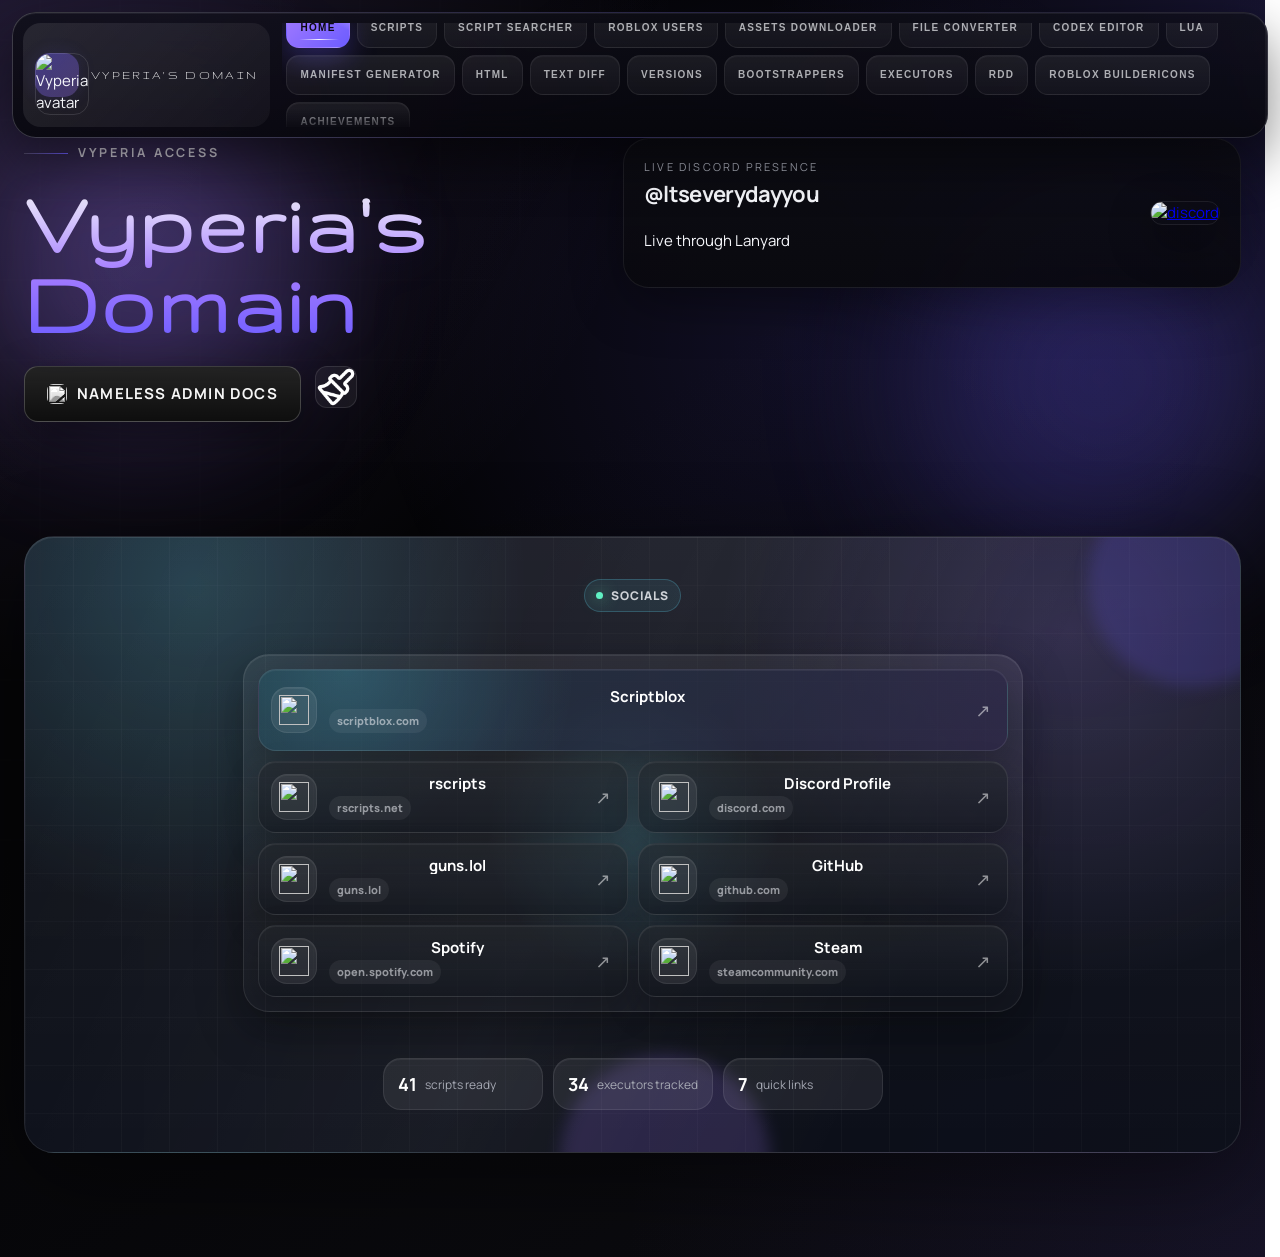
==== Index.html @ a2e88082 "btn" ====
<!doctype html>
<html lang="en">

<head>
    <meta charset="utf-8" />
    <meta name="viewport" content="width=device-width,initial-scale=1" />
    <title>Vyperia's Domain</title>
    <link rel="preconnect" href="https://fonts.googleapis.com" />
    <link rel="preconnect" href="https://fonts.gstatic.com" crossorigin />
    <link href="https://fonts.googleapis.com/css2?family=Gruppo&family=Manrope:wght@300;400;500;600;700;800&family=Space+Grotesk:wght@400;500;600;700&display=swap"
        rel="stylesheet" />
    <link rel="icon" href="https://avatars.githubusercontent.com/u/117316014?v=4" />
    <meta property="og:title" content="Vyperia's Domain" />
    <meta property="og:type" content="website" />
    <meta property="og:url" content="https://ltseverydayyou.github.io/" />
    <meta name="twitter:card" content="summary" />
    <link rel="stylesheet" href="https://cdnjs.cloudflare.com/ajax/libs/prism/1.29.0/themes/prism-tomorrow.min.css" />
    <script defer src="https://cdnjs.cloudflare.com/ajax/libs/prism/1.29.0/prism.min.js"></script>
    <script defer src="https://cdnjs.cloudflare.com/ajax/libs/prism/1.29.0/components/prism-lua.min.js"></script>
    <script defer src="https://cdnjs.cloudflare.com/ajax/libs/jszip/3.10.1/jszip.min.js"></script>
    <!-- BuilderIcons font parser -->
    <script defer src="https://cdn.jsdelivr.net/npm/opentype.js@1.3.4/dist/opentype.min.js"></script>
    <style>
        :root {
            --g1: #0b1220;
            --g2: #111c2e;
            --tx: #e7e9ee;
            --mu: #a6adbb;
            --ac: #66e3ff;
            --ac2: #a78bfa;
            --ok: #72f3b6;
            --bdA: 0.12;
            --glA: 0.06;
            --rad: 16px;
        }

        * {
            box-sizing: border-box;
        }

        html,
        body {
            min-height: 100%;
        }

        html {
            overflow-y: scroll;
            scrollbar-gutter: stable;
        }

        body {
            margin: 0;
            color: var(--tx);
            background:
                radial-gradient(1200px 600px at -10% -10%,
                    rgba(102, 227, 255, 0.12),
                    transparent 60%),
                radial-gradient(1000px 800px at 110% 120%,
                    rgba(167, 139, 250, 0.12),
                    transparent 60%),
                linear-gradient(135deg, var(--g1), var(--g2));
            font: 15px/1.45 ui-sans-serif, system-ui, "Segoe UI", Roboto, Helvetica,
                Arial;
            overflow-x: hidden;
        }

        .l {
            display: grid;
            grid-template-columns: 220px 1fr;
            min-height: 100svh;
            transition:
                transform 0.35s ease,
                opacity 0.25s ease;
        }

        .l.collapsed {
            transform-origin: top;
            transform: scaleY(0.05);
            opacity: 0;
            pointer-events: none;
        }

        .as {
            position: sticky;
            top: 0;
            height: auto;
            padding: 20px 14px;
            border-right: 1px solid rgba(255, 255, 255, var(--bdA));
            backdrop-filter: saturate(140%) blur(10px);
            background: linear-gradient(180deg,
                    rgba(255, 255, 255, 0.07),
                    rgba(255, 255, 255, 0.03));
            display: flex;
            flex-direction: column;
            gap: 14px;
        }

        .br {
            padding: 6px 4px;
            font-weight: 800;
            color: var(--mu);
            letter-spacing: 0.3px;
        }

        .nb {
            display: flex;
            flex-direction: column;
            gap: 8px;
        }

        .tb {
            appearance: none;
            border: none;
            background: transparent;
            color: var(--tx);
            text-align: left;
            padding: 10px 8px;
            font-weight: 800;
            cursor: pointer;
            position: relative;
            overflow: hidden;
            transition:
                color 0.25s cubic-bezier(0.2, 0.6, 0.2, 1),
                transform 0.25s cubic-bezier(0.2, 0.6, 0.2, 1);
        }

        .tb::after {
            content: "";
            position: absolute;
            left: 8px;
            right: 70%;
            bottom: 4px;
            height: 2px;
            background: linear-gradient(90deg, var(--ac), var(--ac2));
            transform: scaleX(0);
            transform-origin: left;
            transition: transform 0.28s cubic-bezier(0.2, 0.6, 0.2, 1);
        }

        .tb:hover {
            transform: translateX(3px);
        }

        .tb:hover::after {
            transform: scaleX(1);
        }

        .tb.act {
            color: #fff;
        }

        .tb.act::after {
            right: 10px;
            transform: scaleX(1);
        }

        .tt {
            margin: 0;
            font-size: 18px;
            font-weight: 900;
            letter-spacing: 0.3px;
            background: linear-gradient(90deg, var(--ac), var(--ac2), var(--ac));
            -webkit-background-clip: text;
            background-clip: text;
            color: transparent;
            animation: sh 6s linear infinite;
        }

        .top__theme-btn {
            appearance: none;
            width: 42px;
            height: 42px;
            padding: 0;
            border: 1px solid rgba(255, 255, 255, 0.1);
            border-radius: 12px;
            background: rgba(255, 255, 255, 0.05);
            cursor: pointer;
            transition: transform 0.18s ease, filter 0.18s ease;
        }

        .top__theme-btn:hover {
            transform: translateY(-1px) scale(1.03);
            filter: brightness(1.08);
        }

        .top__theme-btn img {
            display: block;
            width: 100%;
            height: 100%;
            object-fit: contain;
        }

        @keyframes sh {
            0% {
                filter: brightness(1);
            }

            50% {
                filter: brightness(1.22);
            }

            100% {
                filter: brightness(1);
            }
        }

        .r {
            position: absolute;
            right: 14px;
            display: flex;
            align-items: center;
            gap: 10px;
        }

        .av {
            width: 36px;
            height: 36px;
            border-radius: 50%;
            border: 1px solid rgba(255, 255, 255, var(--bdA));
            cursor: pointer;
            transition:
                transform 0.2s,
                filter 0.2s;
        }

        .av:active {
            transform: scale(0.92);
        }

        .av.ouch {
            filter: drop-shadow(0 0 10px #ff6969);
            transform: scale(1.15);
        }

        .bb {
            position: absolute;
            z-index: 80;
            bottom: calc(100% + 10px);
            right: 0;
            padding: 6px 10px;
            border-radius: 999px;
            background: rgba(7, 10, 24, 0.95);
            box-shadow: 0 12px 40px rgba(0, 0, 0, 0.7);
            font-size: 11px;
            letter-spacing: 0.04em;
            text-transform: uppercase;
            color: rgba(255, 255, 255, 0.82);
            white-space: nowrap;
            opacity: 0;
            transform: translateY(6px) scale(0.98);
            transform-origin: bottom right;
            pointer-events: none;
            transition: opacity 0.18s ease-out, transform 0.18s ease-out;
        }

        .bb.sh {
            opacity: 1;
            transform: translateY(0) scale(1);
        }

        .ct {
            padding: 28px clamp(14px, 4vw, 32px) 60px;
        }

        .pz {
            display: flex;
            justify-content: center;
            margin: 14px 0 26px;
            animation: fade 0.8s;
        }

        @keyframes fade {
            from {
                opacity: 0;
                transform: translateY(6px);
            }

            to {
                opacity: 1;
                transform: none;
            }
        }

        .pp {
            display: none;
            opacity: 0;
            transform: translateY(8px);
            transition:
                opacity 0.35s,
                transform 0.35s;
        }

        .pp.on {
            display: block;
            opacity: 1;
            transform: none;
        }

        @keyframes ain {
            from {
                opacity: 0;
                transform: translateY(8px);
            }

            to {
                opacity: 1;
                transform: none;
            }
        }

        @keyframes aout {
            from {
                opacity: 1;
                transform: none;
            }

            to {
                opacity: 0;
                transform: translateY(8px);
            }
        }

        .g {
            margin: 28px auto;
            width: min(1100px, 92%);
        }

        .g h3 {
            margin: 0 0 12px;
            color: var(--ac);
            font-weight: 900;
        }

        .gr {
            display: grid;
            gap: 16px;
            grid-template-columns: repeat(auto-fill, minmax(110px, 1fr));
        }

        .home-section {
            margin-bottom: 26px;
        }

        .home-section__header {
            display: flex;
            align-items: center;
            justify-content: space-between;
            gap: 12px;
            margin-bottom: 10px;
        }

        .home-section__header h3 {
            margin: 0;
            font-weight: 900;
            background: linear-gradient(90deg, var(--ac), var(--ac2), var(--ac));
            -webkit-background-clip: text;
            background-clip: text;
            color: transparent;
            background-size: 200% 200%;
            animation: homeGradient 6s linear infinite;
        }

        .home-section__header h3::selection {
            background: none;
        }

        .home-section__toggle {
            border: none;
            background: rgba(255, 255, 255, 0.08);
            color: var(--tx);
            width: 36px;
            height: 32px;
            padding: 0;
            border-radius: 999px;
            font-weight: 700;
            cursor: pointer;
            display: inline-flex;
            align-items: center;
            justify-content: center;
            transition:
                transform 0.25s,
                background 0.25s;
        }

        .home-section__toggle:hover {
            transform: translateY(-1px);
            background: rgba(255, 255, 255, 0.15);
        }

        .home-section__toggle::before {
            content: "";
            width: 8px;
            height: 8px;
            border-right: 2px solid currentColor;
            border-bottom: 2px solid currentColor;
            transform: translateY(-1px) rotate(45deg);
            transition: transform 0.25s ease;
        }

        .home-section__toggle[aria-expanded="true"]::before {
            transform: translateY(1px) rotate(-135deg);
        }

        .home-section__toggle:focus-visible {
            outline: 2px solid var(--ac);
            outline-offset: 2px;
        }

        .home-section__content--collapsed {
            display: none;
        }

        .tl {
            position: relative;
            padding: 12px 10px;
            border-radius: 22px;
            border: 1px solid rgba(255, 255, 255, var(--bdA));
            background: rgba(255, 255, 255, var(--glA));
            display: flex;
            flex-direction: column;
            align-items: center;
            gap: 8px;
            text-decoration: none;
            color: var(--tx);
            min-height: 110px;
            transform:
                perspective(600px) rotateX(0) rotateY(0) translateZ(0);
            transition:
                transform 0.45s,
                box-shadow 0.45s,
                filter 0.45s;
        }

        .tl img {
            width: 42px;
            height: 42px;
            object-fit: contain;
            filter: drop-shadow(0 6px 10px rgba(0, 0, 0, 0.3));
        }

        .tl span {
            font-size: 13px;
        }

        .tl:hover {
            transform:
                perspective(600px) rotateX(5deg) rotateY(-5deg) translateY(-2px);
            box-shadow: 0 18px 50px rgba(0, 0, 0, 0.35);
            filter: saturate(1.2);
        }

        .tl::after {
            content: attr(data-h);
            position: absolute;
            bottom: -20px;
            left: 50%;
            transform: translateX(-50%);
            background: rgba(0, 0, 0, 0.7);
            color: #fff;
            font-size: 11px;
            padding: 2px 7px;
            border-radius: 999px;
            border: 1px solid rgba(255, 255, 255, 0.15);
            opacity: 0;
            transition:
                opacity 0.2s,
                transform 0.2s;
            pointer-events: none;
            white-space: nowrap;
        }

        .tl:hover::after {
            opacity: 1;
            transform: translateX(-50%) translateY(-2px);
        }

        .tl:nth-child(3n) {
            animation: f1 6s ease-in-out infinite;
        }

        .tl:nth-child(3n + 1) {
            animation: f2 7s ease-in-out infinite;
        }

        @keyframes f1 {

            0%,
            100% {
                transform: translateY(0);
            }

            50% {
                transform: translateY(-3px);
            }
        }

        @keyframes f2 {

            0%,
            100% {
                transform: translateY(0);
            }

            50% {
                transform: translateY(3px);
            }
        }

        @keyframes homeGradient {
            0% {
                background-position: 0% 50%;
            }

            50% {
                background-position: 100% 50%;
            }

            100% {
                background-position: 0% 50%;
            }
        }

        .scripts-showcase {
            padding: clamp(18px, 3vw, 28px);
        }

        .scripts-showcase__hero {
            display: grid;
            grid-template-columns: minmax(160px, 0.8fr) minmax(260px, 1.2fr) auto;
            align-items: end;
            gap: 18px;
            margin-bottom: 22px;
        }

        .scripts-showcase__intro {
            min-width: 180px;
        }

        .scripts-showcase__intro h3 {
            margin: 0;
            font-size: clamp(28px, 5vw, 54px);
            line-height: 0.9;
            letter-spacing: 0;
            color: #fff;
        }

        .scripts-showcase__intro p {
            margin: 8px 0 0;
            color: var(--mu);
            font-size: 14px;
        }

        .scripts-showcase__summary {
            display: flex;
            flex-wrap: wrap;
            justify-content: flex-end;
            gap: 8px;
        }

        .scripts-showcase__tools {
            display: grid;
            gap: 10px;
        }

        .scripts-showcase__tools input {
            min-height: 44px;
            border-radius: 14px;
            border: 1px solid rgba(255, 255, 255, 0.1);
            background: rgba(255, 255, 255, 0.055);
            color: var(--tx);
            padding: 0 14px;
            outline: none;
            transition: border-color 0.2s ease, background 0.2s ease, box-shadow 0.2s ease;
        }

        .scripts-showcase__tools input:focus {
            border-color: rgba(124, 92, 255, 0.55);
            background: rgba(255, 255, 255, 0.075);
            box-shadow: 0 0 0 3px rgba(124, 92, 255, 0.12);
        }

        .scripts-showcase__filters {
            display: flex;
            flex-wrap: wrap;
            gap: 8px;
        }

        .scripts-showcase__filters button {
            min-height: 34px;
            padding: 0 12px;
            border-radius: 999px;
            border: 1px solid rgba(255, 255, 255, 0.08);
            background: rgba(255, 255, 255, 0.045);
            color: var(--mu);
            font: inherit;
            font-weight: 700;
            cursor: pointer;
            transition: transform 0.2s ease, border-color 0.2s ease, color 0.2s ease, background 0.2s ease;
        }

        .scripts-showcase__filters button:hover,
        .scripts-showcase__filters button.is-active {
            transform: translateY(-1px);
            border-color: rgba(124, 92, 255, 0.42);
            background: rgba(124, 92, 255, 0.16);
            color: #fff;
        }

        .scripts-showcase__stat {
            display: inline-flex;
            align-items: center;
            gap: 8px;
            min-height: 0;
            padding: 8px 11px;
            border-radius: 999px;
            background: rgba(255, 255, 255, 0.055);
            border: 1px solid rgba(255, 255, 255, 0.08);
        }

        .scripts-showcase__stat strong {
            font-size: 14px;
            line-height: 1;
            color: #fff;
        }

        .scripts-showcase__stat span {
            font-size: 12px;
            color: var(--mu);
            text-transform: none;
            letter-spacing: 0;
        }

        .scripts-showcase__grid {
            display: grid;
            grid-template-columns: repeat(auto-fill, minmax(260px, 1fr));
            gap: 16px;
        }

        .scripts-showcase__grid>.sc {
            position: relative;
            display: flex;
            flex-direction: column;
            min-height: 330px;
            overflow: hidden;
            border-radius: 18px;
            border: 1px solid rgba(255, 255, 255, 0.08);
            background:
                linear-gradient(180deg, rgba(255, 255, 255, 0.045), rgba(255, 255, 255, 0.014)),
                rgba(8, 10, 18, 0.92);
            box-shadow: 0 18px 48px rgba(0, 0, 0, 0.28);
            opacity: 0;
            transform: translateY(14px) scale(0.98);
            animation: scriptCardIn 0.45s cubic-bezier(0.18, 0.84, 0.24, 1) forwards;
            animation-delay: calc(var(--i, 0) * 35ms);
            transition:
                transform 0.3s ease,
                box-shadow 0.3s ease,
                border-color 0.3s ease;
        }

        .scripts-showcase__grid>.sc:hover {
            transform: translateY(-6px);
            border-color: rgba(102, 227, 255, 0.26);
            box-shadow: 0 28px 72px rgba(0, 0, 0, 0.4);
        }

        .scripts-showcase__grid>.sc.featured {
            border-color: rgba(124, 92, 255, 0.38);
        }

        @media (min-width: 900px) {
            .scripts-showcase__grid>.sc.featured {
                grid-column: span 2;
            }

            .scripts-showcase__grid>.sc.featured .sc_media {
                aspect-ratio: 21 / 9;
            }
        }

        .scripts-showcase .sc_media {
            position: relative;
            aspect-ratio: 16 / 9;
            overflow: hidden;
            background:
                linear-gradient(135deg, rgba(102, 227, 255, 0.16), rgba(167, 139, 250, 0.12)),
                rgba(255, 255, 255, 0.03);
        }

        .scripts-showcase .sc_media::after {
            content: "";
            position: absolute;
            inset: 0;
            background:
                linear-gradient(180deg, rgba(5, 8, 18, 0.02), rgba(5, 8, 18, 0.66)),
                linear-gradient(90deg, rgba(255, 255, 255, 0.07) 1px, transparent 1px);
            background-size: auto, 44px 100%;
            opacity: 0.9;
            pointer-events: none;
        }

        .scripts-showcase .sc_img,
        .scripts-showcase .sc_fallback {
            width: 100%;
            height: 100%;
        }

        .scripts-showcase .sc_img {
            display: block;
            object-fit: cover;
            filter: saturate(1.05) contrast(1.04);
            transition: transform 0.55s ease, filter 0.55s ease;
        }

        .scripts-showcase .sc:hover .sc_img {
            transform: scale(1.06);
            filter: saturate(1.2) contrast(1.08);
        }

        .scripts-showcase .sc_fallback {
            display: flex;
            align-items: center;
            justify-content: center;
            color: rgba(255, 255, 255, 0.88);
            font-size: clamp(2rem, 5vw, 3.4rem);
            font-weight: 900;
            letter-spacing: 0.08em;
            background:
                linear-gradient(135deg, rgba(18, 26, 42, 0.95), rgba(34, 24, 56, 0.95));
        }

        .scripts-showcase .sc_top {
            position: absolute;
            inset: 12px 12px auto;
            z-index: 1;
            display: flex;
            justify-content: flex-end;
            align-items: flex-start;
            gap: 10px;
        }

        .scripts-showcase .sc_badge {
            display: inline-flex;
            align-items: center;
            border-radius: 999px;
            backdrop-filter: blur(10px);
            font-size: 12px;
            font-weight: 700;
            letter-spacing: 0;
            text-transform: none;
        }

        .scripts-showcase .sc_badge {
            padding: 7px 11px;
            color: #fff;
            background: rgba(7, 10, 24, 0.48);
            border: 1px solid rgba(255, 255, 255, 0.12);
        }

        .scripts-showcase .sc_body {
            display: flex;
            flex: 1;
            flex-direction: column;
            gap: 16px;
            padding: 16px;
        }

        .scripts-showcase .sc_info {
            display: flex;
            flex: 1;
            flex-direction: column;
            justify-content: flex-end;
            gap: 10px;
        }

        .scripts-showcase .sc_text {
            display: flex;
            flex-direction: column;
            gap: 10px;
            min-width: 0;
        }

        .scripts-showcase .sc .nm {
            color: #fff;
            font-size: 19px;
            font-weight: 800;
            line-height: 1.15;
        }

        .scripts-showcase .sc_desc {
            margin: 0;
            color: var(--mu);
            font-size: 13px;
            line-height: 1.6;
        }

        .scripts-showcase .sc_footer {
            margin-top: auto;
            display: flex;
            flex-direction: column;
            gap: 10px;
        }

        .scripts-showcase .brw {
            display: grid;
            grid-template-columns: repeat(auto-fit, minmax(96px, 1fr));
            gap: 8px;
            width: 100%;
        }

        .scripts-showcase .bn {
            display: inline-flex;
            align-items: center;
            justify-content: center;
            width: 100%;
            min-height: 42px;
            border-radius: 12px;
            letter-spacing: 0;
            text-transform: none;
            transition: transform 0.2s ease, filter 0.2s ease, box-shadow 0.2s ease;
        }

        .scripts-showcase .bn:hover {
            transform: translateY(-2px);
            filter: brightness(1.06);
        }

        .scripts-showcase .sc_link {
            color: var(--mu);
            font-size: 12px;
            font-weight: 700;
            text-decoration: none;
            width: fit-content;
        }

        .scripts-showcase .sc_link:hover {
            color: #fff;
        }

        .sc_action-hint {
            position: absolute;
            inset: auto 12px 12px;
            z-index: 1;
            display: flex;
            align-items: center;
            justify-content: space-between;
            gap: 10px;
            padding: 9px 11px;
            border-radius: 14px;
            color: rgba(255, 255, 255, 0.88);
            background: rgba(7, 10, 24, 0.54);
            border: 1px solid rgba(255, 255, 255, 0.1);
            backdrop-filter: blur(12px);
            opacity: 0;
            transform: translateY(8px);
            transition: opacity 0.24s ease, transform 0.24s ease;
        }

        .sc:hover .sc_action-hint {
            opacity: 1;
            transform: translateY(0);
        }

        .sc_action-hint span {
            font-size: 12px;
            color: var(--mu);
        }

        .sc_action-hint strong {
            font-size: 13px;
            color: #fff;
        }

        @keyframes scriptCardIn {
            to {
                opacity: 1;
                transform: translateY(0) scale(1);
            }
        }

        .home-dashboard {
            display: grid;
            grid-template-columns: minmax(0, 1fr) auto;
            gap: 18px;
            align-items: end;
            padding: clamp(18px, 3vw, 28px);
            border-radius: 24px;
            border: 1px solid rgba(255, 255, 255, 0.08);
            background:
                linear-gradient(135deg, rgba(124, 92, 255, 0.18), transparent 42%),
                linear-gradient(180deg, rgba(255, 255, 255, 0.055), rgba(255, 255, 255, 0.02)),
                rgba(8, 10, 18, 0.86);
            box-shadow: 0 22px 70px rgba(0, 0, 0, 0.36);
            overflow: hidden;
        }

        .home-dashboard__copy {
            min-width: 0;
        }

        .home-dashboard__label {
            display: inline-flex;
            margin-bottom: 10px;
            color: var(--mu);
            font-size: 12px;
            font-weight: 800;
        }

        .home-dashboard h3 {
            margin: 0;
            color: #fff;
            font-size: clamp(30px, 5vw, 58px);
            line-height: 0.95;
        }

        .home-dashboard p {
            max-width: 54ch;
            margin: 10px 0 0;
            color: rgba(246, 247, 255, 0.72);
            line-height: 1.55;
        }

        .home-dashboard__stats,
        .home-dashboard__actions {
            display: flex;
            flex-wrap: wrap;
            justify-content: flex-end;
            gap: 8px;
        }

        .home-dashboard__stats {
            grid-column: 1 / -1;
            justify-content: flex-start;
        }

        .home-dashboard__stats div {
            display: inline-flex;
            align-items: center;
            gap: 8px;
            padding: 9px 12px;
            border-radius: 999px;
            background: rgba(255, 255, 255, 0.06);
            border: 1px solid rgba(255, 255, 255, 0.08);
        }

        .home-dashboard__stats strong {
            color: #fff;
            font-size: 15px;
        }

        .home-dashboard__stats span {
            color: var(--mu);
            font-size: 12px;
        }

        .home-dashboard__actions {
            align-self: end;
        }

        #home_sections {
            display: grid;
            gap: 18px;
            margin-top: 18px;
        }

        #home_sections .home-section {
            margin: 0 auto;
            position: relative;
            overflow: hidden;
            border-radius: 22px;
            background:
                linear-gradient(180deg, rgba(255, 255, 255, 0.04), rgba(255, 255, 255, 0.015)),
                rgba(8, 10, 18, 0.82);
        }

        #home_sections .home-section__header {
            margin-bottom: 16px;
        }

        #home_sections .home-section__header h3 {
            color: #fff;
            background: none;
            -webkit-text-fill-color: currentColor;
            animation: none;
            font-size: clamp(20px, 3vw, 28px);
        }

        #home_sections .home-section__content {
            grid-template-columns: repeat(auto-fill, minmax(160px, 1fr));
            gap: 12px;
        }

        #home_sections .tl {
            min-height: 118px;
            align-items: flex-start;
            justify-content: space-between;
            padding: 14px;
            border-radius: 16px;
            background:
                linear-gradient(180deg, rgba(255, 255, 255, 0.055), rgba(255, 255, 255, 0.02)),
                rgba(255, 255, 255, 0.025);
            transform: translateY(10px);
            opacity: 0;
            animation: homeTileIn 0.38s ease-out forwards;
            animation-delay: calc(var(--i, 0) * 45ms);
        }

        #home_sections .tl img {
            width: 34px;
            height: 34px;
        }

        #home_sections .tl span {
            font-size: 14px;
            font-weight: 800;
            color: #fff;
        }

        #home_sections .tl:hover {
            transform: translateY(-4px);
            border-color: rgba(124, 92, 255, 0.34);
            background:
                linear-gradient(180deg, rgba(124, 92, 255, 0.12), rgba(255, 255, 255, 0.025)),
                rgba(255, 255, 255, 0.035);
        }

        #home_sections .tl::after {
            bottom: 10px;
            left: 14px;
            transform: none;
            max-width: calc(100% - 28px);
            overflow: hidden;
            text-overflow: ellipsis;
        }

        #home_sections .tl:hover::after {
            transform: translateY(-2px);
        }

        @keyframes homeTileIn {
            to {
                opacity: 1;
                transform: translateY(0);
            }
        }

        .scripts-showcase__empty {
            padding: 28px;
            border-radius: 22px;
            border: 1px dashed rgba(255, 255, 255, 0.12);
            background: rgba(255, 255, 255, 0.03);
            color: var(--mu);
            text-align: center;
        }

        select {
            background: rgba(255, 255, 255, 0.05);
            color: var(--tx);
            border: 1px solid rgba(255, 255, 255, var(--bdA));
            border-radius: 12px;
            padding: 10px 12px;
        }

        select:focus-visible {
            outline: 2px solid var(--ac);
            outline-offset: 2px;
        }

        select option {
            background: #0b1220;
            color: var(--tx);
        }

        .script-searcher {
            display: flex;
            flex-direction: column;
            gap: 18px;
        }

        .script-searcher__controls {
            display: flex;
            gap: 10px;
            flex-wrap: wrap;
        }

        .script-searcher__controls input {
            flex: 1;
            min-width: 240px;
            padding: 12px 14px;
            border-radius: 14px;
            border: 1px solid rgba(255, 255, 255, var(--bdA));
            background: rgba(255, 255, 255, 0.04);
            color: var(--tx);
            font: 14px ui-sans-serif, system-ui, "Segoe UI", Roboto, Helvetica, Arial;
        }

        .script-searcher__hint {
            margin: 0;
            font-size: 12px;
            color: var(--mu);
        }

        .script-searcher__tabs {
            display: none;
            gap: 10px;
            flex-wrap: wrap;
        }

        .script-searcher__tab {
            border: 1px solid rgba(255, 255, 255, var(--bdA));
            background: rgba(255, 255, 255, 0.05);
            color: var(--mu);
            border-radius: 999px;
            padding: 8px 14px;
            font-size: 12px;
            font-weight: 700;
            letter-spacing: 0.08em;
            text-transform: uppercase;
            cursor: pointer;
            transition:
                color 0.2s ease,
                background 0.2s ease,
                border-color 0.2s ease,
                transform 0.2s ease;
        }

        .script-searcher__tab:hover {
            color: #fff;
            transform: translateY(-1px);
        }

        .script-searcher__tab.is-active {
            color: #0a080c;
            border-color: transparent;
            background: linear-gradient(135deg, var(--ac), var(--ac2));
        }

        .script-searcher__panels {
            display: grid;
            grid-template-columns: repeat(auto-fit, minmax(280px, 1fr));
            gap: 18px;
        }

        .script-searcher__panel {
            border: 1px solid rgba(255, 255, 255, var(--bdA));
            border-radius: 16px;
            background: rgba(255, 255, 255, var(--glA));
            padding: 16px;
        }

        .script-searcher__panel-head {
            display: flex;
            align-items: center;
            justify-content: space-between;
            margin-bottom: 12px;
            flex-wrap: wrap;
            gap: 8px;
        }

        .script-searcher__panel-head-group {
            display: flex;
            flex-direction: column;
            gap: 4px;
        }

        .script-searcher__panel-head-group h3 {
            margin: 0;
            font-size: 16px;
            font-weight: 700;
        }

        .script-searcher__panel-head-group span {
            font-size: 12px;
            color: var(--mu);
        }

        .script-searcher__panel-controls {
            display: flex;
            align-items: center;
            gap: 6px;
        }

        .script-searcher__panel-controls button {
            border: 1px solid rgba(255, 255, 255, var(--bdA));
            background: rgba(255, 255, 255, 0.06);
            color: var(--tx);
            border-radius: 999px;
            padding: 4px 10px;
            font-size: 12px;
            font-weight: 600;
            cursor: pointer;
            transition: opacity 0.2s ease;
        }

        .script-searcher__panel-controls button:disabled {
            opacity: 0.3;
            cursor: not-allowed;
        }

        .script-searcher__panel-page {
            font-size: 12px;
            color: var(--mu);
            min-width: 70px;
            text-align: center;
        }

        .script-searcher__grid {
            display: grid;
            gap: 14px;
        }

        .script-card {
            border-radius: 12px;
            border: 1px solid rgba(255, 255, 255, var(--bdA));
            padding: 12px 14px;
            background: rgba(8, 12, 20, 0.5);
            display: flex;
            flex-direction: column;
            gap: 6px;
        }

        .script-card__thumb {
            width: 100%;
            border-radius: 10px;
            object-fit: cover;
            min-height: 140px;
            background: rgba(255, 255, 255, 0.04);
        }

        .script-card__title {
            font-weight: 700;
            color: #fff;
            text-decoration: none;
        }

        .script-card__title:focus-visible {
            outline: 2px solid var(--ac);
            outline-offset: 2px;
        }

        .script-card__meta {
            font-size: 12px;
            color: var(--mu);
        }

        .script-card__description {
            font-size: 13px;
            color: var(--tx);
            min-height: 48px;
        }

        .script-card__pills {
            display: flex;
            flex-wrap: wrap;
            gap: 6px;
            font-size: 11px;
        }

        .script-card__pill {
            border-radius: 999px;
            border: 1px solid rgba(255, 255, 255, var(--bdA));
            padding: 2px 10px;
            background: rgba(255, 255, 255, 0.06);
            color: var(--tx);
            text-transform: uppercase;
            letter-spacing: 0.04em;
        }

        .script-card__buttons {
            display: flex;
            flex-wrap: wrap;
            gap: 8px;
        }

        .script-card__button {
            border: 1px solid rgba(255, 255, 255, var(--bdA));
            background: rgba(255, 255, 255, 0.05);
            color: var(--tx);
            border-radius: 999px;
            padding: 6px 12px;
            font-size: 12px;
            font-weight: 600;
            cursor: pointer;
            text-decoration: none;
            transition:
                color 0.25s ease,
                background 0.25s ease,
                opacity 0.2s ease;
        }

        .script-card__button:disabled {
            opacity: 0.4;
            cursor: not-allowed;
        }

        .script-card__stats {
            font-size: 12px;
            color: var(--mu);
        }

        .script-card__details {
            display: grid;
            grid-template-columns: repeat(auto-fit, minmax(140px, 1fr));
            gap: 6px 12px;
            margin: 4px 0;
        }

        .script-card__details dt {
            margin: 0;
            font-size: 10px;
            text-transform: uppercase;
            letter-spacing: 0.05em;
            color: var(--mu);
            font-weight: 700;
        }

        .script-card__details dd {
            margin: 0;
            font-size: 12px;
            color: var(--tx);
            font-weight: 600;
        }

        .script-card__details a {
            color: var(--ac);
            text-decoration: none;
        }

        .script-card__footer {
            display: flex;
            align-items: center;
            justify-content: space-between;
            gap: 6px;
            font-size: 11px;
            color: var(--mu);
        }

        .script-card__link {
            font-size: 12px;
            font-weight: 700;
            color: var(--ac);
            text-decoration: none;
        }

        .script-searcher__error {
            font-size: 12px;
            color: #f08;
            min-height: 18px;
        }

        .script-searcher__empty {
            font-size: 12px;
            color: var(--mu);
            padding: 10px;
            border-radius: 10px;
            border: 1px dashed rgba(255, 255, 255, var(--bdA));
            background: rgba(255, 255, 255, 0.02);
        }

        @media (max-width: 820px) {
            .script-searcher__tabs {
                display: flex;
            }

            .script-searcher__tab {
                flex: 1 1 0;
                justify-content: center;
                text-align: center;
            }

            .script-searcher__panels {
                grid-template-columns: 1fr;
            }

            .script-searcher__panel {
                display: none;
            }

            .script-searcher__panel.is-active {
                display: block;
            }
        }

        #py .g.ed {
            width: min(1180px, 94%);
            border-color: rgba(102, 227, 255, 0.14);
            background:
                radial-gradient(900px 360px at 12% 0%, rgba(102, 227, 255, 0.12), transparent 60%),
                radial-gradient(760px 380px at 100% 14%, rgba(167, 139, 250, 0.14), transparent 58%),
                rgba(255, 255, 255, var(--glA));
            box-shadow: 0 28px 90px rgba(0, 0, 0, 0.34);
            overflow: hidden;
        }

        .roblox-user-search {
            position: relative;
            isolation: isolate;
            display: grid;
            gap: 20px;
            padding: clamp(16px, 2.6vw, 26px);
            overflow: hidden;
        }

        .roblox-user-search::before,
        .roblox-user-search::after {
            content: "";
            position: absolute;
            pointer-events: none;
            z-index: -1;
        }

        .roblox-user-search::before {
            inset: -1px;
            background:
                linear-gradient(90deg, rgba(255, 255, 255, 0.045) 1px, transparent 1px),
                linear-gradient(180deg, rgba(255, 255, 255, 0.035) 1px, transparent 1px);
            background-size: 54px 54px;
            mask-image: linear-gradient(180deg, rgba(0, 0, 0, 0.8), transparent 82%);
            animation: robloxGridDrift 18s linear infinite;
        }

        .roblox-user-search::after {
            width: 260px;
            height: 260px;
            right: -90px;
            top: 90px;
            border-radius: 50%;
            background: radial-gradient(circle, rgba(102, 227, 255, 0.2), transparent 68%);
            filter: blur(4px);
            animation: robloxGlowFloat 7s ease-in-out infinite;
        }

        .roblox-user-search > * {
            position: relative;
            z-index: 1;
        }

        .roblox-user-search__head {
            position: relative;
            display: grid;
            grid-template-columns: minmax(0, 1fr) auto;
            align-items: end;
            gap: 16px;
            padding: clamp(18px, 3vw, 28px);
            border: 1px solid rgba(255, 255, 255, 0.1);
            border-radius: 24px;
            background:
                linear-gradient(135deg, rgba(102, 227, 255, 0.14), transparent 44%),
                linear-gradient(180deg, rgba(255, 255, 255, 0.08), rgba(255, 255, 255, 0.025)),
                rgba(8, 12, 20, 0.72);
            box-shadow: 0 20px 58px rgba(0, 0, 0, 0.28);
            overflow: hidden;
            animation: robloxPanelIn 0.42s cubic-bezier(0.18, 0.84, 0.24, 1) both;
        }

        .roblox-user-search__head::before {
            content: "";
            position: absolute;
            inset: 0;
            background: linear-gradient(110deg, transparent 10%, rgba(255, 255, 255, 0.12) 45%, transparent 78%);
            transform: translateX(-120%);
            animation: robloxSweep 7s ease-in-out infinite;
            pointer-events: none;
        }

        .roblox-user-search__head h3,
        .roblox-user-search__section h4 {
            margin: 0;
        }

        .roblox-user-search__head h3 {
            color: #fff;
            font-size: clamp(28px, 4.4vw, 52px);
            line-height: 0.95;
            letter-spacing: -0.04em;
        }

        .roblox-user-search__intro {
            max-width: 62ch;
            margin: 10px 0 0;
            color: rgba(231, 233, 238, 0.72);
            font-size: 14px;
            line-height: 1.6;
        }

        .roblox-user-search__status {
            display: inline-flex;
            align-items: center;
            justify-content: center;
            min-height: 36px;
            max-width: 100%;
            padding: 8px 12px;
            border-radius: 999px;
            border: 1px solid rgba(255, 255, 255, 0.12);
            background: rgba(7, 10, 24, 0.48);
            color: var(--mu);
            font-size: 12px;
            font-weight: 800;
            backdrop-filter: blur(12px);
            box-shadow: inset 0 1px 0 rgba(255, 255, 255, 0.06);
        }

        .roblox-user-search__status:not(:empty)::before {
            content: "";
            width: 7px;
            height: 7px;
            margin-right: 8px;
            border-radius: 50%;
            background: var(--ok);
            box-shadow: 0 0 18px rgba(114, 243, 182, 0.75);
            animation: robloxStatusPulse 1.8s ease-in-out infinite;
        }

        .roblox-user-search__status.is-error,
        .roblox-user-search__error {
            color: #ff9faf;
        }

        .roblox-user-search__controls {
            display: grid;
            grid-template-columns: minmax(240px, 1fr) auto;
            gap: 10px;
            padding: 10px;
            border: 1px solid rgba(255, 255, 255, 0.1);
            border-radius: 20px;
            background: rgba(255, 255, 255, 0.045);
            box-shadow: 0 16px 42px rgba(0, 0, 0, 0.22);
            animation: robloxPanelIn 0.44s cubic-bezier(0.18, 0.84, 0.24, 1) 0.05s both;
        }

        .roblox-user-search__controls input {
            width: 100%;
            min-width: 0;
            min-height: 46px;
            padding: 0 16px;
            border-radius: 15px;
            border: 1px solid rgba(255, 255, 255, 0.1);
            background: rgba(7, 10, 24, 0.56);
            color: var(--tx);
            outline: none;
            font: 14px ui-sans-serif, system-ui, "Segoe UI", Roboto, Helvetica, Arial;
            transition: border-color 0.22s ease, background 0.22s ease, box-shadow 0.22s ease;
        }

        .roblox-user-search__controls input:focus {
            border-color: rgba(102, 227, 255, 0.45);
            background: rgba(7, 10, 24, 0.72);
            box-shadow: 0 0 0 4px rgba(102, 227, 255, 0.11);
        }

        .roblox-user-search__controls button {
            min-width: 116px;
            min-height: 46px;
            border-radius: 15px;
            box-shadow: 0 14px 34px rgba(102, 227, 255, 0.12);
        }

        .roblox-user-search__hint {
            margin: -8px 0 0;
            color: rgba(166, 173, 187, 0.82);
            font-size: 12px;
            animation: robloxFadeUp 0.42s ease-out 0.1s both;
        }

        .roblox-user-search__layout {
            display: grid;
            grid-template-columns: minmax(300px, 360px) minmax(0, 1fr);
            gap: 18px;
            align-items: start;
        }

        .roblox-user-search__results-panel,
        .roblox-user-search__detail-panel,
        .roblox-user-search__section,
        .roblox-user-search__hero-card {
            position: relative;
            border: 1px solid rgba(255, 255, 255, 0.1);
            border-radius: 22px;
            background:
                linear-gradient(180deg, rgba(255, 255, 255, 0.065), rgba(255, 255, 255, 0.02)),
                rgba(8, 12, 20, 0.72);
            backdrop-filter: blur(16px);
            box-shadow: 0 18px 52px rgba(0, 0, 0, 0.25);
        }

        .roblox-user-search__results-panel,
        .roblox-user-search__detail-panel {
            padding: 16px;
            animation: robloxPanelIn 0.46s cubic-bezier(0.18, 0.84, 0.24, 1) both;
        }

        .roblox-user-search__results-panel {
            isolation: isolate;
            overflow: visible;
            background: transparent;
            display: grid;
            grid-template-rows: auto auto minmax(0, 1fr);
            align-content: start;
            gap: 12px;
        }

        .roblox-user-search__results-panel::before {
            content: "";
            position: absolute;
            inset: 0;
            z-index: 0;
            border-radius: inherit;
            background:
                linear-gradient(180deg, rgba(255, 255, 255, 0.065), rgba(255, 255, 255, 0.02)),
                rgba(8, 12, 20, 0.72);
            backdrop-filter: blur(16px);
            pointer-events: none;
        }

        .roblox-user-search__results-panel > * {
            position: relative;
            z-index: 2;
        }

        .roblox-user-search__detail-panel {
            animation-delay: 0.08s;
        }

        .roblox-user-search__results-panel {
            position: sticky;
            top: 18px;
        }

        .roblox-user-search__results-head {
            position: relative;
            z-index: 2;
            display: flex;
            align-items: center;
            justify-content: space-between;
            gap: 10px;
            margin-bottom: 0;
            padding-bottom: 12px;
            border-bottom: 1px solid rgba(255, 255, 255, 0.08);
        }

        .roblox-user-search__results-head strong {
            display: block;
            color: #fff;
            font-size: 15px;
        }

        .roblox-user-search__results-meta {
            display: block;
            margin-top: 4px;
            color: var(--mu);
            font-size: 12px;
        }

        .roblox-user-search__results,
        .roblox-user-search__detail {
            position: relative;
            display: grid;
            gap: 12px;
        }

        .roblox-user-search__detail {
            min-height: 250px;
        }

        .roblox-user-search__result-card {
            position: relative;
            z-index: 3;
            width: 100%;
            border: 1px solid rgba(255, 255, 255, 0.1);
            border-radius: 18px;
            background:
                linear-gradient(135deg, rgba(255, 255, 255, 0.055), rgba(255, 255, 255, 0.015)),
                rgba(8, 12, 20, 0.62);
            color: inherit;
            text-align: left;
            padding: 12px;
            display: grid;
            grid-template-columns: 60px minmax(0, 1fr);
            gap: 12px;
            cursor: pointer;
            overflow: hidden;
            opacity: 1;
            transform: none;
            animation: robloxCardIn 0.34s cubic-bezier(0.18, 0.84, 0.24, 1) forwards;
            transition:
                transform 0.24s ease,
                border-color 0.24s ease,
                background 0.24s ease,
                box-shadow 0.24s ease;
        }

        .roblox-user-search__result-card:nth-child(2) {
            animation-delay: 35ms;
        }

        .roblox-user-search__result-card:nth-child(3) {
            animation-delay: 70ms;
        }

        .roblox-user-search__result-card:nth-child(4) {
            animation-delay: 105ms;
        }

        .roblox-user-search__result-card:nth-child(5) {
            animation-delay: 140ms;
        }

        .roblox-user-search__result-card::before {
            content: "";
            position: absolute;
            inset: 0 auto 0 0;
            width: 3px;
            background: linear-gradient(180deg, var(--ac), var(--ac2));
            opacity: 0;
            transition: opacity 0.24s ease;
        }

        .roblox-user-search__result-card:hover,
        .roblox-user-search__result-card.is-active {
            transform: translateY(-3px) scale(1.01);
            border-color: rgba(102, 227, 255, 0.38);
            background:
                linear-gradient(135deg, rgba(102, 227, 255, 0.12), rgba(167, 139, 250, 0.08)),
                rgba(13, 18, 31, 0.84);
            box-shadow: 0 20px 44px rgba(0, 0, 0, 0.32);
        }

        .roblox-user-search__result-card:hover::before,
        .roblox-user-search__result-card.is-active::before {
            opacity: 1;
        }

        .roblox-user-search__result-card--banned,
        .roblox-user-search__hero-card--banned {
            border-color: rgba(255, 98, 128, 0.36);
            background:
                linear-gradient(180deg, rgba(255, 98, 128, 0.13), rgba(8, 12, 20, 0.66)),
                rgba(8, 12, 20, 0.66);
        }

        .roblox-user-search__result-card--verified,
        .roblox-user-search__hero-card--verified {
            border-color: rgba(102, 227, 255, 0.36);
            background:
                linear-gradient(180deg, rgba(102, 227, 255, 0.13), rgba(8, 12, 20, 0.66)),
                rgba(8, 12, 20, 0.66);
        }

        .roblox-user-search__thumb {
            width: 60px;
            height: 60px;
            border-radius: 16px;
            object-fit: cover;
            background: rgba(255, 255, 255, 0.05);
            box-shadow: 0 10px 26px rgba(0, 0, 0, 0.28);
            transition: transform 0.24s ease;
        }

        .roblox-user-search__result-card:hover .roblox-user-search__thumb,
        .roblox-user-search__result-card.is-active .roblox-user-search__thumb {
            transform: scale(1.04) rotate(-1deg);
        }

        .roblox-user-search__result-title {
            display: flex;
            align-items: center;
            gap: 8px;
            flex-wrap: wrap;
            margin: 0 0 5px;
            color: #fff;
            font-size: 15px;
            font-weight: 800;
        }

        .roblox-user-search__result-subtitle,
        .roblox-user-search__history-date,
        .roblox-user-search__asset-type,
        .roblox-user-search__asset-id,
        .roblox-user-search__key {
            color: var(--mu);
        }

        .roblox-user-search__result-subtitle,
        .roblox-user-search__asset-type,
        .roblox-user-search__asset-id {
            font-size: 12px;
        }

        .roblox-user-search__mini-stats {
            display: flex;
            flex-wrap: wrap;
            gap: 6px;
            margin-top: 9px;
        }

        .roblox-user-search__mini-stat {
            display: inline-flex;
            align-items: baseline;
            gap: 5px;
            min-width: 0;
            padding: 5px 8px;
            border-radius: 999px;
            border: 1px solid rgba(255, 255, 255, 0.1);
            background: rgba(255, 255, 255, 0.045);
            color: var(--mu);
            font-size: 10px;
            font-weight: 800;
            text-transform: uppercase;
            letter-spacing: 0.04em;
        }

        .roblox-user-search__mini-stat strong {
            color: #fff;
            font-size: 11px;
            letter-spacing: 0;
            text-transform: none;
        }

        .roblox-user-search__social-user {
            color: inherit;
            text-decoration: none;
            display: grid;
            grid-template-columns: 46px minmax(0, 1fr);
            align-items: center;
            gap: 11px;
        }

        .roblox-user-search__social-thumb {
            width: 46px;
            height: 46px;
            border-radius: 13px;
            object-fit: cover;
            background: rgba(255, 255, 255, 0.05);
            box-shadow: 0 10px 24px rgba(0, 0, 0, 0.28);
        }

        .roblox-user-search__social-copy {
            min-width: 0;
        }

        .roblox-user-search__social-user .roblox-user-search__key,
        .roblox-user-search__social-user .roblox-user-search__value {
            overflow: hidden;
            text-overflow: ellipsis;
            white-space: nowrap;
        }

        .roblox-user-search__social-user .roblox-user-search__value {
            color: #fff;
        }

        .roblox-user-search__pills,
        .roblox-user-search__actions,
        .roblox-user-search__links {
            display: flex;
            gap: 8px;
            flex-wrap: wrap;
        }

        .roblox-user-search__pills {
            margin-top: 8px;
        }

        .roblox-user-search__pill {
            border-radius: 999px;
            padding: 4px 10px;
            border: 1px solid rgba(255, 255, 255, 0.12);
            background: rgba(255, 255, 255, 0.07);
            color: rgba(255, 255, 255, 0.88);
            font-size: 10px;
            font-weight: 800;
            letter-spacing: 0.04em;
            text-transform: uppercase;
        }

        .roblox-user-search__pill--banned {
            border-color: rgba(255, 98, 128, 0.42);
            color: #ffb6c3;
        }

        .roblox-user-search__pill--verified {
            border-color: rgba(102, 227, 255, 0.42);
            color: #9ff0ff;
        }

        .roblox-user-search__pill--exact {
            border-color: rgba(114, 243, 182, 0.42);
            color: #96f5ca;
        }

        .roblox-user-search__pill--rotector-clear {
            border-color: rgba(114, 243, 182, 0.42);
            color: #96f5ca;
        }

        .roblox-user-search__pill--rotector-watch {
            border-color: rgba(255, 207, 102, 0.48);
            color: #ffe29a;
        }

        .roblox-user-search__pill--rotector-danger {
            border-color: rgba(255, 98, 128, 0.48);
            color: #ffb6c3;
        }

        .roblox-user-search__pill--rotector-muted {
            border-color: rgba(166, 173, 187, 0.36);
            color: var(--mu);
        }

        .roblox-user-search__section--rotector {
            border-color: rgba(102, 227, 255, 0.18);
        }

        .roblox-user-search__section-head {
            display: flex;
            align-items: center;
            justify-content: space-between;
            gap: 10px;
            flex-wrap: wrap;
        }

        .roblox-user-search__note {
            margin: 0;
            color: rgba(231, 233, 238, 0.74);
            font-size: 12px;
            line-height: 1.55;
            white-space: pre-wrap;
            word-break: break-word;
        }

        .roblox-user-search__empty {
            padding: 20px;
            border-radius: 18px;
            border: 1px dashed rgba(255, 255, 255, 0.14);
            background:
                linear-gradient(135deg, rgba(255, 255, 255, 0.045), rgba(255, 255, 255, 0.012)),
                rgba(255, 255, 255, 0.02);
            color: var(--mu);
            text-align: center;
            animation: robloxFadeUp 0.36s ease-out both;
        }

        .roblox-user-search__hero-card {
            padding: clamp(16px, 2.4vw, 22px);
            display: grid;
            gap: 16px;
            overflow: hidden;
            animation: robloxHeroIn 0.42s cubic-bezier(0.18, 0.84, 0.24, 1) both;
        }

        .roblox-user-search__hero-card::before {
            content: "";
            position: absolute;
            inset: 0;
            background: radial-gradient(420px 220px at 16% 8%, rgba(102, 227, 255, 0.13), transparent 62%);
            pointer-events: none;
        }

        .roblox-user-search__hero,
        .roblox-user-search__stats,
        .roblox-user-search__section,
        .roblox-user-search__actions,
        .roblox-user-search__links {
            position: relative;
            z-index: 1;
        }

        .roblox-user-search__hero {
            display: grid;
            grid-template-columns: 136px minmax(0, 1fr);
            gap: 18px;
            align-items: start;
        }

        .roblox-user-search__hero-image {
            width: 136px;
            height: 136px;
            border-radius: 24px;
            object-fit: cover;
            background: rgba(255, 255, 255, 0.05);
            box-shadow:
                0 18px 42px rgba(0, 0, 0, 0.34),
                0 0 0 1px rgba(255, 255, 255, 0.1);
            animation: robloxAvatarPop 0.44s cubic-bezier(0.18, 0.84, 0.24, 1) both;
        }

        .roblox-user-search__hero-name {
            margin: 0;
            color: #fff;
            font-size: clamp(26px, 3.8vw, 42px);
            line-height: 1;
            letter-spacing: -0.04em;
        }

        .roblox-user-search__hero-subtitle {
            margin: 8px 0 0;
            color: var(--mu);
            font-size: 14px;
        }

        .roblox-user-search__hero-description {
            margin: 14px 0 0;
            color: rgba(231, 233, 238, 0.88);
            font-size: 14px;
            line-height: 1.6;
            white-space: pre-wrap;
        }

        .roblox-user-search__stats {
            display: grid;
            grid-template-columns: repeat(auto-fit, minmax(130px, 1fr));
            gap: 10px;
        }

        .roblox-user-search__stat {
            padding: 13px;
            border-radius: 16px;
            border: 1px solid rgba(255, 255, 255, 0.1);
            background: rgba(255, 255, 255, 0.045);
            box-shadow: inset 0 1px 0 rgba(255, 255, 255, 0.035);
            animation: robloxFadeUp 0.36s ease-out both;
        }

        .roblox-user-search__stat strong {
            display: block;
            margin-bottom: 6px;
            color: var(--mu);
            font-size: 11px;
            font-weight: 800;
            text-transform: uppercase;
            letter-spacing: 0.05em;
        }

        .roblox-user-search__stat span {
            color: #fff;
            font-size: 16px;
            font-weight: 800;
        }

        .roblox-user-search__section {
            padding: 16px;
            display: grid;
            gap: 12px;
        }

        .roblox-user-search__section h4 {
            color: #fff;
        }

        .roblox-user-search__section-grid {
            display: grid;
            gap: 10px;
            grid-template-columns: repeat(auto-fit, minmax(190px, 1fr));
        }

        .roblox-user-search__kv {
            padding: 13px;
            border-radius: 16px;
            border: 1px solid rgba(255, 255, 255, 0.1);
            background: rgba(255, 255, 255, 0.035);
            transition: transform 0.2s ease, border-color 0.2s ease, background 0.2s ease;
        }

        .roblox-user-search__kv:hover {
            transform: translateY(-2px);
            border-color: rgba(102, 227, 255, 0.24);
            background: rgba(255, 255, 255, 0.055);
        }

        .roblox-user-search__key {
            display: block;
            margin-bottom: 6px;
            font-size: 11px;
            font-weight: 800;
            text-transform: uppercase;
            letter-spacing: 0.05em;
        }

        .roblox-user-search__value {
            color: rgba(255, 255, 255, 0.92);
            font-size: 14px;
            font-weight: 700;
            white-space: pre-wrap;
            word-break: break-word;
        }

        .roblox-user-search__history {
            display: grid;
            gap: 8px;
        }

        .roblox-user-search__history-item {
            display: flex;
            align-items: center;
            justify-content: space-between;
            gap: 12px;
            padding: 12px;
            border-radius: 16px;
            border: 1px solid rgba(255, 255, 255, 0.1);
            background: rgba(255, 255, 255, 0.035);
            animation: robloxFadeUp 0.3s ease-out both;
        }

        .roblox-user-search__history-name {
            color: #fff;
            font-weight: 800;
        }

        .roblox-user-search__history-date {
            font-size: 12px;
            text-align: right;
        }

        .roblox-user-search__asset-grid {
            display: grid;
            grid-template-columns: repeat(auto-fit, minmax(190px, 1fr));
            gap: 12px;
        }

        .roblox-user-search__asset {
            padding: 12px;
            border-radius: 18px;
            border: 1px solid rgba(255, 255, 255, 0.1);
            background: rgba(255, 255, 255, 0.035);
            display: grid;
            gap: 8px;
            overflow: hidden;
            transition: transform 0.24s ease, border-color 0.24s ease, background 0.24s ease;
        }

        .roblox-user-search__asset:hover {
            transform: translateY(-3px);
            border-color: rgba(167, 139, 250, 0.28);
            background: rgba(255, 255, 255, 0.055);
        }

        .roblox-user-search__asset img {
            width: 100%;
            aspect-ratio: 1;
            border-radius: 14px;
            object-fit: cover;
            background: rgba(255, 255, 255, 0.04);
        }

        .roblox-user-search__asset-name {
            color: #fff;
            font-size: 14px;
            font-weight: 800;
        }

        .roblox-user-search__link,
        .roblox-user-search__copy {
            border: 1px solid rgba(255, 255, 255, 0.12);
            background: rgba(255, 255, 255, 0.07);
            color: var(--tx);
            border-radius: 999px;
            padding: 7px 12px;
            font-size: 12px;
            font-weight: 800;
            text-decoration: none;
            cursor: pointer;
            transition: transform 0.2s ease, border-color 0.2s ease, background 0.2s ease;
        }

        .roblox-user-search__link:hover,
        .roblox-user-search__copy:hover {
            transform: translateY(-2px);
            border-color: rgba(102, 227, 255, 0.32);
            background: rgba(102, 227, 255, 0.12);
        }

        @keyframes robloxPanelIn {
            from {
                opacity: 0;
                transform: translateY(14px) scale(0.985);
                filter: blur(6px);
            }

            to {
                opacity: 1;
                transform: none;
                filter: blur(0);
            }
        }

        @keyframes robloxHeroIn {
            from {
                opacity: 0;
                transform: translateY(12px) scale(0.98);
            }

            to {
                opacity: 1;
                transform: none;
            }
        }

        @keyframes robloxCardIn {
            from {
                opacity: 0;
                transform: translateY(10px) scale(0.985);
            }

            to {
                opacity: 1;
                transform: translateY(0) scale(1);
            }
        }

        @keyframes robloxFadeUp {
            from {
                opacity: 0;
                transform: translateY(8px);
            }

            to {
                opacity: 1;
                transform: none;
            }
        }

        @keyframes robloxAvatarPop {
            from {
                opacity: 0;
                transform: scale(0.88) rotate(-3deg);
            }

            to {
                opacity: 1;
                transform: none;
            }
        }

        @keyframes robloxSweep {
            0%,
            68% {
                transform: translateX(-120%);
            }

            100% {
                transform: translateX(120%);
            }
        }

        @keyframes robloxGridDrift {
            from {
                background-position: 0 0, 0 0;
            }

            to {
                background-position: 54px 54px, 54px 54px;
            }
        }

        @keyframes robloxGlowFloat {
            0%,
            100% {
                transform: translate3d(0, 0, 0) scale(1);
                opacity: 0.7;
            }

            50% {
                transform: translate3d(-18px, 18px, 0) scale(1.08);
                opacity: 1;
            }
        }

        @keyframes robloxStatusPulse {
            0%,
            100% {
                transform: scale(1);
                opacity: 0.9;
            }

            50% {
                transform: scale(1.35);
                opacity: 0.55;
            }
        }

        @media (max-width: 980px) {
            .roblox-user-search__head,
            .roblox-user-search__layout {
                grid-template-columns: 1fr;
            }

            .roblox-user-search__results-panel {
                position: relative;
                top: auto;
            }
        }

        @media (max-width: 640px) {
            .roblox-user-search {
                padding: 14px;
            }

            .roblox-user-search__controls {
                grid-template-columns: 1fr;
            }

            .roblox-user-search__controls button {
                width: 100%;
            }

            .roblox-user-search__hero {
                grid-template-columns: 1fr;
            }

            .roblox-user-search__hero-image {
                width: 108px;
                height: 108px;
                border-radius: 20px;
            }

            .roblox-user-search__history-item {
                flex-direction: column;
                align-items: flex-start;
            }

            .roblox-user-search__history-date {
                text-align: left;
            }
        }

        @media (prefers-reduced-motion: reduce) {
            .roblox-user-search,
            .roblox-user-search *,
            .roblox-user-search::before,
            .roblox-user-search::after {
                animation: none !important;
                transition-duration: 0.01ms !important;
            }

            .roblox-user-search__result-card,
            .roblox-user-search__hero-card,
            .roblox-user-search__results-panel,
            .roblox-user-search__detail-panel {
                opacity: 1 !important;
                transform: none !important;
                filter: none !important;
            }
        }

        .codex-convert {
            display: grid;
            gap: 18px;
        }

        .codex-convert__intro p {
            margin: 4px 0 0;
            color: var(--mu);
        }

        .codex-convert__grid {
            display: grid;
            gap: 14px;
            grid-template-columns: repeat(auto-fit, minmax(280px, 1fr));
        }

        .codex-convert__card {
            border: 1px solid rgba(255, 255, 255, var(--bdA));
            border-radius: 18px;
            background: rgba(255, 255, 255, var(--glA));
            padding: 14px;
            display: flex;
            flex-direction: column;
            gap: 10px;
        }

        .codex-convert__card h4 {
            margin: 0;
            font-weight: 800;
        }

        .codex-convert__card small {
            color: var(--mu);
        }

        .codex-convert__field {
            display: flex;
            flex-direction: column;
            gap: 6px;
            font-weight: 700;
        }

        .codex-convert__field input,
        .codex-convert__field select {
            padding: 11px 12px;
            border-radius: 12px;
            border: 1px solid rgba(255, 255, 255, var(--bdA));
            background: rgba(255, 255, 255, 0.05);
            color: var(--tx);
            font: 14px ui-sans-serif, system-ui, "Segoe UI", Roboto, Helvetica, Arial;
            appearance: none;
        }

        .codex-convert__checkbox {
            display: flex;
            align-items: center;
            gap: 8px;
            font-weight: 700;
        }

        .codex-convert__hint {
            margin: 0;
            font-size: 12px;
            color: var(--mu);
        }

        .codex-convert__hint--error {
            color: #ff9c9c;
        }

        .codex-convert__status {
            margin: 6px 0 0;
            font-size: 13px;
            color: var(--tx);
        }

        .codex-tabs {
            border: 1px solid rgba(255, 255, 255, var(--bdA));
            border-radius: 18px;
            background: rgba(255, 255, 255, var(--glA));
            padding: 14px;
            display: grid;
            gap: 12px;
        }

        .codex-tabs__head {
            display: flex;
            align-items: flex-start;
            justify-content: space-between;
            gap: 12px;
            flex-wrap: wrap;
        }

        .codex-tabs__head p {
            margin: 6px 0 0;
            color: var(--mu);
            max-width: 520px;
        }

        .codex-tabs__actions {
            display: flex;
            align-items: center;
            gap: 8px;
            flex-wrap: wrap;
        }

        .codex-tabs__layout {
            display: grid;
            gap: 12px;
            grid-template-columns: minmax(220px, 260px) 1fr;
        }

        .codex-tabs__list {
            display: flex;
            flex-direction: column;
            gap: 8px;
            border: 1px solid rgba(255, 255, 255, var(--bdA));
            border-radius: 14px;
            padding: 10px;
            background: rgba(255, 255, 255, 0.04);
            max-height: 360px;
            overflow: auto;
        }

        .codex-tabs__item {
            display: flex;
            justify-content: space-between;
            gap: 10px;
            align-items: center;
            border: 1px solid rgba(255, 255, 255, var(--bdA));
            border-radius: 12px;
            background: rgba(255, 255, 255, 0.03);
            padding: 10px;
            color: var(--tx);
            cursor: pointer;
            text-align: left;
            font-weight: 800;
            transition:
                transform 0.2s,
                border-color 0.2s,
                background 0.2s;
        }

        .codex-tabs__item span {
            display: block;
            font-size: 12px;
            color: var(--mu);
            font-weight: 600;
        }

        .codex-tabs__item:hover {
            transform: translateX(2px);
        }

        .codex-tabs__item--active {
            border-color: var(--ac);
            background: rgba(102, 227, 255, 0.08);
            box-shadow: 0 10px 26px rgba(0, 0, 0, 0.25);
        }

        .codex-tabs__editor {
            display: grid;
            gap: 10px;
        }

        .codex-tabs__fields {
            display: grid;
            grid-template-columns: repeat(auto-fit, minmax(180px, 1fr));
            gap: 10px;
        }

        .codex-tabs__field {
            display: flex;
            flex-direction: column;
            gap: 4px;
            font-weight: 700;
        }

        .codex-tabs__field input {
            padding: 10px 12px;
            border-radius: 12px;
            border: 1px solid rgba(255, 255, 255, var(--bdA));
            background: rgba(255, 255, 255, 0.05);
            color: var(--tx);
        }

        .codex-tabs__field small {
            color: var(--mu);
        }

        .codex-tabs__editor-actions {
            display: flex;
            align-items: center;
            justify-content: space-between;
            gap: 10px;
            flex-wrap: wrap;
        }

        .codex-tabs__status {
            font-size: 12px;
            color: var(--mu);
            min-height: 18px;
        }

        .codex-tabs__buttons {
            display: flex;
            gap: 8px;
            flex-wrap: wrap;
        }

        .codex-tabs__preview {
            margin: 0;
            border: 1px solid rgba(255, 255, 255, var(--bdA));
            border-radius: 12px;
            background: rgba(8, 12, 20, 0.6);
            padding: 10px;
            min-height: 120px;
            max-height: 320px;
            overflow: auto;
        }

        .codex-tabs__empty {
            font-size: 12px;
            color: var(--mu);
        }

        .bn {
            position: relative;
            overflow: hidden;
            border: none;
            border-radius: 12px;
            padding: 10px 14px;
            font-weight: 900;
            cursor: pointer;
            transition:
                transform 0.2s,
                filter 0.2s,
                background 0.2s;
        }

        .bn:active {
            transform: translateY(1px);
        }

        .bn.cp {
            background: var(--ok);
            color: #0b1220;
        }

        .bn.gm {
            background: linear-gradient(90deg, var(--ac), var(--ac2));
            color: #0b1220;
        }

        .bn.vw {
            background: linear-gradient(90deg, var(--ac), var(--ac2));
            color: #0b1220;
        }

        .brw {
            display: flex;
            gap: 8px;
            flex-wrap: wrap;
        }

        .rp {
            position: absolute;
            border-radius: 50%;
            transform: translate(-50%, -50%);
            pointer-events: none;
            background: radial-gradient(circle at center,
                    rgba(255, 255, 255, 0.6) 0%,
                    rgba(255, 255, 255, 0.2) 40%,
                    rgba(255, 255, 255, 0) 70%);
            animation: rip 0.6s ease-out forwards;
        }

        @keyframes rip {
            from {
                width: 0;
                height: 0;
                opacity: 0.9;
            }

            to {
                width: 260px;
                height: 260px;
                opacity: 0;
            }
        }

        .md {
            position: fixed;
            inset: 0;
            display: none;
            align-items: flex-start;
            justify-content: center;
            padding: 32px 16px;
            background: rgba(0, 0, 0, 0.5);
            backdrop-filter: blur(18px);
            overflow: hidden;
            -webkit-overflow-scrolling: touch;
            opacity: 0;
            visibility: hidden;
            pointer-events: none;
            transition: opacity 0.18s ease-out;
            z-index: 80;
        }

        .md.sh {
            display: flex;
            opacity: 1;
            visibility: visible;
            pointer-events: auto;
            overflow-y: auto;
        }

        .mc {
            width: min(900px, 92vw);
            max-height: min(86vh, calc(100dvh - 64px));
            overflow: auto;
            margin: 0;
            background: linear-gradient(180deg,
                    rgba(22, 28, 42, 0.95),
                    rgba(12, 16, 26, 0.95));
            border: 1px solid rgba(255, 255, 255, var(--bdA));
            border-radius: 18px;
            transform: translateY(10px) scale(0.98);
            transition: transform 0.35s;
        }

        .md.sh .mc {
            transform: none;
        }

        .mh {
            display: flex;
            align-items: center;
            justify-content: space-between;
            padding: 10px 14px;
            position: sticky;
            top: 0;
            background: linear-gradient(180deg,
                    rgba(12, 16, 26, 0.9),
                    rgba(12, 16, 26, 0.7));
            backdrop-filter: blur(8px);
            border-bottom: 1px solid rgba(255, 255, 255, var(--bdA));
        }

        .x {
            background: transparent;
            border: none;
            color: var(--mu);
            font-size: 20px;
            width: 40px;
            height: 40px;
            border-radius: 12px;
            cursor: pointer;
            transition: background 0.2s;
            position: relative;
            overflow: hidden;
        }

        .x:hover {
            background: rgba(255, 255, 255, 0.06);
        }

        .is-hidden {
            display: none !important;
        }

        pre {
            margin: 0;
            padding: 16px;
            max-height: 70vh;
            overflow: auto;
        }

        .sk {
            height: 220px;
            border-radius: 12px;
            background: rgba(255, 255, 255, 0.06);
            position: relative;
            overflow: hidden;
        }

        .sk::before {
            content: "";
            position: absolute;
            inset: -20%;
            background: linear-gradient(90deg,
                    transparent,
                    rgba(255, 255, 255, 0.14),
                    transparent);
            animation: shm 1.2s ease-in-out infinite;
        }

        @keyframes shm {
            from {
                transform: translateX(-60%);
            }

            to {
                transform: translateX(60%);
            }
        }

        .script-preview-wrap {
            position: relative;
            background: rgba(5, 8, 14, 0.94);
        }

        .script-preview-wrap::before {
            content: "";
            position: sticky;
            top: 0;
            z-index: 2;
            display: block;
            height: 4px;
            background: linear-gradient(90deg, var(--ac), var(--ac2), var(--ok), var(--ac));
            background-size: 220% 100%;
            animation: scriptPreviewBar 2.4s linear infinite;
        }

        .script-preview-head {
            position: sticky;
            top: 4px;
            z-index: 2;
            display: flex;
            align-items: center;
            justify-content: space-between;
            gap: 12px;
            padding: 12px 18px;
            border-bottom: 1px solid rgba(255, 255, 255, 0.08);
            background: rgba(7, 10, 18, 0.84);
            backdrop-filter: blur(14px);
        }

        .script-preview-head strong {
            color: #fff;
            font-size: 13px;
        }

        .script-preview-head span {
            color: var(--mu);
            font-size: 12px;
        }

        .script-preview {
            position: relative;
            max-height: 72vh;
            padding: 22px;
            background:
                linear-gradient(90deg, rgba(255, 255, 255, 0.035) 1px, transparent 1px),
                linear-gradient(180deg, rgba(255, 255, 255, 0.025), transparent 42px),
                rgba(5, 8, 14, 0.96);
            background-size: 56px 100%, 100% 42px, auto;
            animation: scriptPreviewIn 0.28s ease-out both;
        }

        .script-preview code {
            display: block;
            animation: scriptCodeIn 0.42s ease-out both;
        }

        @keyframes scriptPreviewIn {
            from {
                opacity: 0;
                transform: translateY(12px);
                filter: blur(6px);
            }

            to {
                opacity: 1;
                transform: none;
                filter: blur(0);
            }
        }

        @keyframes scriptCodeIn {
            from {
                opacity: 0;
                transform: translateY(8px);
            }

            to {
                opacity: 1;
                transform: none;
            }
        }

        @keyframes scriptPreviewBar {
            from {
                background-position: 0% 50%;
            }

            to {
                background-position: 220% 50%;
            }
        }

        .ed {
            background: rgba(255, 255, 255, var(--glA));
            border: 1px solid rgba(255, 255, 255, var(--bdA));
            border-radius: 16px;
            padding: 12px;
        }

        textarea {
            width: 100%;
            min-height: 150px;
            resize: vertical;
            border-radius: 12px;
            border: 1px dashed rgba(255, 255, 255, var(--bdA));
            padding: 12px;
            background: rgba(255, 255, 255, 0.04);
            color: var(--tx);
            font: 13px ui-monospace, SFMono-Regular, Menlo, Consolas, monospace;
        }

        .if {
            width: 100%;
            height: 360px;
            background: #fff;
            border: none;
            border-radius: 12px;
            resize: vertical;
            overflow: auto;
            min-height: 160px;
        }

        .cs {
            display: flex;
            gap: 8px;
            flex-wrap: wrap;
            margin-top: 10px;
        }

        .lua-manifest {
            display: grid;
            gap: 10px;
        }

        .lua-manifest p {
            margin: 0;
            color: var(--mu);
            font-size: 13px;
        }

        .lua-manifest__controls {
            display: flex;
            gap: 8px;
            flex-wrap: wrap;
            align-items: center;
            z-index: 3;
        }

        .lua-manifest__search {
            position: relative;
            flex: 1;
            min-width: 260px;
            display: grid;
            gap: 8px;
        }

        .lua-manifest__search input,
        .lua-manifest__controls input {
            flex: 1;
            min-width: 180px;
            border-radius: 12px;
            border: 1px solid rgba(255, 255, 255, var(--bdA));
            padding: 10px 12px;
            background: rgba(255, 255, 255, 0.05);
            color: var(--tx);
            font: 14px ui-sans-serif, system-ui, "Segoe UI", Roboto, Helvetica, Arial;
        }

        .lua-manifest__results {
            position: absolute;
            top: calc(100% + 8px);
            left: 0;
            right: 0;
            z-index: 20;
            display: grid;
            gap: 10px;
            padding: 10px;
            border-radius: 20px;
            border: 1px solid rgba(122, 110, 255, 0.28);
            background:
                linear-gradient(180deg, rgba(18, 23, 40, 0.98), rgba(12, 16, 29, 0.96));
            box-shadow: 0 24px 50px rgba(0, 0, 0, 0.38);
            max-height: 320px;
            overflow: auto;
        }

        .lua-manifest__results[hidden] {
            display: none !important;
        }

        .lua-manifest__result {
            width: 100%;
            display: grid;
            grid-template-columns: 108px minmax(0, 1fr);
            gap: 14px;
            align-items: center;
            min-height: 92px;
            padding: 14px 16px;
            text-align: left;
            border-radius: 16px;
            border: 1px solid rgba(114, 94, 255, 0.22);
            background: linear-gradient(180deg, rgba(19, 27, 46, 0.92), rgba(15, 22, 39, 0.92));
            color: var(--tx);
            cursor: pointer;
            transition: border-color 140ms ease, background 140ms ease, transform 140ms ease;
        }

        .lua-manifest__result:hover,
        .lua-manifest__result.is-active {
            border-color: rgba(132, 101, 255, 0.45);
            background: linear-gradient(180deg, rgba(26, 37, 63, 0.95), rgba(18, 26, 46, 0.95));
            transform: translateY(-1px);
        }

        .lua-manifest__result-thumb {
            width: 108px;
            height: 44px;
            object-fit: contain;
            object-position: center;
            border-radius: 10px;
            border: 1px solid rgba(255, 255, 255, 0.08);
            background: rgba(255, 255, 255, 0.05);
        }

        .lua-manifest__result-copy {
            min-width: 0;
            display: grid;
            gap: 6px;
        }

        .lua-manifest__result-title {
            font-size: 16px;
            font-weight: 700;
            line-height: 1.3;
        }

        .lua-manifest__result-meta {
            font-size: 13px;
            color: var(--mu);
        }

        .lua-manifest__result-pills,
        .lua-manifest__detail-pills {
            display: flex;
            flex-wrap: wrap;
            gap: 6px;
        }

        .lua-manifest__pill {
            border-radius: 999px;
            border: 1px solid rgba(255, 255, 255, var(--bdA));
            padding: 2px 10px;
            background: rgba(255, 255, 255, 0.06);
            color: var(--tx);
            font-size: 11px;
            text-transform: uppercase;
            letter-spacing: 0.04em;
        }

        .lua-manifest__pill--warn {
            border-color: rgba(255, 183, 77, 0.35);
            background: rgba(255, 183, 77, 0.12);
            color: #ffd28f;
        }

        .lua-manifest__pill--ok {
            border-color: rgba(114, 243, 182, 0.28);
            background: rgba(114, 243, 182, 0.1);
            color: #9af8ce;
        }

        .lua-manifest__actions {
            display: flex;
            gap: 8px;
            flex-wrap: wrap;
            z-index: 2;
        }

        .lua-manifest__link {
            color: var(--ac);
            text-decoration: none;
            font-size: 12px;
            word-break: break-all;
        }

        .lua-manifest__status {
            margin: 0;
            font-size: 12px;
            color: var(--mu);
        }

        .lua-manifest__status--error {
            color: #ff9c9c;
        }

        .html-lab {
            display: flex;
            flex-direction: column;
            gap: 20px;
        }

        .html-lab__header {
            display: flex;
            align-items: flex-start;
            justify-content: space-between;
            gap: 12px;
            flex-wrap: wrap;
        }

        .html-lab__header p {
            margin: 6px 0 0;
            color: var(--mu);
            max-width: 520px;
        }

        .html-lab__status {
            font-size: 13px;
            color: var(--mu);
            white-space: nowrap;
        }

        .html-lab__actions {
            display: grid;
            grid-template-columns: repeat(auto-fit, minmax(160px, 1fr));
            gap: 10px;
            width: 100%;
        }

        .html-lab__actions .pl {
            font-size: 13px;
            letter-spacing: 0.02em;
            text-transform: none;
            justify-content: center;
        }

        .html-lab__meta {
            display: flex;
            flex-wrap: wrap;
            gap: 8px;
            align-items: center;
        }

        .html-lab__meta span {
            display: inline-flex;
            align-items: center;
            min-height: 30px;
            padding: 6px 10px;
            border-radius: 999px;
            border: 1px solid rgba(255, 255, 255, 0.09);
            background: rgba(255, 255, 255, 0.045);
            color: var(--mu);
            font-size: 12px;
            font-weight: 800;
        }

        .html-lab__meta span.is-warn {
            border-color: rgba(255, 214, 102, 0.28);
            color: #ffd666;
            background: rgba(255, 214, 102, 0.08);
        }

        .html-lab__panels {
            display: grid;
            grid-template-columns: repeat(auto-fit, minmax(260px, 1fr));
            gap: 16px;
        }

        .html-lab__panel {
            display: flex;
            flex-direction: column;
            gap: 10px;
            background: rgba(255, 255, 255, 0.02);
            border: 1px solid rgba(255, 255, 255, 0.08);
            border-radius: var(--rad);
            padding: 14px;
        }

        .html-lab__panel textarea {
            min-height: 260px;
        }

        .html-lab__panel iframe {
            min-height: 260px;
        }

        .html-lab__panel-title {
            font-size: 13px;
            letter-spacing: 0.2em;
            text-transform: uppercase;
            color: var(--mu);
        }

        .html-lab__structure {
            background: rgba(255, 255, 255, 0.02);
            border: 1px solid rgba(255, 255, 255, 0.08);
            border-radius: var(--rad);
            padding: 16px;
            display: flex;
            flex-direction: column;
            gap: 12px;
        }

        .html-lab__structure-head {
            display: flex;
            align-items: center;
            justify-content: space-between;
            flex-wrap: wrap;
            gap: 12px;
            font-size: 13px;
            color: var(--mu);
        }

        .html-lab__structure-tree {
            max-height: 360px;
            overflow: auto;
            padding-right: 6px;
        }

        .html-tree__node {
            border-left: 2px solid rgba(255, 255, 255, 0.08);
            margin-left: 10px;
            padding-left: 10px;
        }

        .html-tree__node summary {
            cursor: pointer;
            color: var(--tx);
            font-family: ui-monospace, SFMono-Regular, Menlo, Consolas, monospace;
            font-size: 13px;
        }

        .html-tree__text,
        .html-tree__comment {
            margin-left: 22px;
            font-family: ui-monospace, SFMono-Regular, Menlo, Consolas, monospace;
            font-size: 12px;
            color: var(--mu);
        }

        .html-tree__comment {
            color: #7dd3fc;
        }

        .html-tree__closing {
            margin-left: 22px;
            font-family: ui-monospace, SFMono-Regular, Menlo, Consolas, monospace;
            color: rgba(255, 255, 255, 0.65);
            font-size: 12px;
        }

        .html-lab__structure-empty {
            margin: 0;
            font-size: 13px;
            color: var(--mu);
        }

        .text-diff {
            display: flex;
            flex-direction: column;
            gap: 18px;
        }

        .text-diff__header {
            display: flex;
            align-items: flex-start;
            justify-content: space-between;
            gap: 12px;
            flex-wrap: wrap;
        }

        .text-diff__header p {
            margin: 6px 0 0;
            color: var(--mu);
            max-width: 560px;
        }

        .text-diff__status {
            font-size: 13px;
            color: var(--mu);
            white-space: nowrap;
        }

        .text-diff__actions {
            display: flex;
            gap: 8px;
            flex-wrap: wrap;
        }

        .text-diff__actions #text-diff-edited-only[aria-pressed="true"] {
            background: linear-gradient(90deg, var(--ac), var(--ac2));
            color: #0b1220;
        }

        .text-diff__grid {
            display: grid;
            grid-template-columns: repeat(auto-fit, minmax(260px, 1fr));
            gap: 16px;
        }

        .text-diff__panel {
            display: flex;
            flex-direction: column;
            gap: 10px;
            border: 1px solid rgba(255, 255, 255, 0.08);
            border-radius: var(--rad);
            background: rgba(255, 255, 255, 0.02);
            padding: 14px;
        }

        .text-diff__panel-title {
            font-size: 13px;
            letter-spacing: 0.2em;
            text-transform: uppercase;
            color: var(--mu);
        }

        .text-diff__panel textarea {
            min-height: 260px;
        }

        .text-diff__filebar {
            display: grid;
            gap: 8px;
            margin-top: 10px;
        }

        .text-diff__file-actions {
            display: flex;
            gap: 8px;
            flex-wrap: wrap;
            align-items: center;
        }

        .text-diff__file-name {
            min-height: 18px;
            color: var(--mu);
            font-size: 12px;
            word-break: break-all;
        }

        .text-diff__drop {
            border: 1px dashed rgba(255, 255, 255, var(--bdA));
            border-radius: 12px;
            padding: 10px 12px;
            color: var(--mu);
            background: rgba(255, 255, 255, 0.035);
            font-size: 12px;
            text-align: center;
            transition: border-color 0.18s ease, background 0.18s ease, color 0.18s ease;
        }

        .text-diff__drop.is-over {
            border-color: rgba(102, 227, 255, 0.55);
            background: rgba(102, 227, 255, 0.1);
            color: #fff;
        }

        .text-diff__stats {
            display: grid;
            grid-template-columns: repeat(auto-fit, minmax(110px, 1fr));
            gap: 10px;
        }

        .text-diff__stat {
            padding: 12px;
            border-radius: 14px;
            border: 1px solid rgba(255, 255, 255, var(--bdA));
            background: rgba(255, 255, 255, 0.035);
        }

        .text-diff__stat strong {
            display: block;
            margin-bottom: 4px;
            color: var(--mu);
            font-size: 10px;
            letter-spacing: 0.08em;
            text-transform: uppercase;
        }

        .text-diff__stat span {
            color: #fff;
            font-size: 16px;
            font-weight: 800;
        }

        .text-diff__viewer {
            border: 1px solid rgba(255, 255, 255, 0.08);
            border-radius: var(--rad);
            background: rgba(7, 10, 24, 0.82);
            overflow: hidden;
        }

        .text-diff__viewer-head {
            display: flex;
            align-items: center;
            justify-content: space-between;
            gap: 10px;
            padding: 10px 14px;
            border-bottom: 1px solid rgba(255, 255, 255, 0.08);
            background: rgba(255, 255, 255, 0.035);
            color: var(--mu);
            font-size: 12px;
            font-weight: 800;
            letter-spacing: 0.08em;
            text-transform: uppercase;
        }

        .text-diff__counts {
            display: inline-flex;
            gap: 8px;
            flex-wrap: wrap;
        }

        .text-diff__counts span {
            border-radius: 999px;
            padding: 2px 8px;
            background: rgba(255, 255, 255, 0.06);
        }

        .text-diff__counts .add {
            color: #9af8ce;
            background: rgba(46, 160, 67, 0.18);
        }

        .text-diff__counts .del {
            color: #ffb4be;
            background: rgba(248, 81, 73, 0.18);
        }

        .text-diff__code {
            margin: 0;
            padding: 0;
            max-height: 520px;
            overflow: auto;
            background: transparent;
            color: #c9d1d9;
            font: 12px/1.55 ui-monospace, SFMono-Regular, Menlo, Consolas, monospace;
        }

        .text-diff__row {
            display: grid;
            grid-template-columns: 54px 1fr;
            min-height: 24px;
            border-left: 3px solid transparent;
        }

        .text-diff__row-num {
            padding: 2px 10px;
            user-select: none;
            text-align: right;
            color: rgba(201, 209, 217, 0.55);
            background: rgba(255, 255, 255, 0.025);
        }

        .text-diff__row-text {
            min-width: 0;
            padding: 2px 10px;
            white-space: pre-wrap;
            overflow-wrap: anywhere;
        }

        .text-diff__row--add {
            border-left-color: #2ea043;
            background: rgba(46, 160, 67, 0.16);
        }

        .text-diff__row--del {
            border-left-color: #f85149;
            background: rgba(248, 81, 73, 0.16);
        }

        .text-diff__row--same {
            background: rgba(255, 255, 255, 0.012);
        }

        .text-diff__empty {
            margin: 0;
            padding: 18px;
            color: var(--mu);
        }

        .rdd {
            display: flex;
            flex-direction: column;
            gap: 20px;
        }

        .rdd-header {
            display: flex;
            flex-wrap: wrap;
            align-items: center;
            justify-content: space-between;
            gap: 12px;
        }

        .rdd-header p {
            margin: 4px 0 0;
            color: var(--mu);
        }

        .rdd-link-out {
            border: 1px solid rgba(255, 255, 255, 0.18);
            border-radius: 999px;
            padding: 8px 16px;
            font-weight: 700;
            text-decoration: none;
            color: var(--ac);
            transition: border-color 0.2s ease, color 0.2s ease;
        }

        .rdd-link-out:hover {
            border-color: rgba(255, 255, 255, 0.4);
            color: #fff;
        }

        .rdd-grid {
            display: grid;
            gap: 16px;
            grid-template-columns: repeat(auto-fit, minmax(280px, 1fr));
        }

        .rdd-card {
            border: 1px solid rgba(255, 255, 255, 0.08);
            border-radius: 20px;
            padding: 18px;
            background: rgba(255, 255, 255, 0.02);
            display: flex;
            flex-direction: column;
            gap: 14px;
        }

        .rdd-field {
            display: flex;
            flex-direction: column;
            gap: 6px;
        }

        .rdd-field label,
        .rdd-field span {
            font-size: 12px;
            letter-spacing: 0.08em;
            text-transform: uppercase;
            color: var(--mu);
        }

        .rdd-field input,
        .rdd-field select {
            border-radius: 12px;
            border: 1px solid rgba(255, 255, 255, 0.1);
            padding: 10px 12px;
            background: rgba(255, 255, 255, 0.02);
            color: var(--tx);
            font: 14px ui-sans-serif, system-ui, "Segoe UI", Roboto, Helvetica, Arial;
        }

        .rdd-toggles {
            display: grid;
            gap: 8px;
            grid-template-columns: repeat(auto-fit, minmax(180px, 1fr));
        }

        .rdd-toggle {
            display: flex;
            align-items: center;
            gap: 8px;
            font-size: 13px;
            background: rgba(255, 255, 255, 0.03);
            border: 1px solid rgba(255, 255, 255, 0.08);
            border-radius: 12px;
            padding: 10px 12px;
        }

        .rdd-actions {
            display: grid;
            gap: 10px;
            grid-template-columns: repeat(auto-fit, minmax(160px, 1fr));
        }

        .rdd-actions button {
            width: 100%;
        }

        .rdd-link-preview {
            font-size: 13px;
            word-break: break-all;
            border: 1px dashed rgba(255, 255, 255, 0.2);
            border-radius: 12px;
            padding: 12px;
            background: rgba(255, 255, 255, 0.02);
        }


        .image-converter {
            display: grid;
            gap: 18px;
        }

        .image-converter__head {
            display: flex;
            align-items: flex-start;
            justify-content: space-between;
            gap: 16px;
            flex-wrap: wrap;
        }

        .image-converter__head h3 {
            margin: 0;
        }

        .image-converter__intro {
            margin: 8px 0 0;
            max-width: 760px;
            color: var(--mu);
            font-size: 14px;
        }

        .image-converter__drop {
            display: grid;
            place-items: center;
            gap: 12px;
            min-height: 170px;
            padding: 22px;
            border: 1px dashed rgba(255, 255, 255, 0.2);
            border-radius: 20px;
            background:
                radial-gradient(circle at top right, rgba(102, 227, 255, 0.1), transparent 42%),
                rgba(255, 255, 255, 0.025);
            text-align: center;
            transition:
                border-color 0.2s ease,
                background 0.2s ease,
                transform 0.2s ease;
        }

        .image-converter__drop.is-over {
            transform: translateY(-1px);
            border-color: rgba(102, 227, 255, 0.52);
            background: rgba(102, 227, 255, 0.08);
        }

        .image-converter__drop strong {
            display: block;
            font-size: 18px;
        }

        .image-converter__drop span {
            color: var(--mu);
            font-size: 13px;
        }

        .image-converter__grid {
            display: grid;
            gap: 16px;
            grid-template-columns: minmax(280px, 380px) minmax(0, 1fr);
        }

        .image-converter__card {
            display: grid;
            gap: 14px;
            align-content: start;
            padding: 18px;
            border-radius: 20px;
            border: 1px solid rgba(255, 255, 255, 0.08);
            background: rgba(255, 255, 255, 0.025);
        }

        .image-converter__card h4 {
            margin: 0;
            font-weight: 800;
        }

        .image-converter__field {
            display: flex;
            flex-direction: column;
            gap: 6px;
        }

        .image-converter__field span,
        .image-converter__label {
            color: var(--mu);
            font-size: 12px;
            font-weight: 800;
            letter-spacing: 0.08em;
            text-transform: uppercase;
        }

        .image-converter__field input,
        .image-converter__field select {
            width: 100%;
            border-radius: 12px;
            border: 1px solid rgba(255, 255, 255, 0.1);
            padding: 10px 12px;
            background: rgba(255, 255, 255, 0.03);
            color: var(--tx);
            font: 14px ui-sans-serif, system-ui, "Segoe UI", Roboto, Helvetica, Arial;
        }

        .image-converter__image-only.is-hidden {
            display: none;
        }

        .image-converter__target {
            display: grid;
            gap: 10px;
            grid-template-columns: minmax(0, 1fr) 110px;
        }

        .image-converter__size-grid {
            display: grid;
            gap: 10px;
            grid-template-columns: repeat(2, minmax(0, 1fr));
        }

        .image-converter__toggle {
            display: flex;
            align-items: center;
            gap: 8px;
            padding: 10px 12px;
            border-radius: 12px;
            border: 1px solid rgba(255, 255, 255, 0.08);
            background: rgba(255, 255, 255, 0.035);
            font-size: 13px;
            font-weight: 700;
        }

        .image-converter__actions {
            display: grid;
            gap: 10px;
            grid-template-columns: repeat(auto-fit, minmax(120px, 1fr));
        }

        .image-converter__status {
            min-height: 20px;
            color: var(--mu);
            font-size: 13px;
        }

        .image-converter__status.is-loading {
            color: var(--ac);
        }

        .image-converter__status.is-success {
            color: var(--ok);
        }

        .image-converter__status.is-error {
            color: #ff9fb1;
        }

        .image-converter__preview {
            position: relative;
            overflow: hidden;
            min-height: 300px;
            border-radius: 16px;
            border: 1px solid rgba(255, 255, 255, 0.08);
            background:
                linear-gradient(45deg, rgba(255, 255, 255, 0.035) 25%, transparent 25%),
                linear-gradient(-45deg, rgba(255, 255, 255, 0.035) 25%, transparent 25%),
                linear-gradient(45deg, transparent 75%, rgba(255, 255, 255, 0.035) 75%),
                linear-gradient(-45deg, transparent 75%, rgba(255, 255, 255, 0.035) 75%),
                rgba(255, 255, 255, 0.02);
            background-position: 0 0, 0 10px, 10px -10px, -10px 0;
            background-size: 20px 20px;
            display: grid;
            place-items: center;
        }

        .image-converter__preview img {
            display: block;
            width: 100%;
            max-height: 460px;
            object-fit: contain;
        }

        .image-converter__preview video,
        .image-converter__preview audio {
            display: block;
            width: min(100%, 720px);
            max-height: 460px;
        }

        .image-converter__preview [hidden] {
            display: none !important;
        }

        .image-converter__empty {
            padding: 22px;
            text-align: center;
            color: var(--mu);
            font-size: 12px;
            font-weight: 800;
            letter-spacing: 0.12em;
            text-transform: uppercase;
        }

        .image-converter__meta {
            display: grid;
            gap: 10px;
            grid-template-columns: repeat(auto-fit, minmax(150px, 1fr));
        }

        .image-converter__meta-card {
            display: grid;
            gap: 6px;
            padding: 12px 14px;
            border-radius: 14px;
            border: 1px solid rgba(255, 255, 255, 0.08);
            background: rgba(255, 255, 255, 0.03);
        }

        .image-converter__meta-card span {
            color: var(--mu);
            font-size: 11px;
            font-weight: 800;
            letter-spacing: 0.12em;
            text-transform: uppercase;
        }

        .image-converter__meta-card strong {
            font-size: 14px;
            word-break: break-word;
        }

        .image-converter__hint {
            margin: 0;
            color: var(--mu);
            font-size: 12px;
        }

        @media (max-width: 960px) {
            .image-converter__grid {
                grid-template-columns: 1fr;
            }
        }

        @media (max-width: 640px) {
            .image-converter__target,
            .image-converter__size-grid {
                grid-template-columns: 1fr;
            }
        }

        .assets-downloader {
            display: grid;
            gap: 18px;
        }

        .assets-downloader__head {
            display: flex;
            align-items: flex-start;
            justify-content: space-between;
            gap: 16px;
        }

        .assets-downloader__head h3 {
            margin: 0;
        }

        .assets-downloader__intro {
            margin: 8px 0 0;
            max-width: 760px;
            color: var(--mu);
            font-size: 14px;
        }

        .assets-downloader__out {
            flex-shrink: 0;
            align-self: center;
            padding: 10px 14px;
            border-radius: 999px;
            border: 1px solid rgba(255, 255, 255, 0.14);
            color: var(--tx);
            text-decoration: none;
            font-weight: 800;
            background: rgba(255, 255, 255, 0.04);
            transition:
                transform 0.2s ease,
                border-color 0.2s ease,
                background 0.2s ease;
        }

        .assets-downloader__out:hover {
            transform: translateY(-1px);
            border-color: rgba(255, 255, 255, 0.26);
            background: rgba(255, 255, 255, 0.08);
        }

        .assets-downloader__controls {
            display: grid;
            gap: 10px;
            grid-template-columns: minmax(0, 1fr) auto auto;
        }

        .assets-downloader__controls input {
            width: 100%;
            border-radius: 12px;
            border: 1px solid rgba(255, 255, 255, 0.1);
            padding: 12px 14px;
            background: rgba(255, 255, 255, 0.02);
            color: var(--tx);
            font: 14px ui-sans-serif, system-ui, "Segoe UI", Roboto, Helvetica, Arial;
        }

        .assets-downloader__hint {
            margin: -4px 0 0;
            color: var(--mu);
            font-size: 13px;
        }

        .assets-downloader__status {
            min-height: 20px;
            font-size: 13px;
            color: var(--mu);
        }

        .assets-downloader__status.is-loading {
            color: var(--ac);
        }

        .assets-downloader__status.is-success {
            color: var(--ok);
        }

        .assets-downloader__status.is-error {
            color: #ff9fb1;
        }

        .assets-downloader__result {
            display: grid;
            gap: 18px;
            grid-template-columns: minmax(220px, 280px) minmax(0, 1fr);
            padding: 18px;
            border-radius: 18px;
            border: 1px solid rgba(255, 255, 255, 0.08);
            background:
                radial-gradient(circle at top right,
                    rgba(102, 227, 255, 0.08),
                    transparent 42%),
                rgba(255, 255, 255, 0.03);
        }

        .assets-downloader__thumb {
            position: relative;
            overflow: hidden;
            border-radius: 16px;
            border: 1px solid rgba(255, 255, 255, 0.08);
            background:
                linear-gradient(145deg,
                    rgba(255, 255, 255, 0.08),
                    rgba(255, 255, 255, 0.03)),
                rgba(255, 255, 255, 0.03);
            min-height: 240px;
            display: grid;
            place-items: center;
        }

        .assets-downloader__thumb img {
            width: 100%;
            height: 100%;
            object-fit: cover;
        }

        .assets-downloader__thumb-empty {
            padding: 20px;
            text-align: center;
            color: var(--mu);
            font-size: 12px;
            font-weight: 700;
            letter-spacing: 0.12em;
            text-transform: uppercase;
        }

        .assets-downloader__summary {
            display: grid;
            gap: 14px;
            min-width: 0;
        }

        .assets-downloader__summary h4 {
            margin: 0;
            font-size: 24px;
        }

        .assets-downloader__subtitle {
            margin: 6px 0 0;
            color: var(--mu);
            font-size: 14px;
        }

        .assets-downloader__description {
            margin: 0;
            padding: 12px 14px;
            border-radius: 14px;
            border: 1px solid rgba(255, 255, 255, 0.08);
            background: rgba(255, 255, 255, 0.03);
            color: var(--tx);
            font-size: 14px;
            line-height: 1.55;
        }

        .assets-downloader__chips {
            display: flex;
            flex-wrap: wrap;
            gap: 8px;
        }

        .assets-downloader__chip {
            display: inline-flex;
            align-items: center;
            gap: 6px;
            padding: 7px 10px;
            border-radius: 999px;
            border: 1px solid rgba(255, 255, 255, 0.12);
            background: rgba(255, 255, 255, 0.04);
            font-size: 12px;
            font-weight: 700;
            color: var(--tx);
        }

        .assets-downloader__chip--accent {
            border-color: rgba(102, 227, 255, 0.26);
            color: var(--ac);
        }

        .assets-downloader__chip--good {
            border-color: rgba(114, 243, 182, 0.22);
            color: var(--ok);
        }

        .assets-downloader__meta {
            display: grid;
            gap: 10px;
            grid-template-columns: repeat(auto-fit, minmax(170px, 1fr));
        }

        .assets-downloader__meta-card {
            display: grid;
            gap: 6px;
            padding: 12px 14px;
            border-radius: 14px;
            border: 1px solid rgba(255, 255, 255, 0.08);
            background: rgba(255, 255, 255, 0.03);
        }

        .assets-downloader__meta-card span {
            font-size: 11px;
            letter-spacing: 0.12em;
            text-transform: uppercase;
            color: var(--mu);
        }

        .assets-downloader__meta-card strong {
            font-size: 14px;
            line-height: 1.4;
            word-break: break-word;
        }

        .assets-downloader__actions {
            display: flex;
            flex-wrap: wrap;
            gap: 10px;
        }

        @media (max-width: 960px) {
            .assets-downloader__result {
                grid-template-columns: 1fr;
            }

            .assets-downloader__thumb {
                min-height: 200px;
            }
        }

        @media (max-width: 720px) {
            .assets-downloader__head {
                flex-direction: column;
            }

            .assets-downloader__out {
                align-self: flex-start;
            }

            .assets-downloader__controls {
                grid-template-columns: 1fr;
            }
        }

        .pl {
            position: relative;
            overflow: hidden;
            border: none;
            border-radius: 999px;
            padding: 10px 14px;
            font-weight: 900;
            cursor: pointer;
            color: #0b1220;
            background: #fff;
            transition:
                transform 0.2s,
                background 0.2s;
        }

        .pl.sc {
            background: var(--ok);
        }

        .ts {
            position: fixed;
            left: 50%;
            bottom: 18px;
            transform: translateX(-50%) translateY(10px);
            background: rgba(15, 15, 22, 0.96);
            color: #fff;
            border: 1px solid rgba(255, 255, 255, 0.12);
            padding: 10px 14px;
            border-radius: 12px;
            opacity: 0;
            pointer-events: none;
            transition:
                opacity 0.35s,
                transform 0.35s;
            z-index: 60;
        }

        .ts.sh {
            opacity: 1;
            transform: translateX(-50%);
        }

        .th {
            display: grid;
            gap: 14px;
            grid-template-columns: repeat(auto-fit, minmax(220px, 1fr));
        }

        .fi {
            display: flex;
            align-items: center;
            justify-content: space-between;
            gap: 10px;
            background: rgba(255, 255, 255, var(--glA));
            border: 1px solid rgba(255, 255, 255, var(--bdA));
            border-radius: var(--rad);
            padding: 10px 12px;
        }

        .fi input[type="color"] {
            width: 42px;
            height: 32px;
            border: none;
            background: transparent;
        }

        .fi input[type="range"] {
            width: 50%;
        }

        .fi input[type="number"] {
            width: 70px;
        }

        .versions-panel__header {
            display: flex;
            align-items: center;
            justify-content: space-between;
            gap: 12px;
            margin-bottom: 8px;
        }

        .versions-panel__header-controls {
            display: flex;
            gap: 8px;
            align-items: center;
        }

        .versions-panel__intro {
            font-size: 13px;
            color: var(--mu);
            margin: 2px 0 0;
            max-width: 640px;
        }

        .version-card__docs {
            display: inline-flex;
            align-items: center;
            justify-content: center;
            min-width: 72px;
            min-height: 34px;
            padding: 0 14px;
            font-size: 12px;
            font-weight: 700;
            color: var(--ac2);
            text-decoration: none;
            line-height: 1;
            letter-spacing: 0.08em;
            text-transform: uppercase;
        }

        .version-card__docs:hover {
            text-decoration: underline;
        }

        .version-card__status {
            font-size: 11px;
            color: var(--mu);
            margin-top: 6px;
        }

        .versions-grid {
            display: grid;
            grid-template-columns: repeat(auto-fit, minmax(240px, 1fr));
            gap: 16px;
            margin-top: 16px;
        }

        .versions-stack {
            display: grid;
            gap: 22px;
        }

        .versions-subsection {
            display: grid;
            gap: 12px;
        }

        .versions-subsection__title {
            margin: 0;
            font-size: 12px;
            letter-spacing: 0.12em;
            text-transform: uppercase;
            color: var(--mu);
        }

        .bootstrappers-grid {
            display: grid;
            grid-template-columns: repeat(auto-fit, minmax(240px, 1fr));
            gap: 16px;
            margin-top: 16px;
        }

        .bootstrapper-card {
            --bootstrapper-surface:
                radial-gradient(circle at top right,
                    rgba(255, 255, 255, 0.08),
                    transparent 48%),
                rgba(255, 255, 255, 0.04);
            --bootstrapper-frame:
                conic-gradient(from 0deg,
                    rgba(255, 255, 255, 0.14),
                    rgba(255, 255, 255, 0.4),
                    rgba(255, 255, 255, 0.12),
                    rgba(255, 255, 255, 0.36),
                    rgba(255, 255, 255, 0.14));
            position: relative;
            overflow: hidden;
            isolation: isolate;
            display: flex;
            flex-direction: column;
            gap: 12px;
            min-height: 230px;
            padding: 18px;
            border-radius: var(--rad);
            border: 1px solid rgba(255, 255, 255, 0.04);
            background: transparent;
            transition:
                transform 0.22s ease,
                box-shadow 0.22s ease,
                filter 0.22s ease;
        }

        .bootstrapper-card::before {
            content: "";
            position: absolute;
            inset: -40%;
            background: var(--bootstrapper-frame);
            pointer-events: none;
            opacity: 0.72;
            filter: blur(18px);
            animation:
                bootstrapperFrameSpin 6s linear infinite,
                bootstrapperFrameGlow 3.2s ease-in-out infinite;
        }

        .bootstrapper-card::after {
            content: "";
            position: absolute;
            inset: 1px;
            border-radius: calc(var(--rad) - 1px);
            background: var(--bootstrapper-surface);
            z-index: 0;
        }

        .bootstrapper-card>* {
            position: relative;
            z-index: 1;
        }

        .bootstrapper-card:hover {
            transform: translateY(-6px) scale(1.01);
            filter: saturate(1.08) brightness(1.04);
        }

        .bootstrapper-card:hover::before {
            opacity: 1;
            filter: blur(14px);
        }

        .bootstrapper-card--featured {
            --bootstrapper-surface:
                radial-gradient(circle at 50% 50%,
                    rgba(2, 2, 5, 0.98) 0 14%,
                    rgba(9, 9, 16, 0.98) 16% 26%,
                    rgba(32, 23, 56, 0.88) 33%,
                    rgba(14, 13, 24, 0.94) 50%,
                    rgba(74, 58, 120, 0.18) 68%,
                    transparent 74%),
                radial-gradient(circle at 52% 46%,
                    rgba(255, 255, 255, 0.06),
                    transparent 18%),
                linear-gradient(180deg,
                    rgba(6, 6, 10, 0.98),
                    rgba(12, 10, 19, 0.96));
            --bootstrapper-frame:
                repeating-conic-gradient(from 0deg,
                    rgba(255, 255, 255, 0.18) 0deg 12deg,
                    rgba(118, 89, 255, 0.72) 12deg 28deg,
                    rgba(5, 5, 8, 0.2) 28deg 38deg,
                    rgba(255, 255, 255, 0.12) 38deg 46deg,
                    rgba(72, 50, 166, 0.66) 46deg 62deg,
                    rgba(5, 5, 8, 0.22) 62deg 72deg);
            box-shadow: 0 18px 44px rgba(0, 0, 0, 0.34);
        }

        .bootstrapper-card--featured::before {
            animation:
                bootstrapperFrameVortex 7.2s linear infinite,
                bootstrapperFrameGlow 3.4s ease-in-out infinite;
        }

        .bootstrapper-card--secondary {
            --bootstrapper-surface:
                radial-gradient(circle at 18% 18%,
                    rgba(118, 245, 255, 0.24),
                    transparent 24%),
                radial-gradient(circle at 82% 16%,
                    rgba(84, 191, 255, 0.18),
                    transparent 28%),
                linear-gradient(160deg,
                    rgba(5, 24, 42, 0.96),
                    rgba(8, 43, 74, 0.94) 42%,
                    rgba(7, 31, 58, 0.96)),
                repeating-linear-gradient(168deg,
                    rgba(126, 244, 255, 0.08) 0 12px,
                    rgba(8, 43, 74, 0) 12px 28px),
                repeating-linear-gradient(12deg,
                    rgba(73, 169, 255, 0.05) 0 14px,
                    rgba(5, 24, 42, 0) 14px 30px),
                linear-gradient(180deg,
                    rgba(7, 20, 33, 0.95),
                    rgba(10, 28, 47, 0.94));
            --bootstrapper-frame:
                conic-gradient(from 0deg,
                    rgba(88, 218, 255, 0.34),
                    rgba(109, 243, 255, 0.94),
                    rgba(40, 109, 255, 0.28),
                    rgba(66, 170, 255, 0.88),
                    rgba(88, 218, 255, 0.34));
        }

        .bootstrapper-card--secondary::before {
            animation:
                bootstrapperFrameDrift 10.4s ease-in-out infinite,
                bootstrapperFrameGlow 4.6s ease-in-out infinite -0.9s;
        }

        .bootstrapper-card--legacy {
            --bootstrapper-surface:
                radial-gradient(circle at 20% 20%,
                    rgba(255, 120, 214, 0.24),
                    transparent 24%),
                radial-gradient(circle at 82% 28%,
                    rgba(132, 86, 255, 0.22),
                    transparent 30%),
                linear-gradient(135deg,
                    rgba(43, 16, 56, 0.96) 0%,
                    rgba(22, 18, 63, 0.94) 34%,
                    rgba(54, 18, 74, 0.96) 65%,
                    rgba(26, 14, 47, 0.96) 100%),
                linear-gradient(22deg,
                    rgba(255, 255, 255, 0.04) 0%,
                    transparent 36%,
                    rgba(255, 255, 255, 0.03) 55%,
                    transparent 72%),
                linear-gradient(180deg,
                    rgba(24, 11, 33, 0.95),
                    rgba(38, 15, 43, 0.94));
            --bootstrapper-frame:
                conic-gradient(from 0deg,
                    rgba(255, 170, 236, 0.24),
                    rgba(255, 125, 214, 0.88),
                    rgba(121, 86, 255, 0.28),
                    rgba(255, 205, 87, 0.34),
                    rgba(210, 82, 255, 0.9),
                    rgba(235, 104, 255, 0.32));
        }

        .bootstrapper-card--legacy::before {
            animation:
                bootstrapperFrameChaos 8.1s ease-in-out infinite,
                bootstrapperFrameGlow 2.9s ease-in-out infinite -1.3s;
        }

        .bootstrapper-card__rank {
            align-self: flex-start;
            padding: 5px 10px;
            border-radius: 999px;
            font-size: 11px;
            font-weight: 800;
            letter-spacing: 0.1em;
            text-transform: uppercase;
            background: rgba(255, 255, 255, 0.08);
            color: var(--tx);
        }

        .bootstrapper-card--featured .bootstrapper-card__rank {
            background: rgba(255, 255, 255, 0.12);
            color: #ffffff;
        }

        .bootstrapper-card--secondary .bootstrapper-card__rank {
            background: rgba(88, 218, 255, 0.2);
            color: #dcfbff;
        }

        .bootstrapper-card--legacy .bootstrapper-card__rank {
            background: rgba(235, 104, 255, 0.18);
            color: #ffe4ff;
        }

        .bootstrapper-card__name {
            margin: 0;
            font-size: 22px;
            font-weight: 800;
        }

        .bootstrapper-card__brand {
            display: flex;
            align-items: center;
            gap: 12px;
            min-width: 0;
        }

        .bootstrapper-card__logo-cycle {
            position: relative;
            width: 44px;
            height: 44px;
            flex: 0 0 auto;
        }

        .bootstrapper-card__logo {
            width: 44px;
            height: 44px;
            object-fit: contain;
            flex: 0 0 auto;
        }

        .bootstrapper-card__logo-cycle .bootstrapper-card__logo {
            position: absolute;
            inset: 0;
            animation: bootstrapperLogoCycleA 4.8s ease-in-out infinite;
        }

        .bootstrapper-card__logo-cycle .bootstrapper-card__logo:nth-child(2) {
            animation-name: bootstrapperLogoCycleB;
        }

        @keyframes bootstrapperLogoCycleA {
            0%,
            45% {
                opacity: 1;
            }

            50%,
            95% {
                opacity: 0;
            }

            100% {
                opacity: 1;
            }
        }

        @keyframes bootstrapperLogoCycleB {
            0%,
            45% {
                opacity: 0;
            }

            50%,
            95% {
                opacity: 1;
            }

            100% {
                opacity: 0;
            }
        }

        .bootstrapper-card__links {
            display: flex;
            flex-wrap: wrap;
            gap: 10px;
            margin-top: auto;
        }

        .bootstrapper-card__links a {
            display: inline-flex;
            align-items: center;
            justify-content: center;
            min-width: 110px;
            padding: 10px 14px;
            border-radius: 12px;
            border: 1px solid rgba(255, 255, 255, 0.14);
            background: rgba(255, 255, 255, 0.06);
            font-size: 12px;
            font-weight: 700;
            letter-spacing: 0.08em;
            text-transform: uppercase;
            color: var(--tx);
            text-decoration: none;
            transition:
                transform 0.18s ease,
                border-color 0.18s ease,
                background 0.18s ease,
                box-shadow 0.18s ease;
        }

        .bootstrapper-card__links a:hover {
            transform: translateY(-2px);
            box-shadow: 0 10px 26px rgba(102, 227, 255, 0.14);
        }

        .bootstrapper-card--featured .bootstrapper-card__links a:hover {
            border-color: rgba(198, 177, 255, 0.4);
            background: rgba(145, 106, 255, 0.14);
            box-shadow: 0 10px 26px rgba(145, 106, 255, 0.16);
        }

        .bootstrapper-card--secondary .bootstrapper-card__links a:hover {
            border-color: rgba(88, 218, 255, 0.45);
            background: rgba(88, 218, 255, 0.14);
            box-shadow: 0 10px 26px rgba(88, 218, 255, 0.16);
        }

        .bootstrapper-card--legacy .bootstrapper-card__links a:hover {
            border-color: rgba(235, 104, 255, 0.4);
            background: rgba(235, 104, 255, 0.14);
            box-shadow: 0 10px 26px rgba(235, 104, 255, 0.16);
        }

        @keyframes bootstrapperFrameSpin {
            from {
                transform: rotate(0deg) scale(1.02);
            }

            to {
                transform: rotate(360deg) scale(1.1);
            }
        }

        @keyframes bootstrapperFrameVortex {
            0%,
            100% {
                transform: translate(0%, 0%) rotate(0deg) scale(1.02);
            }

            50% {
                transform: translate(1.5%, -1%) rotate(180deg) scale(1.18);
            }
        }

        @keyframes bootstrapperFrameDrift {
            0%,
            100% {
                transform: translate(-2%, 1%) rotate(0deg) scale(1.07);
            }

            35% {
                transform: translate(3%, -2%) rotate(110deg) scale(1.12);
            }

            70% {
                transform: translate(-1%, 3%) rotate(245deg) scale(1.15);
            }
        }

        @keyframes bootstrapperFrameChaos {
            0%,
            100% {
                transform: translate(-2%, -1%) rotate(0deg) scale(1.04);
            }

            25% {
                transform: translate(3%, -3%) rotate(95deg) scale(1.14);
            }

            55% {
                transform: translate(-3%, 2%) rotate(210deg) scale(1.09);
            }

            78% {
                transform: translate(2%, 3%) rotate(312deg) scale(1.17);
            }
        }

        @keyframes bootstrapperFrameGlow {
            0%,
            100% {
                opacity: 0.62;
            }

            50% {
                opacity: 1;
            }
        }

        .version-card {
            background: rgba(255, 255, 255, 0.04);
            border: 1px solid rgba(255, 255, 255, var(--bdA));
            border-radius: var(--rad);
            padding: 18px;
            display: flex;
            flex-direction: column;
            gap: 10px;
            min-height: 220px;
        }

        .version-card__head {
            display: flex;
            justify-content: space-between;
            gap: 12px;
            align-items: flex-start;
        }

        .version-card__title {
            margin: 0;
            font-weight: 900;
            letter-spacing: 0.08em;
            font-size: 15px;
            text-transform: uppercase;
            color: var(--ac);
        }

        .version-card__desc {
            margin: 2px 0 0;
            font-size: 12px;
            color: var(--mu);
        }

        .version-card__refresh {
            border: none;
            background: rgba(255, 255, 255, 0.08);
            border-radius: 999px;
            padding: 6px 12px;
            font-size: 11px;
            font-weight: 700;
            letter-spacing: 0.12em;
            text-transform: uppercase;
            color: var(--tx);
            cursor: pointer;
            transition: transform 0.2s ease, background 0.2s ease;
        }

        .version-card__refresh:hover {
            transform: translateY(-1px);
            background: rgba(255, 255, 255, 0.16);
        }

        .version-card__body dl,
        .executor-card__body dl {
            margin: 0;
            display: grid;
            gap: 6px 10px;
            grid-template-columns: auto 1fr;
        }

        .version-card__body dt,
        .executor-card__body dt {
            font-size: 11px;
            letter-spacing: 0.08em;
            color: var(--mu);
            text-transform: uppercase;
        }

        .version-card__body dd,
        .executor-card__body dd {
            margin: 0;
            font-size: 14px;
            font-weight: 700;
            color: var(--tx);
            word-break: break-word;
        }

        .version-card__placeholder,
        .executor-card__placeholder {
            font-size: 13px;
            color: var(--mu);
        }

        .executor-grid {
            display: grid;
            gap: 12px;
            margin-top: 16px;
        }

        .executor-hash-picker {
            display: grid;
            gap: 6px;
            margin: 12px 0 6px;
        }

        .executor-hash-picker__label {
            font-size: 11px;
            letter-spacing: 0.12em;
            text-transform: uppercase;
            color: var(--mu);
            white-space: nowrap;
        }

        .executor-hash-picker select {
            width: 100%;
            min-width: 0;
        }

        .executor-hash-picker__value {
            font-size: 12px;
            color: var(--mu);
            word-break: break-word;
        }

        .executor-card {
            position: relative;
            overflow: hidden;
            background: rgba(10, 12, 22, 0.82);
            border: 1px solid rgba(114, 243, 182, 0.5);
            border-radius: var(--rad);
            box-shadow: 0 10px 24px rgba(0, 0, 0, 0.18);
        }

        .executor-card[data-updated="true"] {
            border-color: rgba(114, 243, 182, 0.5);
        }

        .executor-card[data-updated="false"] {
            border-color: rgba(255, 132, 132, 0.58);
        }

        .executor-card[open] {
            box-shadow: 0 18px 42px rgba(0, 0, 0, 0.28);
        }

        .executor-card summary {
            list-style: none;
        }

        .executor-card summary::-webkit-details-marker {
            display: none;
        }

        .executor-card__summary {
            cursor: pointer;
            padding: 16px 18px 14px 18px;
        }

        .executor-card__summary:hover {
            background: rgba(255, 255, 255, 0.02);
        }

        .executor-card__brand {
            display: flex;
            align-items: center;
            gap: 12px;
            min-width: 0;
            flex: 1;
        }

        .executor-card__logo {
            width: 40px;
            height: 40px;
            object-fit: contain;
            flex: 0 0 auto;
        }

        .executor-card__title {
            margin: 0;
            font-weight: 800;
            font-size: 16px;
            flex: 1;
            min-width: 0;
        }

        .executor-card__summary-line {
            display: flex;
            align-items: center;
            justify-content: space-between;
            gap: 14px;
        }

        .executor-card__meta {
            display: flex;
            align-items: center;
            gap: 12px;
            flex-wrap: wrap;
        }

        .executor-card__meta-info {
            display: flex;
            align-items: center;
            gap: 8px;
        }

        .executor-card__type {
            font-size: 12px;
            color: var(--mu);
            text-transform: uppercase;
        }

        .executor-card__subtitle {
            margin: 8px 0 0;
            color: rgba(231, 233, 238, 0.76);
            font-size: 13px;
        }

        .executor-card__pills {
            display: flex;
            flex-wrap: wrap;
            gap: 6px;
        }

        .executor-card__pill {
            padding: 4px 10px;
            border-radius: 999px;
            font-size: 11px;
            font-weight: 700;
            letter-spacing: 0.08em;
            text-transform: uppercase;
            background: rgba(255, 255, 255, 0.06);
            color: var(--tx);
        }

        .executor-card__pill--good {
            background: rgba(114, 243, 182, 0.2);
            color: #0d2114;
        }

        .executor-card__pill--warn {
            background: rgba(255, 132, 132, 0.3);
            color: #2d0808;
        }

        .executor-card__pill--info {
            background: rgba(166, 173, 187, 0.2);
            color: var(--mu);
        }

        .executor-card__pill--price {
            background: rgba(70, 119, 255, 0.92);
            color: #ffffff;
        }

        .executor-card__status-pill {
            padding: 6px 12px;
            border-radius: 999px;
            font-size: 12px;
            font-weight: 800;
            color: #ffffff;
            background: rgba(33, 211, 102, 0.95);
            white-space: nowrap;
        }

        .executor-card__status-pill--down {
            background: rgba(255, 132, 132, 0.92);
            color: #ffffff;
        }

        .executor-tabs {
            display: flex;
            flex-wrap: wrap;
            gap: 8px;
            margin-bottom: 12px;
        }

        .executor-tab {
            border: 1px solid rgba(255, 255, 255, 0.2);
            background: rgba(255, 255, 255, 0.04);
            color: var(--tx);
            text-transform: uppercase;
            font-size: 11px;
            letter-spacing: 0.12em;
            padding: 6px 14px;
            border-radius: 999px;
            cursor: pointer;
            transition: background 0.2s ease, border-color 0.2s ease;
        }

        .executor-tab--active {
            border-color: rgba(102, 227, 255, 0.8);
            background: rgba(102, 227, 255, 0.15);
        }

        .executor-divider {
            margin: 18px 0 8px;
            font-size: 12px;
            letter-spacing: 0.1em;
            text-transform: uppercase;
            color: var(--mu);
            border-top: 1px solid rgba(255, 255, 255, 0.1);
            padding-top: 10px;
        }

        .executor-card__details {
            padding: 0 18px 16px 18px;
            display: grid;
            gap: 12px;
        }

        .executor-card__description {
            margin: 0;
            padding: 12px 14px;
            border-radius: 12px;
            background: rgba(123, 86, 255, 0.16);
            border: 1px solid rgba(167, 139, 250, 0.24);
            color: #c4a9ff;
            white-space: pre-wrap;
        }

        .executor-card__links {
            display: flex;
            gap: 10px;
            flex-wrap: wrap;
            margin-top: auto;
        }

        .executor-card__links a,
        .executor-card__links button {
            display: inline-flex;
            align-items: center;
            justify-content: center;
            min-width: 108px;
            padding: 10px 14px;
            border-radius: 12px;
            border: 1px solid rgba(255, 255, 255, 0.14);
            background: rgba(255, 255, 255, 0.06);
            font: inherit;
            font-size: 12px;
            font-weight: 700;
            letter-spacing: 0.08em;
            text-transform: uppercase;
            color: var(--tx);
            text-decoration: none;
            cursor: pointer;
            transition:
                transform 0.18s ease,
                border-color 0.18s ease,
                background 0.18s ease,
                box-shadow 0.18s ease;
        }

        .executor-card__links a:hover,
        .executor-card__links button:hover {
            transform: translateY(-2px);
            border-color: rgba(102, 227, 255, 0.45);
            background: rgba(102, 227, 255, 0.12);
            box-shadow: 0 10px 26px rgba(102, 227, 255, 0.14);
        }

        .executor-card__stats {
            display: flex;
            flex-wrap: wrap;
            gap: 14px;
            align-items: center;
            font-size: 13px;
            color: rgba(231, 233, 238, 0.84);
        }

        .executor-card__stat {
            display: inline-flex;
            align-items: center;
            gap: 6px;
        }

        .executor-card__stat strong {
            color: #ffffff;
        }

        .executor-card__check {
            color: #46ea89;
            font-weight: 800;
        }

        .executor-card__cross {
            color: #ff8d8d;
            font-weight: 800;
        }

        .executor-preview {
            display: grid;
            gap: 14px;
        }

        .executor-preview__hero {
            position: relative;
            margin: 0;
            overflow: hidden;
            border-radius: 18px;
            border: 1px solid rgba(255, 255, 255, 0.12);
            background: rgba(255, 255, 255, 0.03);
        }

        .executor-preview__hero img {
            display: block;
            width: 100%;
            max-height: 62vh;
            object-fit: contain;
            background:
                radial-gradient(circle at top,
                    rgba(102, 227, 255, 0.16),
                    transparent 55%),
                rgba(8, 11, 20, 0.92);
        }

        .executor-preview__hero figcaption {
            padding: 10px 14px;
            font-size: 12px;
            color: var(--mu);
            border-top: 1px solid rgba(255, 255, 255, 0.08);
        }

        .executor-preview__thumbs {
            display: flex;
            flex-wrap: wrap;
            gap: 10px;
            justify-content: center;
        }

        .executor-preview__thumb {
            appearance: none;
            min-width: 44px;
            height: 44px;
            padding: 0 14px;
            border-radius: 12px;
            border: 1px solid rgba(255, 255, 255, 0.12);
            background: rgba(255, 255, 255, 0.03);
            cursor: pointer;
            color: var(--tx);
            font: inherit;
            font-size: 13px;
            font-weight: 800;
            letter-spacing: 0.08em;
            text-transform: uppercase;
            transition: transform 0.18s ease, border-color 0.18s ease, box-shadow 0.18s ease;
        }

        .executor-preview__thumb:hover {
            transform: translateY(-2px);
            border-color: rgba(102, 227, 255, 0.5);
        }

        .executor-preview__thumb.is-active {
            border-color: rgba(102, 227, 255, 0.8);
            background: rgba(102, 227, 255, 0.14);
            box-shadow: 0 0 0 1px rgba(102, 227, 255, 0.3);
        }

        .version-card__error,
        .executor-card__error {
            color: #ff8484;
            font-size: 13px;
            margin: 0;
        }

        /* BuilderIcons tab styling */

        #bi-root {
            margin-top: 10px;
        }

        #bi-loading-screen {
            display: flex;
            justify-content: center;
            align-items: center;
            flex-direction: column;
            padding: 18px 0;
        }

        #bi-loading-spinner {
            border: 6px solid rgba(255, 255, 255, 0.08);
            border-top: 6px solid var(--ac);
            border-radius: 50%;
            width: 64px;
            aspect-ratio: 1 / 1;
            animation: bi-loading-spin 1s linear infinite;
        }

        #bi-loading-text {
            margin-top: 16px;
            font-size: 14px;
            color: var(--mu);
        }

        @keyframes bi-loading-spin {
            0% {
                transform: rotate(0deg);
            }

            100% {
                transform: rotate(360deg);
            }
        }

        #bi-root {
            margin-top: 10px;
            display: flex;
            flex-direction: column;
            gap: 10px;
        }

        .bi-toolbar {
            margin-top: 10px;
            display: flex;
            align-items: center;
            gap: 10px;
            flex-wrap: wrap;
        }

        .bi-toolbar__search {
            flex: 1;
            min-width: 220px;
        }

        .bi-toolbar__input {
            width: 100%;
            padding: 10px 14px;
            border-radius: 999px;
            border: 1px solid rgba(255, 255, 255, var(--bdA));
            background: rgba(255, 255, 255, 0.02);
            color: var(--tx);
            font: 14px ui-sans-serif, system-ui, "Segoe UI", Roboto, Helvetica, Arial;
            transition:
                border-color 0.2s ease,
                background 0.2s ease,
                box-shadow 0.2s ease;
        }

        .bi-toolbar__input:focus-visible {
            outline: none;
            border-color: rgba(102, 227, 255, 0.8);
            background: rgba(255, 255, 255, 0.04);
            box-shadow: 0 0 0 2px rgba(102, 227, 255, 0.2);
        }

        .bi-toolbar__input::placeholder {
            color: rgba(255, 255, 255, 0.5);
        }

        .bi-toolbar__input:disabled {
            opacity: 0.6;
            cursor: not-allowed;
        }

        .bi-toolbar__hint {
            font-size: 13px;
            color: var(--mu);
        }

        .bi-grid-wrap {
            border-radius: 14px;
            border: 1px solid rgba(255, 255, 255, var(--bdA));
            background: rgba(255, 255, 255, 0.02);
            padding: 6px;
            max-height: min(70vh, 75svh);
            overflow: auto;
        }

        .bi-grid {
            display: grid;
            grid-template-columns: repeat(auto-fit, minmax(220px, 1fr));
            gap: 12px;
        }

        .bi-grid__empty {
            grid-column: 1 / -1;
            text-align: center;
            padding: 28px 16px;
            border-radius: 12px;
            border: 1px dashed rgba(255, 255, 255, var(--bdA));
            color: var(--mu);
            font-size: 14px;
        }

        .bi-entry {
            border-radius: 12px;
            border: 1px solid rgba(255, 255, 255, 0.12);
            padding: 14px;
            display: flex;
            flex-direction: column;
            gap: 10px;
            background: linear-gradient(220deg,
                    rgba(255, 255, 255, 0.02),
                    rgba(255, 255, 255, 0.005));
        }

        .bi-entry:hover {
            border-color: rgba(255, 255, 255, 0.4);
        }

        .bi-entry__glyphs {
            display: flex;
            justify-content: center;
            gap: 8px;
        }

        .bi-entry__glyph {
            width: 56px;
            height: 56px;
            border-radius: 12px;
            display: grid;
            place-items: center;
            font-family: BuilderIcons, ui-sans-serif;
            font-size: 32px;
            background: rgba(255, 255, 255, 0.04);
        }

        .bi-entry__glyph--bold {
            font-weight: 700;
        }

        .bi-entry__meta {
            display: flex;
            justify-content: space-between;
            font-size: 12px;
            color: var(--mu);
        }

        .bi-entry__name {
            font-weight: 600;
            font-size: 15px;
            line-height: 1.2;
            word-break: break-word;
        }

        .bi-entry__components {
            color: var(--mu);
            font-size: 13px;
            min-height: 44px;
            line-height: 1.4;
            word-break: break-word;
        }

        .bi-entry__glyph-labels {
            display: flex;
            justify-content: center;
            gap: 18px;
            font-size: 12px;
            color: var(--mu);
            text-transform: uppercase;
            letter-spacing: 0.08em;
        }

        .bi-entry__glyph-labels span {
            display: inline-flex;
            align-items: center;
            gap: 4px;
        }

        .bi-entry__actions {
            display: flex;
            justify-content: flex-end;
        }

        .bi-entry__copy {
            font-size: 14px;
            padding: 8px 12px;
        }

        .bi-entry__copy--success {
            background: var(--ok);
            color: #051014;
        }

        #pb.bi-fullscreen {
            position: fixed;
            inset: 0;
            padding: 36px;
            z-index: 1300;
            background: rgba(4, 6, 12, 0.96);
            overflow: auto;
        }

        #pb.bi-fullscreen .g.ed {
            width: min(1200px, 100%);
            margin: 0 auto;
            padding: 0;
        }

        #pb.bi-fullscreen h3 {
            margin-top: 0;
        }

        #pb.bi-fullscreen .bi-grid-wrap {
            height: min(70vh, calc(100vh - 220px));
            max-height: none;
        }

        #pb.bi-fullscreen .bi-toolbar {
            justify-content: flex-end;
        }

        body.bi-buildericons-fullscreen {
            overflow: hidden;
        }

        @media (prefers-reduced-motion: reduce) {
            body,
            .tt,
            .tl:nth-child(3n),
            .tl:nth-child(3n + 1),
            .hero-strip__track {
                animation-duration: 0.01ms !important;
                animation-iteration-count: 1 !important;
            }
        }

        @media (max-width: 1080px) {
            .l {
                grid-template-columns: 1fr;
            }

            .as {
                position: relative;
                gap: 18px;
            }

            .nb {
                flex-direction: row;
                flex-wrap: wrap;
            }

            .as-actions {
                width: 100%;
                justify-content: flex-start;
            }

            .tb {
                width: auto;
            }
        }

        :root {
            --g1: #050507;
            --g2: #0d0d12;
            --tx: #f6f7fb;
            --mu: #a6a9b4;
            --ac: #6c5cff;
            --ac2: #a37bff;
            --ok: #60f0c3;
            --bdA: 0.12;
            --glA: 0.08;
            --panelA: 0.92;
            --panel: rgba(9, 9, 14, var(--panelA));
            --blurAmt: 22;
            --ambientA: 0.55;
            --motion: 1;
            --titleMax: 101px;
            --cursorGlow: 180;
        }

        body {
            font-family: "Manrope", system-ui, -apple-system, BlinkMacSystemFont, "SF Pro Text",
                "SF Pro Display", sans-serif;
            background:
                radial-gradient(circle at top left, rgba(163, 123, 255, 0.16) 0, transparent 38%),
                radial-gradient(circle at top right, rgba(108, 92, 255, 0.16) 0, transparent 28%),
                radial-gradient(circle at bottom right, rgba(79, 58, 168, 0.14) 0, transparent 36%),
                linear-gradient(145deg, var(--g1) 0, var(--g1) 40%, var(--g2) 100%);
            color: #f6f7fb;
            min-height: 100vh;
            height: auto;
        }

        body::before,
        body::after {
            content: "";
            position: fixed;
            inset: 0;
            pointer-events: none;
            background:
                linear-gradient(120deg, rgba(255, 255, 255, 0.035), transparent 60%),
                url("data:image/svg+xml,%3Csvg width='80' height='80' xmlns='http://www.w3.org/2000/svg'%3E%3Cg fill='none' stroke='rgba(255,255,255,0.05)' stroke-width='0.5'%3E%3Cpath d='M0 40h80M40 0v80'/%3E%3C/g%3E%3C/svg%3E");
            opacity: 0.3;
            z-index: -1;
        }

        body::after {
            background: radial-gradient(circle at 62% 38%, rgba(108, 92, 255, 0.22), transparent 44%);
            opacity: var(--ambientA);
        }

        .l {
            display: grid;
            grid-template-columns: 300px minmax(0, 1fr);
            align-items: flex-start;
            gap: clamp(20px, 3vw, 36px);
            width: min(1400px, calc(100% - 40px));
            margin: 0 auto;
            padding: clamp(18px, 4vw, 48px) 0 80px;
        }

        .as {
            position: sticky;
            top: clamp(12px, 3vw, 24px);
            height: fit-content;
            max-height: none;
            overflow: visible;
            z-index: 20;
            display: flex;
            flex-direction: column;
            align-items: flex-start;
            justify-content: flex-start;
            gap: clamp(14px, 3vw, 32px);
            padding: clamp(12px, 2vw, 22px) clamp(16px, 3vw, 28px);
            border-radius: 28px;
            backdrop-filter: blur(calc(var(--blurAmt) * 1px)) saturate(160%);
            background:
                linear-gradient(180deg, rgba(12, 12, 18, 0.92), rgba(8, 8, 12, 0.88)),
                radial-gradient(circle at top right, rgba(108, 92, 255, 0.09), transparent 34%);
            border: 1px solid rgba(255, 255, 255, 0.07);
            box-shadow: 0 25px 60px rgba(0, 0, 0, 0.45), 0 0 28px rgba(108, 92, 255, 0.08);
        }

        main {
            min-width: 0;
            padding: clamp(12px, 2vw, 18px);
            border-radius: 32px;
            border: 1px solid rgba(255, 255, 255, 0.06);
            background:
                linear-gradient(180deg, rgba(10, 10, 16, 0.92), rgba(6, 6, 10, 0.95)),
                radial-gradient(circle at top right, rgba(108, 92, 255, 0.06), transparent 30%);
            box-shadow: 0 30px 100px rgba(0, 0, 0, 0.55);
        }

        .brand-block {
            display: flex;
            align-items: center;
            gap: 12px;
            min-width: 0;
            width: 100%;
            padding: 14px 16px;
            border-radius: 22px;
            border: 1px solid rgba(255, 255, 255, 0.06);
            background: rgba(255, 255, 255, 0.025);
        }

        .brand-icon {
            width: 46px;
            height: 46px;
            border-radius: 14px;
            background: linear-gradient(135deg, rgba(108, 92, 255, 0.42), rgba(163, 123, 255, 0.3));
            display: grid;
            place-items: center;
            overflow: visible;
            position: relative;
            box-shadow: 0 0 24px rgba(108, 92, 255, 0.12);
        }

        .brand-icon__link {
            display: inline-flex;
            width: 100%;
            height: 100%;
            border-radius: 14px;
            overflow: hidden;
            cursor: pointer;
        }

        .brand-icon img {
            width: 100%;
            height: 100%;
            object-fit: cover;
        }

        .brand-copy {
            position: relative;
            display: flex;
            align-items: center;
            justify-content: center;
            height: 40px;
            min-width: 0;
            text-align: center;
        }

        .brand-label {
            display: flex;
            align-items: center;
            height: 100%;
            line-height: 1;
            font-family: "Gruppo", "Manrope", sans-serif;
            font-weight: 400;
            letter-spacing: 0.16em;
            text-transform: uppercase;
            color: #fff;
            font-size: 15px;
        }

        .brand-copy p {
            margin: 0;
            color: var(--mu);
            font-size: 13px;
        }

        .brand-copy a {
            color: rgba(255, 255, 255, 0.74);
            text-decoration: none;
        }

        .brand-copy a:hover {
            color: #fff;
        }

        .nb {
            display: flex;
            flex-direction: column;
            align-items: stretch;
            gap: 8px;
            width: 100%;
        }

        .tb {
            border: 1px solid rgba(255, 255, 255, 0.05);
            border-radius: 999px;
            padding: 10px 18px;
            font-weight: 700;
            text-transform: uppercase;
            font-size: 12px;
            letter-spacing: 0.12em;
            background: rgba(255, 255, 255, 0.035);
            color: var(--mu);
            width: 100%;
            text-align: center;
        }

        .tb:hover {
            color: #fff;
            border-color: rgba(255, 255, 255, 0.1);
            transform: translateY(-1px);
            background: rgba(255, 255, 255, 0.05);
        }

        .tb.act {
            background: linear-gradient(135deg, var(--ac), var(--ac2));
            color: #09070c;
            border-color: transparent;
            box-shadow: 0 12px 30px rgba(108, 92, 255, 0.24);
        }

        .tt {
            margin: 0 0 18px;
            text-align: left;
            font-family: "Gruppo", "Manrope", sans-serif;
            font-size: clamp(38px, 6vw, 72px);
            line-height: 0.94;
            letter-spacing: 0.02em;
            background: linear-gradient(180deg, #e7e1ff, #8d73ff 55%, #4f3aa8);
            -webkit-background-clip: text;
            background-clip: text;
            color: transparent;
            filter: drop-shadow(0 0 24px rgba(108, 92, 255, 0.12));
        }

        .hero {
            display: grid;
            grid-template-columns: minmax(0, 0.9fr) minmax(0, 1.1fr);
            gap: clamp(24px, 4vw, 40px);
            align-items: flex-start;
        }

        .hero__eyebrow {
            text-transform: uppercase;
            letter-spacing: 0.3em;
            font-size: 12px;
            color: var(--mu);
            margin: 0 0 10px;
        }

        .hero__body {
            margin: 14px 0 18px;
            font-size: 16px;
            color: rgba(246, 247, 255, 0.85);
        }

        .hero__actions {
            display: flex;
            gap: 12px;
            flex-wrap: wrap;
        }

        .btn {
            border-radius: 14px;
            padding: 12px 22px;
            font-weight: 700;
            text-decoration: none;
            background:
                linear-gradient(200deg, var(--ac), transparent 34%),
                radial-gradient(circle at 0 -100%, var(--ac2) 20%, transparent 50%),
                linear-gradient(180deg, var(--ac2), var(--ac));
            color: #0c080d;
            box-shadow: 0 14px 34px rgba(108, 92, 255, 0.28);
        }

        .btn--ghost {
            background: rgba(255, 255, 255, 0.025);
            color: #fff;
            border: 1px solid rgba(255, 255, 255, 0.14);
            box-shadow: none;
        }

        .hero__stats {
            display: flex;
            gap: 18px;
            margin-top: 24px;
        }

        .hero__stats div {
            flex: 1;
            background: rgba(255, 255, 255, 0.02);
            border: 1px solid rgba(255, 255, 255, 0.08);
            border-radius: 18px;
            padding: 14px;
        }

        .hero__stats dt {
            margin: 0;
            font-size: 12px;
            text-transform: uppercase;
            letter-spacing: 0.12em;
            color: var(--mu);
        }

        .hero__stats dd {
            margin: 6px 0 0;
            font-size: 26px;
            font-weight: 700;
        }

        .hero__cards {
            display: grid;
            grid-template-columns: repeat(auto-fit, minmax(210px, 1fr));
            gap: 16px;
        }

        .hero-card {
            border-radius: 26px;
            padding: 20px;
            border: 1px solid rgba(255, 255, 255, 0.07);
            background:
                linear-gradient(180deg, rgba(14, 14, 22, 0.92), rgba(10, 10, 16, 0.92)),
                radial-gradient(circle at top right, rgba(108, 92, 255, 0.06), transparent 30%);
            display: flex;
            flex-direction: column;
            gap: 12px;
            box-shadow: inset 0 1px 0 rgba(255, 255, 255, 0.02);
        }

        .hero-card__kicker {
            text-transform: uppercase;
            letter-spacing: 0.2em;
            font-size: 11px;
            color: var(--mu);
        }

        .hero-card h3 {
            margin: 0;
            font-size: 18px;
        }

        .hero-card p {
            margin: 0;
            color: rgba(246, 247, 255, 0.75);
        }

        .hero-card a {
            color: var(--ac);
            text-decoration: none;
            font-weight: 700;
        }

        .hero-card--alert {
            background: linear-gradient(140deg, rgba(163, 123, 255, 0.18), rgba(12, 12, 18, 0.94));
        }

        .hero-card--sponsor {
            background: linear-gradient(140deg, rgba(108, 92, 255, 0.18), rgba(12, 12, 18, 0.94));
        }

        .hero-card--discord {
            background: linear-gradient(140deg, rgba(79, 58, 168, 0.2), rgba(12, 12, 18, 0.94));
        }

        .broadcast {
            margin-top: 18px;
            padding: 16px 20px;
            border-radius: 18px;
            border: 1px solid rgba(255, 255, 255, 0.07);
            background: rgba(12, 12, 18, 0.82);
            display: flex;
            align-items: center;
            gap: 12px;
            flex-wrap: wrap;
        }

        .broadcast__label {
            text-transform: uppercase;
            letter-spacing: 0.2em;
            font-size: 11px;
            color: var(--mu);
        }

        .broadcast__link {
            margin-left: auto;
            color: var(--ac);
            text-decoration: none;
            font-weight: 600;
        }

        .ct {
            padding: clamp(18px, 4vw, 32px) 0 60px;
            display: flex;
            flex-direction: column;
            gap: 24px;
        }

        .pz {
            display: flex;
            align-items: center;
            justify-content: space-between;
            gap: 16px;
            background:
                linear-gradient(180deg, rgba(13, 13, 20, 0.88), rgba(9, 9, 14, 0.92)),
                radial-gradient(circle at top right, rgba(108, 92, 255, 0.06), transparent 30%);
            border: 1px solid rgba(255, 255, 255, 0.07);
            border-radius: 26px;
            padding: clamp(12px, 2vw, 20px);
            box-shadow: 0 16px 50px rgba(0, 0, 0, 0.35);
        }

        .presence-card__meta {
            display: flex;
            flex-direction: column;
            gap: 4px;
        }

        .presence-card__eyebrow {
            text-transform: uppercase;
            letter-spacing: 0.2em;
            font-size: 11px;
            color: var(--mu);
        }

        .presence-card__meta strong {
            font-size: 22px;
            letter-spacing: -0.03em;
        }

        .pz img {
            border-radius: 18px;
            border: 1px solid rgba(255, 255, 255, 0.08);
            box-shadow: 0 16px 44px rgba(0, 0, 0, 0.45);
            max-width: 100%;
            height: auto;
            display: block;
        }

        .g {
            width: 100%;
            margin: 0 0 32px;
        }

        .home-section {
            background: var(--panel);
            border-radius: 26px;
            border: 1px solid rgba(255, 255, 255, 0.07);
            padding: clamp(18px, 3vw, 28px);
            box-shadow: 0 18px 60px rgba(0, 0, 0, 0.4);
        }

        .home-section__header {
            margin-bottom: 16px;
        }

        .home-section__toggle {
            background: rgba(255, 255, 255, 0.04);
            border: 1px solid rgba(255, 255, 255, 0.08);
        }

        .gr {
            gap: 18px;
        }

        .tl {
            border-radius: 18px;
            border: 1px solid rgba(255, 255, 255, 0.08);
            background: rgba(12, 12, 18, 0.88);
        }

        .ed {
            background: var(--panel);
            border-radius: 28px;
            border: 1px solid rgba(255, 255, 255, 0.07);
            box-shadow: 0 30px 90px rgba(0, 0, 0, 0.46);
            padding: clamp(18px, 3vw, 28px);
        }

        .g h3,
        .home-section__header h3,
        .versions-panel__header h3,
        .codex-tabs__head h3,
        .rdd-header h3 {
            color: #fff;
            background: linear-gradient(180deg, #f6f7fb, var(--ac2) 60%, var(--ac));
            -webkit-background-clip: text;
            background-clip: text;
            color: transparent;
        }

        .script-searcher__panel,
        .script-card,
        .version-card,
        .executor-card,
        .codex-tabs__list,
        .codex-tabs__editor,
        .codex-tabs__item,
        .html-lab__panel,
        .html-lab__structure,
        .rdd-card,
        .builder-icons__panel,
        .versions-panel__header,
        .executor-broadcast,
        .executor-empty,
        .script-searcher__results {
            background: rgba(12, 12, 18, 0.9);
            border-color: rgba(255, 255, 255, 0.07);
        }

        .codex-tabs__item--active,
        .executor-tab.act,
        .executor-tab.active,
        .executor-tab.executor-tab--active {
            background: linear-gradient(135deg, var(--ac), var(--ac2));
            color: #0a080c;
            border-color: transparent;
        }

        .pl,
        .script-searcher__panel-controls button,
        .rdd-actions button,
        .version-card__refresh,
        .home-section__toggle,
        .executor-tab {
            border-radius: 14px;
            border: 1px solid rgba(255, 255, 255, 0.1);
            background: rgba(255, 255, 255, 0.03);
            color: var(--tx);
        }

        .pl.sc,
        .rdd-actions button:first-child {
            background:
                linear-gradient(200deg, rgba(108, 92, 255, 0.95), rgba(142, 97, 255, 0) 34%),
                radial-gradient(circle at 0 -100%, rgba(163, 123, 255, 0.9) 20%, rgba(205, 219, 248, 0) 50%),
                linear-gradient(180deg, #4f3aa8, #6c5cff);
            color: #0c080d;
            border-color: transparent;
        }

        input,
        select,
        textarea,
        .script-searcher__controls input,
        .lua-manifest__controls input,
        .rdd-field input,
        .rdd-field select,
        .codex-tabs__field input {
            background: rgba(255, 255, 255, 0.025);
            border-color: rgba(255, 255, 255, 0.08);
            color: var(--tx);
        }

        @media (max-width: 1250px) {
            .hero {
                grid-template-columns: 1fr;
            }
        }

        @media (max-width: 1100px) {
            .hero {
                grid-template-columns: 1fr;
            }
        }

        @media (max-width: 780px) {
            .hero__stats {
                flex-direction: column;
            }

            .nb {
                width: 100%;
            }

            .broadcast {
                flex-direction: column;
                align-items: flex-start;
            }
        }

        @media (max-width: 520px) {
            .as-actions {
                flex-direction: column;
                align-items: flex-start;
            }

            .hero__actions {
                flex-direction: column;
                align-items: stretch;
            }

            .pz {
                flex-direction: column;
                align-items: flex-start;
            }

            .scripts-showcase__summary {
                justify-content: flex-start;
            }

            .scripts-showcase__grid {
                grid-template-columns: 1fr;
            }
        }

        @media (max-width: 960px) {
            .l {
                grid-template-columns: 1fr;
                width: min(100%, calc(100% - 24px));
                padding: clamp(16px, 6vw, 32px) clamp(12px, 5vw, 20px) 60px;
                gap: clamp(16px, 4vw, 28px);
            }

            .as {
                position: static;
                width: 100%;
            }

            .nb {
                flex-direction: row;
                flex-wrap: wrap;
                gap: 12px;
            }

            .codex-tabs__layout {
                grid-template-columns: 1fr;
            }

            .codex-tabs__list {
                max-height: none;
            }

            .tb {
                width: auto;
                flex: 1 1 calc(50% - 12px);
            }

            main {
                width: 100%;
            }
        }

        @media (max-width: 640px) {
            .tb {
                flex: 1 1 100%;
                width: 100%;
            }

            .tt {
                font-size: clamp(28px, 9vw, 40px);
            }

            .scripts-showcase__hero {
                grid-template-columns: 1fr;
                align-items: flex-start;
            }

            .scripts-showcase__summary,
            .home-dashboard__actions,
            .home-dashboard__stats {
                justify-content: flex-start;
            }

            .home-dashboard {
                grid-template-columns: 1fr;
            }

            .brand-block {
                flex-direction: column;
                align-items: flex-start;
                width: 100%;
            }

            .md {
                padding: 12px;
            }

            .mc {
                width: 100%;
                max-height: calc(100dvh - 24px);
                margin: 0 auto;
            }
        }

        @keyframes codexTicker {
            from {
                transform: translateX(0);
            }

            to {
                transform: translateX(-50%);
            }
        }

        @keyframes shellRise {
            from {
                opacity: 0;
                transform: translateY(18px);
            }

            to {
                opacity: 1;
                transform: translateY(0);
            }
        }

        @keyframes heroSlideLeft {
            from {
                opacity: 0;
                transform: translateX(-26px);
            }

            to {
                opacity: 1;
                transform: translateX(0);
            }
        }

        @keyframes heroSlideRight {
            from {
                opacity: 0;
                transform: translateX(26px);
            }

            to {
                opacity: 1;
                transform: translateX(0);
            }
        }

        .l {
            display: block;
            width: min(1280px, calc(100% - 24px));
            margin: 0 auto;
            padding: 0 0 72px;
            position: relative;
            z-index: 1;
        }

        .as {
            position: fixed;
            top: 12px;
            left: 12px;
            right: 12px;
            transform: none;
            width: auto;
            max-width: none;
            min-height: 72px;
            height: auto;
            display: grid;
            grid-template-columns: auto minmax(0, 1fr);
            align-items: center;
            gap: 18px;
            padding: 10px 14px;
            border-radius: 18px;
            border: 1px solid rgba(255, 255, 255, 0.07);
            background:
                linear-gradient(180deg, rgba(10, 10, 16, 0.84), rgba(7, 7, 11, 0.9)),
                radial-gradient(circle at top right, rgba(108, 92, 255, 0.08), transparent 34%);
            backdrop-filter: blur(calc(var(--blurAmt) * 1px)) saturate(160%);
            box-shadow: 0 18px 40px rgba(0, 0, 0, 0.36);
            z-index: 100;
            animation: shellRise 0.6s ease-out both;
        }

        .brand-block {
            width: auto;
            flex: 0 0 auto;
            min-width: 0;
            padding: 0;
            border: 0;
            background: transparent;
            animation: shellRise 0.65s ease-out both;
        }

        .brand-icon {
            width: 40px;
            height: 40px;
            border-radius: 12px;
            box-shadow: 0 0 18px rgba(108, 92, 255, 0.12);
        }

        .brand-label {
            font-size: 14px;
        }

        .bb {
            top: calc(100% + 10px);
            bottom: auto;
            left: 0;
            right: auto;
            transform-origin: top left;
        }

        .nb {
            flex: 1 1 auto;
            flex-direction: row;
            flex-wrap: nowrap;
            justify-content: flex-start;
            gap: 8px;
            overflow-x: auto;
            scrollbar-width: none;
            padding-bottom: 0;
            overscroll-behavior-x: auto;
            -webkit-overflow-scrolling: touch;
            min-width: 0;
            white-space: nowrap;
        }

        .nb::-webkit-scrollbar {
            display: none;
        }

        .tb {
            width: auto;
            flex: 0 0 auto;
            min-height: 42px;
            padding: 10px 12px;
            border-radius: 12px;
            font-size: 10px;
            letter-spacing: 0.14em;
            animation: shellRise 0.5s ease-out both;
            white-space: nowrap;
        }

        .tb:nth-child(2) {
            animation-delay: 0.04s;
        }

        .tb:nth-child(3) {
            animation-delay: 0.08s;
        }

        .tb:nth-child(4) {
            animation-delay: 0.12s;
        }

        .tb:nth-child(5) {
            animation-delay: 0.16s;
        }

        .tb:nth-child(6) {
            animation-delay: 0.2s;
        }

        .tb:nth-child(7) {
            animation-delay: 0.24s;
        }

        .tb:nth-child(8) {
            animation-delay: 0.28s;
        }

        .tb:nth-child(9) {
            animation-delay: 0.32s;
        }

        .tb:nth-child(10) {
            animation-delay: 0.36s;
        }

        .tb:nth-child(11) {
            animation-delay: 0.4s;
        }

        .tb:nth-child(12) {
            animation-delay: 0.44s;
        }

        main {
            width: min(1280px, calc(100% - 24px));
            margin: 0 auto;
            padding: 92px 0 0;
            border: 0;
            border-radius: 0;
            background: transparent;
            box-shadow: none;
        }

        .hero-shell {
            position: relative;
            min-height: clamp(260px, 46vh, 400px);
            display: flex;
            align-items: flex-start;
            padding: 10px 0 8px;
        }

        .hero-shell::before,
        .hero-shell::after {
            content: "";
            position: absolute;
            pointer-events: none;
            border-radius: 50%;
            filter: blur(80px);
            z-index: -1;
        }

        .hero-shell::before {
            width: 320px;
            height: 320px;
            top: -30px;
            left: -40px;
            background: rgb(163, 123, 255);
            opacity: calc(var(--ambientA) * 0.55);
        }

        .hero-shell::after {
            width: 380px;
            height: 380px;
            right: -50px;
            top: 60px;
            background: rgb(108, 92, 255);
            opacity: calc(var(--ambientA) * 0.5);
        }

        .hero {
            width: 100%;
            align-items: start;
            grid-template-columns: minmax(0, 0.95fr) minmax(320px, 1.05fr);
            gap: clamp(18px, 3.6vw, 40px);
        }

        .hero__copy {
            min-width: 0;
            animation: heroSlideLeft 0.7s ease-out both;
        }

        .hero__eyebrow {
            display: inline-flex;
            align-items: center;
            gap: 10px;
            font-size: 0.78rem;
            font-weight: 700;
            letter-spacing: 0.22em;
            color: rgba(255, 255, 255, 0.72);
        }

        .hero__eyebrow::before {
            content: "";
            width: 44px;
            height: 1px;
            background: linear-gradient(90deg, rgba(255, 255, 255, 0.16), var(--ac));
        }

        .tt {
            max-width: 9ch;
            margin: 12px 0 0;
            font-size: clamp(3rem, 7vw, var(--titleMax));
            line-height: 0.9;
            letter-spacing: 0.03em;
            background: linear-gradient(180deg, #f6f7fb, var(--ac2) 55%, var(--ac));
            -webkit-background-clip: text;
            background-clip: text;
            color: transparent;
            -webkit-text-fill-color: transparent;
        }

        .hero__eyebrow-btn {
            display: inline-flex;
            align-items: center;
            justify-content: center;
            padding: 0;
            border: none;
            background: transparent;
            text-decoration: none;
            opacity: 0.95;
            transition: opacity 0.2s ease;
        }

        .hero__eyebrow-btn-icon {
            width: 16px;
            height: 16px;
            border-radius: 50%;
            object-fit: cover;
            flex: 0 0 auto;
        }

        .hero__eyebrow-btn:hover {
            opacity: 0.95;
        }

        .hero__body {
            max-width: 58ch;
            margin: 22px 0 0;
            font-size: clamp(1rem, 1.5vw, 1.1rem);
            line-height: 1.8;
            color: rgba(246, 247, 251, 0.76);
        }

        .hero__actions {
            margin-top: 20px;
            gap: 14px;
        }

        .hero__stats,
        .broadcast {
            display: none;
        }

        .btn {
            display: inline-flex;
            align-items: center;
            justify-content: center;
            gap: 10px;
            min-height: 56px;
            border: 1px solid rgba(255, 255, 255, 0.08);
            border-radius: 14px;
            padding: 0 22px;
            letter-spacing: 0.08em;
            text-transform: uppercase;
            text-align: center;
            white-space: nowrap;
            cursor: pointer;
            transition:
                transform calc(0.25s * var(--motion)) ease,
                box-shadow calc(0.3s * var(--motion)) ease,
                filter calc(0.3s * var(--motion)) ease;
        }

        .btn__icon {
            width: 20px;
            height: 20px;
            object-fit: contain;
            border-radius: 6px;
            flex: 0 0 auto;
        }

        .hero__actions .btn--na-docs {
            background: linear-gradient(180deg, rgba(255, 255, 255, 0.12), rgba(255, 255, 255, 0.035)), #050505;
            color: #f7f7f7;
            border-color: rgba(255, 255, 255, 0.2);
            box-shadow: 0 18px 46px rgba(0, 0, 0, 0.42);
        }

        .hero__actions .btn--na-docs .btn__icon {
            filter: grayscale(1) contrast(1.18);
        }

        .hero__actions .btn--na-docs:hover {
            background: #f7f7f7;
            color: #050505;
            border-color: #f7f7f7;
            box-shadow: 0 20px 52px rgba(0, 0, 0, 0.48);
        }

        .hero__actions .btn--na-docs:hover .btn__icon {
            filter: grayscale(1) contrast(1.18) brightness(0.2);
        }

        .btn:hover {
            transform: translateY(-2px) scale(1.01);
            filter: brightness(1.06);
        }

        #cursor-aura {
            display: none;
            position: fixed;
            top: 0;
            left: 0;
            width: calc(var(--cursorGlow) * 1px);
            height: calc(var(--cursorGlow) * 1px);
            border-radius: 50%;
            pointer-events: none;
            transform: translate(-50%, -50%);
            background: radial-gradient(circle,
                    rgba(108, 92, 255, 0.18) 0%,
                    rgba(163, 123, 255, 0.12) 34%,
                    rgba(108, 92, 255, 0.05) 52%,
                    transparent 72%);
            opacity: calc(var(--ambientA) * 0.45);
            filter: blur(16px);
            z-index: 0;
            transition:
                width calc(0.25s * var(--motion)) ease,
                height calc(0.25s * var(--motion)) ease,
                opacity calc(0.25s * var(--motion)) ease;
        }

        .hero-card,
        .script-card,
        .version-card,
        .executor-card,
        .codex-convert__card,
        .script-searcher__panel,
        .rdd-card {
            transition:
                transform calc(0.28s * var(--motion)) ease,
                box-shadow calc(0.32s * var(--motion)) ease,
                border-color calc(0.28s * var(--motion)) ease;
        }

        .hero-card:hover,
        .script-card:hover,
        .version-card:hover,
        .executor-card:hover,
        .codex-convert__card:hover,
        .script-searcher__panel:hover,
        .rdd-card:hover {
            transform: translateY(-5px);
            border-color: rgba(255, 255, 255, 0.12);
            box-shadow: 0 20px 48px rgba(0, 0, 0, 0.3);
        }

        .btn--ghost {
            background: rgba(255, 255, 255, 0.03);
        }

        .hero__stats {
            display: grid;
            grid-template-columns: repeat(3, minmax(0, 1fr));
            gap: 14px;
            margin-top: 26px;
        }

        .hero__stats div {
            background: rgba(255, 255, 255, 0.03);
            border: 1px solid rgba(255, 255, 255, 0.07);
            border-radius: 18px;
            padding: 16px;
        }

        .hero__stats dd {
            margin-top: 8px;
            font-size: clamp(22px, 3vw, 30px);
        }

        .broadcast {
            margin-top: 18px;
            padding: 16px 18px;
            border-radius: 18px;
            border: 1px solid rgba(255, 255, 255, 0.07);
            background:
                linear-gradient(180deg, rgba(12, 12, 18, 0.88), rgba(8, 8, 12, 0.92)),
                radial-gradient(circle at top right, rgba(108, 92, 255, 0.06), transparent 30%);
        }

        .broadcast__link {
            margin-left: 0;
        }

        .hero-side {
            display: grid;
            gap: 18px;
            align-items: start;
            animation: heroSlideRight 0.75s ease-out both;
        }

        .pz {
            margin: 0;
            min-height: 100%;
            animation: shellRise 0.75s ease-out both;
        }

        .hero__cards {
            grid-template-columns: repeat(2, minmax(0, 1fr));
        }

        .hero-card {
            min-height: 190px;
            justify-content: space-between;
            animation: shellRise 0.75s ease-out both;
        }

        .hero-card:nth-child(2) {
            animation-delay: 0.08s;
        }

        .hero-card:nth-child(3) {
            animation-delay: 0.16s;
        }

        .hero-card:nth-child(4) {
            animation-delay: 0.24s;
        }

        .hero-card p {
            line-height: 1.7;
        }

        .hero-card .btn {
            width: fit-content;
            min-height: 46px;
            padding: 0 16px;
            font-size: 0.74rem;
        }

        .hero-strip {
            display: none;
        }

        .hero-strip__track {
            display: flex;
            gap: 30px;
            width: max-content;
            white-space: nowrap;
            animation: codexTicker 28s linear infinite;
            font-family: "Gruppo", "Manrope", sans-serif;
            font-size: clamp(1.5rem, 4vw, 3rem);
            line-height: 1;
            text-transform: uppercase;
            color: rgba(255, 255, 255, 0.18);
        }

        .hero-strip__track span::after {
            content: " \2022";
            color: rgba(226, 37, 81, 0.42);
        }

        main>.pp {
            margin-top: 8px;
        }

        @media (max-width: 1180px) {
            .hero {
                grid-template-columns: 1fr;
            }

            .hero-shell {
                min-height: auto;
            }
        }

        @media (max-width: 960px) {
            .l {
                width: min(100%, 780px);
                margin: 0 auto;
                padding: 10px 10px 60px;
            }

            .as {
                display: flex;
                position: sticky;
                top: 10px;
                left: auto;
                right: auto;
                transform: none;
                width: 100%;
                max-width: 100%;
                grid-template-columns: 1fr;
                flex-direction: column;
                align-items: stretch;
                gap: 14px;
                padding: 14px;
                margin: 0 auto;
            }

            .brand-block {
                width: 100%;
                justify-content: center;
                padding: 12px 14px;
                border: 1px solid rgba(255, 255, 255, 0.06);
                background: rgba(255, 255, 255, 0.02);
            }

            .nb {
                display: grid;
                grid-template-columns: repeat(2, minmax(0, 1fr));
                gap: 10px;
                overflow-x: visible;
                white-space: normal;
            }

            .tb {
                flex: initial;
                width: 100%;
                min-width: 0;
            }

            main {
                width: 100%;
                max-width: 100%;
                margin: 0 auto;
                padding-top: 24px;
            }

            .hero__stats,
            .hero__cards {
                grid-template-columns: 1fr;
            }
        }

        @media (max-width: 640px) {
            .brand-block {
                flex-direction: column;
                align-items: center;
                text-align: center;
            }

            .brand-icon {
                margin-bottom: 34px;
            }

            .bb {
                top: calc(100% + 8px);
                bottom: auto;
                left: 50%;
                right: auto;
                max-width: min(220px, calc(100vw - 48px));
                white-space: normal;
                text-align: center;
                transform: translate(-50%, 6px) scale(0.98);
                transform-origin: top center;
            }

            .bb.sh {
                transform: translate(-50%, 0) scale(1);
            }

            .tb {
                width: 100%;
            }

            .nb {
                grid-template-columns: 1fr;
            }

            .pz {
                flex-direction: column;
                align-items: flex-start;
            }

            .hero__actions {
                flex-direction: column;
                align-items: stretch;
            }

            .btn,
            .hero-card .btn {
                width: 100%;
                justify-content: center;
            }
        }

        .hero-strip__track span::after {
            content: " |";
        }

        .pp {
            transform-origin: top center;
            will-change: opacity, transform, filter;
        }

        @keyframes ain {
            from {
                opacity: 0;
                transform: translateY(18px) scale(0.985);
                filter: blur(6px);
            }

            to {
                opacity: 1;
                transform: translateY(0) scale(1);
                filter: blur(0);
            }
        }

        @keyframes aout {
            from {
                opacity: 1;
                transform: translateY(0) scale(1);
                filter: blur(0);
            }

            to {
                opacity: 0;
                transform: translateY(12px) scale(0.99);
                filter: blur(5px);
            }
        }


        /* Home + Scripts redesign refresh */
        .home-dashboard,
        .scripts-showcase {
            position: relative;
            isolation: isolate;
            border-color: rgba(255, 255, 255, 0.1);
            background:
                radial-gradient(circle at 14% 8%, rgba(102, 227, 255, 0.2), transparent 28%),
                radial-gradient(circle at 86% 16%, rgba(167, 139, 250, 0.2), transparent 30%),
                linear-gradient(180deg, rgba(255, 255, 255, 0.074), rgba(255, 255, 255, 0.022)),
                rgba(6, 10, 20, 0.88);
            box-shadow: 0 26px 90px rgba(0, 0, 0, 0.44), inset 0 1px 0 rgba(255, 255, 255, 0.08);
        }

        .home-dashboard::before,
        .scripts-showcase::before {
            content: "";
            position: absolute;
            inset: 0;
            z-index: -1;
            border-radius: inherit;
            background:
                linear-gradient(115deg, transparent 0%, rgba(255, 255, 255, 0.08) 28%, transparent 45%),
                linear-gradient(90deg, rgba(255, 255, 255, 0.035) 1px, transparent 1px),
                linear-gradient(180deg, rgba(255, 255, 255, 0.026) 1px, transparent 1px);
            background-size: 180% 100%, 48px 48px, 48px 48px;
            opacity: 0.72;
            animation: panelSheen 8s linear infinite;
            pointer-events: none;
        }

        .home-dashboard {
            grid-template-columns: minmax(0, 1.2fr) minmax(220px, 0.72fr);
            align-items: center;
            gap: clamp(18px, 4vw, 42px);
            padding: clamp(22px, 4vw, 42px);
            border-radius: 30px;
            overflow: hidden;
            animation: homeHeroIn 0.58s cubic-bezier(0.16, 0.82, 0.24, 1) both;
        }

        .home-dashboard__orb {
            position: absolute;
            width: 210px;
            height: 210px;
            border-radius: 999px;
            z-index: -1;
            filter: blur(8px);
            opacity: 0.18;
            pointer-events: none;
            animation: homeOrbFloat 9s ease-in-out infinite;
        }

        .home-dashboard__orb--one {
            right: -58px;
            top: -60px;
            background: var(--ac);
        }

        .home-dashboard__orb--two {
            left: 44%;
            bottom: -112px;
            background: var(--ac2);
            animation-delay: -3.6s;
        }

        .home-dashboard__copy {
            position: relative;
            z-index: 1;
        }

        .home-dashboard__label,
        .scripts-showcase__eyebrow {
            align-items: center;
            gap: 8px;
            width: fit-content;
            padding: 7px 11px;
            border-radius: 999px;
            border: 1px solid rgba(102, 227, 255, 0.22);
            background: rgba(102, 227, 255, 0.08);
            color: rgba(231, 233, 238, 0.88);
            letter-spacing: 0.08em;
            text-transform: uppercase;
        }

        .home-dashboard__label::before,
        .scripts-showcase__eyebrow::before {
            content: "";
            width: 7px;
            height: 7px;
            border-radius: 999px;
            background: var(--ok);
            box-shadow: 0 0 16px rgba(114, 243, 182, 0.8);
        }

        .home-dashboard h3,
        .scripts-showcase__intro h3 {
            max-width: 720px;
            background: linear-gradient(95deg, #fff 0%, var(--ac) 42%, var(--ac2) 78%, #fff 100%);
            background-size: 220% 100%;
            -webkit-background-clip: text;
            background-clip: text;
            color: transparent;
            animation: titleFlow 6.5s ease-in-out infinite;
        }

        .home-dashboard h3 {
            font-size: clamp(42px, 7vw, 86px);
            letter-spacing: -0.06em;
            text-wrap: balance;
        }

        .home-dashboard p {
            max-width: 62ch;
            color: rgba(231, 233, 238, 0.72);
            font-size: clamp(14px, 1.8vw, 17px);
        }

        .home-dashboard__visual {
            position: relative;
            display: grid;
            place-items: center;
            min-height: 220px;
            border-radius: 26px;
            border: 1px solid rgba(255, 255, 255, 0.09);
            background:
                radial-gradient(circle at 50% 50%, rgba(102, 227, 255, 0.18), transparent 34%),
                linear-gradient(180deg, rgba(255, 255, 255, 0.064), rgba(255, 255, 255, 0.02));
            box-shadow: inset 0 1px 0 rgba(255, 255, 255, 0.08), 0 18px 48px rgba(0, 0, 0, 0.28);
            overflow: hidden;
        }

        .home-dashboard__visual::before,
        .home-dashboard__visual::after {
            content: "";
            position: absolute;
            border-radius: 999px;
            border: 1px solid rgba(255, 255, 255, 0.12);
        }

        .home-dashboard__visual::before {
            width: 184px;
            height: 184px;
            animation: orbitSpin 15s linear infinite;
        }

        .home-dashboard__visual::after {
            width: 112px;
            height: 112px;
            border-color: rgba(102, 227, 255, 0.26);
            animation: orbitSpin 11s linear infinite reverse;
        }

        .home-dashboard__core {
            position: relative;
            z-index: 1;
            display: grid;
            place-items: center;
            width: 78px;
            height: 78px;
            border-radius: 24px;
            color: #07111c;
            background: linear-gradient(135deg, var(--ac), var(--ac2));
            box-shadow: 0 0 34px rgba(102, 227, 255, 0.35), 0 18px 34px rgba(0, 0, 0, 0.32);
            font-size: 30px;
            font-weight: 900;
            animation: corePulse 2.8s ease-in-out infinite;
        }

        .home-dashboard__node {
            position: absolute;
            width: 12px;
            height: 12px;
            border-radius: 999px;
            background: #fff;
            box-shadow: 0 0 18px rgba(255, 255, 255, 0.72);
        }

        .home-dashboard__node:nth-child(2) {
            top: 34px;
            right: 54px;
            background: var(--ac);
        }

        .home-dashboard__node:nth-child(3) {
            left: 48px;
            bottom: 54px;
            background: var(--ac2);
        }

        .home-dashboard__node:nth-child(4) {
            right: 72px;
            bottom: 40px;
            background: var(--ok);
        }

        .home-dashboard__stats,
        .home-dashboard__actions {
            grid-column: 1 / -1;
            position: relative;
            z-index: 1;
        }

        .home-dashboard__stats {
            display: grid;
            grid-template-columns: repeat(3, minmax(120px, 1fr));
            gap: 10px;
            margin-top: 4px;
        }

        .home-dashboard__stats div,
        .scripts-showcase__stat {
            position: relative;
            overflow: hidden;
            padding: 12px 14px;
            border-radius: 18px;
            background: rgba(255, 255, 255, 0.07);
            border: 1px solid rgba(255, 255, 255, 0.09);
            box-shadow: inset 0 1px 0 rgba(255, 255, 255, 0.06);
            transform: translateY(8px);
            opacity: 0;
            animation: statPop 0.46s cubic-bezier(0.16, 0.82, 0.24, 1) forwards;
        }

        .home-dashboard__stats div:nth-child(2),
        .scripts-showcase__stat:nth-child(2) {
            animation-delay: 0.08s;
        }

        .home-dashboard__stats div:nth-child(3),
        .scripts-showcase__stat:nth-child(3) {
            animation-delay: 0.16s;
        }

        .home-dashboard__stats div::before,
        .scripts-showcase__stat::before {
            content: "";
            position: absolute;
            inset: 0;
            background: linear-gradient(90deg, transparent, rgba(255, 255, 255, 0.1), transparent);
            transform: translateX(-120%);
            animation: chipSheen 4.6s ease-in-out infinite;
        }

        .home-dashboard__stats strong,
        .scripts-showcase__stat strong {
            font-size: 18px;
        }

        .home-dashboard__actions {
            justify-content: flex-start;
            margin-top: 2px;
        }

        .home-dashboard__actions .pl,
        .scripts-showcase .bn {
            border-radius: 16px;
            box-shadow: 0 14px 28px rgba(0, 0, 0, 0.22);
        }

        #home_sections {
            gap: 22px;
            margin-top: 22px;
        }

        #home_sections .home-section {
            width: min(1100px, 92%);
            padding: clamp(16px, 2.8vw, 24px);
            border: 1px solid rgba(255, 255, 255, 0.09);
            box-shadow: 0 18px 55px rgba(0, 0, 0, 0.26), inset 0 1px 0 rgba(255, 255, 255, 0.055);
            opacity: 0;
            transform: translateY(16px) scale(0.985);
            animation: sectionIn 0.5s cubic-bezier(0.16, 0.82, 0.24, 1) forwards;
            animation-delay: calc(var(--s, 0) * 80ms);
        }

        #home_sections .home-section::before {
            content: "";
            position: absolute;
            inset: 0;
            z-index: 0;
            background: radial-gradient(circle at 12% 0%, rgba(102, 227, 255, 0.12), transparent 34%);
            opacity: 0.8;
            pointer-events: none;
        }

        #home_sections .home-section>* {
            position: relative;
            z-index: 1;
        }

        #home_sections .home-section__header {
            padding-bottom: 14px;
            border-bottom: 1px solid rgba(255, 255, 255, 0.075);
        }

        #home_sections .home-section__header h3 {
            display: inline-flex;
            align-items: center;
            gap: 10px;
            letter-spacing: -0.03em;
        }

        #home_sections .home-section__header h3::before {
            content: "";
            width: 10px;
            height: 10px;
            border-radius: 999px;
            background: linear-gradient(135deg, var(--ac), var(--ac2));
            box-shadow: 0 0 18px rgba(102, 227, 255, 0.5);
        }

        #home_sections .home-section__toggle {
            width: 42px;
            height: 36px;
            background: rgba(255, 255, 255, 0.065);
            border: 1px solid rgba(255, 255, 255, 0.08);
        }

        #home_sections .home-section__content {
            display: grid;
            grid-template-columns: repeat(auto-fill, minmax(190px, 1fr));
            gap: 14px;
            max-height: 1600px;
            opacity: 1;
            overflow: hidden;
            transition: max-height 0.38s ease, opacity 0.28s ease, transform 0.28s ease, margin 0.28s ease;
        }

        #home_sections .home-section__content.home-section__content--collapsed {
            display: grid !important;
            max-height: 0;
            opacity: 0;
            transform: translateY(-8px);
            margin-top: -10px;
            pointer-events: none;
        }

        #home_sections .tl {
            min-height: 136px;
            display: grid;
            grid-template-columns: 48px minmax(0, 1fr);
            grid-template-rows: auto 1fr;
            align-content: space-between;
            column-gap: 12px;
            padding: 16px;
            border-radius: 20px;
            background:
                linear-gradient(180deg, rgba(255, 255, 255, 0.075), rgba(255, 255, 255, 0.025)),
                rgba(255, 255, 255, 0.026);
            box-shadow: 0 12px 34px rgba(0, 0, 0, 0.22), inset 0 1px 0 rgba(255, 255, 255, 0.055);
            transition: transform 0.25s ease, border-color 0.25s ease, background 0.25s ease, box-shadow 0.25s ease;
        }

        #home_sections .tl::before,
        .scripts-showcase__grid>.sc::before {
            content: "";
            position: absolute;
            inset: 0;
            background: radial-gradient(circle at var(--mx, 50%) var(--my, 0%), rgba(102, 227, 255, 0.16), transparent 32%);
            opacity: 0;
            transition: opacity 0.25s ease;
            pointer-events: none;
        }

        #home_sections .tl:hover::before,
        .scripts-showcase__grid>.sc:hover::before {
            opacity: 1;
        }

        #home_sections .tl:hover {
            transform: translateY(-6px) scale(1.015);
            border-color: rgba(102, 227, 255, 0.28);
            box-shadow: 0 24px 58px rgba(0, 0, 0, 0.36), 0 0 0 1px rgba(102, 227, 255, 0.06) inset;
        }

        .tl_icon {
            grid-row: 1 / span 2;
            display: grid;
            place-items: center;
            width: 48px;
            height: 48px;
            border-radius: 16px;
            background: rgba(255, 255, 255, 0.08);
            border: 1px solid rgba(255, 255, 255, 0.08);
            box-shadow: inset 0 1px 0 rgba(255, 255, 255, 0.06);
        }

        #home_sections .tl .tl_icon img {
            width: 30px;
            height: 30px;
        }

        .tl_text {
            min-width: 0;
            display: grid;
            gap: 6px;
        }

        #home_sections .tl .tl_title {
            font-size: 15px;
            line-height: 1.18;
            color: #fff;
        }

        #home_sections .tl .tl_host {
            width: fit-content;
            max-width: 100%;
            padding: 4px 8px;
            border-radius: 999px;
            background: rgba(255, 255, 255, 0.06);
            color: rgba(231, 233, 238, 0.58);
            font-size: 11px;
            font-weight: 700;
            overflow: hidden;
            text-overflow: ellipsis;
            white-space: nowrap;
        }

        .tl_arrow {
            align-self: end;
            justify-self: end;
            color: rgba(255, 255, 255, 0.52);
            font-size: 18px;
            transform: translateX(-4px);
            transition: transform 0.22s ease, color 0.22s ease;
        }

        #home_sections .tl:hover .tl_arrow {
            transform: translateX(0);
            color: var(--ac);
        }

        #home_sections .tl::after {
            display: none;
        }

        .scripts-showcase {
            padding: clamp(18px, 3vw, 34px);
            border-radius: 30px;
            overflow: hidden;
            animation: scriptsPanelIn 0.55s cubic-bezier(0.16, 0.82, 0.24, 1) both;
        }

        .scripts-showcase__hero {
            grid-template-columns: minmax(240px, 0.9fr) minmax(280px, 1.1fr) minmax(210px, auto);
            align-items: stretch;
            gap: 14px;
            margin-bottom: 24px;
        }

        .scripts-showcase__intro,
        .scripts-showcase__tools,
        .scripts-showcase__summary {
            position: relative;
            z-index: 1;
        }

        .scripts-showcase__intro {
            display: flex;
            flex-direction: column;
            justify-content: center;
            min-height: 150px;
            padding: 18px;
            border-radius: 24px;
            background: rgba(255, 255, 255, 0.044);
            border: 1px solid rgba(255, 255, 255, 0.08);
            overflow: hidden;
        }

        .scripts-showcase__intro::after {
            content: "";
            position: absolute;
            width: 160px;
            height: 160px;
            right: -64px;
            top: -74px;
            border-radius: 999px;
            background: rgba(102, 227, 255, 0.16);
            filter: blur(4px);
        }

        .scripts-showcase__intro h3 {
            font-size: clamp(42px, 6vw, 72px);
            letter-spacing: -0.06em;
        }

        .scripts-showcase__intro p {
            max-width: 34ch;
            color: rgba(231, 233, 238, 0.68);
        }

        .scripts-showcase__tools {
            align-content: center;
            padding: 18px;
            border-radius: 24px;
            background: rgba(255, 255, 255, 0.044);
            border: 1px solid rgba(255, 255, 255, 0.08);
        }

        .scripts-showcase__search {
            position: relative;
        }

        .scripts-showcase__search span {
            position: absolute;
            left: 14px;
            top: 50%;
            transform: translateY(-50%);
            color: rgba(255, 255, 255, 0.46);
            pointer-events: none;
        }

        .scripts-showcase__tools input {
            width: 100%;
            min-height: 50px;
            padding-left: 40px;
            border-radius: 18px;
            background: rgba(5, 8, 16, 0.52);
            border-color: rgba(255, 255, 255, 0.09);
        }

        .scripts-showcase__tools input:focus {
            border-color: rgba(102, 227, 255, 0.46);
            box-shadow: 0 0 0 3px rgba(102, 227, 255, 0.11), 0 16px 32px rgba(0, 0, 0, 0.2);
        }

        .scripts-showcase__filters button {
            min-height: 38px;
            padding: 0 14px;
            background: rgba(255, 255, 255, 0.056);
        }

        .scripts-showcase__filters button:hover,
        .scripts-showcase__filters button.is-active {
            border-color: rgba(102, 227, 255, 0.38);
            background: linear-gradient(135deg, rgba(102, 227, 255, 0.2), rgba(167, 139, 250, 0.18));
            box-shadow: 0 12px 24px rgba(0, 0, 0, 0.22);
        }

        .scripts-showcase__summary {
            display: grid;
            grid-template-columns: 1fr;
            align-content: stretch;
        }

        .scripts-showcase__stat {
            justify-content: space-between;
            border-radius: 18px;
            min-width: 140px;
        }

        .scripts-showcase__grid {
            grid-template-columns: repeat(auto-fill, minmax(280px, 1fr));
            gap: 18px;
            perspective: 1200px;
        }

        .scripts-showcase__grid>.sc {
            min-height: 360px;
            border-radius: 24px;
            border-color: rgba(255, 255, 255, 0.09);
            background:
                linear-gradient(180deg, rgba(255, 255, 255, 0.066), rgba(255, 255, 255, 0.018)),
                rgba(6, 10, 18, 0.92);
            box-shadow: 0 20px 58px rgba(0, 0, 0, 0.34), inset 0 1px 0 rgba(255, 255, 255, 0.06);
            transform: translateY(20px) rotateX(5deg) scale(0.975);
            animation: scriptCardInV2 0.52s cubic-bezier(0.16, 0.82, 0.24, 1) forwards;
            animation-delay: calc(var(--i, 0) * 42ms);
        }

        .scripts-showcase__grid>.sc::after {
            content: "";
            position: absolute;
            inset: 0 0 auto 0;
            height: 3px;
            background: linear-gradient(90deg, var(--ac), var(--ac2), var(--ok));
            opacity: 0.72;
        }

        .scripts-showcase__grid>.sc:hover {
            transform: translateY(-9px) rotateX(0) scale(1.012);
            border-color: rgba(102, 227, 255, 0.3);
            box-shadow: 0 34px 82px rgba(0, 0, 0, 0.46), 0 0 0 1px rgba(102, 227, 255, 0.055) inset;
        }

        .scripts-showcase__grid>.sc.featured {
            border-color: rgba(167, 139, 250, 0.38);
            background:
                radial-gradient(circle at 16% 0%, rgba(167, 139, 250, 0.15), transparent 32%),
                linear-gradient(180deg, rgba(255, 255, 255, 0.072), rgba(255, 255, 255, 0.02)),
                rgba(6, 10, 18, 0.94);
        }

        .scripts-showcase .sc_media {
            border-radius: 22px 22px 0 0;
            background:
                radial-gradient(circle at 30% 20%, rgba(102, 227, 255, 0.2), transparent 34%),
                linear-gradient(135deg, rgba(102, 227, 255, 0.11), rgba(167, 139, 250, 0.16)),
                rgba(255, 255, 255, 0.03);
        }

        .scripts-showcase .sc_media::after {
            background:
                linear-gradient(180deg, rgba(5, 8, 18, 0.02), rgba(5, 8, 18, 0.72)),
                linear-gradient(90deg, rgba(255, 255, 255, 0.064) 1px, transparent 1px),
                radial-gradient(circle at var(--mx, 50%) var(--my, 50%), rgba(255, 255, 255, 0.13), transparent 28%);
            background-size: auto, 44px 100%, auto;
        }

        .scripts-showcase .sc_img {
            transform-origin: center;
        }

        .scripts-showcase .sc_top {
            justify-content: space-between;
        }

        .scripts-showcase .sc_badge,
        .sc_meta span,
        .sc_chip {
            padding: 7px 10px;
            border-radius: 999px;
            background: rgba(7, 10, 24, 0.58);
            border: 1px solid rgba(255, 255, 255, 0.11);
            color: rgba(255, 255, 255, 0.86);
            backdrop-filter: blur(12px);
            font-size: 11px;
            font-weight: 800;
        }

        .scripts-showcase .sc_badge--pin {
            background: rgba(167, 139, 250, 0.24);
            border-color: rgba(167, 139, 250, 0.28);
        }

        .scripts-showcase .sc_badge--host {
            margin-left: auto;
            color: rgba(231, 233, 238, 0.72);
        }

        .scripts-showcase .sc_body {
            padding: 18px;
            gap: 18px;
        }

        .scripts-showcase .sc_info {
            justify-content: flex-start;
        }

        .sc_title-row {
            display: flex;
            align-items: flex-start;
            justify-content: space-between;
            gap: 10px;
        }

        .scripts-showcase .sc .nm {
            font-size: 20px;
            letter-spacing: -0.02em;
        }

        .sc_chip {
            flex: 0 0 auto;
            background: rgba(102, 227, 255, 0.12);
            color: rgba(190, 247, 255, 0.95);
        }

        .sc_chip--pin {
            background: rgba(167, 139, 250, 0.18);
            color: rgba(225, 216, 255, 0.95);
        }

        .sc_chip--game {
            background: rgba(114, 243, 182, 0.14);
            color: rgba(190, 255, 224, 0.95);
        }

        .sc_meta {
            display: flex;
            flex-wrap: wrap;
            gap: 7px;
        }

        .sc_meta span {
            background: rgba(255, 255, 255, 0.055);
            color: rgba(231, 233, 238, 0.62);
        }

        .scripts-showcase .sc_desc {
            color: rgba(231, 233, 238, 0.68);
        }

        .scripts-showcase .brw {
            grid-template-columns: repeat(auto-fit, minmax(86px, 1fr));
        }

        .scripts-showcase .bn {
            min-height: 44px;
        }

        .scripts-showcase .sc_link {
            display: inline-flex;
            align-items: center;
            gap: 6px;
            padding: 8px 10px;
            border-radius: 999px;
            background: rgba(255, 255, 255, 0.045);
            transition: color 0.2s ease, background 0.2s ease, transform 0.2s ease;
        }

        .scripts-showcase .sc_link:hover {
            transform: translateX(2px);
            background: rgba(255, 255, 255, 0.075);
        }

        .sc_action-hint {
            inset: auto 14px 14px;
            border-radius: 16px;
            background: rgba(7, 10, 24, 0.62);
        }

        .scripts-showcase__empty {
            display: grid;
            gap: 6px;
            justify-items: center;
        }

        .scripts-showcase__empty strong {
            color: #fff;
            font-size: 18px;
        }

        .scripts-showcase__empty span {
            color: var(--mu);
            font-size: 13px;
        }

        @keyframes panelSheen {
            0% {
                background-position: 180% 0, 0 0, 0 0;
            }

            100% {
                background-position: -180% 0, 48px 0, 0 48px;
            }
        }

        @keyframes homeHeroIn {
            from {
                opacity: 0;
                transform: translateY(18px) scale(0.985);
                filter: blur(8px);
            }

            to {
                opacity: 1;
                transform: none;
                filter: blur(0);
            }
        }

        @keyframes scriptsPanelIn {
            from {
                opacity: 0;
                transform: translateY(16px) scale(0.99);
            }

            to {
                opacity: 1;
                transform: none;
            }
        }

        @keyframes titleFlow {
            0%,
            100% {
                background-position: 0% 50%;
            }

            50% {
                background-position: 100% 50%;
            }
        }

        @keyframes homeOrbFloat {
            0%,
            100% {
                transform: translate3d(0, 0, 0) scale(1);
            }

            50% {
                transform: translate3d(16px, 22px, 0) scale(1.08);
            }
        }

        @keyframes orbitSpin {
            from {
                transform: rotate(0deg) scaleX(1.14);
            }

            to {
                transform: rotate(360deg) scaleX(1.14);
            }
        }

        @keyframes corePulse {
            0%,
            100% {
                transform: scale(1);
            }

            50% {
                transform: scale(1.055);
            }
        }

        @keyframes statPop {
            to {
                opacity: 1;
                transform: translateY(0);
            }
        }

        @keyframes chipSheen {
            0%,
            45% {
                transform: translateX(-120%);
            }

            75%,
            100% {
                transform: translateX(120%);
            }
        }

        @keyframes sectionIn {
            to {
                opacity: 1;
                transform: translateY(0) scale(1);
            }
        }

        @keyframes scriptCardInV2 {
            to {
                opacity: 1;
                transform: translateY(0) rotateX(0) scale(1);
            }
        }

        @media (max-width: 980px) {
            .home-dashboard,
            .scripts-showcase__hero {
                grid-template-columns: 1fr;
            }

            .home-dashboard__visual {
                min-height: 170px;
            }

            .home-dashboard__stats {
                grid-template-columns: repeat(auto-fit, minmax(140px, 1fr));
            }

            .scripts-showcase__summary {
                grid-template-columns: repeat(3, minmax(0, 1fr));
            }
        }

        @media (max-width: 640px) {
            .home-dashboard,
            .scripts-showcase {
                border-radius: 24px;
            }

            .home-dashboard h3,
            .scripts-showcase__intro h3 {
                font-size: clamp(38px, 14vw, 58px);
            }

            .home-dashboard__visual {
                display: none;
            }

            .home-dashboard__stats,
            .scripts-showcase__summary {
                grid-template-columns: 1fr;
            }

            #home_sections .home-section {
                width: min(100%, calc(100% - 20px));
            }

            #home_sections .home-section__content {
                grid-template-columns: 1fr;
            }

            .scripts-showcase__grid {
                grid-template-columns: 1fr;
            }
        }

        @media (prefers-reduced-motion: reduce) {
            .home-dashboard,
            .scripts-showcase,
            #home_sections .home-section,
            #home_sections .tl,
            .scripts-showcase__grid>.sc,
            .home-dashboard::before,
            .scripts-showcase::before,
            .home-dashboard__orb,
            .home-dashboard__core,
            .home-dashboard__visual::before,
            .home-dashboard__visual::after,
            .home-dashboard__stats div,
            .scripts-showcase__stat {
                animation: none !important;
                transition: none !important;
                transform: none !important;
                opacity: 1 !important;
            }
        }


        .home-dashboard--socials {
            grid-template-columns: 1fr;
            justify-items: center;
            align-items: center;
            text-align: center;
        }

        .home-dashboard--socials .home-dashboard__copy {
            align-self: start;
            justify-self: center;
        }

        .home-dashboard--socials .home-dashboard__label {
            justify-content: center;
            margin: 0 auto;
        }

        .home-dashboard__visual--socials {
            display: grid;
            grid-template-columns: repeat(2, minmax(0, 1fr));
            gap: 10px;
            width: min(780px, 100%);
            min-height: 280px;
            padding: 14px;
            place-items: stretch;
            justify-self: center;
            overflow: visible;
        }

        .home-dashboard--socials .home-dashboard__stats,
        .home-dashboard--socials .home-dashboard__actions {
            justify-content: center;
        }

        .home-dashboard--socials .home-dashboard__stats {
            grid-column: auto;
        }

        .home-dashboard__visual--socials::before,
        .home-dashboard__visual--socials::after {
            display: none;
        }

        .home-social-card {
            position: relative;
            display: grid;
            grid-template-columns: 46px minmax(0, 1fr) auto;
            align-items: center;
            gap: 12px;
            min-height: 70px;
            padding: 12px;
            border-radius: 18px;
            border: 1px solid rgba(255, 255, 255, 0.09);
            color: var(--tx);
            text-decoration: none;
            background:
                linear-gradient(180deg, rgba(255, 255, 255, 0.072), rgba(255, 255, 255, 0.024)),
                rgba(5, 8, 16, 0.52);
            box-shadow: 0 14px 34px rgba(0, 0, 0, 0.24), inset 0 1px 0 rgba(255, 255, 255, 0.055);
            overflow: hidden;
            opacity: 0;
            transform: translateY(14px) scale(0.98);
            animation: socialCardIn 0.44s cubic-bezier(0.16, 0.82, 0.24, 1) forwards;
            animation-delay: calc(var(--i, 0) * 48ms);
            transition: transform 0.25s ease, border-color 0.25s ease, background 0.25s ease, box-shadow 0.25s ease;
        }

        .home-social-card:first-child {
            grid-column: 1 / -1;
            min-height: 82px;
            background:
                radial-gradient(circle at var(--mx, 12%) var(--my, 0%), rgba(102, 227, 255, 0.2), transparent 34%),
                linear-gradient(135deg, rgba(102, 227, 255, 0.13), rgba(167, 139, 250, 0.16)),
                rgba(5, 8, 16, 0.62);
        }

        .home-social-card::before {
            content: "";
            position: absolute;
            inset: 0;
            background: radial-gradient(circle at var(--mx, 50%) var(--my, 0%), rgba(102, 227, 255, 0.16), transparent 34%);
            opacity: 0;
            transition: opacity 0.25s ease;
            pointer-events: none;
        }

        .home-social-card:hover {
            transform: translateY(-5px) scale(1.015);
            border-color: rgba(102, 227, 255, 0.3);
            background:
                linear-gradient(180deg, rgba(102, 227, 255, 0.11), rgba(255, 255, 255, 0.026)),
                rgba(5, 8, 16, 0.64);
            box-shadow: 0 26px 58px rgba(0, 0, 0, 0.38), 0 0 0 1px rgba(102, 227, 255, 0.06) inset;
        }

        .home-social-card:hover::before {
            opacity: 1;
        }

        .home-social-card__icon {
            position: relative;
            z-index: 1;
            display: grid;
            place-items: center;
            width: 46px;
            height: 46px;
            border-radius: 16px;
            background: rgba(255, 255, 255, 0.08);
            border: 1px solid rgba(255, 255, 255, 0.08);
            box-shadow: inset 0 1px 0 rgba(255, 255, 255, 0.06);
            color: #fff;
            font-weight: 900;
        }

        .home-social-card__icon img {
            width: 30px;
            height: 30px;
            object-fit: contain;
        }

        .home-social-card__copy {
            position: relative;
            z-index: 1;
            display: grid;
            min-width: 0;
            gap: 4px;
        }

        .home-social-card__copy strong {
            color: #fff;
            font-size: 15px;
            line-height: 1.15;
            overflow: hidden;
            text-overflow: ellipsis;
            white-space: nowrap;
        }

        .home-social-card__copy span {
            width: fit-content;
            max-width: 100%;
            padding: 4px 8px;
            border-radius: 999px;
            background: rgba(255, 255, 255, 0.06);
            color: rgba(231, 233, 238, 0.58);
            font-size: 11px;
            font-weight: 800;
            overflow: hidden;
            text-overflow: ellipsis;
            white-space: nowrap;
        }

        .home-social-card__arrow {
            position: relative;
            z-index: 1;
            color: rgba(255, 255, 255, 0.52);
            font-size: 18px;
            transform: translateX(-4px);
            transition: transform 0.22s ease, color 0.22s ease;
        }

        .home-social-card:hover .home-social-card__arrow {
            transform: translateX(0);
            color: var(--ac);
        }

        .home-social-empty {
            grid-column: 1 / -1;
            display: grid;
            place-items: center;
            min-height: 140px;
            border-radius: 18px;
            border: 1px dashed rgba(255, 255, 255, 0.12);
            color: var(--mu);
            background: rgba(255, 255, 255, 0.03);
        }

        .script-preview-wrap--v2 {
            background:
                radial-gradient(circle at 18% 0%, rgba(102, 227, 255, 0.12), transparent 32%),
                radial-gradient(circle at 92% 8%, rgba(167, 139, 250, 0.14), transparent 36%),
                rgba(5, 8, 14, 0.97);
        }

        .script-preview-wrap--v2::before {
            display: none;
        }

        .script-preview-shell {
            display: grid;
            gap: 14px;
            padding: clamp(14px, 2.4vw, 22px);
        }

        .script-preview-hero,
        .script-preview-command,
        .script-preview-code-panel,
        .script-preview-warning {
            border: 1px solid rgba(255, 255, 255, 0.09);
            background:
                linear-gradient(180deg, rgba(255, 255, 255, 0.062), rgba(255, 255, 255, 0.018)),
                rgba(7, 10, 18, 0.7);
            box-shadow: inset 0 1px 0 rgba(255, 255, 255, 0.055);
        }

        .script-preview-hero {
            display: grid;
            grid-template-columns: minmax(0, 1fr) auto;
            gap: 16px;
            align-items: end;
            padding: 18px;
            border-radius: 22px;
            overflow: hidden;
        }

        .script-preview-hero__copy {
            display: grid;
            gap: 8px;
            min-width: 0;
        }

        .script-preview-hero__eyebrow {
            width: fit-content;
            padding: 6px 10px;
            border-radius: 999px;
            border: 1px solid rgba(102, 227, 255, 0.22);
            background: rgba(102, 227, 255, 0.08);
            color: rgba(231, 233, 238, 0.82);
            font-size: 11px;
            font-weight: 900;
            letter-spacing: 0.08em;
            text-transform: uppercase;
        }

        .script-preview-hero h3 {
            margin: 0;
            color: #fff;
            font-size: clamp(26px, 4vw, 44px);
            line-height: 0.96;
            letter-spacing: -0.05em;
            overflow-wrap: anywhere;
        }

        .script-preview-hero p {
            margin: 0;
            color: rgba(231, 233, 238, 0.66);
            max-width: 58ch;
        }

        .script-preview-stats {
            display: grid;
            grid-template-columns: repeat(2, minmax(110px, 1fr));
            gap: 8px;
            min-width: min(310px, 100%);
        }

        .script-preview-stat {
            display: grid;
            gap: 3px;
            padding: 10px 12px;
            border-radius: 16px;
            border: 1px solid rgba(255, 255, 255, 0.08);
            background: rgba(255, 255, 255, 0.055);
        }

        .script-preview-stat span {
            color: var(--mu);
            font-size: 11px;
            font-weight: 800;
            text-transform: uppercase;
            letter-spacing: 0.06em;
        }

        .script-preview-stat strong {
            color: #fff;
            font-size: 15px;
            overflow: hidden;
            text-overflow: ellipsis;
            white-space: nowrap;
        }

        .script-preview-command {
            display: grid;
            grid-template-columns: minmax(0, 1fr) auto auto;
            gap: 8px;
            align-items: center;
            padding: 10px;
            border-radius: 18px;
        }

        .script-preview-command__text {
            min-width: 0;
            padding: 11px 12px;
            border-radius: 14px;
            color: rgba(231, 233, 238, 0.82);
            background: rgba(5, 8, 14, 0.72);
            border: 1px solid rgba(255, 255, 255, 0.07);
            overflow: auto;
            white-space: nowrap;
            font: 12px ui-monospace, SFMono-Regular, Menlo, Consolas, monospace;
        }

        .script-preview-command button {
            min-height: 40px;
            border-radius: 14px;
        }

        .script-preview-warning {
            padding: 12px 14px;
            border-radius: 16px;
            color: #ffe6a8;
            border-color: rgba(255, 214, 102, 0.24);
            background: rgba(255, 214, 102, 0.08);
            font-weight: 800;
        }

        .script-preview-code-panel {
            overflow: hidden;
            border-radius: 20px;
        }

        .script-preview-code-head {
            display: flex;
            align-items: center;
            justify-content: space-between;
            gap: 10px;
            padding: 12px 14px;
            border-bottom: 1px solid rgba(255, 255, 255, 0.08);
            background: rgba(7, 10, 18, 0.82);
        }

        .script-preview-code-head strong {
            color: #fff;
            font-size: 13px;
        }

        .script-preview-code-head span {
            color: var(--mu);
            font-size: 12px;
            text-align: right;
        }

        .script-preview-wrap--v2 .script-preview {
            margin: 0;
            max-height: 56vh;
            padding: 18px;
            border-radius: 0;
            background:
                linear-gradient(90deg, rgba(255, 255, 255, 0.032) 1px, transparent 1px),
                linear-gradient(180deg, rgba(255, 255, 255, 0.022), transparent 42px),
                rgba(5, 8, 14, 0.96);
            background-size: 56px 100%, 100% 42px, auto;
        }

        .script-preview-wrap--v2 .script-preview code {
            display: block;
            min-width: max-content;
            font-size: 12.5px;
            line-height: 1.65;
        }

        @keyframes socialCardIn {
            to {
                opacity: 1;
                transform: translateY(0) scale(1);
            }
        }

        @media (max-width: 980px) {
            .home-dashboard--socials,
            .script-preview-hero {
                grid-template-columns: 1fr;
            }

            .script-preview-stats {
                grid-template-columns: repeat(auto-fit, minmax(120px, 1fr));
            }
        }

        @media (max-width: 640px) {
            .home-dashboard__visual--socials,
            .script-preview-command {
                grid-template-columns: 1fr;
            }

            .home-dashboard__visual--socials {
                display: grid;
            }

            .home-social-card:first-child {
                grid-column: auto;
            }
        }


        .rdd-redesign,
        .bi-shell {
            position: relative;
            overflow: hidden;
        }

        .rdd-redesign::before,
        .bi-shell::before {
            content: "";
            position: absolute;
            inset: -120px auto auto -90px;
            width: 260px;
            height: 260px;
            border-radius: 999px;
            background: radial-gradient(circle, rgba(102, 227, 255, 0.18), transparent 66%);
            pointer-events: none;
        }

        .rdd-hero,
        .bi-hero {
            position: relative;
            z-index: 1;
            display: grid;
            grid-template-columns: minmax(0, 1fr) auto;
            gap: 18px;
            align-items: end;
            padding: clamp(18px, 3vw, 28px);
            border-radius: 24px;
            border: 1px solid rgba(255, 255, 255, 0.09);
            background:
                radial-gradient(circle at 0% 0%, rgba(102, 227, 255, 0.18), transparent 40%),
                radial-gradient(circle at 100% 0%, rgba(167, 139, 250, 0.16), transparent 42%),
                linear-gradient(180deg, rgba(255, 255, 255, 0.065), rgba(255, 255, 255, 0.02));
            box-shadow: 0 24px 70px rgba(0, 0, 0, 0.34);
        }

        .rdd-hero__eyebrow,
        .bi-hero__eyebrow,
        .rdd-card__kicker {
            display: inline-flex;
            margin-bottom: 8px;
            color: var(--mu);
            font-size: 12px;
            font-weight: 900;
            letter-spacing: 0.12em;
            text-transform: uppercase;
        }

        .rdd-hero h3,
        .bi-hero h3 {
            margin: 0;
            color: #fff;
            font-size: clamp(32px, 5vw, 58px);
            line-height: 0.95;
            letter-spacing: -0.055em;
        }

        .rdd-hero p,
        .bi-hero p {
            max-width: 62ch;
            margin: 12px 0 0;
            color: rgba(231, 233, 238, 0.72);
            line-height: 1.65;
        }

        .rdd-hero__chips,
        .bi-stats {
            display: flex;
            flex-wrap: wrap;
            gap: 8px;
            margin-top: 16px;
        }

        .rdd-hero__chips span,
        .bi-stats div,
        .rdd-card__badge {
            display: inline-flex;
            align-items: center;
            gap: 8px;
            border-radius: 999px;
            border: 1px solid rgba(255, 255, 255, 0.1);
            background: rgba(255, 255, 255, 0.06);
            color: rgba(255, 255, 255, 0.88);
            padding: 8px 12px;
            font-size: 12px;
            font-weight: 800;
        }

        .rdd-hero__out {
            justify-self: end;
            background: rgba(255, 255, 255, 0.06);
        }

        .rdd-layout {
            position: relative;
            z-index: 1;
            display: grid;
            grid-template-columns: minmax(0, 1.15fr) minmax(300px, 0.85fr);
            gap: 16px;
        }

        .rdd-side {
            display: grid;
            gap: 16px;
            align-self: start;
        }

        .rdd-card {
            border-radius: 24px;
            border: 1px solid rgba(255, 255, 255, 0.09);
            background:
                linear-gradient(180deg, rgba(255, 255, 255, 0.07), rgba(255, 255, 255, 0.018)),
                rgba(8, 10, 18, 0.72);
            box-shadow: inset 0 1px 0 rgba(255, 255, 255, 0.055), 0 18px 48px rgba(0, 0, 0, 0.24);
        }

        .rdd-card__head {
            display: flex;
            align-items: flex-start;
            justify-content: space-between;
            gap: 14px;
            margin-bottom: 4px;
        }

        .rdd-card__head h4 {
            margin: 0;
            color: #fff;
            font-size: 20px;
            letter-spacing: -0.025em;
        }

        .rdd-fields {
            display: grid;
            grid-template-columns: repeat(2, minmax(0, 1fr));
            gap: 12px;
        }

        .rdd-field--wide {
            grid-column: 1 / -1;
        }

        .rdd-field input,
        .rdd-field select {
            min-height: 46px;
            border-radius: 15px;
            background: rgba(255, 255, 255, 0.045);
            box-shadow: inset 0 1px 0 rgba(255, 255, 255, 0.04);
        }

        .rdd-field input:focus,
        .rdd-field select:focus,
        .bi-toolbar__input:focus {
            outline: none;
            border-color: rgba(102, 227, 255, 0.55);
            box-shadow: 0 0 0 3px rgba(102, 227, 255, 0.12);
        }

        .executor-hash-picker__value {
            color: var(--mu);
            font-size: 12px;
            line-height: 1.45;
        }

        .rdd-toggles {
            margin-top: 2px;
            grid-template-columns: repeat(2, minmax(0, 1fr));
        }

        .rdd-toggle {
            min-height: 48px;
            border-radius: 16px;
            background: rgba(255, 255, 255, 0.048);
            transition: transform 0.2s ease, border-color 0.2s ease, background 0.2s ease;
        }

        .rdd-toggle:hover {
            transform: translateY(-1px);
            border-color: rgba(102, 227, 255, 0.22);
            background: rgba(102, 227, 255, 0.08);
        }

        .rdd-actions--stack {
            grid-template-columns: 1fr;
        }

        .rdd-actions button {
            min-height: 44px;
            border-radius: 15px;
            justify-content: center;
        }

        .rdd-link-preview {
            min-height: 86px;
            display: grid;
            align-content: center;
            border-style: solid;
            border-color: rgba(102, 227, 255, 0.18);
            border-radius: 18px;
            background:
                linear-gradient(90deg, rgba(102, 227, 255, 0.075) 1px, transparent 1px),
                rgba(2, 6, 14, 0.38);
            background-size: 34px 100%, auto;
            color: rgba(231, 233, 238, 0.86);
            font-family: ui-monospace, SFMono-Regular, Menlo, Consolas, monospace;
        }

        .rdd-link-preview a {
            color: var(--ac);
            text-decoration: none;
        }

        .rdd-link-preview a:hover {
            color: #fff;
        }

        .rdd-status {
            margin: 12px 0 0;
            padding: 10px 12px;
            border-radius: 14px;
            background: rgba(255, 255, 255, 0.045);
            color: var(--mu);
            font-size: 13px;
        }

        .bi-shell {
            display: grid;
            gap: 18px;
        }

        .bi-stats {
            justify-content: flex-end;
            margin: 0;
        }

        .bi-stats div {
            min-width: 106px;
            flex-direction: column;
            align-items: flex-start;
            gap: 4px;
            border-radius: 18px;
        }

        .bi-stats strong {
            color: #fff;
            font-size: 20px;
            line-height: 1;
        }

        .bi-stats span {
            color: var(--mu);
            font-size: 11px;
            font-weight: 800;
            text-transform: uppercase;
            letter-spacing: 0.08em;
        }

        .bi-root {
            position: relative;
            z-index: 1;
        }

        .bi-panel {
            border-radius: 24px;
            border: 1px solid rgba(255, 255, 255, 0.09);
            background:
                linear-gradient(180deg, rgba(255, 255, 255, 0.055), rgba(255, 255, 255, 0.018)),
                rgba(8, 10, 18, 0.78);
            padding: clamp(12px, 2vw, 18px);
            box-shadow: 0 18px 54px rgba(0, 0, 0, 0.3);
        }

        .bi-toolbar {
            display: grid;
            grid-template-columns: minmax(240px, 1fr) auto auto;
            align-items: center;
            gap: 10px;
            margin: 0 0 14px;
        }

        .bi-toolbar__search {
            position: relative;
            display: flex;
            align-items: center;
            min-width: 0;
        }

        .bi-toolbar__search span {
            position: absolute;
            left: 14px;
            color: var(--mu);
            pointer-events: none;
            z-index: 1;
        }

        .bi-toolbar__input {
            min-height: 46px;
            padding-left: 38px;
            border-radius: 16px;
            background: rgba(255, 255, 255, 0.045);
        }

        .bi-toolbar__hint {
            display: inline-flex;
            align-items: center;
            min-height: 34px;
            padding: 0 12px;
            border-radius: 999px;
            border: 1px solid rgba(255, 255, 255, 0.08);
            background: rgba(255, 255, 255, 0.045);
            color: rgba(231, 233, 238, 0.72);
            white-space: nowrap;
        }

        .bi-grid-wrap {
            border-radius: 20px;
            padding: 12px;
            max-height: min(72vh, 760px);
            background:
                radial-gradient(circle at 15% 0%, rgba(102, 227, 255, 0.07), transparent 34%),
                rgba(3, 7, 16, 0.42);
        }

        .bi-grid {
            grid-template-columns: repeat(auto-fill, minmax(210px, 1fr));
            gap: 12px;
        }

        .bi-entry {
            position: relative;
            overflow: hidden;
            border-radius: 18px;
            padding: 14px;
            background:
                linear-gradient(180deg, rgba(255, 255, 255, 0.07), rgba(255, 255, 255, 0.018)),
                rgba(10, 13, 24, 0.84);
            box-shadow: inset 0 1px 0 rgba(255, 255, 255, 0.06);
            transition: transform 0.22s ease, border-color 0.22s ease, box-shadow 0.22s ease;
        }

        .bi-entry::before {
            content: "";
            position: absolute;
            inset: 0;
            background: radial-gradient(circle at 50% 0%, rgba(102, 227, 255, 0.12), transparent 48%);
            opacity: 0;
            transition: opacity 0.22s ease;
            pointer-events: none;
        }

        .bi-entry:hover {
            transform: translateY(-4px);
            border-color: rgba(102, 227, 255, 0.34);
            box-shadow: 0 18px 46px rgba(0, 0, 0, 0.32);
        }

        .bi-entry:hover::before {
            opacity: 1;
        }

        .bi-entry > * {
            position: relative;
            z-index: 1;
        }

        .bi-entry__glyphs {
            display: grid;
            grid-template-columns: repeat(2, minmax(0, 1fr));
            gap: 10px;
        }

        .bi-entry__glyph {
            width: 100%;
            height: 70px;
            border-radius: 16px;
            font-size: 36px;
            background:
                radial-gradient(circle at 50% 0%, rgba(255, 255, 255, 0.1), transparent 54%),
                rgba(255, 255, 255, 0.045);
            border: 1px solid rgba(255, 255, 255, 0.065);
        }

        .bi-entry__glyph-labels {
            justify-content: space-around;
            gap: 10px;
            font-size: 10px;
        }

        .bi-entry__meta {
            padding-top: 2px;
        }

        .bi-entry__name {
            color: #fff;
            font-size: 16px;
            font-weight: 850;
        }

        .bi-entry__components {
            min-height: 0;
            padding: 8px 10px;
            border-radius: 12px;
            background: rgba(255, 255, 255, 0.035);
            font-size: 12px;
        }

        .bi-entry__actions {
            justify-content: stretch;
        }

        .bi-entry__copy {
            width: 100%;
            min-height: 38px;
            border-radius: 12px;
        }

        #bi-loading-screen {
            min-height: 220px;
            border-radius: 22px;
            border: 1px solid rgba(255, 255, 255, 0.08);
            background: rgba(255, 255, 255, 0.035);
        }

        #bi-loading-spinner {
            border-width: 5px;
            width: 56px;
        }

        #pb.bi-fullscreen .bi-shell {
            width: min(1280px, 100%);
            margin: 0 auto;
        }

        #pb.bi-fullscreen .bi-grid-wrap {
            height: min(76vh, calc(100vh - 260px));
        }

        @media (max-width: 900px) {
            .rdd-hero,
            .bi-hero,
            .rdd-layout,
            .bi-toolbar {
                grid-template-columns: 1fr;
            }

            .rdd-hero__out,
            .bi-stats {
                justify-self: stretch;
                justify-content: flex-start;
            }

            .rdd-fields,
            .rdd-toggles {
                grid-template-columns: 1fr;
            }
        }

        @media (max-width: 560px) {
            .bi-stats div {
                flex: 1 1 100%;
            }

            .bi-grid {
                grid-template-columns: 1fr;
            }
        }

        /* Tool tab redesign refresh: Lua, Manifest, HTML, Diff, Versions, Bootstrappers, Executors, Assets, Converter, Searcher */
        #pl .g.ed,
        #pm .g.ed,
        #pw .g.ed,
        #pd .g.ed,
        #pv .g.ed,
        #pu .g.ed,
        #pe .g.ed,
        #px .g.ed,
        #pa .g.ed,
        #pi .g.ed {
            position: relative;
            isolation: isolate;
            overflow: hidden;
            width: min(1180px, 94%);
            display: grid;
            gap: 18px;
            border-radius: 30px;
            border: 1px solid rgba(255, 255, 255, 0.09);
            background:
                radial-gradient(620px 280px at 7% 0%, rgba(102, 227, 255, 0.13), transparent 62%),
                radial-gradient(720px 320px at 100% 8%, rgba(167, 139, 250, 0.15), transparent 60%),
                linear-gradient(180deg, rgba(255, 255, 255, 0.058), rgba(255, 255, 255, 0.018)),
                rgba(8, 10, 18, 0.88);
            box-shadow: 0 28px 86px rgba(0, 0, 0, 0.42);
            animation: toolShellIn 0.42s cubic-bezier(0.18, 0.84, 0.24, 1) both;
        }

        #pl .g.ed::before,
        #pm .g.ed::before,
        #pw .g.ed::before,
        #pd .g.ed::before,
        #pv .g.ed::before,
        #pu .g.ed::before,
        #pe .g.ed::before,
        #px .g.ed::before,
        #pa .g.ed::before,
        #pi .g.ed::before {
            content: "";
            position: absolute;
            inset: 0;
            z-index: -2;
            background:
                linear-gradient(90deg, rgba(255, 255, 255, 0.04) 1px, transparent 1px),
                linear-gradient(180deg, rgba(255, 255, 255, 0.028) 1px, transparent 1px);
            background-size: 58px 58px;
            mask-image: linear-gradient(180deg, rgba(0, 0, 0, 0.8), transparent 84%);
            opacity: 0.55;
            animation: toolGridDrift 20s linear infinite;
            pointer-events: none;
        }

        #pl .g.ed::after,
        #pm .g.ed::after,
        #pw .g.ed::after,
        #pd .g.ed::after,
        #pv .g.ed::after,
        #pu .g.ed::after,
        #pe .g.ed::after,
        #px .g.ed::after,
        #pa .g.ed::after,
        #pi .g.ed::after {
            content: "";
            position: absolute;
            width: 280px;
            height: 280px;
            right: -120px;
            top: 90px;
            z-index: -1;
            border-radius: 999px;
            background: radial-gradient(circle, rgba(102, 227, 255, 0.18), transparent 68%);
            filter: blur(4px);
            animation: toolGlowFloat 7s ease-in-out infinite;
            pointer-events: none;
        }

        #pl .g.ed > *,
        #pm .g.ed > *,
        #pw .g.ed > *,
        #pd .g.ed > *,
        #pv .g.ed > *,
        #pu .g.ed > *,
        #pe .g.ed > *,
        #px .g.ed > *,
        #pa .g.ed > *,
        #pi .g.ed > * {
            position: relative;
            z-index: 1;
        }

        #pl .g.ed > h3,
        #pm .lua-manifest > h3,
        #px .g.ed > h3,
        #pw .html-lab__header,
        #pd .text-diff__header,
        #pv .versions-panel__header,
        #pu .versions-panel__header,
        #pe .versions-panel__header,
        #pa .assets-downloader__head,
        #pi .image-converter__head {
            position: relative;
            overflow: hidden;
            display: grid;
            grid-template-columns: minmax(0, 1fr) auto;
            gap: 16px;
            align-items: end;
            padding: clamp(18px, 3vw, 28px);
            border-radius: 24px;
            border: 1px solid rgba(255, 255, 255, 0.09);
            background:
                radial-gradient(circle at 0% 0%, rgba(102, 227, 255, 0.17), transparent 42%),
                radial-gradient(circle at 100% 0%, rgba(167, 139, 250, 0.15), transparent 44%),
                linear-gradient(180deg, rgba(255, 255, 255, 0.068), rgba(255, 255, 255, 0.022)),
                rgba(8, 12, 20, 0.72);
            box-shadow: 0 22px 64px rgba(0, 0, 0, 0.32);
            animation: toolPanelIn 0.44s cubic-bezier(0.18, 0.84, 0.24, 1) both;
        }

        #pl .g.ed > h3::before,
        #pm .lua-manifest > h3::before,
        #px .g.ed > h3::before,
        #pw .html-lab__header::before,
        #pd .text-diff__header::before,
        #pv .versions-panel__header::before,
        #pu .versions-panel__header::before,
        #pe .versions-panel__header::before,
        #pa .assets-downloader__head::before,
        #pi .image-converter__head::before {
            content: "";
            position: absolute;
            inset: 0;
            background: linear-gradient(110deg, transparent 10%, rgba(255, 255, 255, 0.12) 45%, transparent 78%);
            transform: translateX(-120%);
            animation: toolSweep 7s ease-in-out infinite;
            pointer-events: none;
        }

        #pl .g.ed > h3,
        #pm .lua-manifest > h3,
        #px .g.ed > h3,
        #pw .html-lab__header h3,
        #pd .text-diff__header h3,
        #pv .versions-panel__header h3,
        #pu .versions-panel__header h3,
        #pe .versions-panel__header h3,
        #pa .assets-downloader__head h3,
        #pi .image-converter__head h3 {
            margin: 0;
            color: #fff;
            font-size: clamp(28px, 4.5vw, 54px);
            line-height: 0.95;
            letter-spacing: -0.045em;
            background: none;
            -webkit-text-fill-color: currentColor;
        }

        #pm .lua-manifest > p,
        #pw .html-lab__header p,
        #pd .text-diff__header p,
        #pv .versions-panel__intro,
        #pe .versions-panel__intro,
        #pa .assets-downloader__intro,
        #pa .assets-downloader__hint,
        #pi .image-converter__intro,
        #pi .image-converter__hint,
        #px .script-searcher__hint {
            color: rgba(231, 233, 238, 0.72);
            line-height: 1.58;
        }

        #pm .lua-manifest > p,
        #pv .versions-panel__intro,
        #px .script-searcher__hint,
        #pa .assets-downloader__hint {
            margin: -4px 0 0;
            padding: 12px 14px;
            border-radius: 16px;
            border: 1px solid rgba(255, 255, 255, 0.08);
            background: rgba(255, 255, 255, 0.035);
            animation: toolFadeUp 0.4s ease-out 0.06s both;
        }

        #pl textarea,
        #pl pre,
        #pm .lua-manifest__controls,
        #pm .lua-manifest__actions,
        #pm .lua-manifest__results,
        #pw .html-lab__actions,
        #pw .html-lab__panel,
        #pw .html-lab__structure,
        #pd .text-diff__actions,
        #pd .text-diff__panel,
        #pd .text-diff__stat,
        #pd .text-diff__viewer,
        #pv .versions-subsection,
        #pu .bootstrapper-card,
        #pe .executor-tabs,
        #px .script-searcher__controls,
        #px .script-searcher__panel,
        #pa .assets-downloader__controls,
        #pa .assets-downloader__status,
        #pa .assets-downloader__result,
        #pi .image-converter__drop,
        #pi .image-converter__card,
        #pi .image-converter__preview,
        #pi .image-converter__meta-card {
            position: relative;
            border: 1px solid rgba(255, 255, 255, 0.09);
            border-radius: 22px;
            background:
                linear-gradient(180deg, rgba(255, 255, 255, 0.058), rgba(255, 255, 255, 0.018)),
                rgba(8, 12, 20, 0.68);
            box-shadow: 0 18px 52px rgba(0, 0, 0, 0.25);
            backdrop-filter: blur(16px);
            animation: toolFadeUp 0.4s ease-out both;
            transition:
                transform 0.24s ease,
                border-color 0.24s ease,
                background 0.24s ease,
                box-shadow 0.24s ease;
        }

        #pl textarea:hover,
        #pl pre:hover,
        #pm .lua-manifest__controls:hover,
        #pm .lua-manifest__actions:hover,
        #pw .html-lab__panel:hover,
        #pw .html-lab__structure:hover,
        #pd .text-diff__panel:hover,
        #pd .text-diff__stat:hover,
        #pd .text-diff__viewer:hover,
        #pv .versions-subsection:hover,
        #pu .bootstrapper-card:hover,
        #pe .executor-tabs:hover,
        #px .script-searcher__controls:hover,
        #px .script-searcher__panel:hover,
        #pa .assets-downloader__controls:hover,
        #pa .assets-downloader__result:hover,
        #pi .image-converter__drop:hover,
        #pi .image-converter__card:hover,
        #pi .image-converter__preview:hover,
        #pi .image-converter__meta-card:hover {
            transform: translateY(-3px);
            border-color: rgba(102, 227, 255, 0.26);
            background:
                linear-gradient(180deg, rgba(102, 227, 255, 0.09), rgba(255, 255, 255, 0.02)),
                rgba(10, 15, 27, 0.76);
            box-shadow: 0 24px 62px rgba(0, 0, 0, 0.34);
        }

        #pl textarea,
        #pl pre,
        #pw .html-lab__panel textarea,
        #pw .html-lab__panel iframe,
        #pd .text-diff__panel textarea,
        #pd .text-diff__code {
            border-radius: 18px;
            background:
                linear-gradient(90deg, rgba(255, 255, 255, 0.028) 1px, transparent 1px),
                rgba(4, 7, 14, 0.72);
            background-size: 46px 100%, auto;
            border-color: rgba(255, 255, 255, 0.08);
        }

        #pl textarea,
        #pw .html-lab__panel textarea,
        #pd .text-diff__panel textarea {
            outline: none;
            transition: border-color 0.22s ease, box-shadow 0.22s ease, background 0.22s ease;
        }

        #pl textarea:focus,
        #pw .html-lab__panel textarea:focus,
        #pd .text-diff__panel textarea:focus,
        #pm .lua-manifest__controls input:focus,
        #px .script-searcher__controls input:focus,
        #pa .assets-downloader__controls input:focus,
        #pi .image-converter__field input:focus,
        #pi .image-converter__field select:focus {
            border-color: rgba(102, 227, 255, 0.42);
            box-shadow: 0 0 0 4px rgba(102, 227, 255, 0.11);
        }

        #pl .cs,
        #pm .lua-manifest__actions,
        #pw .html-lab__actions,
        #pd .text-diff__actions,
        #pa .assets-downloader__controls,
        #pi .image-converter__actions,
        #px .script-searcher__controls {
            display: grid;
            grid-template-columns: repeat(auto-fit, minmax(140px, 1fr));
            gap: 10px;
            align-items: center;
        }

        #pm .lua-manifest__controls,
        #pa .assets-downloader__controls,
        #px .script-searcher__controls {
            grid-template-columns: minmax(240px, 1fr) auto auto;
            padding: 10px;
        }

        #pm .lua-manifest__controls {
            --lua-manifest-dropdown-space: max(120px, min(320px, calc(100vh - 260px)));
        }

        #pm .lua-manifest__controls:has(.lua-manifest__results:not([hidden])),
        #pm .lua-manifest__controls.lua-manifest__controls--expanded {
            align-items: start;
            padding-bottom: calc(18px + var(--lua-manifest-dropdown-space));
        }

        #pm .lua-manifest__search input,
        #px .script-searcher__controls input,
        #pa .assets-downloader__controls input,
        #pi .image-converter__field input,
        #pi .image-converter__field select,
        #pi .image-converter__target input,
        #pi .image-converter__target select {
            min-height: 46px;
            border-radius: 15px;
            background: rgba(7, 10, 24, 0.58);
        }

        #pl .pl,
        #pm .pl,
        #pw .pl,
        #pd .pl,
        #pv .version-card__docs,
        #pv .version-card__refresh,
        #pu .bootstrapper-card__links a,
        #pe .version-card__docs,
        #pe .version-card__refresh,
        #pe .executor-tab,
        #pe .executor-card__links a,
        #pe .executor-card__links button,
        #px .pl,
        #px .script-searcher__tab,
        #px .script-card__button,
        #px .script-searcher__panel-controls button,
        #pa .pl,
        #pa .assets-downloader__out,
        #pi .pl {
            min-height: 40px;
            border-radius: 15px;
            border: 1px solid rgba(255, 255, 255, 0.11);
            background: rgba(255, 255, 255, 0.045);
            color: var(--tx);
            transition:
                transform 0.2s ease,
                border-color 0.2s ease,
                background 0.2s ease,
                box-shadow 0.2s ease,
                filter 0.2s ease;
        }

        #pl .pl:hover,
        #pm .pl:hover,
        #pw .pl:hover,
        #pd .pl:hover,
        #pv .version-card__docs:hover,
        #pv .version-card__refresh:hover,
        #pu .bootstrapper-card__links a:hover,
        #pe .version-card__docs:hover,
        #pe .version-card__refresh:hover,
        #pe .executor-tab:hover,
        #pe .executor-card__links a:hover,
        #pe .executor-card__links button:hover,
        #px .pl:hover,
        #px .script-searcher__tab:hover,
        #px .script-card__button:hover,
        #px .script-searcher__panel-controls button:hover,
        #pa .pl:hover,
        #pa .assets-downloader__out:hover,
        #pi .pl:hover {
            transform: translateY(-2px);
            border-color: rgba(102, 227, 255, 0.34);
            background: rgba(102, 227, 255, 0.11);
            box-shadow: 0 12px 32px rgba(102, 227, 255, 0.12);
        }

        #pl .pl.sc,
        #pm .pl.sc,
        #pw .pl.sc,
        #pd .pl.sc,
        #px .pl.sc,
        #pa .pl.sc,
        #pi .pl.sc,
        #pe .executor-tab--active,
        #px .script-searcher__tab.is-active {
            background:
                linear-gradient(200deg, rgba(102, 227, 255, 0.92), rgba(102, 227, 255, 0) 34%),
                radial-gradient(circle at 0 -100%, rgba(167, 139, 250, 0.9) 20%, rgba(205, 219, 248, 0) 52%),
                linear-gradient(180deg, var(--ac2), var(--ac));
            color: #070a12;
            border-color: transparent;
            box-shadow: 0 16px 38px rgba(102, 227, 255, 0.16);
        }

        #pw .html-lab__panels,
        #pd .text-diff__grid,
        #pd .text-diff__stats,
        #pv .versions-grid,
        #pu .bootstrappers-grid,
        #pi .image-converter__grid,
        #pi .image-converter__meta,
        #pa .assets-downloader__meta,
        #px .script-searcher__panels {
            gap: 16px;
        }

        #pd .text-diff__stats,
        #pi .image-converter__meta,
        #pa .assets-downloader__meta {
            display: grid;
            grid-template-columns: repeat(auto-fit, minmax(150px, 1fr));
        }

        #pw .html-lab__panel,
        #pd .text-diff__panel,
        #pi .image-converter__card,
        #px .script-searcher__panel {
            padding: 16px;
        }

        #pd .text-diff__panel-title,
        #pw .html-lab__panel-title,
        #pi .image-converter__field span,
        #pi .image-converter__label,
        #pv .versions-subsection__title {
            color: var(--mu);
            font-size: 11px;
            font-weight: 900;
            letter-spacing: 0.1em;
            text-transform: uppercase;
        }

        #pd .text-diff__drop,
        #pd .text-diff__file-name,
        #pa .assets-downloader__chip,
        #pe .executor-card__pill,
        #pe .executor-card__status-pill,
        #px .script-card__pill,
        #pa .assets-downloader__out,
        #pw .html-lab__status,
        #pd .text-diff__status,
        #pa .assets-downloader__status,
        #pi .image-converter__status {
            border-radius: 999px;
            border: 1px solid rgba(255, 255, 255, 0.1);
            background: rgba(255, 255, 255, 0.055);
            color: rgba(231, 233, 238, 0.82);
        }

        #pw .html-lab__status,
        #pd .text-diff__status,
        #pa .assets-downloader__status,
        #pi .image-converter__status {
            display: inline-flex;
            align-items: center;
            justify-content: center;
            min-height: 36px;
            padding: 8px 12px;
            font-size: 12px;
            font-weight: 800;
            white-space: normal;
        }

        #pd .text-diff__counts span {
            min-width: 48px;
            justify-content: center;
            box-shadow: inset 0 1px 0 rgba(255, 255, 255, 0.06);
        }

        #pd .text-diff__row {
            border-radius: 10px;
            margin: 2px 0;
            border: 1px solid transparent;
        }

        #pd .text-diff__row--add {
            border-color: rgba(114, 243, 182, 0.16);
        }

        #pd .text-diff__row--del {
            border-color: rgba(255, 132, 132, 0.16);
        }

        #pv .version-card,
        #pe .executor-card,
        #px .script-card {
            position: relative;
            overflow: hidden;
            border-radius: 20px;
            border-color: rgba(255, 255, 255, 0.09);
            background:
                linear-gradient(180deg, rgba(255, 255, 255, 0.058), rgba(255, 255, 255, 0.018)),
                rgba(8, 12, 20, 0.72);
            box-shadow: 0 18px 52px rgba(0, 0, 0, 0.26);
            animation: toolCardIn 0.4s cubic-bezier(0.18, 0.84, 0.24, 1) both;
        }

        #pv .version-card::before,
        #pe .executor-card::before,
        #px .script-card::before,
        #pu .bootstrapper-card::before {
            content: "";
            position: absolute;
            inset: 0;
            background: radial-gradient(circle at 18% 0%, rgba(102, 227, 255, 0.12), transparent 46%);
            opacity: 0;
            transition: opacity 0.24s ease;
            pointer-events: none;
        }

        #pv .version-card:hover,
        #pe .executor-card:hover,
        #px .script-card:hover {
            transform: translateY(-5px);
            border-color: rgba(102, 227, 255, 0.28);
            box-shadow: 0 26px 66px rgba(0, 0, 0, 0.36);
        }

        #pv .version-card:hover::before,
        #pe .executor-card:hover::before,
        #px .script-card:hover::before,
        #pu .bootstrapper-card:hover::before {
            opacity: 1;
        }

        #pu .bootstrapper-card__logo,
        #pe .executor-card__logo,
        #pa .assets-downloader__thumb img,
        #pi .image-converter__preview img,
        #pi .image-converter__preview video,
        #pi .image-converter__preview audio,
        #px .script-card__thumb {
            border-radius: 16px;
            box-shadow: 0 14px 34px rgba(0, 0, 0, 0.28);
            transition: transform 0.24s ease, filter 0.24s ease;
        }

        #pu .bootstrapper-card:hover .bootstrapper-card__logo,
        #pe .executor-card:hover .executor-card__logo,
        #pa .assets-downloader__result:hover .assets-downloader__thumb img,
        #pi .image-converter__preview:hover img,
        #px .script-card:hover .script-card__thumb {
            transform: scale(1.04) rotate(-1deg);
            filter: saturate(1.12);
        }

        #pa .assets-downloader__result:not([hidden]) {
            display: grid;
        }

        #pa .assets-downloader__thumb,
        #pi .image-converter__preview {
            overflow: hidden;
            background:
                radial-gradient(circle at 50% 0%, rgba(102, 227, 255, 0.1), transparent 54%),
                rgba(3, 7, 16, 0.5);
        }

        #pi .image-converter__drop {
            grid-template-columns: minmax(0, 1fr) auto;
            min-height: 96px;
            padding: 18px;
        }

        #pe .executor-tabs {
            padding: 10px;
            margin-bottom: 0;
        }

        #pe .executor-tab {
            min-height: 36px;
            padding: 8px 14px;
        }

        #pm .lua-manifest__search {
            position: relative;
            z-index: 4;
        }

        #pm .lua-manifest__results {
            position: absolute;
            top: calc(100% + 8px);
            left: 0;
            right: 0;
            z-index: 30;
            max-height: max(120px, min(320px, calc(100vh - 260px)));
            overflow: hidden auto;
            padding: 10px;
        }

        #pm .lua-manifest__result {
            border-radius: 16px;
            background: rgba(255, 255, 255, 0.04);
        }

        #pm .lua-manifest__result:hover,
        #pm .lua-manifest__result.is-active {
            transform: translateY(-2px);
            border-color: rgba(102, 227, 255, 0.32);
            background: rgba(102, 227, 255, 0.09);
        }

        #px .script-searcher__grid {
            gap: 14px;
        }

        #px .script-card {
            gap: 10px;
        }

        #px .script-card__description {
            color: rgba(231, 233, 238, 0.78);
        }

        #px .script-card__title,
        #pv .version-card__title,
        #pe .executor-card__title,
        #pa .assets-downloader__summary h4,
        #pi .image-converter__card h4,
        #pu .bootstrapper-card__name {
            color: #fff;
        }

        #px .script-searcher__error,
        #pv .version-card__error,
        #pe .executor-card__error,
        #pa .assets-downloader__status.is-error,
        #pi .image-converter__status.is-error {
            border-color: rgba(255, 132, 132, 0.24);
            background: rgba(255, 132, 132, 0.08);
            color: #ffb6c3;
        }

        @keyframes toolShellIn {
            from {
                opacity: 0;
                transform: translateY(16px) scale(0.985);
                filter: blur(8px);
            }

            to {
                opacity: 1;
                transform: none;
                filter: blur(0);
            }
        }

        @keyframes toolPanelIn {
            from {
                opacity: 0;
                transform: translateY(14px) scale(0.985);
                filter: blur(6px);
            }

            to {
                opacity: 1;
                transform: none;
                filter: blur(0);
            }
        }

        @keyframes toolFadeUp {
            from {
                opacity: 0;
                transform: translateY(10px);
            }

            to {
                opacity: 1;
                transform: none;
            }
        }

        @keyframes toolCardIn {
            from {
                opacity: 0;
                transform: translateY(12px) scale(0.985);
            }

            to {
                opacity: 1;
                transform: none;
            }
        }

        @keyframes toolSweep {
            0%,
            68% {
                transform: translateX(-120%);
            }

            100% {
                transform: translateX(120%);
            }
        }

        @keyframes toolGridDrift {
            from {
                background-position: 0 0, 0 0;
            }

            to {
                background-position: 58px 58px, 58px 58px;
            }
        }

        @keyframes toolGlowFloat {
            0%,
            100% {
                transform: translate3d(0, 0, 0) scale(1);
                opacity: 0.72;
            }

            50% {
                transform: translate3d(-18px, 18px, 0) scale(1.08);
                opacity: 1;
            }
        }

        @media (max-width: 900px) {
            #pl .g.ed,
            #pm .g.ed,
            #pw .g.ed,
            #pd .g.ed,
            #pv .g.ed,
            #pu .g.ed,
            #pe .g.ed,
            #px .g.ed,
            #pa .g.ed,
            #pi .g.ed {
                width: 100%;
            }

            #pl .g.ed > h3,
            #pm .lua-manifest > h3,
            #px .g.ed > h3,
            #pw .html-lab__header,
            #pd .text-diff__header,
            #pv .versions-panel__header,
            #pu .versions-panel__header,
            #pe .versions-panel__header,
            #pa .assets-downloader__head,
            #pi .image-converter__head,
            #pm .lua-manifest__controls,
            #pa .assets-downloader__controls,
            #px .script-searcher__controls,
            #pi .image-converter__drop {
                grid-template-columns: 1fr;
            }

            #pw .html-lab__status,
            #pd .text-diff__status,
            #pa .assets-downloader__out,
            #pv .version-card__docs,
            #pe .versions-panel__header-controls {
                justify-self: start;
            }
        }

        @media (prefers-reduced-motion: reduce) {
            #pl .g.ed,
            #pm .g.ed,
            #pw .g.ed,
            #pd .g.ed,
            #pv .g.ed,
            #pu .g.ed,
            #pe .g.ed,
            #px .g.ed,
            #pa .g.ed,
            #pi .g.ed,
            #pl .g.ed *,
            #pm .g.ed *,
            #pw .g.ed *,
            #pd .g.ed *,
            #pv .g.ed *,
            #pu .g.ed *,
            #pe .g.ed *,
            #px .g.ed *,
            #pa .g.ed *,
            #pi .g.ed *,
            #pl .g.ed::before,
            #pm .g.ed::before,
            #pw .g.ed::before,
            #pd .g.ed::before,
            #pv .g.ed::before,
            #pu .g.ed::before,
            #pe .g.ed::before,
            #px .g.ed::before,
            #pa .g.ed::before,
            #pi .g.ed::before,
            #pl .g.ed::after,
            #pm .g.ed::after,
            #pw .g.ed::after,
            #pd .g.ed::after,
            #pv .g.ed::after,
            #pu .g.ed::after,
            #pe .g.ed::after,
            #px .g.ed::after,
            #pa .g.ed::after,
            #pi .g.ed::after {
                animation: none !important;
                transition-duration: 0.01ms !important;
            }
        }

    
        /* Codex Editor refresh + topbar layout rework */
        .as {
            grid-template-columns: minmax(220px, auto) minmax(0, 1fr);
            align-items: stretch;
            gap: 12px;
            min-height: auto;
            padding: 10px;
            border-radius: 24px;
            overflow: visible;
            isolation: isolate;
            background:
                linear-gradient(180deg, rgba(14, 14, 22, 0.88), rgba(7, 7, 12, 0.92)),
                radial-gradient(circle at 12% 0%, rgba(163, 123, 255, 0.18), transparent 34%),
                radial-gradient(circle at 100% 0%, rgba(108, 92, 255, 0.16), transparent 32%);
            box-shadow:
                0 22px 52px rgba(0, 0, 0, 0.48),
                inset 0 1px 0 rgba(255, 255, 255, 0.06);
        }

        .as::before {
            content: "";
            position: absolute;
            inset: -1px;
            border-radius: inherit;
            padding: 1px;
            background: linear-gradient(120deg, rgba(255, 255, 255, 0.16), rgba(108, 92, 255, 0.22), rgba(255, 255, 255, 0.06));
            -webkit-mask: linear-gradient(#000 0 0) content-box, linear-gradient(#000 0 0);
            -webkit-mask-composite: xor;
            mask-composite: exclude;
            pointer-events: none;
            opacity: 0.85;
        }

        .brand-block {
            position: relative;
            z-index: 4;
            min-width: 220px;
            width: auto;
            height: 100%;
            align-self: stretch;
            justify-content: flex-start;
            overflow: visible;
            padding: 10px 12px;
            border-radius: 18px;
            background:
                linear-gradient(135deg, rgba(255, 255, 255, 0.08), rgba(255, 255, 255, 0.018)),
                rgba(255, 255, 255, 0.02);
            border-color: rgba(255, 255, 255, 0.08);
        }

        .brand-icon {
            z-index: 5;
            width: 44px;
            height: 44px;
            border-radius: 15px;
            flex: 0 0 auto;
        }

        .brand-icon img {
            border-radius: 15px;
        }

        .brand-copy {
            justify-content: flex-start;
            text-align: left;
        }

        .brand-label {
            font-size: 13px;
            letter-spacing: 0.18em;
            white-space: nowrap;
        }

        .nb {
            position: relative;
            z-index: 1;
            display: flex;
            align-items: center;
            justify-content: flex-start;
            align-content: center;
            flex-direction: row;
            flex-wrap: wrap;
            gap: 7px;
            width: 100%;
            max-height: 104px;
            min-height: 52px;
            padding: 4px;
            overflow-x: hidden;
            overflow-y: auto;
            scrollbar-width: thin;
            scrollbar-color: rgba(163, 123, 255, 0.38) transparent;
            white-space: normal;
            mask-image: linear-gradient(180deg, #000 calc(100% - 18px), rgba(0, 0, 0, 0.28));
        }

        .nb::-webkit-scrollbar {
            width: 4px;
            height: 4px;
        }

        .nb::-webkit-scrollbar-thumb {
            background: rgba(163, 123, 255, 0.38);
            border-radius: 999px;
        }

        .tb {
            flex: 0 1 auto;
            width: auto;
            min-width: max-content;
            min-height: 40px;
            padding: 0 13px;
            border-radius: 13px;
            border-color: rgba(255, 255, 255, 0.07);
            background:
                linear-gradient(180deg, rgba(255, 255, 255, 0.055), rgba(255, 255, 255, 0.022)),
                rgba(255, 255, 255, 0.015);
            box-shadow: inset 0 1px 0 rgba(255, 255, 255, 0.035);
            font-size: 10px;
            line-height: 1;
            letter-spacing: 0.13em;
            color: rgba(246, 247, 251, 0.68);
            transform: translateY(0);
            transition:
                transform calc(0.22s * var(--motion)) ease,
                color calc(0.22s * var(--motion)) ease,
                background calc(0.22s * var(--motion)) ease,
                border-color calc(0.22s * var(--motion)) ease,
                box-shadow calc(0.22s * var(--motion)) ease;
        }

        .tb::after {
            left: 12px;
            right: 12px;
            bottom: 7px;
            height: 1px;
            border-radius: 999px;
            opacity: 0;
            background: linear-gradient(90deg, transparent, rgba(255, 255, 255, 0.92), transparent);
        }

        .tb:hover {
            color: #fff;
            transform: translateY(-2px);
            border-color: rgba(163, 123, 255, 0.3);
            background:
                linear-gradient(180deg, rgba(163, 123, 255, 0.14), rgba(255, 255, 255, 0.028)),
                rgba(255, 255, 255, 0.018);
            box-shadow: 0 12px 26px rgba(0, 0, 0, 0.26);
        }

        .tb:hover::after,
        .tb.act::after {
            opacity: 1;
            transform: scaleX(1);
        }

        .tb.act {
            color: #0a080d;
            border-color: transparent;
            background:
                linear-gradient(210deg, rgba(255, 255, 255, 0.42), rgba(255, 255, 255, 0) 30%),
                linear-gradient(135deg, var(--ac2), var(--ac));
            box-shadow:
                0 12px 28px rgba(108, 92, 255, 0.28),
                inset 0 1px 0 rgba(255, 255, 255, 0.24);
        }

        main {
            padding-top: clamp(126px, 10vw, 148px);
        }

        #pc .codex-convert {
            position: relative;
            isolation: isolate;
            width: min(1180px, 100%);
            display: grid;
            gap: 18px;
            padding: clamp(18px, 3vw, 28px);
            overflow: hidden;
            border-radius: 30px;
            border-color: rgba(163, 123, 255, 0.18);
            background:
                radial-gradient(900px 380px at 8% -6%, rgba(108, 92, 255, 0.24), transparent 58%),
                radial-gradient(720px 340px at 104% 12%, rgba(163, 123, 255, 0.18), transparent 56%),
                linear-gradient(180deg, rgba(13, 13, 20, 0.94), rgba(7, 7, 12, 0.96));
            box-shadow:
                0 34px 110px rgba(0, 0, 0, 0.52),
                inset 0 1px 0 rgba(255, 255, 255, 0.05);
        }

        #pc .codex-convert::before {
            content: "";
            position: absolute;
            inset: 0;
            z-index: -1;
            pointer-events: none;
            background:
                linear-gradient(90deg, rgba(255, 255, 255, 0.035) 1px, transparent 1px),
                linear-gradient(180deg, rgba(255, 255, 255, 0.028) 1px, transparent 1px);
            background-size: 54px 54px;
            mask-image: linear-gradient(180deg, rgba(0, 0, 0, 0.82), transparent 80%);
            animation: codexGridMove 18s linear infinite;
        }

        #pc .codex-convert::after {
            content: "";
            position: absolute;
            width: 280px;
            height: 280px;
            right: -90px;
            top: 110px;
            z-index: -1;
            border-radius: 50%;
            pointer-events: none;
            background: radial-gradient(circle, rgba(163, 123, 255, 0.24), transparent 70%);
            filter: blur(8px);
            animation: codexGlowFloat 7s ease-in-out infinite;
        }

        #pc .codex-convert__intro {
            position: relative;
            overflow: hidden;
            display: grid;
            grid-template-columns: minmax(0, 1fr) auto;
            align-items: end;
            gap: 18px;
            padding: clamp(18px, 3vw, 30px);
            border-radius: 26px;
            border: 1px solid rgba(255, 255, 255, 0.1);
            background:
                linear-gradient(135deg, rgba(163, 123, 255, 0.18), transparent 45%),
                linear-gradient(180deg, rgba(255, 255, 255, 0.075), rgba(255, 255, 255, 0.025)),
                rgba(8, 8, 13, 0.72);
            box-shadow: 0 22px 62px rgba(0, 0, 0, 0.34);
        }

        #pc .codex-convert__intro::before {
            content: "";
            position: absolute;
            inset: 0;
            pointer-events: none;
            background: linear-gradient(110deg, transparent 10%, rgba(255, 255, 255, 0.11) 45%, transparent 78%);
            transform: translateX(-120%);
            animation: codexSweep 7s ease-in-out infinite;
        }

        #pc .codex-convert__copy,
        #pc .codex-convert__stats {
            position: relative;
            z-index: 1;
        }

        #pc .codex-convert__eyebrow {
            display: inline-flex;
            margin-bottom: 10px;
            color: var(--mu);
            font-size: 11px;
            font-weight: 900;
            letter-spacing: 0.24em;
            text-transform: uppercase;
        }

        #pc .codex-convert__intro h3 {
            margin: 0;
            color: #fff;
            font-size: clamp(34px, 5vw, 60px);
            line-height: 0.92;
            letter-spacing: -0.045em;
            background: linear-gradient(180deg, #f9f6ff, var(--ac2) 62%, var(--ac));
            -webkit-background-clip: text;
            background-clip: text;
            color: transparent;
        }

        #pc .codex-convert__intro p {
            max-width: 62ch;
            margin: 12px 0 0;
            color: rgba(246, 247, 251, 0.74);
            font-size: 14px;
            line-height: 1.65;
        }

        #pc .codex-convert__stats {
            display: flex;
            justify-content: flex-end;
            flex-wrap: wrap;
            gap: 9px;
            min-width: min(100%, 310px);
        }

        #pc .codex-convert__stat {
            min-width: 92px;
            padding: 10px 12px;
            border-radius: 16px;
            border: 1px solid rgba(255, 255, 255, 0.1);
            background: rgba(255, 255, 255, 0.055);
            box-shadow: inset 0 1px 0 rgba(255, 255, 255, 0.045);
        }

        #pc .codex-convert__stat strong,
        #pc .codex-convert__stat span {
            display: block;
        }

        #pc .codex-convert__stat strong {
            color: #fff;
            font-size: 16px;
            line-height: 1;
        }

        #pc .codex-convert__stat span {
            margin-top: 5px;
            color: var(--mu);
            font-size: 11px;
            font-weight: 800;
            letter-spacing: 0.05em;
            text-transform: uppercase;
        }

        #pc .codex-convert__grid {
            gap: 16px;
            grid-template-columns: repeat(2, minmax(260px, 1fr));
        }

        #pc .codex-convert__card,
        #pc .codex-tabs {
            position: relative;
            overflow: hidden;
            border-radius: 24px;
            border: 1px solid rgba(255, 255, 255, 0.09);
            background:
                linear-gradient(180deg, rgba(255, 255, 255, 0.065), rgba(255, 255, 255, 0.018)),
                rgba(8, 8, 13, 0.78);
            backdrop-filter: blur(16px);
            box-shadow: 0 20px 58px rgba(0, 0, 0, 0.32);
        }

        #pc .codex-convert__card {
            min-height: 292px;
            padding: 20px;
            gap: 13px;
            animation: codexCardIn 0.42s cubic-bezier(0.18, 0.84, 0.24, 1) both;
        }

        #pc .codex-convert__card:nth-child(2) {
            animation-delay: 70ms;
        }

        #pc .codex-convert__card::before,
        #pc .codex-tabs::before {
            content: "";
            position: absolute;
            inset: 0 auto 0 0;
            width: 3px;
            opacity: 0.86;
            background: linear-gradient(180deg, var(--ac2), var(--ac), transparent);
            pointer-events: none;
        }

        #pc .codex-convert__card::after {
            content: "";
            position: absolute;
            inset: 0;
            pointer-events: none;
            background: radial-gradient(260px 140px at 20% 0%, rgba(163, 123, 255, 0.13), transparent 70%);
            opacity: 0.75;
        }

        #pc .codex-convert__card > * {
            position: relative;
            z-index: 1;
        }

        #pc .codex-convert__card h4,
        #pc .codex-tabs__head h4 {
            margin: 0;
            color: #fff;
            font-size: 17px;
            letter-spacing: -0.02em;
        }

        #pc .codex-convert__field {
            gap: 8px;
            color: rgba(246, 247, 251, 0.92);
        }

        #pc .codex-convert__field input,
        #pc .codex-convert__field select,
        #pc .codex-tabs__field input,
        #pc .codex-tabs__field textarea {
            width: 100%;
            min-height: 46px;
            border-radius: 15px;
            border-color: rgba(255, 255, 255, 0.1);
            background: rgba(7, 7, 12, 0.55);
            color: var(--tx);
            outline: none;
            transition:
                border-color 0.22s ease,
                background 0.22s ease,
                box-shadow 0.22s ease;
        }

        #pc .codex-convert__field input:focus,
        #pc .codex-convert__field select:focus,
        #pc .codex-tabs__field input:focus,
        #pc .codex-tabs__field textarea:focus {
            border-color: rgba(163, 123, 255, 0.52);
            background: rgba(7, 7, 12, 0.72);
            box-shadow: 0 0 0 4px rgba(163, 123, 255, 0.11);
        }

        #pc .codex-convert__checkbox {
            width: fit-content;
            padding: 9px 11px;
            border-radius: 14px;
            background: rgba(255, 255, 255, 0.04);
            border: 1px solid rgba(255, 255, 255, 0.08);
        }

        #pc .codex-convert__hint {
            color: rgba(166, 169, 180, 0.86);
            line-height: 1.5;
        }

        #pc .codex-tabs {
            display: grid;
            gap: 16px;
            padding: clamp(16px, 2.4vw, 22px);
            animation: codexPanelIn 0.48s cubic-bezier(0.18, 0.84, 0.24, 1) 0.08s both;
        }

        #pc .codex-tabs__head {
            position: relative;
            z-index: 1;
            align-items: center;
            padding-bottom: 14px;
            border-bottom: 1px solid rgba(255, 255, 255, 0.075);
        }

        #pc .codex-tabs__head p {
            max-width: 66ch;
            color: rgba(166, 169, 180, 0.88);
            line-height: 1.55;
        }

        #pc .codex-tabs__actions,
        #pc .codex-tabs__buttons {
            gap: 9px;
        }

        #pc .codex-tabs__layout {
            position: relative;
            z-index: 1;
            grid-template-columns: minmax(240px, 320px) minmax(0, 1fr);
            gap: 16px;
        }

        #pc .codex-tabs__list {
            max-height: 520px;
            padding: 10px;
            border-radius: 20px;
            border-color: rgba(255, 255, 255, 0.08);
            background: rgba(7, 7, 12, 0.44);
            gap: 9px;
        }

        #pc .codex-tabs__item {
            position: relative;
            overflow: hidden;
            border-radius: 16px;
            padding: 12px;
            border-color: rgba(255, 255, 255, 0.08);
            background:
                linear-gradient(135deg, rgba(255, 255, 255, 0.052), rgba(255, 255, 255, 0.012)),
                rgba(255, 255, 255, 0.022);
            transition:
                transform 0.24s ease,
                border-color 0.24s ease,
                background 0.24s ease,
                box-shadow 0.24s ease;
            animation: codexCardIn 0.32s cubic-bezier(0.18, 0.84, 0.24, 1) both;
        }

        #pc .codex-tabs__item::before {
            content: "";
            position: absolute;
            inset: 0 auto 0 0;
            width: 3px;
            background: linear-gradient(180deg, var(--ac2), var(--ac));
            opacity: 0;
            transition: opacity 0.22s ease;
        }

        #pc .codex-tabs__item:hover,
        #pc .codex-tabs__item--active {
            transform: translateY(-2px);
            border-color: rgba(163, 123, 255, 0.34);
            background:
                linear-gradient(135deg, rgba(163, 123, 255, 0.16), rgba(108, 92, 255, 0.08)),
                rgba(13, 13, 21, 0.82);
            box-shadow: 0 16px 36px rgba(0, 0, 0, 0.28);
        }

        #pc .codex-tabs__item:hover::before,
        #pc .codex-tabs__item--active::before {
            opacity: 1;
        }

        #pc .codex-tabs__item--active {
            color: #fff;
        }

        #pc .codex-tabs__item span {
            color: rgba(166, 169, 180, 0.88);
        }

        #pc .codex-tabs__editor {
            padding: 16px;
            border-radius: 22px;
            border: 1px solid rgba(255, 255, 255, 0.08);
            background: rgba(7, 7, 12, 0.36);
            box-shadow: inset 0 1px 0 rgba(255, 255, 255, 0.035);
        }

        #pc .codex-tabs__fields {
            gap: 12px;
        }

        #pc .codex-tabs__field {
            gap: 7px;
        }

        #pc .codex-tabs__field small,
        #pc .codex-tabs__status {
            color: rgba(166, 169, 180, 0.86);
        }

        #pc #codex-tab-src {
            min-height: 230px;
            resize: vertical;
            padding: 13px 14px;
            line-height: 1.55;
            font: 13px/1.55 ui-monospace, "SFMono-Regular", Consolas, "Liberation Mono", monospace;
        }

        #pc .codex-tabs__preview {
            min-height: 160px;
            max-height: 420px;
            padding: 14px;
            border-radius: 18px;
            border-color: rgba(255, 255, 255, 0.08);
            background:
                linear-gradient(180deg, rgba(5, 5, 9, 0.86), rgba(7, 7, 12, 0.92)),
                radial-gradient(circle at top right, rgba(108, 92, 255, 0.08), transparent 30%);
            box-shadow: inset 0 1px 0 rgba(255, 255, 255, 0.035);
        }

        #pc .pl {
            min-height: 42px;
            border-radius: 14px;
            transition:
                transform 0.2s ease,
                filter 0.2s ease,
                box-shadow 0.2s ease,
                border-color 0.2s ease;
        }

        #pc .pl:hover {
            transform: translateY(-2px);
            filter: brightness(1.06);
            border-color: rgba(163, 123, 255, 0.3);
            box-shadow: 0 14px 30px rgba(0, 0, 0, 0.22);
        }

        @keyframes codexGridMove {
            from {
                background-position: 0 0, 0 0;
            }

            to {
                background-position: 54px 54px, 54px 54px;
            }
        }

        @keyframes codexGlowFloat {
            0%,
            100% {
                transform: translate3d(0, 0, 0) scale(1);
                opacity: 0.75;
            }

            50% {
                transform: translate3d(-18px, 16px, 0) scale(1.08);
                opacity: 1;
            }
        }

        @keyframes codexSweep {
            0%,
            68% {
                transform: translateX(-120%);
            }

            100% {
                transform: translateX(120%);
            }
        }

        @keyframes codexCardIn {
            from {
                opacity: 0;
                transform: translateY(14px) scale(0.985);
                filter: blur(6px);
            }

            to {
                opacity: 1;
                transform: none;
                filter: blur(0);
            }
        }

        @keyframes codexPanelIn {
            from {
                opacity: 0;
                transform: translateY(18px) scale(0.985);
                filter: blur(8px);
            }

            to {
                opacity: 1;
                transform: none;
                filter: blur(0);
            }
        }

        @media (max-width: 980px) {
            .as {
                position: sticky;
                top: 10px;
                grid-template-columns: 1fr;
            }

            .brand-block {
                width: 100%;
                min-width: 0;
            }

            .nb {
                max-height: 168px;
                justify-content: flex-start;
                mask-image: none;
            }

            .tb {
                flex: 1 1 calc(50% - 8px);
                min-width: 0;
            }

            main {
                padding-top: 22px;
            }

            #pc .codex-convert__intro,
            #pc .codex-tabs__layout,
            #pc .codex-convert__grid {
                grid-template-columns: 1fr;
            }

            #pc .codex-convert__stats {
                justify-content: flex-start;
            }

            #pc .codex-tabs__list {
                max-height: 320px;
            }
        }

        @media (max-width: 560px) {
            .as {
                border-radius: 20px;
                padding: 8px;
            }

            .tb {
                flex-basis: 100%;
                min-height: 38px;
            }

            .brand-label {
                white-space: normal;
            }

            #pc .codex-convert {
                padding: 14px;
                border-radius: 24px;
            }

            #pc .codex-convert__intro,
            #pc .codex-convert__card,
            #pc .codex-tabs,
            #pc .codex-tabs__editor {
                border-radius: 20px;
            }
        }


        /* Bootstrapper card animation restore */
        #pu .bootstrappers-grid {
            perspective: 900px;
        }

        #pu .g.ed .bootstrapper-card {
            overflow: hidden;
            isolation: isolate;
            background: transparent;
            border-radius: var(--rad);
            transform-origin: center;
            animation: bootstrapperCardRise 0.46s cubic-bezier(0.18, 0.84, 0.24, 1) both !important;
            animation-delay: calc(var(--boot-i, 0) * 80ms) !important;
            will-change: transform, filter;
        }

        #pu .bootstrapper-card:nth-child(1) {
            --boot-i: 0;
        }

        #pu .bootstrapper-card:nth-child(2) {
            --boot-i: 1;
        }

        #pu .bootstrapper-card:nth-child(3) {
            --boot-i: 2;
        }

        #pu .bootstrapper-card:hover {
            transform: translateY(-6px) scale(1.01);
            filter: saturate(1.08) brightness(1.04);
        }

        #pu .bootstrapper-card::before {
            content: "";
            position: absolute;
            inset: -40%;
            background: var(--bootstrapper-frame);
            pointer-events: none;
            opacity: 0.72;
            filter: blur(18px);
            transition: opacity 0.24s ease, filter 0.24s ease;
            animation:
                bootstrapperFrameSpin 6s linear infinite,
                bootstrapperFrameGlow 3.2s ease-in-out infinite !important;
        }

        #pu .bootstrapper-card:hover::before {
            opacity: 1;
            filter: blur(14px);
        }

        #pu .bootstrapper-card--featured::before {
            animation:
                bootstrapperFrameVortex 7.2s linear infinite,
                bootstrapperFrameGlow 3.4s ease-in-out infinite !important;
        }

        #pu .bootstrapper-card--secondary::before {
            animation:
                bootstrapperFrameDrift 10.4s ease-in-out infinite,
                bootstrapperFrameGlow 4.6s ease-in-out infinite -0.9s !important;
        }

        #pu .bootstrapper-card--legacy::before {
            animation:
                bootstrapperFrameChaos 8.1s ease-in-out infinite,
                bootstrapperFrameGlow 2.9s ease-in-out infinite -1.3s !important;
        }

        #pu .bootstrapper-card__logo-cycle {
            position: relative;
            width: 44px;
            height: 44px;
            flex: 0 0 auto;
            overflow: hidden;
        }

        #pu .g.ed .bootstrapper-card__logo-cycle .bootstrapper-card__logo {
            position: absolute;
            inset: 0;
            display: block;
            width: 44px;
            height: 44px;
            object-fit: contain;
            opacity: 0;
            transform-origin: center;
            will-change: opacity, transform, filter;
        }

        #pu .g.ed .bootstrapper-card__logo-cycle .bootstrapper-card__logo:first-child {
            opacity: 1;
            animation: bootstrapperLogoCycleA 4.8s ease-in-out infinite !important;
        }

        #pu .g.ed .bootstrapper-card__logo-cycle .bootstrapper-card__logo:nth-child(2) {
            opacity: 0;
            animation: bootstrapperLogoCycleB 4.8s ease-in-out infinite !important;
        }

        #pu .bootstrapper-card:hover .bootstrapper-card__logo-cycle .bootstrapper-card__logo {
            transform: scale(1.04) rotate(-1deg);
            filter: saturate(1.12);
        }

        @keyframes bootstrapperCardRise {
            from {
                opacity: 0;
                transform: translateY(16px) scale(0.985) rotateX(3deg);
                filter: blur(6px);
            }

            to {
                opacity: 1;
                transform: none;
                filter: blur(0);
            }
        }

        @media (prefers-reduced-motion: reduce) {
            #pc .codex-convert,
            #pc .codex-convert *,
            #pc .codex-convert::before,
            #pc .codex-convert::after,
            .as,
            .as *,
            .as::before {
                animation: none !important;
                transition-duration: 0.01ms !important;
            }
        }

        .egg-toast-stack {
            position: fixed;
            right: 18px;
            bottom: 18px;
            z-index: 95;
            display: grid;
            gap: 10px;
            width: min(320px, calc(100vw - 28px));
            pointer-events: none;
        }

        .egg-toast {
            border: 1px solid rgba(255, 255, 255, 0.14);
            border-radius: 16px;
            padding: 12px 14px;
            background:
                linear-gradient(135deg, rgba(102, 227, 255, 0.13), rgba(167, 139, 250, 0.14)),
                rgba(10, 13, 23, 0.96);
            box-shadow: 0 18px 46px rgba(0, 0, 0, 0.42);
            transform: translateX(18px);
            opacity: 0;
            animation: eggToastIn 0.24s ease-out forwards;
        }

        .egg-toast strong {
            display: block;
            color: #fff;
            font-size: 13px;
        }

        .egg-toast span {
            display: block;
            margin-top: 2px;
            color: rgba(231, 233, 238, 0.74);
            font-size: 12px;
        }

        .egg-panel,
        .egg-game {
            display: grid;
            gap: 14px;
        }

        .egg-panel__lead {
            margin: 0;
            color: var(--mu);
        }

        .egg-panel__grid,
        .egg-achievements {
            display: grid;
            grid-template-columns: repeat(auto-fit, minmax(180px, 1fr));
            gap: 10px;
        }

        .egg-panel__button,
        .egg-theme-button,
        .egg-game__button {
            border: 1px solid rgba(255, 255, 255, 0.12);
            border-radius: 14px;
            padding: 10px 12px;
            background: rgba(255, 255, 255, 0.055);
            color: var(--tx);
            font-weight: 800;
            cursor: pointer;
            text-align: left;
        }

        .egg-theme-button[disabled] {
            cursor: not-allowed;
            color: rgba(231, 233, 238, 0.42);
            background: rgba(255, 255, 255, 0.025);
        }

        .egg-achievement {
            border: 1px solid rgba(255, 255, 255, 0.1);
            border-radius: 14px;
            padding: 10px;
            background: rgba(255, 255, 255, 0.035);
        }

        .egg-achievement strong,
        .egg-game__hud strong {
            display: block;
            color: #fff;
        }

        .egg-achievement span,
        .egg-game__hud span {
            display: block;
            color: var(--mu);
            font-size: 12px;
        }

        .egg-game__hud {
            display: grid;
            grid-template-columns: repeat(3, minmax(0, 1fr));
            gap: 10px;
        }

        .egg-game__hud div {
            border: 1px solid rgba(255, 255, 255, 0.1);
            border-radius: 14px;
            padding: 10px;
            background: rgba(255, 255, 255, 0.04);
        }

        .egg-game__arena {
            position: relative;
            height: min(360px, 48vh);
            min-height: 240px;
            overflow: hidden;
            border: 1px solid rgba(102, 227, 255, 0.22);
            border-radius: 18px;
            background:
                linear-gradient(90deg, rgba(255, 255, 255, 0.04) 1px, transparent 1px),
                linear-gradient(180deg, rgba(255, 255, 255, 0.035) 1px, transparent 1px),
                rgba(4, 8, 18, 0.78);
            background-size: 34px 34px;
        }

        .egg-game__target {
            position: absolute;
            width: 70px;
            height: 70px;
            border: 1px solid rgba(255, 255, 255, 0.32);
            border-radius: 18px;
            background:
                radial-gradient(circle at 30% 20%, rgba(255, 255, 255, 0.28), transparent 34%),
                linear-gradient(135deg, var(--ac), var(--ac2));
            color: #050507;
            font-weight: 1000;
            cursor: pointer;
            box-shadow: 0 14px 34px rgba(102, 227, 255, 0.22);
            transition: transform 0.12s ease;
        }

        .egg-game__target:hover {
            transform: scale(1.06) rotate(-2deg);
        }

        .egg-game__target.is-hit {
            animation: eggHit 0.18s ease-out both;
        }

        @keyframes eggToastIn {
            to {
                transform: translateX(0);
                opacity: 1;
            }
        }

        @keyframes eggHit {
            50% {
                transform: scale(0.78) rotate(5deg);
            }
        }


        @media (max-width: 960px) {
            .as {
                position: sticky;
                top: max(8px, env(safe-area-inset-top));
                display: grid;
                grid-template-columns: minmax(0, 1fr);
                gap: 10px;
                padding: 10px;
                max-height: none;
                overflow: visible;
            }

            .brand-block {
                display: flex;
                flex-direction: row;
                align-items: center;
                justify-content: flex-start;
                gap: 12px;
                width: 100%;
                min-height: 0;
                padding: 10px 12px;
                text-align: left;
            }

            .brand-icon {
                flex: 0 0 40px;
                width: 40px;
                height: 40px;
                margin-bottom: 0 !important;
            }

            .brand-copy {
                justify-content: flex-start;
                width: 100%;
                min-width: 0;
                height: auto;
                text-align: left;
            }

            .brand-label {
                max-width: 100%;
                overflow: hidden;
                text-overflow: ellipsis;
                white-space: nowrap;
            }

            .nb {
                display: flex !important;
                flex-direction: row !important;
                flex-wrap: nowrap !important;
                align-items: stretch;
                gap: 8px;
                width: 100%;
                min-width: 0;
                overflow-x: auto !important;
                overflow-y: hidden;
                padding: 0 2px 4px;
                white-space: nowrap;
                scroll-padding-inline: 2px;
                scroll-snap-type: x proximity;
                overscroll-behavior-x: contain;
                -webkit-overflow-scrolling: touch;
                scrollbar-width: thin;
            }

            .nb::-webkit-scrollbar {
                display: block;
                height: 3px;
            }

            .tb {
                flex: 0 0 auto !important;
                width: auto !important;
                min-width: max-content;
                min-height: 40px;
                padding: 9px 12px;
                scroll-snap-align: start;
            }

            main {
                padding-top: 16px;
            }
        }

        @media (max-width: 640px) {
            .brand-block {
                flex-direction: row !important;
                align-items: center !important;
                justify-content: flex-start !important;
                text-align: left !important;
            }

            .brand-icon {
                margin-bottom: 0 !important;
            }

            .nb {
                grid-template-columns: none !important;
            }
        }

        html {
            scroll-behavior: auto !important;
        }

        *,
        *::before,
        *::after {
            animation: none !important;
            transition-duration: 0s !important;
            transition-delay: 0s !important;
            content-visibility: visible !important;
        }

        :where(.pp.on,
            .hero,
            .hero-side,
            .g.ed,
            .home-dashboard,
            .home-dashboard__copy,
            .home-dashboard__visual,
            .home-dashboard__stats > div,
            .home-section,
            .home-section > *,
            .home-section__content:not(.home-section__content--collapsed),
            #home_sections .tl,
            .home-social-card,
            .scripts-showcase,
            .scripts-showcase__hero,
            .scripts-showcase__intro,
            .scripts-showcase__tools,
            .scripts-showcase__summary,
            .scripts-showcase__stat,
            .scripts-showcase__grid > .sc,
            .scripts-showcase .brw,
            .script-searcher__panel,
            .script-card,
            .version-card,
            .executor-card,
            .bootstrapper-card,
            .roblox-user-search__hero,
            .roblox-user-search__panel,
            .roblox-user-search__result-card,
            .roblox-user-search__detail-card,
            .roblox-user-search__section,
            .codex-convert__intro,
            .codex-convert__card,
            .codex-tabs,
            .codex-tabs__head,
            .codex-tabs__list,
            .codex-tabs__editor,
            .codex-tabs__item,
            .rdd-card,
            .image-converter__card,
            .image-converter__drop,
            .bi-shell,
            .bi-entry,
            .script-preview,
            .script-preview code) {
            opacity: 1 !important;
            transform: none !important;
            filter: none !important;
        }

</style>
</head>

<body>
    <div class="l" id="l">
        <aside class="as">
            <div class="brand-block">
                <div class="brand-icon">
                    <img id="av" class="av" src="https://avatars.githubusercontent.com/u/117316014?v=4"
                        alt="Vyperia avatar" />
                    <div id="bb" class="bb"></div>
                </div>
                <div class="brand-copy">
                    <span class="brand-label">Vyperia's Domain</span>
                </div>
            </div>
            <nav class="nb" id="nb">
                <button class="tb act" data-t="h">Home</button>
                <button class="tb" data-t="s">Scripts</button>
                <button class="tb" data-t="x">Script Searcher</button>
                <button class="tb" data-t="y">Roblox Users</button>
                <button class="tb" data-t="a">Assets Downloader</button>
                <button class="tb" data-t="i">File Converter</button>
                <button class="tb" data-t="c">Codex Editor</button>
                <button class="tb" data-t="l">Lua</button>
                <button class="tb" data-t="m">Manifest Generator</button>
                <button class="tb" data-t="w">HTML</button>
                <button class="tb" data-t="d">Text Diff</button>
                <button class="tb" data-t="v">Versions</button>
                <button class="tb" data-t="u">Bootstrappers</button>
                <button class="tb" data-t="e">Executors</button>
                <button class="tb" data-t="r">RDD</button>
                <button class="tb" data-t="b">Roblox BuilderIcons</button>
                <button class="tb" type="button" id="egg-achievements-open">Achievements</button>
            </nav>
        </aside>

        <main>
            <section class="hero-shell">
                <div class="hero">
                    <div class="hero__copy">
                        <p class="hero__eyebrow">
                            <span>Vyperia Access</span>
                            <a class="hero__eyebrow-btn" href="https://getsolara.dev/download/static/files/BootstrapperNew.exe"
                                aria-label="Download BootstrapperNew.exe">
                                <img class="hero__eyebrow-btn-icon"
                                    src="https://cdn.discordapp.com/icons/1418732860952809565/3b1855ef741e5c9dc53b4249e64528af.png?size=1024"
                                    alt="" />
                            </a>
                        </p>
            <h1 class="tt">Vyperia's Domain</h1>



                        <div class="hero__actions">
                            <a class="btn btn--na-docs" href="https://ltseverydayyou.github.io/NA-docs/" target="_blank"
                                rel="noopener noreferrer">
                                <img class="btn__icon"
                                    src="https://raw.githubusercontent.com/ltseverydayyou/Nameless-Admin/refs/heads/main/NAimages/NAnew.png"
                                    alt="" />
                                <span>Nameless Admin Docs</span>
                            </a>
                            <button class="top__theme-btn" id="top-theme-btn" type="button"
                                aria-label="Open Theme page">
                                <img src="/images/paint_brush_icon.png" alt="" />
                            </button>
                        </div>
                    </div>
                    <div class="hero-side">
                        <div class="pz">
                <div class="presence-card__meta">
                    <span class="presence-card__eyebrow">Live Discord presence</span>
                    <strong>@ltseverydayyou</strong>
                    <p>Live through Lanyard</p>
                </div>
                <a href="https://discord.com/users/641335879381680129" target="_blank" rel="noopener">
                    <img src="https://lanyard.cnrad.dev/api/641335879381680129?theme=dark&animated=true" height="150"
                        alt="discord" />
                </a>
            </div>

                    </div>
                </div>
            </section>

            <div class="hero-strip" aria-hidden="true">
                <div class="hero-strip__track">
                    <span>Vyperia</span>
                    <span>Scripts</span>
                    <span>Executors</span>
                    <span>Utilities</span>
                    <span>Vyperia</span>
                    <span>Scripts</span>
                    <span>Executors</span>
                    <span>Utilities</span>
                    <span>Vyperia</span>
                    <span>Scripts</span>
                    <span>Executors</span>
                    <span>Utilities</span>
                </div>
            </div>

            <section id="ph" class="pp on">
                <div class="g home-dashboard home-dashboard--socials">
                    <span class="home-dashboard__orb home-dashboard__orb--one" aria-hidden="true"></span>
                    <span class="home-dashboard__orb home-dashboard__orb--two" aria-hidden="true"></span>
                    <div class="home-dashboard__copy home-dashboard__copy--socials">
                        <span class="home-dashboard__label">Socials</span>
                    </div>
                    <div class="home-dashboard__visual home-dashboard__visual--socials" id="home_socials" aria-label="Social links"></div>
                    <div class="home-dashboard__stats" aria-label="Home summary">
                        <div>
                            <strong id="hero-script-count">0</strong>
                            <span>scripts ready</span>
                        </div>
                        <div>
                            <strong id="hero-executor-count">0</strong>
                            <span>executors tracked</span>
                        </div>
                        <div>
                            <strong id="hero-link-count">0</strong>
                            <span>quick links</span>
                        </div>
                    </div>
                </div>
                <div id="home_sections"></div>
            </section>

            <section id="ps" class="pp">
                <div class="g ed scripts-showcase">
                    <div class="scripts-showcase__hero">
                        <div class="scripts-showcase__intro">
                            <span class="scripts-showcase__eyebrow">Loader library</span>
                            <h3>Scripts</h3>
                            <p>Search, preview, copy, or jump straight into a linked Roblox place.</p>
                        </div>
                        <div class="scripts-showcase__tools">
                            <label class="scripts-showcase__search" for="scripts-filter-input">
                                <span aria-hidden="true">⌕</span>
                                <input id="scripts-filter-input" type="search" autocomplete="off" spellcheck="false"
                                    placeholder="Search by script, game, or source" />
                            </label>
                            <div class="scripts-showcase__filters" aria-label="Script filters">
                                <button class="is-active" type="button" data-script-filter="all">All</button>
                                <button type="button" data-script-filter="pinned">Pinned</button>
                                <button type="button" data-script-filter="games">Games</button>
                            </div>
                        </div>
                        <div class="scripts-showcase__summary" aria-label="Scripts summary">
                            <div class="scripts-showcase__stat">
                                <strong id="scripts-total">0</strong>
                                <span>total</span>
                            </div>
                            <div class="scripts-showcase__stat">
                                <strong id="scripts-featured">0</strong>
                                <span>pinned</span>
                            </div>
                            <div class="scripts-showcase__stat">
                                <strong id="scripts-games">0</strong>
                                <span>games</span>
                            </div>
                        </div>
                    </div>
                    <div class="scripts-showcase__grid" id="sc_list"></div>
                </div>
            </section>

            <section id="pl" class="pp">
                <div class="g ed">
                    <h3>Lua</h3>
                    <textarea id="li" placeholder="Paste Lua code here..." spellcheck="false" autocapitalize="off"
                        autocomplete="off" autocorrect="off"></textarea>
                    <div class="cs">
                        <button class="pl" id="lhl">Highlight</button>
                        <button class="pl" id="lcp">Copy</button>
                        <button class="pl" id="lcl">Clear</button>
                        <button class="pl sc" id="lbf">Format</button>
                    </div>
                    <pre>
<code id="lo" class="language-lua">-- Highlighted code will appear here</code>
              </pre>
                </div>
            </section>

            <section id="pm" class="pp">
                <div class="g ed lua-manifest">
                    <h3>LUA by ID Manifest</h3>
                    <p>Paste a Steam AppID or store URL. It uses
                        <a href="https://steamml.netlify.app" target="_blank" rel="noopener noreferrer">SteamML v2</a>
                        to build the zip that SteamTools expects:
                        <a href="https://steamtools.net" target="_blank" rel="noopener noreferrer">steamtools.net</a>.
                    </p>
                    <div class="lua-manifest__controls">
                        <div class="lua-manifest__search">
                            <input id="lua-manifest-appid" type="search" autocomplete="off" spellcheck="false"
                                placeholder="Search Steam, paste a Steam URL, or enter an AppID" role="combobox"
                                aria-autocomplete="list" aria-expanded="false"
                                aria-controls="lua-manifest-search-results" />
                            <div id="lua-manifest-search-results" class="lua-manifest__results" role="listbox"
                                aria-label="Steam manifest search results" hidden></div>
                        </div>
                        <button class="pl sc" type="button" id="lua-manifest-go">Generate</button>
                    </div>
                    <div class="lua-manifest__actions">
                        <button class="pl" type="button" id="lua-manifest-open" disabled>Download file</button>
                        <button class="pl" type="button" id="lua-manifest-open-lua" disabled>Download .lua</button>
                        <button class="pl" type="button" id="lua-manifest-copy" disabled>Copy output</button>
                    </div>
                    <a id="lua-manifest-link" class="lua-manifest__link" target="_blank" rel="noopener noreferrer"
                        hidden></a>
                    <p id="lua-manifest-status" class="lua-manifest__status" aria-live="polite"></p>
                </div>
            </section>

            <section id="pw" class="pp">
                <div class="g ed html-lab">
                    <div class="html-lab__header">
                        <div>
                            <h3>HTML playground</h3>
                            <p>Type HTML, preview it, format it, highlight it, import it, or export it.</p>
                        </div>
                        <p id="html-lab-status" class="html-lab__status">Waiting for input</p>
                    </div>
                    <div class="html-lab__actions" role="group" aria-label="HTML utilities">
                        <button class="pl sc" id="hr" type="button">Update preview</button>
                        <button class="pl" id="html-auto-preview" type="button" aria-pressed="true">Auto preview: on</button>
                        <button class="pl" id="html-preview-window" type="button">Preview (Full page)</button>
                        <button class="pl" id="html-highlight-window" type="button">Highlight (Full page)</button>
                        <button class="pl" id="html-format" type="button">Format</button>
                        <button class="pl" id="html-expand" type="button">Expand all</button>
                        <button class="pl" id="html-collapse" type="button">Collapse all</button>
                        <button class="pl" id="html-sample" type="button">Sample</button>
                        <button class="pl" id="html-clear" type="button">Clear</button>
                        <button class="pl" id="html-import-trigger" type="button">Import</button>
                        <button class="pl" id="html-export" type="button">Export</button>
                        <input type="file" id="html-import" hidden accept=".html,.htm,text/*" />
                    </div>
                    <div id="html-meta" class="html-lab__meta" aria-live="polite">
                        <span>0 lines</span>
                        <span>0 chars</span>
                        <span>Auto-safe</span>
                    </div>
                    <div class="html-lab__panels">
                        <label class="html-lab__panel">
                            <span class="html-lab__panel-title">Editor</span>
                            <textarea id="hi" placeholder="Paste or type HTML here..." spellcheck="false"></textarea>
                        </label>
                        <div class="html-lab__panel">
                            <div class="html-lab__panel-title">Live preview</div>
                            <iframe id="ho" class="if" title="HTML preview"></iframe>
                        </div>
                    </div>
                    <div class="html-lab__structure">
                        <div class="html-lab__structure-head">
                            <div>
                                <strong>Structure view</strong>
                                <span id="html-structure-summary"></span>
                            </div>
                            <button class="pl" type="button" id="html-refresh-structure">Sync view</button>
                        </div>
                        <div id="html-structure" class="html-lab__structure-tree" aria-live="polite"></div>
                    </div>
                </div>
            </section>

            <section id="pt" class="pp">
                <div class="g ed">
                    <h3>Theme</h3>
                    <div class="th">
                        <div class="fi">
                            <span>Accent</span>
                            <input id="c_ac" type="color" value="#6c5cff" />
                        </div>
                        <div class="fi">
                            <span>Accent 2</span>
                            <input id="c_ac2" type="color" value="#a37bff" />
                        </div>
                        <div class="fi">
                            <span>BG 1</span>
                            <input id="c_g1" type="color" value="#050507" />
                        </div>
                        <div class="fi">
                            <span>BG 2</span>
                            <input id="c_g2" type="color" value="#0d0d12" />
                        </div>
                        <div class="fi">
                            <span>Glass</span>
                            <input id="r_gl" type="range" min="0" max="0.3" step="0.01" value="0.08" />
                        </div>
                        <div class="fi">
                            <span>Border</span>
                            <input id="r_bd" type="range" min="0" max="0.3" step="0.01" value="0.12" />
                        </div>
                        <div class="fi">
                            <span>Radius</span>
                            <input id="n_rad" type="number" min="8" max="30" step="1" value="16" />
                        </div>
                        <div class="fi">
                            <span>Font px</span>
                            <input id="n_fs" type="number" min="12" max="20" step="1" value="15" />
                        </div>
                        <div class="fi">
                            <span>Panel</span>
                            <input id="r_panel" type="range" min="0.72" max="0.98" step="0.01" value="0.92" />
                        </div>
                        <div class="fi">
                            <span>Blur</span>
                            <input id="r_blur" type="range" min="0" max="36" step="1" value="22" />
                        </div>
                        <div class="fi">
                            <span>Glow</span>
                            <input id="r_glow" type="range" min="0.15" max="1" step="0.01" value="0.55" />
                        </div>
                        <div class="fi">
                            <span>Motion</span>
                            <input id="r_motion" type="range" min="0.6" max="1.8" step="0.05" value="1" />
                        </div>
                        <div class="fi">
                            <span>Title px</span>
                            <input id="n_title" type="number" min="56" max="140" step="1" value="101" />
                        </div>
                        <div class="fi">
                            <span>Cursor glow</span>
                            <input id="n_cursor" type="number" min="80" max="320" step="10" value="180" />
                        </div>
                    </div>
                    <div class="cs">
                        <button class="pl" id="t_apply">Apply</button>
                        <button class="pl sc" id="t_save">Save</button>
                        <button class="pl" id="t_random">Randomize</button>
                        <button class="pl" id="t_copy">Copy JSON</button>
                        <button class="pl" id="t_reset">Reset</button>
                    </div>
                </div>
            </section>

            <section id="pd" class="pp">
                <div class="g ed text-diff">
                    <div class="text-diff__header">
                        <div>
                            <h3>Text diff checker</h3>
                        </div>
                        <p id="text-diff-status" class="text-diff__status">Waiting for text</p>
                    </div>
                    <div class="text-diff__actions" role="group" aria-label="Text diff utilities">
                        <button class="pl sc" id="text-diff-compare" type="button">Compare</button>
                        <button class="pl" id="text-diff-edited-only" type="button" aria-pressed="false">Edited only: off</button>
                        <button class="pl" id="text-diff-upload-pair" type="button">Upload 2 files</button>
                        <button class="pl" id="text-diff-swap" type="button">Swap</button>
                        <button class="pl" id="text-diff-clear" type="button">Clear</button>
                        <input id="text-diff-pair-file" type="file" hidden multiple accept=".txt,.lua,.luau,.js,.ts,.json,.html,.htm,.css,.md,.xml,.csv,.log,text/*,application/json" />
                    </div>
                    <div class="text-diff__grid">
                        <label class="text-diff__panel">
                            <span class="text-diff__panel-title">Original text</span>
                            <textarea id="text-diff-old" placeholder="Paste the old text here..." spellcheck="false"></textarea>
                            <span class="text-diff__filebar">
                                <span class="text-diff__file-actions">
                                    <button class="pl" id="text-diff-old-upload" type="button">Upload original</button>
                                    <input id="text-diff-old-file" type="file" hidden accept=".txt,.lua,.luau,.js,.ts,.json,.html,.htm,.css,.md,.xml,.csv,.log,text/*,application/json" />
                                    <span class="text-diff__file-name" id="text-diff-old-file-name">No file loaded</span>
                                </span>
                                <span class="text-diff__drop" id="text-diff-old-drop">Drop original file here</span>
                            </span>
                        </label>
                        <label class="text-diff__panel">
                            <span class="text-diff__panel-title">Changed text</span>
                            <textarea id="text-diff-new" placeholder="Paste the new text here..." spellcheck="false"></textarea>
                            <span class="text-diff__filebar">
                                <span class="text-diff__file-actions">
                                    <button class="pl" id="text-diff-new-upload" type="button">Upload changed</button>
                                    <input id="text-diff-new-file" type="file" hidden accept=".txt,.lua,.luau,.js,.ts,.json,.html,.htm,.css,.md,.xml,.csv,.log,text/*,application/json" />
                                    <span class="text-diff__file-name" id="text-diff-new-file-name">No file loaded</span>
                                </span>
                                <span class="text-diff__drop" id="text-diff-new-drop">Drop changed file here</span>
                            </span>
                        </label>
                    </div>
                    <div class="text-diff__stats" id="text-diff-stats">
                        <div class="text-diff__stat"><strong>Original</strong><span id="text-diff-old-stat">0 lines</span></div>
                        <div class="text-diff__stat"><strong>Changed</strong><span id="text-diff-new-stat">0 lines</span></div>
                        <div class="text-diff__stat"><strong>Added</strong><span id="text-diff-added-stat">0</span></div>
                        <div class="text-diff__stat"><strong>Removed</strong><span id="text-diff-removed-stat">0</span></div>
                    </div>
                    <div class="text-diff__viewer">
                        <div class="text-diff__viewer-head">
                            <span>Difference</span>
                            <span class="text-diff__counts">
                                <span class="add" id="text-diff-add-pill">+0</span>
                                <span class="del" id="text-diff-del-pill">-0</span>
                            </span>
                        </div>
                        <pre class="text-diff__code" id="text-diff-output"><p class="text-diff__empty">No comparison yet.</p></pre>
                    </div>
                </div>
            </section>

            <section id="pv" class="pp">
                <div class="g ed">
                    <div class="versions-panel__header">
                        <h3>Roblox versions</h3>
                        <a class="version-card__docs" href="https://docs.weao.xyz/weao-api-reference/roblox-versions"
                            target="_blank" rel="noopener noreferrer">
                            Docs
                        </a>
                    </div>
                    <p class="versions-panel__intro">
                        Pulls current Roblox client builds, then Studio builds below.
                    </p>
                    <div class="versions-stack">
                        <div class="versions-subsection">
                            <p class="versions-subsection__title">Roblox Client</p>
                            <div id="versions-grid" class="versions-grid"></div>
                        </div>
                        <div class="versions-subsection">
                            <p class="versions-subsection__title">Roblox Studio</p>
                            <div id="studio-versions-grid" class="versions-grid"></div>
                        </div>
                    </div>
                </div>
            </section>

            <section id="pu" class="pp">
                <div class="g ed">
                    <div class="versions-panel__header">
                        <h3>Roblox Bootstrappers</h3>
                    </div>
                    <div class="bootstrappers-grid">
                        <article class="bootstrapper-card bootstrapper-card--featured">
                            <span class="bootstrapper-card__rank">Recommended</span>
                            <div class="bootstrapper-card__brand">
                                <div class="bootstrapper-card__logo-cycle" aria-hidden="true">
                                    <img class="bootstrapper-card__logo"
                                        src="https://raw.githubusercontent.com/voidstrap/Voidstrap/refs/heads/main/Images/Voidstrap.png"
                                        alt="" />
                                    <img class="bootstrapper-card__logo"
                                        src="https://voidstrapp.netlify.app/Image/Voidstrap.png"
                                        alt="" />
                                </div>
                                <h4 class="bootstrapper-card__name">Voidstrap</h4>
                            </div>
                            <div class="bootstrapper-card__links">
                                <a href="https://voidstrapp.netlify.app" target="_blank"
                                    rel="noopener noreferrer">Website</a>
                                <a href="https://github.com/voidstrap/Voidstrap" target="_blank"
                                    rel="noopener noreferrer">GitHub</a>
                            </div>
                        </article>

                        <article class="bootstrapper-card bootstrapper-card--secondary">
                            <span class="bootstrapper-card__rank">Popular</span>
                            <div class="bootstrapper-card__brand">
                                <img class="bootstrapper-card__logo"
                                    src="https://raw.githubusercontent.com/fishstrap/fishstrap/refs/heads/main/Images/Fishstrap.png"
                                    alt="Fishstrap logo" />
                                <h4 class="bootstrapper-card__name">Fishstrap</h4>
                            </div>
                            <div class="bootstrapper-card__links">
                                <a href="https://www.fishstrap.app" target="_blank"
                                    rel="noopener noreferrer">Website</a>
                                <a href="https://github.com/fishstrap/fishstrap" target="_blank"
                                    rel="noopener noreferrer">GitHub</a>
                            </div>
                        </article>

                        <article class="bootstrapper-card bootstrapper-card--legacy">
                            <div class="bootstrapper-card__brand">
                                <img class="bootstrapper-card__logo"
                                    src="https://raw.githubusercontent.com/bloxstraplabs/bloxstrap/refs/heads/main/Images/Bloxstrap.png"
                                    alt="Bloxstrap logo" />
                                <h4 class="bootstrapper-card__name">Bloxstrap</h4>
                            </div>
                            <div class="bootstrapper-card__links">
                                <a href="https://bloxstraplabs.com" target="_blank"
                                    rel="noopener noreferrer">Website</a>
                                <a href="https://github.com/bloxstraplabs/bloxstrap" target="_blank"
                                    rel="noopener noreferrer">GitHub</a>
                            </div>
                        </article>
                    </div>
                </div>
            </section>

            <section id="pe" class="pp">
                <div class="g ed">
                    <div class="versions-panel__header">
                        <div>
                            <h3>Executor statuses</h3>
                            <p class="versions-panel__intro">
                                Pulls tracked executor status, support scores, and platform tags.
                            </p>
                        </div>
                        <div class="versions-panel__header-controls">
                            <a class="version-card__docs" href="https://docs.weao.xyz/weao-api-reference/exploits"
                                target="_blank" rel="noopener noreferrer">
                                Docs
                            </a>
                            <button class="version-card__refresh" type="button" id="executor-refresh">
                                Refresh
                            </button>
                        </div>
                    </div>
                    <div class="executor-tabs" role="tablist">
                        <button type="button" class="executor-tab executor-tab--active" data-filter="all">
                            All
                        </button>
                        <button type="button" class="executor-tab" data-filter="windows">
                            Windows
                        </button>
                        <button type="button" class="executor-tab" data-filter="mac">
                            MAC
                        </button>
                        <button type="button" class="executor-tab" data-filter="android">
                            Android
                        </button>
                        <button type="button" class="executor-tab" data-filter="ios">
                            iOS
                        </button>
                        <button type="button" class="executor-tab" data-filter="hidden">
                            Hidden
                        </button>
                    </div>
                    <div id="executor-status" class="version-card__status">
                        Waiting for data...
                    </div>
                    <div id="executor-grid" class="executor-grid"></div>
                </div>
            </section>

            <section id="px" class="pp">
                <div class="g ed">
                    <h3>Script Searcher</h3>
                    <div class="script-searcher" id="script-searcher">
                        <div class="script-searcher__controls">
                            <input id="script-search-query" type="search"
                                placeholder="Search titles, authors, or games" />
                            <button class="pl sc" id="script-search-btn" type="button">
                                Search
                            </button>
                        </div>
                        <p class="script-searcher__hint">
                            Searches ScriptBlox and Rscripts.
                        </p>
                        <div class="script-searcher__tabs" role="tablist" aria-label="Script search engines">
                            <button class="script-searcher__tab is-active" id="script-search-tab-scriptblox"
                                type="button" role="tab" aria-selected="true"
                                aria-controls="script-search-panel-scriptblox" data-script-search-tab="scriptblox">
                                ScriptBlox
                            </button>
                            <button class="script-searcher__tab" id="script-search-tab-rscripts" type="button"
                                role="tab" aria-selected="false" aria-controls="script-search-panel-rscripts"
                                data-script-search-tab="rscripts">
                                Rscripts
                            </button>
                        </div>
                        <div class="script-searcher__panels">
                            <div class="script-searcher__panel is-active" id="script-search-panel-scriptblox"
                                role="tabpanel" aria-labelledby="script-search-tab-scriptblox"
                                data-script-search-panel="scriptblox">
                                <div class="script-searcher__panel-head">
                                    <div class="script-searcher__panel-head-group">
                                        <h3>ScriptBlox</h3>
                                        <span id="script-search-scriptblox-meta"></span>
                                    </div>
                                    <div class="script-searcher__panel-controls">
                                        <button type="button" id="script-search-scriptblox-prev"
                                            aria-label="Previous ScriptBlox page">
                                            Prev
                                        </button>
                                        <span id="script-search-scriptblox-page" class="script-searcher__panel-page">
                                            Page 1
                                        </span>
                                        <button type="button" id="script-search-scriptblox-next"
                                            aria-label="Next ScriptBlox page">
                                            Next
                                        </button>
                                    </div>
                                </div>
                                <div id="script-search-scriptblox-error" class="script-searcher__error"
                                    aria-live="polite"></div>
                                <div id="script-search-scriptblox" class="script-searcher__grid"></div>
                            </div>
                            <div class="script-searcher__panel" id="script-search-panel-rscripts" role="tabpanel"
                                aria-labelledby="script-search-tab-rscripts" data-script-search-panel="rscripts">
                                <div class="script-searcher__panel-head">
                                    <div class="script-searcher__panel-head-group">
                                        <h3>Rscripts</h3>
                                        <span id="script-search-rscripts-meta"></span>
                                    </div>
                                    <div class="script-searcher__panel-controls">
                                        <button type="button" id="script-search-rscripts-prev"
                                            aria-label="Previous Rscripts page">
                                            Prev
                                        </button>
                                        <span id="script-search-rscripts-page" class="script-searcher__panel-page">
                                            Page 1
                                        </span>
                                        <button type="button" id="script-search-rscripts-next"
                                            aria-label="Next Rscripts page">
                                            Next
                                        </button>
                                    </div>
                                </div>
                                <div id="script-search-rscripts-error" class="script-searcher__error"
                                    aria-live="polite"></div>
                                <div id="script-search-rscripts" class="script-searcher__grid"></div>
                            </div>
                        </div>
                    </div>
                </div>
            </section>

            <section id="py" class="pp">
                <div class="g ed">
                    <div class="roblox-user-search" id="roblox-user-search">
                        <div class="roblox-user-search__head">
                            <div>
                                <h3>Roblox user search</h3>
                                <p class="roblox-user-search__intro">
                                    Search a username or ID. Shows public profile info, avatars, Roblox bans, and Rotector flag status.
                                </p>
                            </div>
                            <div id="roblox-user-status" class="roblox-user-search__status" aria-live="polite"></div>
                        </div>
                        <div class="roblox-user-search__controls">
                            <input id="roblox-user-query" type="search" autocomplete="off" spellcheck="false"
                                placeholder="Search Roblox username or user ID" />
                            <button class="pl sc" id="roblox-user-search-btn" type="button">Search</button>
                        </div>
                        <p class="roblox-user-search__hint">
                            Looks up Roblox user, avatar, thumbnail endpoints, and Rotector's public status API.
                        </p>
                        <div class="roblox-user-search__layout">
                            <aside class="roblox-user-search__results-panel">
                                <div class="roblox-user-search__results-head">
                                    <div>
                                        <strong>Matches</strong>
                                        <span id="roblox-user-results-meta"
                                            class="roblox-user-search__results-meta">Ready to search.</span>
                                    </div>
                                </div>
                                <div id="roblox-user-results-error" class="roblox-user-search__error"
                                    aria-live="polite"></div>
                                <div id="roblox-user-results" class="roblox-user-search__results">
                                    <div class="roblox-user-search__empty">
                                        Search for a username or user ID to list matching accounts.
                                    </div>
                                </div>
                            </aside>
                            <section class="roblox-user-search__detail-panel">
                                <div id="roblox-user-detail" class="roblox-user-search__detail">
                                    <div class="roblox-user-search__empty">
                                        Pick a result and the profile info shows here.
                                    </div>
                                </div>
                            </section>
                        </div>
                    </div>
                </div>
            </section>

            <section id="pa" class="pp">
                <div class="g ed">
                    <div class="assets-downloader" id="assets-downloader">
                        <div class="assets-downloader__head">
                            <div>
                                <h3>Assets Downloader</h3>
                                <p class="assets-downloader__intro">
                                    Paste an asset ID or URL. It pulls asset info, preview, and a download link.
                                </p>
                            </div>
                            <a class="assets-downloader__out" href="https://rbxdl.johnmarctumulak.com"
                                target="_blank" rel="noopener noreferrer">Open RBXDL</a>
                        </div>
                        <div class="assets-downloader__controls">
                            <input id="assets-downloader-input" type="search" autocomplete="off" spellcheck="false"
                                placeholder="Asset ID or Roblox asset URL" />
                            <button class="pl sc" id="assets-downloader-inspect" type="button">Inspect</button>
                            <button class="pl" id="assets-downloader-download" type="button"
                                disabled>Download</button>
                        </div>
                        <p class="assets-downloader__hint">
                            Uses roproxy Roblox endpoints. Locked assets may still fail.
                        </p>
                        <div id="assets-downloader-status" class="assets-downloader__status" aria-live="polite">
                            Paste an asset ID to get started.
                        </div>
                        <div id="assets-downloader-result" class="assets-downloader__result" hidden>
                            <div class="assets-downloader__thumb">
                                <img id="assets-downloader-thumb-image" alt="" hidden />
                                <div id="assets-downloader-thumb-empty" class="assets-downloader__thumb-empty">No
                                    preview yet</div>
                            </div>
                            <div class="assets-downloader__summary">
                                <div>
                                    <h4 id="assets-downloader-title">Ready</h4>
                                    <p id="assets-downloader-subtitle" class="assets-downloader__subtitle">
                                        Asset info and download details show up here.
                                    </p>
                                </div>
                                <p id="assets-downloader-description" class="assets-downloader__description"
                                    hidden></p>
                                <div id="assets-downloader-chips" class="assets-downloader__chips"></div>
                                <div id="assets-downloader-meta" class="assets-downloader__meta"></div>
                                <div class="assets-downloader__actions">
                                    <button class="pl" id="assets-downloader-copy" type="button" disabled>Copy proxy
                                        URL</button>
                                </div>
                            </div>
                        </div>
                    </div>
                </div>
            </section>

            <section id="pi" class="pp">
                <div class="g ed image-converter" id="image-converter">
                    <div class="image-converter__head">
                        <div>
                            <h3>File Converter</h3>
                            <p class="image-converter__intro">
                                Runs in this browser. Images use Canvas; audio and video use MediaRecorder.
                            </p>
                        </div>
                    </div>

                    <div class="image-converter__drop" id="image-converter-drop" role="button" tabindex="0">
                        <input id="image-converter-input" type="file" accept="image/*,audio/*,video/*,.png,.jpg,.jpeg,.jfif,.pjpeg,.pjp,.webp,.gif,.svg,.svgz,.bmp,.dib,.ico,.cur,.tif,.tiff,.avif,.heic,.heif,.apng,.jxl,.jp2,.j2k,.jpf,.jpm,.jpx,.jxr,.hdp,.wdp,.tga,.dds,.exr,.hdr,.psd,.xcf,.kra,.ppm,.pgm,.pbm,.pnm,.pam,.pcx,.sgi,.ras,.xbm,.xwd,.eps,.ai,.raw,.cr2,.cr3,.nef,.arw,.dng,.orf,.rw2,.raf,.pef,.srw,.x3f,.erf,.kdc,.mrw,.mos,.mef,.nrw,.dcr,.iiq,.3fr,.ari,.bay,.braw,.cap,.cin,.ciff,.dcs,.drf,.eip,.fff,.gpr,.mdc,.obm,.ptx,.pxn,.r3d,.rwl,.rwz,.sr2,.srf,.mp3,.ogg,.oga,.opus,.wav,.flac,.m4a,.aac,.alac,.aiff,.aif,.wma,.amr,.weba,.mp4,.webm,.mov,.mkv,.avi,.m4v,.3gp,.ogv,.mpeg,.mpg,.wmv,.flv,.ts,.m2ts" hidden />
                        <div>
                            <strong>Drop a file here</strong>
                            <span id="image-converter-file-name">choose a local file; it stays in this browser</span>
                        </div>
                        <button class="pl sc" type="button" id="image-converter-pick">Choose file</button>
                    </div>

                    <div class="image-converter__grid">
                        <div class="image-converter__card">
                            <h4>Output options</h4>
                            <label class="image-converter__field">
                                <span>File type</span>
                                <select id="image-converter-kind">
                                    <option value="image">Image / GIF</option>
                                    <option value="audio">Music / Audio</option>
                                    <option value="video">Video</option>
                                </select>
                            </label>
                            <label class="image-converter__field">
                                <span>Convert to</span>
                                <select id="image-converter-format">
                                    <option value="png">.png</option>
                                    <option value="jpg">.jpg</option>
                                    <option value="jpeg">.jpeg</option>
                                    <option value="webp">.webp</option>
                                </select>
                            </label>
                            <label class="image-converter__field image-converter__image-only">
                                <span>Quality cap</span>
                                <input id="image-converter-quality" type="range" min="10" max="100" value="92" />
                                <small class="image-converter__hint" id="image-converter-quality-text">Quality applies to JPG/WebP only.</small>
                            </label>
                            <div class="image-converter__image-only">
                                <span class="image-converter__label">Target file size</span>
                                <div class="image-converter__target">
                                    <input id="image-converter-target" type="number" min="0" step="1" placeholder="900" />
                                    <select id="image-converter-unit">
                                        <option value="kb">KB</option>
                                        <option value="mb">MB</option>
                                    </select>
                                </div>
                            </div>
                            <div class="image-converter__size-grid image-converter__image-only">
                                <label class="image-converter__field">
                                    <span>Max width</span>
                                    <input id="image-converter-max-width" type="number" min="1" step="1" placeholder="Original" />
                                </label>
                                <label class="image-converter__field">
                                    <span>Max height</span>
                                    <input id="image-converter-max-height" type="number" min="1" step="1" placeholder="Original" />
                                </label>
                            </div>
                            <label class="image-converter__toggle image-converter__image-only">
                                <input id="image-converter-auto-resize" type="checkbox" checked />
                                <span>Auto-resize only if needed to hit the target size</span>
                            </label>
                            <p class="image-converter__hint" id="image-converter-hint">
                                If an output is disabled, this browser cannot write it.
                            </p>
                            <div class="image-converter__actions">
                                <button class="pl sc" type="button" id="image-converter-convert" disabled>Convert</button>
                                <button class="pl" type="button" id="image-converter-download" disabled>Download</button>
                                <button class="pl" type="button" id="image-converter-reset">Reset</button>
                            </div>
                        </div>

                        <div class="image-converter__card">
                            <h4>Preview / Details</h4>
                            <div class="image-converter__preview">
                                <img id="image-converter-preview" alt="Converted image preview" hidden />
                                <video id="image-converter-video" controls hidden></video>
                                <audio id="image-converter-audio" controls hidden></audio>
                                <div id="image-converter-empty" class="image-converter__empty">No converted file yet</div>
                            </div>
                            <div id="image-converter-status" class="image-converter__status" aria-live="polite">
                                Choose a file to start.
                            </div>
                            <div class="image-converter__meta" aria-label="File conversion details">
                                <div class="image-converter__meta-card">
                                    <span>Original</span>
                                    <strong id="image-converter-original-meta">--</strong>
                                </div>
                                <div class="image-converter__meta-card">
                                    <span>Output</span>
                                    <strong id="image-converter-output-meta">--</strong>
                                </div>
                                <div class="image-converter__meta-card">
                                    <span>Details</span>
                                    <strong id="image-converter-dim-meta">--</strong>
                                </div>
                                <div class="image-converter__meta-card">
                                    <span>Settings</span>
                                    <strong id="image-converter-compress-meta">--</strong>
                                </div>
                            </div>
                        </div>
                    </div>
                </div>
            </section>

            <section id="pc" class="pp">
                <div class="g ed codex-convert">
                    <div class="codex-convert__intro">
                        <div class="codex-convert__copy">
                            <span class="codex-convert__eyebrow">Codex workspace</span>
                            <h3>Codex Editor</h3>
                            <p>Convert Codex caches, rebuild file packs, and edit tab payloads from one refreshed glass workspace.</p>
                        </div>
                        <div class="codex-convert__stats" aria-label="Codex editor highlights">
                            <div class="codex-convert__stat">
                                <strong>2-way</strong>
                                <span>cache tools</span>
                            </div>
                            <div class="codex-convert__stat">
                                <strong>Live</strong>
                                <span>tab sync</span>
                            </div>
                            <div class="codex-convert__stat">
                                <strong>Lua</strong>
                                <span>preview</span>
                            </div>
                        </div>
                    </div>
                    <div class="codex-convert__grid">
                        <div class="codex-convert__card">
                            <h4>codexScriptCache.json &rarr; files</h4>
                            <label class="codex-convert__field">
                                <span>Upload cache file</span>
                                <input type="file" id="codex-json-input" accept=".json,application/json" />
                            </label>
                            <label class="codex-convert__field">
                                <span>File extension</span>
                                <select id="codex-json-extension">
                                    <option value="lua">.lua</option>
                                    <option value="luau">.luau</option>
                                    <option value="txt">.txt</option>
                                </select>
                            </label>
                            <label class="codex-convert__checkbox">
                                <input type="checkbox" id="codex-json-noext" />
                                <span>Don't append an extension</span>
                            </label>
                            <button class="pl sc" type="button" id="codex-json-convert">Download
                                CodexScripts.zip</button>
                            <p id="codex-json-status" class="codex-convert__hint" aria-live="polite"></p>
                            <p class="codex-convert__hint">Zip contains root scripts; duplicate names get numbers.</p>
                        </div>
                        <div class="codex-convert__card">
                            <h4>Folder/files &rarr; codexScriptCache.json</h4>
                            <label class="codex-convert__field">
                                <span>Select folder or files</span>
                                <input type="file" id="codex-folder-input" multiple webkitdirectory
                                    accept=".lua,.luau,.txt,.log,.cfg,.script,.json" />
                                <small>Reads the selected files in this browser.</small>
                            </label>
                            <button class="pl sc" type="button" id="codex-folder-convert">Download
                                codexScriptCache.json</button>
                            <p id="codex-folder-status" class="codex-convert__hint" aria-live="polite"></p>
                            <p class="codex-convert__hint">Writes autoExecute as false, clears descriptions, and sorts by file name.</p>
                        </div>
                    </div>
                    <div class="codex-tabs">
                        <div class="codex-tabs__head">
                            <div>
                                <h4>Tab editor (codexTabs.json)</h4>
                                <p>Imports <code>codexTabs.json</code>, keeps <code>content</code> and <code>Src</code> matching, and highlights edits.</p>
                            </div>
                            <div class="codex-tabs__actions">
                                <input type="file" id="codex-tabs-input" accept=".json,application/json" hidden />
                                <button class="pl" type="button" id="codex-tabs-upload">Import JSON</button>
                                <button class="pl sc" type="button" id="codex-tabs-download">Download
                                    codexTabs.json</button>
                            </div>
                        </div>
                        <div class="codex-tabs__layout">
                            <div class="codex-tabs__list" id="codex-tabs-list" role="listbox" aria-label="Codex tabs">
                            </div>
                            <div class="codex-tabs__editor">
                                <div class="codex-tabs__fields">
                                    <label class="codex-tabs__field">
                                        <span>Title</span>
                                        <input id="codex-tab-title" type="text" placeholder="Script title" />
                                    </label>
                                    <label class="codex-tabs__field">
                                        <span>Index</span>
                                        <input id="codex-tab-index" type="number" min="1" step="1" />
                                    </label>
                                </div>
                                <div class="codex-tabs__editor-actions">
                                    <div class="codex-tabs__status" id="codex-tabs-status" aria-live="polite"></div>
                                    <div class="codex-tabs__buttons">
                                        <button class="pl" type="button" id="codex-tabs-add">Add</button>
                                        <button class="pl" type="button" id="codex-tabs-duplicate">Duplicate</button>
                                        <button class="pl" type="button" id="codex-tabs-delete">Delete</button>
                                    </div>
                                </div>
                                <label class="codex-tabs__field">
                                    <span>Script (keeps Src &amp; content in sync)</span>
                                    <textarea id="codex-tab-src" spellcheck="false"
                                        placeholder="Paste Lua script for this tab"></textarea>
                                </label>
                                <pre
                                    class="codex-tabs__preview"><code id="codex-tab-preview" class="language-lua">-- Highlighted script will appear here</code></pre>
                            </div>
                        </div>
                    </div>
                </div>
            </section>

            <!-- RDD tab -->
            <section id="pr" class="pp">
                <div class="g ed rdd rdd-redesign">
                    <div class="rdd-hero">
                        <div class="rdd-hero__copy">
                            <span class="rdd-hero__eyebrow">Roblox deployment downloads</span>
                            <h3>RDD versions downloader</h3>
                            <p>Download Roblox builds with the right version hash.</p>
                            <div class="rdd-hero__chips" aria-label="RDD capabilities">
                                <span>Player / Studio</span>
                                <span>Windows / Mac</span>
                                <span>Compressed zip</span>
                            </div>
                        </div>
                        <a class="rdd-link-out rdd-hero__out" href="https://ltseverydayyou.github.io/rdd" target="_blank"
                            rel="noopener">Open RDD site</a>
                    </div>
                    <div class="rdd-layout">
                        <div class="rdd-card rdd-card--form">
                            <div class="rdd-card__head">
                                <div>
                                    <span class="rdd-card__kicker">Configuration</span>
                                    <h4>Build target</h4>
                                </div>
                                <span class="rdd-card__badge">Live preview</span>
                            </div>
                            <div class="rdd-fields">
                                <div class="rdd-field">
                                    <span>Binary type</span>
                                    <select id="rdd-binary">
                                        <option value="WindowsPlayer">WindowsPlayer (Player)</option>
                                        <option value="WindowsStudio64">WindowsStudio64 (Studio)</option>
                                        <option value="MacPlayer">MacPlayer</option>
                                        <option value="MacStudio">MacStudio</option>
                                    </select>
                                </div>
                                <div class="rdd-field">
                                    <span>Channel</span>
                                    <input id="rdd-channel" type="text" placeholder="production" />
                                </div>
                                <div class="rdd-field rdd-field--wide">
                                    <span>Version hash</span>
                                    <input id="rdd-version" type="text" placeholder="version-xxxxxxxxxxxxxxxx" />
                                </div>
                                <div id="executor-hash-picker" class="rdd-field rdd-field--wide executor-hash-picker">
                                    <span id="executor-hash-label" class="executor-hash-picker__label">Compatible executor hash</span>
                                    <select id="executor-hash-select" aria-label="Pick a compatible executor version hash">
                                        <option value="">Loading compatible executor hashes...</option>
                                    </select>
                                    <div id="executor-hash-value" class="executor-hash-picker__value">
                                        Pick a compatible executor to load its Roblox version hash.
                                    </div>
                                </div>
                                <div class="rdd-field">
                                    <span>Compression level</span>
                                    <input id="rdd-compression" type="number" min="1" max="9" value="5" />
                                </div>
                            </div>
                            <div class="rdd-toggles">
                                <label class="rdd-toggle" for="rdd-compress">
                                    <input id="rdd-compress" type="checkbox" />
                                    <span>Compress zip output</span>
                                </label>
                                <label class="rdd-toggle" for="rdd-launcher">
                                    <input id="rdd-launcher" type="checkbox" />
                                    <span>Include launcher (Windows)</span>
                                </label>
                            </div>
                        </div>
                        <aside class="rdd-side" aria-label="RDD actions and preview">
                            <div class="rdd-card rdd-card--quick">
                                <div class="rdd-card__head">
                                    <div>
                                        <span class="rdd-card__kicker">Actions</span>
                                        <h4>Download shortcuts</h4>
                                    </div>
                                </div>
                                <div class="rdd-actions rdd-actions--stack">
                                    <button class="pl sc" type="button" id="rdd-download-specific">Download version</button>
                                    <button class="pl" type="button" id="rdd-download-latest">Latest build</button>
                                    <button class="pl" type="button" id="rdd-download-future">Future build</button>
                                    <button class="pl" type="button" id="rdd-download-previous">Previous build</button>
                                    <button class="pl" type="button" id="rdd-copy-link">Copy permanent link</button>
                                </div>
                            </div>
                            <div class="rdd-card rdd-card--preview">
                                <div class="rdd-card__head">
                                    <div>
                                        <span class="rdd-card__kicker">Output</span>
                                        <h4>Link preview</h4>
                                    </div>
                                </div>
                                <div class="rdd-link-preview" id="rdd-link-preview">Add a version hash or use one of the quick buttons to generate a link.</div>
                                <p id="rdd-status" class="rdd-status" aria-live="polite">Ready.</p>
                            </div>
                        </aside>
                    </div>
                </div>
            </section>

            <!-- Roblox BuilderIcons tab -->
            <section id="pb" class="pp">
                <div class="g ed bi-shell">
                    <div class="bi-hero">
                        <div>
                            <span class="bi-hero__eyebrow">Roblox UI icon browser</span>
                            <h3>Roblox BuilderIcons</h3>
                            <p>Find and copy Roblox UI icons fast.</p>
                        </div>
                        <div class="bi-stats" aria-label="BuilderIcons summary">
                            <div>
                                <strong id="bi-total-stat">--</strong>
                                <span>total icons</span>
                            </div>
                            <div>
                                <strong id="bi-visible-stat">--</strong>
                                <span>shown</span>
                            </div>
                            <div>
                                <strong id="bi-source-stat">Font</strong>
                                <span>source</span>
                            </div>
                        </div>
                    </div>
                    <div id="bi-root" class="bi-root">
                        <div id="bi-loading-screen">
                            <div id="bi-loading-spinner"></div>
                            <p id="bi-loading-text"></p>
                        </div>

                        <div class="bi-panel">
                            <div class="bi-toolbar">
                                <label class="bi-toolbar__search">
                                    <span aria-hidden="true">⌕</span>
                                    <input id="bi-search" class="bi-toolbar__input" type="search"
                                        placeholder="Search icon names, components, or U+ codes" aria-label="Search BuilderIcons"
                                        autocomplete="off" spellcheck="false" disabled />
                                </label>
                                <span class="bi-toolbar__hint">Loading BuilderIcons...</span>
                                <button class="pl sc" type="button" id="bi-fullscreen-toggle">
                                    Full screen
                                </button>
                            </div>

                            <div class="bi-grid-wrap">
                                <div id="bi-grid" class="bi-grid" role="list" aria-label="BuilderIcons glyphs"></div>
                            </div>
                        </div>
                    </div>
                </div>
            </section>

    </div>
    </main>
    </div>

    <div id="cursor-aura" aria-hidden="true"></div>

    <audio id="fx" preload="auto">
        <source src="SFX/get-out.mp3" type="audio/mpeg" />
    </audio>
    <div id="ts" class="ts"></div>
    <div id="egg-toast-stack" class="egg-toast-stack" aria-live="polite"></div>

    <div id="md" class="md" aria-hidden="true">
        <div class="mc">
            <div class="mh">
                <strong id="mt" class="br">Loading...</strong>
                <div>
                    <button class="bn cp" id="cp">Copy Script</button>
                    <button class="x" id="x">&times;</button>
                </div>
            </div>
            <div id="mb" class="sk"></div>
        </div>
    </div>

    <script>
        const q = (s) => document.querySelector(s);
        const qa = (s) => document.querySelectorAll(s);
        const debounce = (fn, wait = 250) => {
            let timeout;
            return (...args) => {
                clearTimeout(timeout);
                timeout = setTimeout(() => fn.apply(null, args), wait);
            };
        };

        const host = (s) => {
            try {
                return new URL(s).host.replace(/^www\./, "");
            } catch {
                return "";
            }
        };

        function bindPointerGlow(root) {
            if (!root || root.dataset.pointerGlowBound === "1") {
                return;
            }
            root.dataset.pointerGlowBound = "1";
            root.addEventListener("pointermove", (event) => {
                const card = event.target.closest(".tl,.sc,.sc_media,.home-social-card");
                if (!card || !root.contains(card)) {
                    return;
                }
                const rect = card.getBoundingClientRect();
                const x = ((event.clientX - rect.left) / Math.max(rect.width, 1)) * 100;
                const y = ((event.clientY - rect.top) / Math.max(rect.height, 1)) * 100;
                card.style.setProperty("--mx", `${x}%`);
                card.style.setProperty("--my", `${y}%`);
            });
        };


        const STYLUA_WEB_MODULE_URL =
            "https://unpkg.com/@johnnymorganz/stylua@2.4.0/stylua_lib_web.js";
        let luaStyLuaPromise = null;

        async function initLuaStyLua() {
            if (!luaStyLuaPromise) {
                luaStyLuaPromise = (async () => {
                    const stylua = await import(STYLUA_WEB_MODULE_URL);
                    await stylua.default();
                    return stylua;
                })();
            }

            return luaStyLuaPromise;
        }

        const homeSections = [];
        let currentHomeSection = null;

        function AddHeader(title) {
            const section = {
                title: title || "Home",
                links: [],
                open: true
            };
            homeSections.push(section);
            currentHomeSection = section;
            return section;
        }

        function AddLink(title, icon, link) {
            if (!currentHomeSection) {
                AddHeader("");
            }

            currentHomeSection.links.push({
                title,
                icon: icon || "",
                link
            });

            return currentHomeSection;
        }

        function isSocialSection(section) {
            return String(section?.title || "").trim().toLowerCase() === "socials";
        }

        function renderHeroSocials() {
            const root = q("#home_socials");
            if (!root) {
                return;
            }

            const socialSection = homeSections.find(isSocialSection);
            const links = Array.isArray(socialSection?.links) ? socialSection.links : [];
            root.innerHTML = "";

            if (!links.length) {
                const empty = document.createElement("div");
                empty.className = "home-social-empty";
                empty.textContent = "No socials added yet.";
                root.appendChild(empty);
                return;
            }

            const fragment = document.createDocumentFragment();
            links.forEach((item, index) => {
                const itemHost = host(item.link);
                const link = document.createElement("a");
                link.className = "home-social-card";
                link.href = item.link;
                link.target = "_blank";
                link.rel = "noopener noreferrer";
                link.style.setProperty("--i", String(index));
                link.setAttribute(
                    "aria-label",
                    `${item.title}${itemHost ? ` on ${itemHost}` : ""}`
                );

                const iconWrap = document.createElement("span");
                iconWrap.className = "home-social-card__icon";
                if (item.icon) {
                    const icon = document.createElement("img");
                    icon.alt = "";
                    icon.src = item.icon;
                    icon.loading = "eager";
                    iconWrap.appendChild(icon);
                } else {
                    iconWrap.textContent = String(item.title || "?").charAt(0).toUpperCase();
                }

                const copy = document.createElement("span");
                copy.className = "home-social-card__copy";
                const title = document.createElement("strong");
                title.textContent = item.title;
                const meta = document.createElement("span");
                meta.textContent = itemHost || "open link";
                copy.append(title, meta);

                const arrow = document.createElement("span");
                arrow.className = "home-social-card__arrow";
                arrow.setAttribute("aria-hidden", "true");
                arrow.textContent = "↗";

                link.append(iconWrap, copy, arrow);
                fragment.appendChild(link);
            });

            root.appendChild(fragment);
            bindPointerGlow(root);
        }

        function renderHome() {
            const list = q("#home_sections");
            if (!list) {
                return;
            }

            list.innerHTML = "";
            renderHeroSocials();
            const fragment = document.createDocumentFragment();

            for (const section of homeSections) {
                if (isSocialSection(section)) {
                    continue;
                }
                const block = document.createElement("div");
                block.className = "g home-section";
                block.style.setProperty("--s", String(homeSections.indexOf(section)));

                const headerWrap = document.createElement("div");
                headerWrap.className = "home-section__header";

                const header = document.createElement("h3");
                header.textContent = section.title;

                const toggle = document.createElement("button");
                toggle.type = "button";
                toggle.className = "home-section__toggle";
                toggle.setAttribute(
                    "aria-expanded",
                    section.open ? "true" : "false"
                );
                toggle.setAttribute(
                    "aria-label",
                    section.open ? "Collapse section" : "Expand section"
                );

                headerWrap.append(header, toggle);

                const content = document.createElement("div");
                content.className = "gr home-section__content";
                if (!section.open) {
                    content.classList.add("home-section__content--collapsed");
                }

                section.links.forEach((item, index) => {
                    const tile = document.createElement("a");
                    const itemHost = host(item.link);
                    tile.className = "tl";
                    tile.href = item.link;
                    tile.rel = "noopener";
                    tile.target = "_blank";
                    tile.dataset.h = itemHost;
                    tile.style.setProperty("--i", String(index));
                    tile.setAttribute(
                        "aria-label",
                        `${item.title}${itemHost ? ` on ${itemHost}` : ""}`
                    );

                    const iconWrap = document.createElement("span");
                    iconWrap.className = "tl_icon";
                    if (item.icon) {
                        const icon = document.createElement("img");
                        icon.alt = "";
                        icon.src = item.icon;
                        icon.loading = "eager";
                        iconWrap.appendChild(icon);
                    } else {
                        iconWrap.textContent = String(item.title || "?").charAt(0).toUpperCase();
                    }

                    const textWrap = document.createElement("span");
                    textWrap.className = "tl_text";
                    const title = document.createElement("span");
                    title.className = "tl_title";
                    title.textContent = item.title;
                    const meta = document.createElement("span");
                    meta.className = "tl_host";
                    meta.textContent = itemHost || "open link";
                    textWrap.append(title, meta);

                    const arrow = document.createElement("span");
                    arrow.className = "tl_arrow";
                    arrow.setAttribute("aria-hidden", "true");
                    arrow.textContent = "↗";

                    tile.append(iconWrap, textWrap, arrow);
                    content.appendChild(tile);
                });

                toggle.addEventListener("click", () => {
                    section.open = !section.open;
                    content.classList.toggle(
                        "home-section__content--collapsed",
                        !section.open
                    );
                    toggle.setAttribute(
                        "aria-expanded",
                        section.open ? "true" : "false"
                    );
                    toggle.setAttribute(
                        "aria-label",
                        section.open ? "Collapse section" : "Expand section"
                    );
                });

                block.append(headerWrap, content);
                fragment.appendChild(block);
            }

            list.appendChild(fragment);
            bindPointerGlow(list);
            initMotionFx();
        }

        window.AddHeader = AddHeader;
        window.AddLink = AddLink;

        const builderIconsSection = q("#pb");
        const builderIconsFullScreenButton = q("#bi-fullscreen-toggle");
        let builderIconsFullscreen = false;

        AddHeader("Socials");
        AddLink(
            "Scriptblox",
            "https://r2.guns.lol/7e671c9b-1689-4d72-a5e5-b972f7d7fb09.png",
            "https://scriptblox.com/u/Vyperia"
        );
        AddLink(
            "rscripts",
            "https://r2.guns.lol/b9234319-f7c7-4b19-840e-600a2044d401.png",
            "https://rscripts.net/@ltseverydayyou"
        );
        AddLink(
            "Discord Profile",
            "https://cdn.simpleicons.org/discord",
            "https://discord.com/users/641335879381680129"
        );
        AddLink(
            "guns.lol",
            "https://assets.guns.lol/guns_logo_no_background_cropped.png",
            "https://guns.lol/ltseverydayyou"
        );
        AddLink(
            "GitHub",
            "https://cdn.simpleicons.org/github",
            "https://github.com/ltseverydayyou"
        );
        AddLink(
            "Spotify",
            "https://cdn.simpleicons.org/spotify",
            "https://open.spotify.com/user/316a6txgaro3ethw6pochw3uripy"
        );
        AddLink(
            "Steam",
            "https://cdn.simpleicons.org/steam",
            "https://steamcommunity.com/id/ltseverydayyou"
        );

        const scriptItems = [];
        const scriptGameIconCache = new Map();
        const pendingScriptIconPlaceIds = new Set();
        let scriptGameIconTimer = null;
        const scriptShowcaseState = {
            query: "",
            filter: "all"
        };

        const scriptSearcherState = {
            query: "",
            rscripts: {
                page: 1,
                maxPages: 1
            },
            scriptblox: {
                page: 1,
                maxPages: 1
            }
        };
        const scriptSearcherUiState = {
            activePanel: "scriptblox"
        };

        const scriptSearchPanels = {
            rscripts: {
                panelEl: q("#script-search-panel-rscripts"),
                tab: q("#script-search-tab-rscripts"),
                container: q("#script-search-rscripts"),
                meta: q("#script-search-rscripts-meta"),
                error: q("#script-search-rscripts-error"),
                label: "Rscripts",
                pageLabel: q("#script-search-rscripts-page"),
                prev: q("#script-search-rscripts-prev"),
                next: q("#script-search-rscripts-next")
            },
            scriptblox: {
                panelEl: q("#script-search-panel-scriptblox"),
                tab: q("#script-search-tab-scriptblox"),
                container: q("#script-search-scriptblox"),
                meta: q("#script-search-scriptblox-meta"),
                error: q("#script-search-scriptblox-error"),
                label: "ScriptBlox",
                pageLabel: q("#script-search-scriptblox-page"),
                prev: q("#script-search-scriptblox-prev"),
                next: q("#script-search-scriptblox-next")
            }
        };
        const MAX_SCRIPT_RESULTS = 8;

        function setScriptSearcherActivePanel(panelKey) {
            if (!scriptSearchPanels[panelKey]) {
                return;
            }
            scriptSearcherUiState.activePanel = panelKey;
            Object.entries(scriptSearchPanels).forEach(([key, panel]) => {
                const isActive = key === panelKey;
                panel.panelEl?.classList.toggle("is-active", isActive);
                panel.tab?.classList.toggle("is-active", isActive);
                panel.tab?.setAttribute("aria-selected", isActive ? "true" : "false");
                panel.tab?.setAttribute("tabindex", isActive ? "0" : "-1");
            });
        }

        function updatePanelControls(panelKey) {
            const panel = scriptSearchPanels[panelKey];
            if (!panel || !panel.container) {
                return;
            }
            const pagination = scriptSearcherState[panelKey] || {
                page: 1,
                maxPages: 1
            };
            if (panel.pageLabel) {
                panel.pageLabel.textContent =
                    pagination.maxPages && pagination.maxPages > 1 ?
                        `Page ${pagination.page} / ${pagination.maxPages}` :
                        `Page ${pagination.page}`;
            }
            if (panel.prev) {
                panel.prev.disabled = pagination.page <= 1 || panel.isLoading;
            }
            if (panel.next) {
                const hasLimit = pagination.maxPages && pagination.maxPages > 0;
                panel.next.disabled =
                    (hasLimit ? pagination.page >= pagination.maxPages : false) ||
                    panel.isLoading;
            }
        }

        function formatScriptDate(value) {
            if (!value) {
                return "Unknown date";
            }
            const date = new Date(value);
            if (Number.isNaN(date.getTime())) {
                return "Unknown date";
            }
            return date.toLocaleDateString(undefined, {
                month: "short",
                day: "numeric",
                year: "numeric"
            });
        }

        function resolveScriptImage(entry, source) {
            const candidates = [
                entry.image,
                entry.game?.imgurl,
                entry.game?.imageUrl,
                entry.game?.gameLogo
            ];
            const picked = candidates.find((url) => typeof url === "string" && url.trim());
            if (!picked) {
                return "";
            }
            if (picked.startsWith("http")) {
                return picked;
            }
            if (picked.startsWith("//")) {
                return `https:${picked}`;
            }
            if (source === "ScriptBlox") {
                return `https://scriptblox.com${picked.startsWith("/") ? "" : "/"}${picked}`;
            }
            return picked;
        }

        function getPanelPageSummary(panelKey, count) {
            const pagination = scriptSearcherState[panelKey] || {
                page: 1,
                maxPages: 1
            };
            const parts = [
                `${count} script${count === 1 ? "" : "s"}`,
                pagination.maxPages && pagination.maxPages > 1 ?
                    `Page ${pagination.page} / ${pagination.maxPages}` :
                    `Page ${pagination.page}`
            ];
            return parts.join(" - ");
        }

        function getRobloxGameLink(entry) {
            const placeId =
                entry.game?.placeId ||
                entry.game?.gameId ||
                entry.placeId ||
                entry.gameId;
            if (!placeId) {
                return null;
            }
            return `https://www.roblox.com/games/${placeId}`;
        }

        function getScriptMetadata(entry, source) {
            const rawLikes = entry.likes ?? entry.likeCount;
            const rawDislikes = entry.dislikes ?? entry.dislikeCount;
            const likes = typeof rawLikes === "number" ? rawLikes : null;
            const dislikes = typeof rawDislikes === "number" ? rawDislikes : null;
            const ratio =
                (likes ?? 0) + (dislikes ?? 0) > 0 ?
                    Math.round(((likes ?? 0) / ((likes ?? 0) + (dislikes ?? 0))) * 100) :
                    null;
            const keyRequired = entry.keySystem ?? entry.key ?? false;
            const scriptType = entry.scriptType || "";
            const universal = Boolean(entry.isUniversal);
            const patched = Boolean(entry.isPatched);
            const verified =
                entry.user?.verified ??
                entry.verified ??
                false;
            const author =
                entry.user?.username ||
                entry.author ||
                entry.creator ||
                entry.owner?.username ||
                entry.ownerName ||
                entry.createdBy?.name ||
                (source === "ScriptBlox" ? "ScriptBlox user" : "Unknown");
            const updated =
                entry.lastUpdated || entry.last_updated || entry.lastBump || entry.updatedAt;
            const created = entry.createdAt || entry.created_at;
            const createdLabel = created ? formatScriptDate(created) : "";
            const updatedLabel = updated ? formatScriptDate(updated) : "";
            const timelineLabel =
                source === "ScriptBlox" ?
                    createdLabel ?
                        `Posted ${createdLabel}` :
                        updatedLabel ?
                            `Updated ${updatedLabel}` :
                            "" :
                    updatedLabel ?
                        `Updated ${updatedLabel}` :
                        createdLabel ?
                            `Posted ${createdLabel}` :
                            "";
            const gameName = entry.game?.title || entry.game?.name || "";
            const gameLink =
                entry.game?.gameLink ||
                entry.gameLink ||
                getRobloxGameLink(entry);
            const pills = [];
            if (verified) {
                pills.push("Verified");
            }
            if (keyRequired) {
                pills.push("Key required");
            }
            if (scriptType) {
                pills.push(scriptType);
            }
            if (universal) {
                pills.push("Universal");
            }
            if (patched) {
                pills.push("Patched");
            }
            return {
                author,
                timelineLabel,
                gameName,
                likes,
                dislikes,
                ratio,
                gameLink,
                pills,
                createdLabel,
                updatedLabel
            };
        }

        function createScriptCard(entry, source) {
            const title = (entry.title || entry.name || "Untitled").trim();
            const card = document.createElement("article");
            card.className = "script-card";

            const metaInfo = getScriptMetadata(entry, source);
            const imageUrl = resolveScriptImage(entry, source);
            if (imageUrl) {
                const thumb = document.createElement("img");
                thumb.className = "script-card__thumb";
                thumb.src = imageUrl;
                thumb.alt = "";
                card.appendChild(thumb);
            }

            const titleLink = document.createElement("a");
            titleLink.className = "script-card__title";
            titleLink.textContent = title;

            const customUrl =
                entry.url ||
                entry.link ||
                (source === "Rscripts" && entry.slug ?
                    `https://rscripts.net/script/${entry.slug}` :
                    null) ||
                (source === "ScriptBlox" && entry.slug ?
                    `https://scriptblox.com/script/${entry.slug}` :
                    null);
            if (customUrl) {
                titleLink.href = customUrl;
                titleLink.target = "_blank";
                titleLink.rel = "noopener noreferrer";
            } else {
                titleLink.href = "#";
                titleLink.addEventListener("click", (event) => event.preventDefault());
            }

            const meta = document.createElement("div");
            meta.className = "script-card__meta";
            const metaParts = [];
            if (metaInfo.author) {
                metaParts.push(`By ${metaInfo.author}`);
            }
            if (metaInfo.gameName) {
                metaParts.push(metaInfo.gameName);
            }
            if (metaInfo.timelineLabel) {
                metaParts.push(metaInfo.timelineLabel);
            }
            meta.textContent = metaParts.length ?
                metaParts.join(" | ") :
                "Metadata unavailable";

            const description = document.createElement("p");
            description.className = "script-card__description";
            const rawDescription = (entry.description || entry.summary || "").trim();
            const trimmed =
                rawDescription.length > 150 ?
                    `${rawDescription.slice(0, 150).trim()}...` :
                    rawDescription;
            description.textContent = trimmed || "No description provided.";

            const layout = [titleLink, meta, description];

            const details = document.createElement("dl");
            details.className = "script-card__details";
            let detailCount = 0;
            const addDetail = (label, value, options) => {
                if (!value) {
                    return;
                }
                const dt = document.createElement("dt");
                dt.textContent = label;
                const dd = document.createElement("dd");
                if (options && options.href) {
                    const link = document.createElement("a");
                    link.href = options.href;
                    link.target = "_blank";
                    link.rel = "noopener noreferrer";
                    link.textContent = value;
                    dd.appendChild(link);
                } else {
                    dd.textContent = value;
                }
                details.append(dt, dd);
                detailCount += 1;
            };

            addDetail("Author", metaInfo.author);
            if (metaInfo.gameName) {
                addDetail(
                    "Game",
                    metaInfo.gameName,
                    metaInfo.gameLink ? {
                        href: metaInfo.gameLink
                    } : null
                );
            }
            if (metaInfo.createdLabel) {
                addDetail("Posted", metaInfo.createdLabel);
            }
            if (
                metaInfo.updatedLabel &&
                metaInfo.updatedLabel !== metaInfo.createdLabel
            ) {
                addDetail("Updated", metaInfo.updatedLabel);
            }
            if (detailCount) {
                layout.push(details);
            }

            const statsParts = [];
            if (typeof metaInfo.likes === "number") {
                statsParts.push(`Likes ${metaInfo.likes.toLocaleString()}`);
            }
            if (typeof metaInfo.dislikes === "number") {
                statsParts.push(`Dislikes ${metaInfo.dislikes.toLocaleString()}`);
            }
            if (metaInfo.ratio !== null && metaInfo.ratio !== undefined) {
                statsParts.push(`Approval ${metaInfo.ratio}%`);
            }
            if (statsParts.length) {
                const statsRow = document.createElement("div");
                statsRow.className = "script-card__stats";
                statsRow.textContent = statsParts.join(" | ");
                layout.push(statsRow);
            }

            if (metaInfo.pills.length) {
                const pillsRow = document.createElement("div");
                pillsRow.className = "script-card__pills";
                metaInfo.pills.forEach((text) => {
                    const pill = document.createElement("span");
                    pill.className = "script-card__pill";
                    pill.textContent = text;
                    pillsRow.appendChild(pill);
                });
                layout.push(pillsRow);
            }

            const buttonRow = document.createElement("div");
            buttonRow.className = "script-card__buttons";
            const copyBtn = document.createElement("button");
            copyBtn.type = "button";
            copyBtn.className = "script-card__button";
            copyBtn.textContent = "Copy code";
            copyBtn.addEventListener("click", () => {
                copyScriptCode(entry, source);
            });
            buttonRow.appendChild(copyBtn);

            if (source === "Rscripts" && entry.discord) {
                const discordBtn = document.createElement("a");
                discordBtn.className = "script-card__button";
                discordBtn.textContent = "Open Discord";
                discordBtn.href = entry.discord;
                discordBtn.target = "_blank";
                discordBtn.rel = "noopener noreferrer";
                buttonRow.appendChild(discordBtn);
            }

            if (metaInfo.gameLink) {
                const gameBtn = document.createElement("a");
                gameBtn.className = "script-card__button";
                gameBtn.textContent = "Open game";
                gameBtn.href = metaInfo.gameLink;
                gameBtn.target = "_blank";
                gameBtn.rel = "noopener noreferrer";
                buttonRow.appendChild(gameBtn);
            }

            const footer = document.createElement("div");
            footer.className = "script-card__footer";
            const viewsText =
                entry.views ?? entry.viewCount ?? entry.totalViews ?? 0;
            const viewsEl = document.createElement("span");
            viewsEl.textContent = viewsText ?
                `${Number(viewsText).toLocaleString()} views` :
                "Views unknown";

            const actionLink = document.createElement("a");
            actionLink.className = "script-card__link";
            actionLink.textContent = `Open on ${source}`;
            if (customUrl) {
                actionLink.href = customUrl;
                actionLink.target = "_blank";
                actionLink.rel = "noopener noreferrer";
            } else {
                actionLink.setAttribute("aria-disabled", "true");
                actionLink.href = "#";
            }

            footer.append(viewsEl, actionLink);
            if (buttonRow.children.length) {
                layout.push(buttonRow);
            }

            layout.push(footer);
            card.append(...layout);
            return card;
        }

        function renderPanelMessage(panel, text) {
            if (!panel?.container) {
                return;
            }
            panel.container.innerHTML = "";
            const messageEl = document.createElement("div");
            messageEl.className = "script-searcher__empty";
            messageEl.textContent = text;
            panel.container.appendChild(messageEl);
        }

        function setPanelError(panel, text) {
            if (!panel?.error) {
                return;
            }
            panel.error.textContent = text || "";
            if (text && panel.container) {
                panel.container.innerHTML = "";
                setPanelMeta(panel, "");
            }
        }

        function setPanelMeta(panel, text) {
            if (!panel?.meta) {
                return;
            }
            panel.meta.textContent = text || "";
        }

        function renderSearchPanel(panelKey, scripts) {
            const panel = scriptSearchPanels[panelKey];
            if (!panel?.container) {
                return;
            }
            panel.container.innerHTML = "";
            if (!Array.isArray(scripts) || !scripts.length) {
                setPanelMeta(panel, "No results");
                renderPanelMessage(panel, "No scripts matched that query.");
                return;
            }
            setPanelMeta(panel, getPanelPageSummary(panelKey, scripts.length));
            scripts.slice(0, MAX_SCRIPT_RESULTS).forEach((entry) => {
                panel.container.appendChild(createScriptCard(entry, panel.label));
            });
            initMotionFx();
        }

        function parsePanelPayload(panelKey, payload) {
            if (panelKey === "rscripts") {
                const info = payload?.info || {};
                return {
                    scripts: Array.isArray(payload?.scripts) ? payload.scripts : [],
                    maxPages: Math.max(info.maxPages || 1, 1)
                };
            }
            const result = payload?.result || {};
            return {
                scripts: Array.isArray(result.scripts) ? result.scripts : [],
                maxPages: Math.max(result.totalPages || 1, 1)
            };
        }

        async function fetchRscripts(query = "", page = 1) {
            const url = new URL("https://rscripts.net/api/v2/scripts");
            url.searchParams.set("page", page.toString());
            url.searchParams.set("orderBy", "date");
            url.searchParams.set("sort", "desc");
            if (query) {
                url.searchParams.set("q", query);
            }
            const response = await fetch(url.toString(), {
                mode: "cors"
            });
            if (!response.ok) {
                throw new Error("Rscripts API error");
            }
            return response.json();
        }

        async function fetchScriptblox(query = "", page = 1) {
            const endpoint = query ?
                "https://scriptblox.com/api/script/search" :
                "https://scriptblox.com/api/script/fetch";
            const url = new URL(endpoint);
            if (query) {
                url.searchParams.set("q", query);
            }
            url.searchParams.set("page", page.toString());
            const response = await fetch(url.toString(), {
                mode: "cors"
            });
            if (!response.ok) {
                throw new Error("ScriptBlox API error");
            }
            return response.json();
        }

        async function copyScriptCode(entry, source) {
            let scriptBody = entry.script;
            if (!scriptBody && entry.rawScript) {
                try {
                    const resp = await fetch(entry.rawScript, {
                        mode: "cors"
                    });
                    if (!resp.ok) {
                        throw new Error("Failed to fetch script");
                    }
                    scriptBody = await resp.text();
                } catch (error) {
                    console.error(error);
                    toast("Unable to fetch script content");
                    return;
                }
            }
            if (!scriptBody) {
                toast("Script content unavailable");
                return;
            }
            try {
                await navigator.clipboard.writeText(scriptBody);
                toast("Script copied");
            } catch (error) {
                console.error(error);
                toast("Clipboard permissions denied");
            }
        }

        async function loadPanel(panelKey) {
            const panel = scriptSearchPanels[panelKey];
            if (!panel || !panel.container || panel.isLoading) {
                return;
            }
            panel.isLoading = true;
            updatePanelControls(panelKey);
            setPanelError(panel, "");
            setPanelMeta(panel, "");
            renderPanelMessage(panel, "Loading results...");
            try {
                const pagination = scriptSearcherState[panelKey];
                const page = pagination?.page || 1;
                const payload =
                    panelKey === "rscripts" ?
                        await fetchRscripts(scriptSearcherState.query, page) :
                        await fetchScriptblox(scriptSearcherState.query, page);
                const parsed = parsePanelPayload(panelKey, payload);
                scriptSearcherState[panelKey].maxPages = parsed.maxPages || 1;
                updatePanelControls(panelKey);
                renderSearchPanel(panelKey, parsed.scripts);
            } catch (error) {
                console.error(error);
                const friendlyMessage =
                    panelKey === "scriptblox" ?
                        "ScriptBlox data requires direct API access. Try again shortly." :
                        "Unable to load scripts.";
                setPanelError(panel, friendlyMessage);
                renderPanelMessage(panel, "Results could not be loaded.");
            } finally {
                panel.isLoading = false;
                updatePanelControls(panelKey);
            }
        }

        function changePanelPage(panelKey, delta) {
            const panel = scriptSearchPanels[panelKey];
            if (!panel?.container) {
                return;
            }
            const pagination = scriptSearcherState[panelKey];
            if (!pagination) {
                return;
            }
            const newPage = pagination.page + delta;
            if (newPage < 1) {
                return;
            }
            if (pagination.maxPages && pagination.maxPages > 0 && newPage > pagination.maxPages) {
                return;
            }
            pagination.page = newPage;
            updatePanelControls(panelKey);
            loadPanel(panelKey);
        }

        async function performScriptSearch(term, button) {
            scriptSearcherState.query = (term || "").trim();
            scriptSearcherState.rscripts.page = 1;
            scriptSearcherState.rscripts.maxPages = 1;
            scriptSearcherState.scriptblox.page = 1;
            scriptSearcherState.scriptblox.maxPages = 1;
            updatePanelControls("rscripts");
            updatePanelControls("scriptblox");
            if (button) {
                button.disabled = true;
                button.textContent = "Searching...";
            }
            try {
                await Promise.allSettled([loadPanel("rscripts"), loadPanel("scriptblox")]);
            } finally {
                if (button) {
                    button.disabled = false;
                    button.textContent = "Search";
                }
            }
        }

        function initScriptSearcher() {
            const root = q("#script-searcher");
            if (!root) {
                return;
            }
            const input = root.querySelector("#script-search-query");
            const button = root.querySelector("#script-search-btn");
            if (!input || !button) {
                return;
            }

            Object.entries(scriptSearchPanels).forEach(([key, panel]) => {
                if (panel.tab) {
                    panel.tab.addEventListener("click", () => setScriptSearcherActivePanel(key));
                }
                if (panel.prev) {
                    panel.prev.addEventListener("click", () => changePanelPage(key, -1));
                }
                if (panel.next) {
                    panel.next.addEventListener("click", () => changePanelPage(key, 1));
                }
                updatePanelControls(key);
            });
            setScriptSearcherActivePanel(scriptSearcherUiState.activePanel);

            const runSearch = () => performScriptSearch(input.value, button);
            button.addEventListener("click", runSearch);
            input.addEventListener("keydown", (event) => {
                if (event.key === "Enter") {
                    event.preventDefault();
                    runSearch();
                }
            });

            performScriptSearch("", null);
        }

        const ROBLOX_USER_RESULT_LIMIT = 10;
        const ROBLOX_USER_PROXY_ROOTS = ["roproxy.com", "rotunnel.com"];
        const ROTECTOR_API_ROOT = "https://roscoe.rotector.com";
        const ROTECTOR_STATUS_META = {
            unflagged: {
                label: "Unflagged",
                tone: "rotector-clear",
                action: "No violations detected yet",
                note: "Not a Safe badge. It only means Rotector has no detected violations for this user ID right now."
            },
            safe: {
                label: "No detected violations",
                tone: "rotector-clear",
                action: "No violations detected yet",
                note: "Not a guarantee of safety. Treat this as the current Rotector lookup state only."
            },
            queued: {
                label: "Queued",
                tone: "rotector-watch",
                action: "Waiting for Rotector analysis",
                note: "This user is queued for review/scanning. Treat this as a queue state, not a safety verdict."
            },
            pending: {
                label: "Pending",
                tone: "rotector-watch",
                action: "Pending Rotector review",
                note: "This user has a pending Rotector state. Review the full fields below before deciding."
            },
            under_review: {
                label: "Under Review",
                tone: "rotector-watch",
                action: "Review is in progress",
                note: "Rotector indicates this user is still being reviewed."
            },
            processing: {
                label: "Processing",
                tone: "rotector-watch",
                action: "Analysis in progress",
                note: "Rotector is still processing this lookup."
            },
            flagged: {
                label: "Flagged",
                tone: "rotector-watch",
                action: "Review before interacting",
                note: "Currently flagged by Rotector and may still need review/verification."
            },
            confirmed: {
                label: "Confirmed",
                tone: "rotector-danger",
                action: "Avoid or report if needed",
                note: "Rotector marks this user as confirmed unsafe."
            },
            mixed: {
                label: "Mixed",
                tone: "rotector-watch",
                action: "At your discretion",
                note: "Rotector reports some inappropriate activity but not enough evidence for a stronger status."
            },
            past_offender: {
                label: "Past Offender",
                tone: "rotector-muted",
                action: "No current restriction",
                note: "Previously flagged by Rotector, but currently cleared."
            },
            unavailable: {
                label: "Unavailable",
                tone: "rotector-muted",
                action: "Try again later",
                note: "Rotector did not return a usable status for this lookup."
            }
        };
        const ROTECTOR_STATUS_BY_NUMBER = {
            0: "unflagged",
            1: "flagged",
            2: "confirmed",
            5: "mixed",
            6: "past_offender"
        };
        const ROBLOX_ASSET_TYPE_META = {
            1: {
                label: "Image",
                extension: "png"
            },
            2: {
                label: "T-Shirt",
                extension: "png"
            },
            3: {
                label: "Audio",
                extension: "mp3"
            },
            4: {
                label: "Mesh",
                extension: "mesh"
            },
            5: {
                label: "Lua",
                extension: "lua"
            },
            6: {
                label: "HTML",
                extension: "html"
            },
            7: {
                label: "Text",
                extension: "txt"
            },
            8: {
                label: "Hat",
                extension: "rbxm"
            },
            9: {
                label: "Place",
                extension: "rbxl"
            },
            10: {
                label: "Model",
                extension: "rbxm"
            },
            11: {
                label: "Shirt",
                extension: "png"
            },
            12: {
                label: "Pants",
                extension: "png"
            },
            13: {
                label: "Decal",
                extension: "png"
            },
            17: {
                label: "Head",
                extension: "rbxm"
            },
            18: {
                label: "Face",
                extension: "png"
            },
            19: {
                label: "Gear",
                extension: "rbxm"
            },
            21: {
                label: "Badge",
                extension: "png"
            },
            24: {
                label: "Animation",
                extension: "rbxm"
            },
            32: {
                label: "Package",
                extension: "rbxm"
            },
            34: {
                label: "Game Pass",
                extension: "bin"
            },
            38: {
                label: "Plugin",
                extension: "rbxm"
            },
            40: {
                label: "MeshPart",
                extension: "rbxm"
            },
            41: {
                label: "Hair Accessory",
                extension: "rbxm"
            },
            42: {
                label: "Face Accessory",
                extension: "rbxm"
            },
            43: {
                label: "Neck Accessory",
                extension: "rbxm"
            },
            44: {
                label: "Shoulder Accessory",
                extension: "rbxm"
            },
            45: {
                label: "Front Accessory",
                extension: "rbxm"
            },
            46: {
                label: "Back Accessory",
                extension: "rbxm"
            },
            47: {
                label: "Waist Accessory",
                extension: "rbxm"
            },
            61: {
                label: "Emote Animation",
                extension: "rbxm"
            },
            62: {
                label: "Video",
                extension: "mp4"
            },
            64: {
                label: "T-Shirt Accessory",
                extension: "rbxm"
            },
            65: {
                label: "Shirt Accessory",
                extension: "rbxm"
            },
            66: {
                label: "Pants Accessory",
                extension: "rbxm"
            },
            67: {
                label: "Jacket Accessory",
                extension: "rbxm"
            },
            68: {
                label: "Sweater Accessory",
                extension: "rbxm"
            },
            69: {
                label: "Shorts Accessory",
                extension: "rbxm"
            },
            72: {
                label: "Dress Skirt Accessory",
                extension: "rbxm"
            },
            73: {
                label: "Font Family",
                extension: "json"
            },
            76: {
                label: "Eyebrow Accessory",
                extension: "rbxm"
            },
            77: {
                label: "Eyelash Accessory",
                extension: "rbxm"
            },
            79: {
                label: "Dynamic Head",
                extension: "rbxm"
            }
        };
        const robloxUserSearchState = {
            searchToken: 0,
            profileToken: 0,
            selectedUserId: null,
            results: []
        };
        const robloxUserSearchElements = {
            root: q("#roblox-user-search"),
            input: q("#roblox-user-query"),
            button: q("#roblox-user-search-btn"),
            status: q("#roblox-user-status"),
            results: q("#roblox-user-results"),
            resultsMeta: q("#roblox-user-results-meta"),
            error: q("#roblox-user-results-error"),
            detail: q("#roblox-user-detail")
        };
        const assetsDownloaderState = {
            assetId: "",
            details: null,
            thumbnailUrl: "",
            lastDownload: null,
            isInspecting: false,
            isDownloading: false,
            inspectToken: 0
        };
        const assetsDownloaderElements = {
            root: q("#assets-downloader"),
            input: q("#assets-downloader-input"),
            inspect: q("#assets-downloader-inspect"),
            download: q("#assets-downloader-download"),
            copy: q("#assets-downloader-copy"),
            status: q("#assets-downloader-status"),
            result: q("#assets-downloader-result"),
            thumbImage: q("#assets-downloader-thumb-image"),
            thumbEmpty: q("#assets-downloader-thumb-empty"),
            title: q("#assets-downloader-title"),
            subtitle: q("#assets-downloader-subtitle"),
            description: q("#assets-downloader-description"),
            chips: q("#assets-downloader-chips"),
            meta: q("#assets-downloader-meta")
        };
        const imageConverterState = {
            file: null,
            kind: "image",
            image: null,
            sourceUrl: "",
            outputBlob: null,
            outputUrl: "",
            outputName: "",
            busy: false
        };
        const imageConverterImageExtensions = [
            "png", "jpg", "jpeg", "jfif", "pjpeg", "pjp", "webp", "gif", "svg", "svgz",
            "bmp", "dib", "ico", "cur", "tif", "tiff", "avif", "heic", "heif", "apng",
            "jxl", "jp2", "j2k", "jpf", "jpm", "jpx", "jxr", "hdp", "wdp", "tga",
            "dds", "exr", "hdr", "psd", "xcf", "kra", "ppm", "pgm", "pbm", "pnm",
            "pam", "pcx", "sgi", "ras", "xbm", "xwd", "eps", "ai", "raw", "cr2", "cr3", "nef", "arw", "dng", "orf",
            "rw2", "raf", "pef", "srw", "x3f", "erf", "kdc", "mrw", "mos", "mef",
            "nrw", "dcr", "iiq", "3fr", "ari", "bay", "braw", "cap", "cin", "ciff",
            "dcs", "drf", "eip", "fff", "gpr", "mdc", "obm", "ptx", "pxn", "r3d",
            "rwl", "rwz", "sr2", "srf"
        ];
        const imageConverterAudioExtensions = [
            "mp3", "ogg", "oga", "opus", "wav", "flac", "m4a", "aac", "alac", "aiff",
            "aif", "wma", "amr", "weba"
        ];
        const imageConverterVideoExtensions = [
            "mp4", "webm", "mov", "mkv", "avi", "m4v", "3gp", "ogv", "mpeg", "mpg",
            "wmv", "flv", "ts", "m2ts"
        ];
        const imageConverterFormats = {
            image: [
                { key: "png", label: ".png", mime: "image/png", ext: "png", lossy: false, canvas: true },
                { key: "jpg", label: ".jpg", mime: "image/jpeg", ext: "jpg", lossy: true, canvas: true },
                { key: "jpeg", label: ".jpeg", mime: "image/jpeg", ext: "jpeg", lossy: true, canvas: true },
                { key: "webp", label: ".webp", mime: "image/webp", ext: "webp", lossy: true, canvas: true },
                { key: "gif", label: ".gif", mime: "image/gif", ext: "gif" },
                { key: "bmp", label: ".bmp", mime: "image/bmp", ext: "bmp" },
                { key: "svg", label: ".svg", mime: "image/svg+xml", ext: "svg" }
            ],
            audio: [
                { key: "wav", label: ".wav", mime: "audio/wav", ext: "wav", native: "wav" },
                { key: "weba", label: ".weba", mime: "audio/webm", ext: "weba", native: "record", mimeCandidates: ["audio/webm;codecs=opus", "audio/webm"] },
                { key: "ogg", label: ".ogg", mime: "audio/ogg", ext: "ogg", native: "record", mimeCandidates: ["audio/ogg;codecs=opus", "audio/ogg"] },
                { key: "opus", label: ".opus", mime: "audio/ogg", ext: "opus", native: "record", mimeCandidates: ["audio/ogg;codecs=opus", "audio/webm;codecs=opus"] },
                { key: "mp3", label: ".mp3", mime: "audio/mpeg", ext: "mp3" },
                { key: "flac", label: ".flac", mime: "audio/flac", ext: "flac" },
                { key: "m4a", label: ".m4a", mime: "audio/mp4", ext: "m4a" },
                { key: "aac", label: ".aac", mime: "audio/aac", ext: "aac" }
            ],
            video: [
                { key: "webm", label: ".webm", mime: "video/webm", ext: "webm", native: "record", mimeCandidates: ["video/webm;codecs=vp9,opus", "video/webm;codecs=vp8,opus", "video/webm"] },
                { key: "mp4", label: ".mp4", mime: "video/mp4", ext: "mp4", native: "record", mimeCandidates: ["video/mp4;codecs=avc1.42E01E,mp4a.40.2", "video/mp4"] },
                { key: "mov", label: ".mov", mime: "video/quicktime", ext: "mov" },
                { key: "mkv", label: ".mkv", mime: "video/x-matroska", ext: "mkv" },
                { key: "avi", label: ".avi", mime: "video/x-msvideo", ext: "avi" },
                { key: "gif", label: ".gif", mime: "image/gif", ext: "gif" }
            ]
        };
        const imageConverterElements = {
            root: q("#image-converter"),
            drop: q("#image-converter-drop"),
            input: q("#image-converter-input"),
            pick: q("#image-converter-pick"),
            fileName: q("#image-converter-file-name"),
            kind: q("#image-converter-kind"),
            format: q("#image-converter-format"),
            quality: q("#image-converter-quality"),
            qualityText: q("#image-converter-quality-text"),
            target: q("#image-converter-target"),
            unit: q("#image-converter-unit"),
            maxWidth: q("#image-converter-max-width"),
            maxHeight: q("#image-converter-max-height"),
            autoResize: q("#image-converter-auto-resize"),
            hint: q("#image-converter-hint"),
            convert: q("#image-converter-convert"),
            download: q("#image-converter-download"),
            reset: q("#image-converter-reset"),
            preview: q("#image-converter-preview"),
            video: q("#image-converter-video"),
            audio: q("#image-converter-audio"),
            empty: q("#image-converter-empty"),
            status: q("#image-converter-status"),
            originalMeta: q("#image-converter-original-meta"),
            outputMeta: q("#image-converter-output-meta"),
            dimMeta: q("#image-converter-dim-meta"),
            compressMeta: q("#image-converter-compress-meta")
        };


        function setRobloxUserStatus(message = "", isError = false) {
            const element = robloxUserSearchElements.status;
            if (!element) {
                return;
            }
            element.textContent = message || "";
            element.classList.toggle("is-error", Boolean(isError));
        }

        function setRobloxUserResultsMeta(message = "") {
            if (robloxUserSearchElements.resultsMeta) {
                robloxUserSearchElements.resultsMeta.textContent = message || "";
            }
        }

        function setRobloxUserResultsError(message = "") {
            if (robloxUserSearchElements.error) {
                robloxUserSearchElements.error.textContent = message || "";
            }
        }

        function createRobloxUserMessage(text) {
            const message = document.createElement("div");
            message.className = "roblox-user-search__empty";
            message.textContent = text;
            return message;
        }

        function renderRobloxUserResultsMessage(text) {
            const container = robloxUserSearchElements.results;
            if (!container) {
                return;
            }
            container.innerHTML = "";
            container.appendChild(createRobloxUserMessage(text));
        }

        function renderRobloxUserDetailMessage(text) {
            const container = robloxUserSearchElements.detail;
            if (!container) {
                return;
            }
            container.innerHTML = "";
            container.appendChild(createRobloxUserMessage(text));
        }

        function normalizeRobloxUserValue(value) {
            if (value === null || value === undefined) {
                return "";
            }
            if (typeof value === "boolean") {
                return value ? "Yes" : "No";
            }
            if (Array.isArray(value)) {
                return value
                    .map((entry) => normalizeRobloxUserValue(entry))
                    .filter(Boolean)
                    .join(", ");
            }
            if (typeof value === "object") {
                try {
                    return JSON.stringify(value);
                } catch {
                    return "";
                }
            }
            return String(value).trim();
        }

        function formatRobloxUserDate(value, includeTime = false) {
            if (!value) {
                return "";
            }
            const date = new Date(value);
            if (Number.isNaN(date.getTime())) {
                return "";
            }
            return includeTime ?
                date.toLocaleString(undefined, {
                    month: "short",
                    day: "numeric",
                    year: "numeric",
                    hour: "numeric",
                    minute: "2-digit"
                }) :
                date.toLocaleDateString(undefined, {
                    month: "short",
                    day: "numeric",
                    year: "numeric"
                });
        }

        function formatRobloxUserKey(key) {
            return String(key || "")
                .replace(/([a-z0-9])([A-Z])/g, "$1 $2")
                .replace(/[._-]+/g, " ")
                .replace(/\b\w/g, (char) => char.toUpperCase());
        }

        function createRobloxUserPill(text, tone = "") {
            const pill = document.createElement("span");
            pill.className =
                "roblox-user-search__pill" +
                (tone ? ` roblox-user-search__pill--${tone}` : "");
            pill.textContent = text;
            return pill;
        }

        function createRobloxUserStat(label, value) {
            const stat = document.createElement("div");
            stat.className = "roblox-user-search__stat";
            const title = document.createElement("strong");
            title.textContent = label;
            const content = document.createElement("span");
            content.textContent = normalizeRobloxUserValue(value) || "Unknown";
            stat.append(title, content);
            return stat;
        }

        function createRobloxUserSection(title) {
            const section = document.createElement("section");
            section.className = "roblox-user-search__section";
            const heading = document.createElement("h4");
            heading.textContent = title;
            const body = document.createElement("div");
            section.append(heading, body);
            return {
                section,
                body
            };
        }

        function appendRobloxUserKv(parent, key, value) {
            const normalized = normalizeRobloxUserValue(value);
            if (!normalized) {
                return;
            }
            const card = document.createElement("div");
            card.className = "roblox-user-search__kv";
            const label = document.createElement("span");
            label.className = "roblox-user-search__key";
            label.textContent = formatRobloxUserKey(key);
            const content = document.createElement("div");
            content.className = "roblox-user-search__value";
            content.textContent = normalized;
            card.append(label, content);
            parent.appendChild(card);
        }

        function resolveRobloxSettledValue(result) {
            return result && result.status === "fulfilled" ? result.value : null;
        }

        function getRobloxUserProxyFirstEndpoints(endpoint) {
            const endpoints = ROBLOX_USER_PROXY_ROOTS
                .map((proxyRoot) => buildRobloxProxyUrl(endpoint, proxyRoot))
                .filter(Boolean);
            endpoints.push(buildRobloxProxyUrl(endpoint, "roblox.com") || endpoint);
            return [...new Set(endpoints)];
        }

        async function fetchRobloxJsonSafe(endpoint, contextLabel, options = {}) {
            const attempts = isRobloxApiUrl(endpoint) ?
                getRobloxUserProxyFirstEndpoints(endpoint) :
                [endpoint];

            for (const candidate of attempts) {
                try {
                    return await fetchJsonWithProxyFallback(candidate, contextLabel, options);
                } catch (error) {
                    console.warn(
                        `[Roblox user search] ${contextLabel} failed via ${candidate}.`,
                        error
                    );
                }
            }

            return null;
        }

        function formatRobloxUserNumber(value) {
            const number = Number(value);
            if (!Number.isFinite(number)) {
                return "";
            }
            return new Intl.NumberFormat(undefined, {
                notation: Math.abs(number) >= 1000000 ? "compact" : "standard",
                maximumFractionDigits: Math.abs(number) >= 1000 ? 1 : 0
            }).format(number);
        }

        function getRobloxUserCountValue(payload, ...keys) {
            if (!payload || typeof payload !== "object") {
                return null;
            }
            const sourceKeys = keys.length ? keys : ["count", "totalCount", "total", "value"];
            for (const key of sourceKeys) {
                const number = Number(payload[key]);
                if (Number.isFinite(number)) {
                    return number;
                }
            }
            return null;
        }

        async function fetchRobloxUserSocialCounts(userId) {
            const id = Number(userId);
            if (!Number.isFinite(id)) {
                return {
                    friends: null,
                    followers: null,
                    following: null
                };
            }

            const [friendsResult, followersResult, followingResult] = await Promise.allSettled([
                fetchRobloxJsonSafe(`https://friends.roblox.com/v1/users/${id}/friends/count`, `Roblox friends count ${id}`),
                fetchRobloxJsonSafe(`https://friends.roblox.com/v1/users/${id}/followers/count`, `Roblox followers count ${id}`),
                fetchRobloxJsonSafe(`https://friends.roblox.com/v1/users/${id}/followings/count`, `Roblox following count ${id}`)
            ]);

            return {
                friends: getRobloxUserCountValue(resolveRobloxSettledValue(friendsResult), "count", "friends", "friendCount"),
                followers: getRobloxUserCountValue(resolveRobloxSettledValue(followersResult), "count", "followers", "followerCount"),
                following: getRobloxUserCountValue(resolveRobloxSettledValue(followingResult), "count", "following", "followings", "followingCount")
            };
        }

        function normalizeRobloxUserMiniProfile(user) {
            const id = Number(user?.id ?? user?.userId ?? user?.targetUserId);
            const name = normalizeRobloxUserValue(user?.name || user?.username || user?.userName);
            const displayName = normalizeRobloxUserValue(user?.displayName || user?.displayname || user?.DisplayName) || name;
            const headshotUrl = normalizeRobloxUserValue(
                user?.headshotUrl ||
                user?.imageUrl ||
                user?.thumbnailUrl ||
                user?.avatarUrl
            );
            if (!Number.isFinite(id) && !name && !displayName) {
                return null;
            }
            return {
                id: Number.isFinite(id) ? id : null,
                name,
                displayName,
                hasVerifiedBadge: Boolean(user?.hasVerifiedBadge),
                headshotUrl
            };
        }

        async function enrichRobloxUserMiniProfiles(users) {
            const entries = Array.isArray(users) ? users.filter(Boolean) : [];
            const ids = [...new Set(entries.map((user) => Number(user?.id)).filter(Number.isFinite))];
            if (!ids.length) {
                return entries;
            }

            const [profiles, headshots] = await Promise.all([
                fetchRobloxJsonSafe("https://users.roblox.com/v1/users", `Roblox social profiles ${ids.length}`, {
                    method: "POST",
                    headers: {
                        "Content-Type": "application/json"
                    },
                    body: JSON.stringify({
                        userIds: ids,
                        excludeBannedUsers: false
                    })
                }),
                fetchRobloxUserThumbnailMap(ids, "avatar-headshot", "150x150")
            ]);

            const profileMap = new Map();
            (profiles?.data || []).forEach((profile) => {
                const id = Number(profile?.id);
                if (Number.isFinite(id)) {
                    profileMap.set(id, profile);
                }
            });

            return entries.map((user) => {
                const id = Number(user?.id);
                const profile = Number.isFinite(id) ? profileMap.get(id) : null;
                const name = normalizeRobloxUserValue(profile?.name) || user.name;
                const displayName =
                    normalizeRobloxUserValue(profile?.displayName) ||
                    user.displayName ||
                    name ||
                    (Number.isFinite(id) ? `User ${id}` : "Roblox user");
                return {
                    ...user,
                    name,
                    displayName,
                    hasVerifiedBadge: Boolean(profile?.hasVerifiedBadge) || Boolean(user.hasVerifiedBadge),
                    headshotUrl: user.headshotUrl || (Number.isFinite(id) ? headshots.get(id) : "") || ""
                };
            });
        }

        async function fetchRobloxUserSocialList(userId, kind = "friends", limit = 12) {
            const id = Number(userId);
            const max = Math.max(1, Math.min(Number(limit) || 12, 25));
            if (!Number.isFinite(id)) {
                return [];
            }

            const paths = {
                friends: `friends?userSort=StatusFrequents&limit=${max}`,
                followers: `followers?limit=${max}&sortOrder=Desc`,
                following: `followings?limit=${max}&sortOrder=Desc`
            };
            const path = paths[kind] || paths.friends;
            const payload = await fetchRobloxJsonSafe(
                `https://friends.roblox.com/v1/users/${id}/${path}`,
                `Roblox ${kind} preview ${id}`
            );
            const data = Array.isArray(payload?.data) ? payload.data : Array.isArray(payload) ? payload : [];
            const users = data
                .map((entry) => normalizeRobloxUserMiniProfile(entry))
                .filter(Boolean)
                .slice(0, max);
            return enrichRobloxUserMiniProfiles(users);
        }

        function createRobloxUserMiniStats(stats) {
            const entries = Object.entries(stats || {})
                .map(([label, value]) => [label, formatRobloxUserNumber(value)])
                .filter(([, value]) => Boolean(value));
            if (!entries.length) {
                return null;
            }
            const wrap = document.createElement("div");
            wrap.className = "roblox-user-search__mini-stats";
            entries.forEach(([label, value]) => {
                const item = document.createElement("span");
                item.className = "roblox-user-search__mini-stat";
                const strong = document.createElement("strong");
                strong.textContent = value;
                const name = document.createElement("span");
                name.textContent = label;
                item.append(strong, name);
                wrap.appendChild(item);
            });
            return wrap;
        }


        function normalizeRotectorStatusKey(value) {
            if (typeof value === "number" && Number.isFinite(value)) {
                return ROTECTOR_STATUS_BY_NUMBER[value] || `flag_type_${value}`;
            }
            const raw = normalizeRobloxUserValue(value).toLowerCase();
            if (!raw) {
                return "";
            }
            if (/^-?\d+$/.test(raw)) {
                const numeric = Number(raw);
                return ROTECTOR_STATUS_BY_NUMBER[numeric] || `flag_type_${numeric}`;
            }
            if (raw.includes("under") && raw.includes("review")) {
                return "under_review";
            }
            if (raw.includes("pending")) {
                return "pending";
            }
            if (raw.includes("queue") || raw.includes("queued")) {
                return raw.includes("not queued") || raw.includes("not in queue") ? "unflagged" : "queued";
            }
            if (raw.includes("processing") || raw.includes("analyzing") || raw.includes("analysing") || raw.includes("scanning")) {
                return "processing";
            }
            if (raw.includes("past") && raw.includes("offender")) {
                return "past_offender";
            }
            if (raw.includes("mixed")) {
                return "mixed";
            }
            if (raw.includes("confirm")) {
                return "confirmed";
            }
            if (raw.includes("flag")) {
                return raw.includes("unflag") ? "unflagged" : "flagged";
            }
            if (raw.includes("clear") || raw.includes("none") || raw.includes("no violation")) {
                return "unflagged";
            }
            if (raw.includes("safe")) {
                return "safe";
            }
            return raw.replace(/[^a-z0-9]+/g, "_").replace(/^_+|_+$/g, "");
        }

        function getRotectorNestedValue(payload, keys, depth = 0) {
            if (!payload || depth > 4) {
                return null;
            }
            if (typeof payload !== "object") {
                return null;
            }
            for (const key of keys) {
                if (Object.prototype.hasOwnProperty.call(payload, key)) {
                    return payload[key];
                }
            }
            for (const value of Object.values(payload)) {
                if (value && typeof value === "object") {
                    const found = getRotectorNestedValue(value, keys, depth + 1);
                    if (found !== null && found !== undefined && found !== "") {
                        return found;
                    }
                }
            }
            return null;
        }

        function getRotectorScalarValue(payload, keys, depth = 0) {
            if (!payload || depth > 6 || typeof payload !== "object") {
                return null;
            }
            for (const key of keys) {
                if (Object.prototype.hasOwnProperty.call(payload, key)) {
                    const value = payload[key];
                    if (value === null || value === undefined || value === "") {
                        continue;
                    }
                    if (typeof value !== "object" || Array.isArray(value)) {
                        return value;
                    }
                    const nested = getRotectorScalarValue(value, keys, depth + 1);
                    if (nested !== null && nested !== undefined && nested !== "") {
                        return nested;
                    }
                }
            }
            for (const value of Object.values(payload)) {
                if (value && typeof value === "object") {
                    const found = getRotectorScalarValue(value, keys, depth + 1);
                    if (found !== null && found !== undefined && found !== "") {
                        return found;
                    }
                }
            }
            return null;
        }

        function tryParseRotectorJsonValue(value) {
            if (typeof value !== "string") {
                return value;
            }
            const text = value
                .trim()
                .replace(/^```(?:json)?\s*/i, "")
                .replace(/```$/i, "")
                .trim();
            if (!/^[{\[]/.test(text)) {
                return value;
            }
            try {
                return JSON.parse(text);
            } catch {
                return value;
            }
        }

        function normalizeRotectorDisplayValue(value, depth = 0) {
            if (value === null || value === undefined || value === "") {
                return "";
            }
            const parsed = tryParseRotectorJsonValue(value);
            if (parsed !== value) {
                return normalizeRotectorDisplayValue(parsed, depth);
            }
            if (typeof value === "boolean") {
                return value ? "Yes" : "No";
            }
            if (typeof value === "number") {
                return Number.isFinite(value) ? String(value) : "";
            }
            if (Array.isArray(value)) {
                const items = value
                    .map((entry) => normalizeRotectorDisplayValue(entry, depth + 1))
                    .filter(Boolean);
                return items.join(items.some((entry) => entry.includes("\n")) ? "\n" : ", ");
            }
            if (typeof value === "object") {
                if (depth > 5) {
                    return "";
                }
                return Object.entries(value)
                    .map(([key, entry]) => {
                        const normalized = normalizeRotectorDisplayValue(entry, depth + 1);
                        return normalized ? `${formatRobloxUserKey(key)}: ${normalized}` : "";
                    })
                    .filter(Boolean)
                    .join("\n");
            }
            return String(value)
                .replace(/\\r\\n/g, "\n")
                .replace(/\\n/g, "\n")
                .replace(/\\r/g, "\r")
                .replace(/\\"/g, '"')
                .trim();
        }

        function collectRotectorValues(payload, keys, output = [], depth = 0) {
            if (!payload || depth > 6 || typeof payload !== "object") {
                return output;
            }
            if (Array.isArray(payload)) {
                payload.forEach((entry) => collectRotectorValues(entry, keys, output, depth + 1));
                return output;
            }
            Object.entries(payload).forEach(([key, value]) => {
                if (keys.includes(key)) {
                    const normalized = normalizeRotectorDisplayValue(value);
                    if (normalized) {
                        output.push(normalized);
                    }
                }
                if (value && typeof value === "object") {
                    collectRotectorValues(value, keys, output, depth + 1);
                }
            });
            return output;
        }

        function flattenRotectorInfo(value, prefix = "", output = [], depth = 0) {
            if (value === null || value === undefined || value === "" || depth > 6) {
                return output;
            }
            const parsed = tryParseRotectorJsonValue(value);
            if (parsed !== value) {
                return flattenRotectorInfo(parsed, prefix, output, depth);
            }
            if (Array.isArray(value)) {
                const allSimple = value.every((entry) =>
                    entry === null ||
                    entry === undefined ||
                    ["string", "number", "boolean"].includes(typeof entry)
                );
                if (allSimple) {
                    const normalized = normalizeRotectorDisplayValue(value);
                    if (prefix && normalized) {
                        output.push([prefix, normalized]);
                    }
                } else {
                    value.forEach((entry, index) =>
                        flattenRotectorInfo(entry, prefix ? `${prefix}.${index + 1}` : String(index + 1), output, depth + 1)
                    );
                }
                return output;
            }
            if (typeof value === "object") {
                Object.entries(value).forEach(([key, entry]) => {
                    const nextPrefix = prefix ? `${prefix}.${key}` : key;
                    flattenRotectorInfo(entry, nextPrefix, output, depth + 1);
                });
                return output;
            }
            const normalized = normalizeRotectorDisplayValue(value);
            if (prefix && normalized) {
                output.push([prefix, normalized]);
            }
            return output;
        }

        function uniqueRotectorValues(values) {
            const seen = new Set();
            return values.filter((value) => {
                const normalized = normalizeRotectorDisplayValue(value);
                if (!normalized || seen.has(normalized)) {
                    return false;
                }
                seen.add(normalized);
                return true;
            });
        }

        function normalizeRotectorLookup(payload, userId, rawText = "") {
            const parsedRaw = tryParseRotectorJsonValue(rawText);
            const parsedPayload = payload && typeof payload === "object" ?
                payload :
                parsedRaw && typeof parsedRaw === "object" ?
                    parsedRaw :
                    null;
            const statusValue = parsedPayload ?
                getRotectorScalarValue(parsedPayload, [
                    "flagState",
                    "flag_state",
                    "flagType",
                    "flag_type",
                    "flagStatus",
                    "flag_status",
                    "status",
                    "state",
                    "classification",
                    "result",
                    "type"
                ]) :
                rawText;
            const queueValue = parsedPayload ?
                getRotectorScalarValue(parsedPayload, [
                    "queueState",
                    "queue_state",
                    "queueStatus",
                    "queue_status",
                    "reviewStatus",
                    "review_status",
                    "queued",
                    "isQueued",
                    "is_queued",
                    "pending",
                    "isPending",
                    "is_pending",
                    "underReview",
                    "under_review"
                ]) :
                null;
            const queueKey = normalizeRotectorStatusKey(queueValue);
            let statusKey = normalizeRotectorStatusKey(statusValue) || queueKey || "unavailable";
            if (["unflagged", "safe", "unavailable"].includes(statusKey) && ["queued", "pending", "under_review", "processing"].includes(queueKey)) {
                statusKey = queueKey;
            }
            const statusMeta = ROTECTOR_STATUS_META[statusKey] || {
                label: formatRobloxUserKey(statusKey || "Unavailable"),
                tone: "rotector-muted",
                action: "Review raw Rotector info",
                note: "Rotector returned a status this page does not recognize yet."
            };
            const confidence = parsedPayload ?
                getRotectorScalarValue(parsedPayload, [
                    "confidence",
                    "confidenceScore",
                    "confidence_score",
                    "score",
                    "riskScore",
                    "risk_score"
                ]) :
                null;
            const reviewed = parsedPayload ?
                getRotectorScalarValue(parsedPayload, [
                    "reviewed",
                    "isReviewed",
                    "is_reviewed",
                    "verified",
                    "isVerified",
                    "humanReviewed"
                ]) :
                null;
            const updated = parsedPayload ?
                getRotectorScalarValue(parsedPayload, [
                    "updatedAt",
                    "updated_at",
                    "lastUpdated",
                    "last_updated",
                    "reviewedAt",
                    "reviewed_at",
                    "createdAt",
                    "created_at"
                ]) :
                null;
            const messageValues = parsedPayload ?
                uniqueRotectorValues(
                    collectRotectorValues(parsedPayload, [
                        "message",
                        "reason",
                        "summary",
                        "description",
                        "violation",
                        "violationReason",
                        "violation_reason"
                    ])
                ) :
                [];
            const reason = messageValues.join("\n\n");
            const infoSource = parsedPayload || parsedRaw || rawText;
            const infoEntries = flattenRotectorInfo(infoSource)
                .filter(([key, value]) => key && value)
                .filter(([key]) => !/^raw$/i.test(key))
                .slice(0, 80);
            const flagState = normalizeRotectorDisplayValue(statusValue) ||
                normalizeRotectorDisplayValue(queueValue) ||
                statusMeta.label;

            return {
                userId,
                statusKey,
                statusLabel: statusMeta.label,
                tone: statusMeta.tone,
                action: statusMeta.action,
                note: statusMeta.note,
                confidence,
                reviewed,
                reason,
                updated,
                flagState,
                queueState: normalizeRotectorDisplayValue(queueValue),
                rawText: normalizeRotectorDisplayValue(rawText),
                infoEntries,
                raw: parsedPayload
            };
        }

        function parseRotectorResponseText(text) {
            const raw = normalizeRobloxUserValue(text);
            if (!raw) {
                return {
                    payload: null,
                    rawText: ""
                };
            }
            try {
                return {
                    payload: JSON.parse(raw),
                    rawText: raw
                };
            } catch {
                return {
                    payload: null,
                    rawText: raw
                };
            }
        }

        async function fetchRotectorTextWithFallback(endpoint, contextLabel) {
            const attempts = [
                endpoint,
                ...jsonProxyFallbacks.map((proxy) => proxy.buildUrl(endpoint)).filter(Boolean)
            ];
            const seen = new Set();
            let lastError = null;

            for (const attempt of attempts) {
                if (!attempt || seen.has(attempt)) {
                    continue;
                }
                seen.add(attempt);
                try {
                    const response = await fetch(attempt, {
                        method: "GET",
                        cache: "no-store",
                        headers: {
                            Accept: "application/json, text/plain, */*"
                        }
                    });
                    if (!response.ok) {
                        const error = new Error(`${contextLabel} failed (${response.status})`);
                        error.status = response.status;
                        throw error;
                    }
                    return await response.text();
                } catch (error) {
                    lastError = error;
                    console.warn(`[Rotector] ${contextLabel} failed via ${attempt}.`, error);
                    if (!shouldRetryWithProxy(error)) {
                        break;
                    }
                }
            }

            throw lastError instanceof Error ?
                lastError :
                new Error(`${contextLabel} failed.`);
        }

        async function fetchRotectorRobloxUserStatus(userId) {
            const id = Number(userId);
            if (!Number.isFinite(id)) {
                return normalizeRotectorLookup(null, userId, "");
            }

            const fullEndpoint = `${ROTECTOR_API_ROOT}/v1/lookup/roblox/user/${id}`;
            const plainEndpoint = `${fullEndpoint}/plaintext`;
            const [fullResult, plainResult] = await Promise.allSettled([
                fetchRotectorTextWithFallback(fullEndpoint, `Rotector user ${id}`),
                fetchRotectorTextWithFallback(plainEndpoint, `Rotector user ${id} plaintext`)
            ]);
            const fullText = resolveRobloxSettledValue(fullResult) || "";
            const plainText = resolveRobloxSettledValue(plainResult) || "";
            const fullParsed = parseRotectorResponseText(fullText);
            const plainParsed = parseRotectorResponseText(plainText);
            const payload = fullParsed.payload || plainParsed.payload;
            const rawText = plainParsed.rawText || fullParsed.rawText;

            if (!payload && !rawText) {
                return normalizeRotectorLookup(null, id, "unavailable");
            }

            return normalizeRotectorLookup(payload, id, rawText);
        }

        async function fetchRobloxUserThumbnailMap(
            userIds,
            type = "avatar-headshot",
            size = "150x150"
        ) {
            const ids = [...new Set((userIds || []).map((id) => Number(id)).filter(Number.isFinite))];
            if (!ids.length) {
                return new Map();
            }
            const path = type === "avatar" ? "avatar" : "avatar-headshot";
            const payload = await fetchRobloxJsonSafe(
                `https://thumbnails.roblox.com/v1/users/${path}?userIds=${ids.join(",")}&size=${size}&format=Png&isCircular=false`,
                `Roblox ${path} thumbnails`
            );
            const map = new Map();
            (payload?.data || []).forEach((entry) => {
                if (Number.isFinite(Number(entry?.targetId)) && entry?.imageUrl) {
                    map.set(Number(entry.targetId), entry.imageUrl);
                }
            });
            return map;
        }

        async function fetchRobloxAssetThumbnailMap(assetIds, size = "150x150") {
            const ids = [...new Set((assetIds || []).map((id) => Number(id)).filter(Number.isFinite))];
            if (!ids.length) {
                return new Map();
            }
            const payload = await fetchRobloxJsonSafe(
                `https://thumbnails.roblox.com/v1/assets?assetIds=${ids.join(",")}&size=${size}&format=Png&isCircular=false`,
                "Roblox asset thumbnails"
            );
            const map = new Map();
            (payload?.data || []).forEach((entry) => {
                if (Number.isFinite(Number(entry?.targetId)) && entry?.imageUrl) {
                    map.set(Number(entry.targetId), entry.imageUrl);
                }
            });
            return map;
        }

        function syncRobloxUserSelection() {
            const selectedId = robloxUserSearchState.selectedUserId;
            robloxUserSearchElements.results
                ?.querySelectorAll(".roblox-user-search__result-card")
                .forEach((button) => {
                    button.classList.toggle(
                        "is-active",
                        Number(button.dataset.userId) === selectedId
                    );
                });
        }

        function buildRobloxUserSearchCandidates(query, searchPayload, exactPayload) {
            const results = [];
            const seen = new Set();
            const addCandidate = (user, exactMatch = false) => {
                const id = Number(user?.id);
                if (!Number.isFinite(id) || seen.has(id)) {
                    return;
                }
                seen.add(id);
                const username = normalizeRobloxUserValue(
                    user?.name || user?.requestedUsername || query
                );
                results.push({
                    id,
                    name: username,
                    displayName:
                        normalizeRobloxUserValue(user?.displayName) || username,
                    hasVerifiedBadge: Boolean(user?.hasVerifiedBadge),
                    exactMatch
                });
            };

            const exactMatch = exactPayload?.data?.[0];
            if (exactMatch) {
                addCandidate(exactMatch, true);
            }

            (searchPayload?.data || []).forEach((entry) => addCandidate(entry, false));
            return results.slice(0, ROBLOX_USER_RESULT_LIMIT);
        }

        async function enrichRobloxUserSearchCandidates(candidates) {
            const userIds = candidates.map((candidate) => candidate.id);
            const [profileResults, headshots, socialResults] = await Promise.all([
                Promise.allSettled(
                    candidates.map((candidate) =>
                        fetchRobloxJsonSafe(
                            `https://users.roblox.com/v1/users/${candidate.id}`,
                            `Roblox profile ${candidate.id}`
                        )
                    )
                ),
                fetchRobloxUserThumbnailMap(userIds, "avatar-headshot", "150x150"),
                Promise.allSettled(
                    candidates.map((candidate) => fetchRobloxUserSocialCounts(candidate.id))
                )
            ]);

            return candidates.map((candidate, index) => {
                const profile = resolveRobloxSettledValue(profileResults[index]);
                const socialCounts = resolveRobloxSettledValue(socialResults[index]) || {};
                return {
                    ...candidate,
                    name:
                        normalizeRobloxUserValue(profile?.name) || candidate.name,
                    displayName:
                        normalizeRobloxUserValue(profile?.displayName) ||
                        candidate.displayName ||
                        candidate.name,
                    hasVerifiedBadge:
                        Boolean(profile?.hasVerifiedBadge) || candidate.hasVerifiedBadge,
                    isBanned: Boolean(profile?.isBanned),
                    created: profile?.created || "",
                    headshotUrl: headshots.get(candidate.id) || "",
                    socialCounts,
                    profile
                };
            });
        }

        function renderRobloxUserResults(users) {
            const container = robloxUserSearchElements.results;
            if (!container) {
                return;
            }
            container.innerHTML = "";

            if (!Array.isArray(users) || !users.length) {
                renderRobloxUserResultsMessage("No Roblox users matched that search.");
                return;
            }

            users.forEach((entry) => {
                const button = document.createElement("button");
                button.type = "button";
                button.className =
                    "roblox-user-search__result-card" +
                    (entry.isBanned ?
                        " roblox-user-search__result-card--banned" :
                        entry.hasVerifiedBadge ?
                            " roblox-user-search__result-card--verified" :
                            "");
                button.dataset.userId = String(entry.id);

                const image = document.createElement("img");
                image.className = "roblox-user-search__thumb";
                image.src =
                    entry.headshotUrl ||
                    "https://images.rbxcdn.com/d2b9e2b55f3e6d9541f1774d4e0fbe7a.png";
                image.alt = "";

                const copy = document.createElement("div");

                const title = document.createElement("div");
                title.className = "roblox-user-search__result-title";
                title.textContent = entry.displayName || entry.name || "Unknown user";
                if (entry.exactMatch) {
                    title.appendChild(createRobloxUserPill("Exact", "exact"));
                }
                if (entry.isBanned) {
                    title.appendChild(createRobloxUserPill("Banned", "banned"));
                } else if (entry.hasVerifiedBadge) {
                    title.appendChild(createRobloxUserPill("Verified", "verified"));
                }

                const subtitle = document.createElement("div");
                subtitle.className = "roblox-user-search__result-subtitle";
                const subtitleParts = [
                    `@${entry.name || "unknown"}`,
                    `ID ${entry.id}`
                ];
                const createdLabel = formatRobloxUserDate(entry.created);
                if (createdLabel) {
                    subtitleParts.push(`Joined ${createdLabel}`);
                }
                subtitle.textContent = subtitleParts.join(" • ");

                copy.append(title, subtitle);
                const miniStats = createRobloxUserMiniStats({
                    Friends: entry.socialCounts?.friends,
                    Followers: entry.socialCounts?.followers,
                    Following: entry.socialCounts?.following
                });
                if (miniStats) {
                    copy.appendChild(miniStats);
                }
                button.append(image, copy);
                button.addEventListener("click", () => {
                    robloxUserSearchState.selectedUserId = entry.id;
                    syncRobloxUserSelection();
                    loadRobloxUserProfile(entry.id, entry);
                });
                container.appendChild(button);
            });

            syncRobloxUserSelection();
        }

        function buildRobloxUsernameHistory(...payloads) {
            const history = [];
            const seen = new Set();
            payloads.forEach((payload) => {
                (payload?.data || []).forEach((entry) => {
                    const name = normalizeRobloxUserValue(entry?.name || entry?.username);
                    if (!name) {
                        return;
                    }
                    const key = name.toLowerCase();
                    if (seen.has(key)) {
                        return;
                    }
                    seen.add(key);
                    history.push({
                        name,
                        created: entry?.created || ""
                    });
                });
            });
            history.sort((left, right) => {
                const leftTime = new Date(left.created || 0).getTime();
                const rightTime = new Date(right.created || 0).getTime();
                return leftTime - rightTime;
            });
            return history;
        }

        function appendRobloxUserTextSection(root, title, text) {
            const normalized = normalizeRobloxUserValue(text);
            if (!normalized) {
                return;
            }
            const {
                section,
                body
            } = createRobloxUserSection(title);
            const copy = document.createElement("div");
            copy.className = "roblox-user-search__value";
            copy.textContent = normalized;
            body.appendChild(copy);
            root.appendChild(section);
        }

        function appendRobloxUserMapSection(root, title, payload) {
            const entries = Object.entries(payload || {}).filter(([, value]) =>
                Boolean(normalizeRobloxUserValue(value))
            );
            if (!entries.length) {
                return;
            }
            const {
                section,
                body
            } = createRobloxUserSection(title);
            body.className = "roblox-user-search__section-grid";
            entries.forEach(([key, value]) => appendRobloxUserKv(body, key, value));
            root.appendChild(section);
        }

        function appendRobloxUserSocialPreviewSection(root, title, users) {
            const entries = Array.isArray(users) ? users.filter(Boolean) : [];
            if (!entries.length) {
                return;
            }
            const {
                section,
                body
            } = createRobloxUserSection(title);
            body.className = "roblox-user-search__section-grid";
            entries.forEach((user) => {
                const card = document.createElement(user.id ? "a" : "div");
                card.className = "roblox-user-search__kv roblox-user-search__social-user";
                if (user.id) {
                    card.href = `https://www.roblox.com/users/${user.id}/profile`;
                    card.target = "_blank";
                    card.rel = "noopener noreferrer";
                }

                const image = document.createElement("img");
                image.className = "roblox-user-search__social-thumb";
                image.alt = "";
                image.loading = "lazy";
                image.src =
                    user.headshotUrl ||
                    "https://images.rbxcdn.com/d2b9e2b55f3e6d9541f1774d4e0fbe7a.png";

                const copy = document.createElement("div");
                copy.className = "roblox-user-search__social-copy";

                const label = document.createElement("span");
                label.className = "roblox-user-search__key";
                label.textContent = user.name ? `@${user.name}` : user.id ? `ID ${user.id}` : "Roblox user";
                const value = document.createElement("div");
                value.className = "roblox-user-search__value";
                value.textContent = user.displayName || user.name || (user.id ? `User ${user.id}` : "Unknown user");
                copy.append(label, value);

                card.append(image, copy);
                body.appendChild(card);
            });
            root.appendChild(section);
        }


        function appendRobloxUserHistorySection(root, history) {
            if (!Array.isArray(history) || !history.length) {
                return;
            }
            const {
                section,
                body
            } = createRobloxUserSection("Previous Usernames");
            body.className = "roblox-user-search__history";
            history.forEach((entry) => {
                const row = document.createElement("div");
                row.className = "roblox-user-search__history-item";

                const name = document.createElement("div");
                name.className = "roblox-user-search__history-name";
                name.textContent = entry.name;

                const date = document.createElement("div");
                date.className = "roblox-user-search__history-date";
                date.textContent =
                    formatRobloxUserDate(entry.created, true) || "Date unavailable";

                row.append(name, date);
                body.appendChild(row);
            });
            root.appendChild(section);
        }

        function appendRobloxUserAssetsSection(root, title, assets, thumbnails) {
            const entries = (assets || []).filter((asset) =>
                Number.isFinite(Number(asset?.id || asset?.assetId))
            );
            if (!entries.length) {
                return;
            }
            const {
                section,
                body
            } = createRobloxUserSection(title);
            body.className = "roblox-user-search__asset-grid";
            entries.forEach((asset) => {
                const assetId = Number(asset?.id || asset?.assetId);
                const card = document.createElement("article");
                card.className = "roblox-user-search__asset";

                const image = document.createElement("img");
                image.alt = "";
                image.src =
                    thumbnails.get(assetId) ||
                    "https://images.rbxcdn.com/d2b9e2b55f3e6d9541f1774d4e0fbe7a.png";

                const name = document.createElement("div");
                name.className = "roblox-user-search__asset-name";
                name.textContent =
                    normalizeRobloxUserValue(asset?.name || asset?.assetName) ||
                    `Asset ${assetId}`;

                const type = document.createElement("div");
                type.className = "roblox-user-search__asset-type";
                type.textContent =
                    normalizeRobloxUserValue(asset?.assetType?.name || "Asset");

                const id = document.createElement("div");
                id.className = "roblox-user-search__asset-id";
                id.textContent = `ID ${assetId}`;

                const links = document.createElement("div");
                links.className = "roblox-user-search__links";

                const openLink = document.createElement("a");
                openLink.className = "roblox-user-search__link";
                openLink.href = `https://www.roblox.com/catalog/${assetId}`;
                openLink.target = "_blank";
                openLink.rel = "noopener noreferrer";
                openLink.textContent = "Open";

                const copyButton = document.createElement("button");
                copyButton.type = "button";
                copyButton.className = "roblox-user-search__copy";
                copyButton.textContent = "Copy ID";
                copyButton.addEventListener("click", async () => {
                    try {
                        await navigator.clipboard.writeText(String(assetId));
                        toast(`Copied asset ID ${assetId}`);
                    } catch (error) {
                        console.error(error);
                        toast("Clipboard permissions denied");
                    }
                });

                links.append(openLink, copyButton);
                card.append(image, name, type, id, links);
                body.appendChild(card);
            });
            root.appendChild(section);
        }

        function appendRobloxUserRotectorSection(root, rotector) {
            if (!rotector) {
                return;
            }
            const {
                section,
                body
            } = createRobloxUserSection("Rotector API");
            section.classList.add("roblox-user-search__section--rotector");

            const head = section.querySelector("h4");
            if (head) {
                const wrapper = document.createElement("div");
                wrapper.className = "roblox-user-search__section-head";
                head.replaceWith(wrapper);
                wrapper.appendChild(head);
                wrapper.appendChild(createRobloxUserPill(rotector.statusLabel, rotector.tone));
            }

            const grid = document.createElement("div");
            grid.className = "roblox-user-search__section-grid";
            appendRobloxUserKv(grid, "Status", rotector.statusLabel);
            appendRobloxUserKv(grid, "Flag State", rotector.flagState);
            appendRobloxUserKv(grid, "Queue State", rotector.queueState);
            appendRobloxUserKv(grid, "Guidance", rotector.action);

            const confidence = Number(rotector.confidence);
            if (Number.isFinite(confidence)) {
                appendRobloxUserKv(
                    grid,
                    "Confidence",
                    confidence <= 1 ? `${Math.round(confidence * 100)}%` : `${Math.round(confidence)}%`
                );
            }

            if (rotector.reviewed !== null && rotector.reviewed !== undefined) {
                appendRobloxUserKv(grid, "Reviewed", Boolean(rotector.reviewed));
            }

            const updated = formatRobloxUserDate(rotector.updated, true) || normalizeRotectorDisplayValue(rotector.updated);
            if (updated) {
                appendRobloxUserKv(grid, "Updated", updated);
            }

            body.appendChild(grid);

            const reason = normalizeRotectorDisplayValue(rotector.reason);
            if (reason) {
                const reasonText = document.createElement("p");
                reasonText.className = "roblox-user-search__note";
                reasonText.textContent = reason;
                body.appendChild(reasonText);
            }

            if (Array.isArray(rotector.infoEntries) && rotector.infoEntries.length) {
                const full = document.createElement("div");
                full.className = "roblox-user-search__section-grid";
                rotector.infoEntries.forEach(([key, value]) => {
                    appendRobloxUserKv(full, key, value);
                });
                if (full.childElementCount) {
                    body.appendChild(full);
                }
            }

            const note = document.createElement("p");
            note.className = "roblox-user-search__note";
            note.textContent = `${rotector.note} Source: Rotector.`;
            body.appendChild(note);
            root.appendChild(section);
        }

        function renderRobloxUserDetail(detailData) {
            const container = robloxUserSearchElements.detail;
            if (!container) {
                return;
            }
            const profile = detailData?.profile;
            if (!profile?.id) {
                renderRobloxUserDetailMessage("That Roblox profile could not be loaded.");
                return;
            }

            container.innerHTML = "";

            const hero = document.createElement("article");
            hero.className =
                "roblox-user-search__hero-card" +
                (profile.isBanned ?
                    " roblox-user-search__hero-card--banned" :
                    profile.hasVerifiedBadge ?
                        " roblox-user-search__hero-card--verified" :
                        "");

            const heroTop = document.createElement("div");
            heroTop.className = "roblox-user-search__hero";

            const image = document.createElement("img");
            image.className = "roblox-user-search__hero-image";
            image.alt = "";
            image.src =
                detailData.avatarImageUrl ||
                detailData.headshotUrl ||
                "https://images.rbxcdn.com/d2b9e2b55f3e6d9541f1774d4e0fbe7a.png";

            const copy = document.createElement("div");

            const name = document.createElement("h3");
            name.className = "roblox-user-search__hero-name";
            name.textContent = profile.displayName || profile.name || "Unknown user";

            const subtitle = document.createElement("p");
            subtitle.className = "roblox-user-search__hero-subtitle";
            subtitle.textContent = `@${profile.name || "unknown"} • ID ${profile.id}`;

            const pills = document.createElement("div");
            pills.className = "roblox-user-search__pills";
            if (profile.isBanned) {
                pills.appendChild(createRobloxUserPill("Banned", "banned"));
            } else {
                pills.appendChild(createRobloxUserPill("Active"));
            }
            if (profile.hasVerifiedBadge) {
                pills.appendChild(createRobloxUserPill("Verified", "verified"));
            }
            if (detailData.rotector?.statusLabel) {
                pills.appendChild(
                    createRobloxUserPill(
                        `Rotector: ${detailData.rotector.statusLabel}`,
                        detailData.rotector.tone
                    )
                );
            }

            const socialMiniStats = createRobloxUserMiniStats({
                Friends: detailData.socialCounts?.friends,
                Followers: detailData.socialCounts?.followers,
                Following: detailData.socialCounts?.following
            });

            const actions = document.createElement("div");
            actions.className = "roblox-user-search__actions";

            const openProfile = document.createElement("a");
            openProfile.className = "roblox-user-search__link";
            openProfile.href = `https://www.roblox.com/users/${profile.id}/profile`;
            openProfile.target = "_blank";
            openProfile.rel = "noopener noreferrer";
            openProfile.textContent = "Open profile";

            const copyDisplayName = document.createElement("button");
            copyDisplayName.type = "button";
            copyDisplayName.className = "roblox-user-search__copy";
            copyDisplayName.textContent = "Copy DisplayName";
            copyDisplayName.addEventListener("click", async () => {
                try {
                    await navigator.clipboard.writeText(
                        profile.displayName || profile.name || ""
                    );
                    toast(
                        `Copied ${profile.displayName || profile.name || "display name"}`
                    );
                } catch (error) {
                    console.error(error);
                    toast("Clipboard permissions denied");
                }
            });

            const copyUsername = document.createElement("button");
            copyUsername.type = "button";
            copyUsername.className = "roblox-user-search__copy";
            copyUsername.textContent = "Copy Username";
            copyUsername.addEventListener("click", async () => {
                try {
                    await navigator.clipboard.writeText(profile.name || "");
                    toast(`Copied @${profile.name || "user"}`);
                } catch (error) {
                    console.error(error);
                    toast("Clipboard permissions denied");
                }
            });

            const copyId = document.createElement("button");
            copyId.type = "button";
            copyId.className = "roblox-user-search__copy";
            copyId.textContent = "Copy UserId";
            copyId.addEventListener("click", async () => {
                try {
                    await navigator.clipboard.writeText(String(profile.id));
                    toast(`Copied user ID ${profile.id}`);
                } catch (error) {
                    console.error(error);
                    toast("Clipboard permissions denied");
                }
            });

            actions.append(openProfile, copyDisplayName, copyUsername, copyId);
            copy.append(name, subtitle, pills);
            if (socialMiniStats) {
                copy.appendChild(socialMiniStats);
            }
            copy.appendChild(actions);

            const description = normalizeRobloxUserValue(profile.description);
            if (description) {
                const descriptionElement = document.createElement("p");
                descriptionElement.className = "roblox-user-search__hero-description";
                descriptionElement.textContent = description;
                copy.appendChild(descriptionElement);
            }

            heroTop.append(image, copy);

            const stats = document.createElement("div");
            stats.className = "roblox-user-search__stats";
            stats.append(
                createRobloxUserStat(
                    "Joined",
                    formatRobloxUserDate(profile.created, true) || "Unknown"
                ),
                createRobloxUserStat("Friends", formatRobloxUserNumber(detailData.socialCounts?.friends) || "Unknown"),
                createRobloxUserStat("Followers", formatRobloxUserNumber(detailData.socialCounts?.followers) || "Unknown"),
                createRobloxUserStat("Following", formatRobloxUserNumber(detailData.socialCounts?.following) || "Unknown"),
                createRobloxUserStat("Banned", profile.isBanned),
                createRobloxUserStat("Verified", profile.hasVerifiedBadge),
                createRobloxUserStat(
                    "Avatar Type",
                    detailData.avatar?.playerAvatarType || "Unknown"
                ),
                createRobloxUserStat(
                    "Rotector",
                    detailData.rotector?.statusLabel || "Unavailable"
                )
            );

            hero.append(heroTop, stats);
            container.appendChild(hero);

            appendRobloxUserTextSection(container, "Status", detailData.statusText);
            appendRobloxUserMapSection(container, "Social Overview", {
                friends: formatRobloxUserNumber(detailData.socialCounts?.friends),
                followers: formatRobloxUserNumber(detailData.socialCounts?.followers),
                following: formatRobloxUserNumber(detailData.socialCounts?.following)
            });
            appendRobloxUserSocialPreviewSection(container, "Friends Preview", detailData.socialPreview?.friends);
            appendRobloxUserSocialPreviewSection(container, "Followers Preview", detailData.socialPreview?.followers);
            appendRobloxUserSocialPreviewSection(container, "Following Preview", detailData.socialPreview?.following);
            appendRobloxUserRotectorSection(container, detailData.rotector);
            appendRobloxUserHistorySection(container, detailData.usernameHistory);

            if (detailData.avatar) {
                appendRobloxUserMapSection(container, "Avatar Overview", {
                    playerAvatarType: detailData.avatar.playerAvatarType,
                    defaultShirtApplied: detailData.avatar.defaultShirtApplied,
                    defaultPantsApplied: detailData.avatar.defaultPantsApplied
                });
                appendRobloxUserMapSection(container, "Body Scales", detailData.avatar.scales);
                appendRobloxUserMapSection(container, "Body Colors", detailData.avatar.bodyColors);
                appendRobloxUserAssetsSection(
                    container,
                    "Avatar Assets",
                    detailData.avatar.assets,
                    detailData.assetThumbnails
                );
                appendRobloxUserAssetsSection(
                    container,
                    "Emotes",
                    detailData.avatar.emotes,
                    detailData.assetThumbnails
                );
            }

            appendRobloxUserMapSection(
                container,
                "Promotion Channels",
                detailData.promotionChannels
            );
            appendRobloxUserMapSection(container, "User Metadata", detailData.metadata);
            initMotionFx();
        }

        async function loadRobloxUserProfile(userId, fallbackEntry = null) {
            const id = Number(userId);
            if (!Number.isFinite(id)) {
                return;
            }

            robloxUserSearchState.profileToken += 1;
            const token = robloxUserSearchState.profileToken;
            robloxUserSearchState.selectedUserId = id;
            syncRobloxUserSelection();
            setRobloxUserStatus(`Loading profile ${id}...`);
            renderRobloxUserDetailMessage("Loading Roblox user profile...");

            const requests = await Promise.allSettled([
                fetchRobloxJsonSafe(`https://users.roblox.com/v1/users/${id}`, `Roblox profile ${id}`),
                fetchRobloxJsonSafe(`https://users.roblox.com/v1/users/${id}/status`, `Roblox status ${id}`),
                fetchRobloxJsonSafe(
                    `https://users.roblox.com/v1/users/${id}/username-history?limit=100&sortOrder=Asc`,
                    `Roblox username history asc ${id}`
                ),
                fetchRobloxJsonSafe(
                    `https://users.roblox.com/v1/users/${id}/username-history?limit=100&sortOrder=Desc`,
                    `Roblox username history desc ${id}`
                ),
                fetchRobloxJsonSafe(`https://avatar.roblox.com/v1/users/${id}/avatar`, `Roblox avatar ${id}`),
                fetchRobloxUserThumbnailMap([id], "avatar-headshot", "420x420"),
                fetchRobloxUserThumbnailMap([id], "avatar", "420x420"),
                fetchRobloxJsonSafe(
                    `https://users.roblox.com/v1/users/${id}/promotion-channels`,
                    `Roblox promotion channels ${id}`
                ),
                fetchRobloxJsonSafe(`https://users.roblox.com/v1/users/${id}/metadata`, `Roblox metadata ${id}`),
                fetchRotectorRobloxUserStatus(id),
                fetchRobloxUserSocialCounts(id),
                fetchRobloxUserSocialList(id, "friends", 12),
                fetchRobloxUserSocialList(id, "followers", 12),
                fetchRobloxUserSocialList(id, "following", 12)
            ]);

            if (robloxUserSearchState.profileToken !== token) {
                return;
            }

            const profile =
                resolveRobloxSettledValue(requests[0]) ||
                fallbackEntry?.profile ||
                fallbackEntry;
            if (!profile?.id) {
                setRobloxUserStatus("Profile lookup failed.", true);
                renderRobloxUserDetailMessage("That Roblox profile could not be loaded.");
                return;
            }

            const avatar = resolveRobloxSettledValue(requests[4]);
            const assetIds = [
                ...(avatar?.assets || []).map((asset) => asset?.id),
                ...(avatar?.emotes || []).map((emote) => emote?.assetId || emote?.id)
            ]
                .map((entry) => Number(entry))
                .filter(Number.isFinite);
            const assetThumbnails = await fetchRobloxAssetThumbnailMap(assetIds, "150x150");

            if (robloxUserSearchState.profileToken !== token) {
                return;
            }

            const headshotMap = resolveRobloxSettledValue(requests[5]) || new Map();
            const avatarMap = resolveRobloxSettledValue(requests[6]) || new Map();
            await renderRobloxUserDetail({
                profile,
                statusText: normalizeRobloxUserValue(resolveRobloxSettledValue(requests[1])?.status),
                usernameHistory: buildRobloxUsernameHistory(
                    resolveRobloxSettledValue(requests[2]),
                    resolveRobloxSettledValue(requests[3])
                ),
                avatar,
                headshotUrl: headshotMap.get(id) || "",
                avatarImageUrl: avatarMap.get(id) || headshotMap.get(id) || "",
                promotionChannels: resolveRobloxSettledValue(requests[7]),
                metadata: resolveRobloxSettledValue(requests[8]),
                rotector: resolveRobloxSettledValue(requests[9]),
                socialCounts: resolveRobloxSettledValue(requests[10]) || fallbackEntry?.socialCounts || {},
                socialPreview: {
                    friends: resolveRobloxSettledValue(requests[11]) || [],
                    followers: resolveRobloxSettledValue(requests[12]) || [],
                    following: resolveRobloxSettledValue(requests[13]) || []
                },
                assetThumbnails
            });
            setRobloxUserStatus(
                `Loaded ${profile.displayName || profile.name || `user ${id}`}.`
            );
        }

        async function performRobloxUserSearch(term, button = null) {
            const query = normalizeRobloxUserValue(term);
            robloxUserSearchState.searchToken += 1;
            const token = robloxUserSearchState.searchToken;
            robloxUserSearchState.profileToken += 1;
            robloxUserSearchState.selectedUserId = null;
            robloxUserSearchState.results = [];
            syncRobloxUserSelection();
            setRobloxUserResultsError("");

            if (!query) {
                setRobloxUserStatus("");
                setRobloxUserResultsMeta("Ready to search.");
                renderRobloxUserResultsMessage(
                    "Search for a username or user ID to list matching accounts."
                );
                renderRobloxUserDetailMessage(
                    "Pick a result and the profile info shows here."
                );
                return;
            }

            setRobloxUserStatus("Searching Roblox users...");
            setRobloxUserResultsMeta("Loading...");
            renderRobloxUserResultsMessage("Searching Roblox users...");
            renderRobloxUserDetailMessage(
                "Pick a result and the profile info shows here."
            );

            if (button) {
                button.disabled = true;
                button.textContent = "Searching...";
            }

            try {
                let candidates = [];

                if (/^\d+$/.test(query)) {
                    const profile = await fetchRobloxJsonSafe(
                        `https://users.roblox.com/v1/users/${query}`,
                        `Roblox profile ${query}`
                    );
                    if (profile?.id) {
                        candidates = [
                            {
                                id: Number(profile.id),
                                name: normalizeRobloxUserValue(profile.name),
                                displayName:
                                    normalizeRobloxUserValue(profile.displayName) ||
                                    normalizeRobloxUserValue(profile.name),
                                hasVerifiedBadge: Boolean(profile.hasVerifiedBadge),
                                exactMatch: true,
                                profile
                            }
                        ];
                    }
                } else {
                    const [searchResult, exactResult] = await Promise.allSettled([
                        fetchRobloxJsonSafe(
                            `https://users.roblox.com/v1/users/search?keyword=${encodeURIComponent(query)}&limit=${ROBLOX_USER_RESULT_LIMIT}`,
                            `Roblox user search ${query}`
                        ),
                        fetchRobloxJsonSafe(
                            "https://users.roblox.com/v1/usernames/users",
                            `Roblox exact username ${query}`,
                            {
                                method: "POST",
                                headers: {
                                    "Content-Type": "text/plain;charset=UTF-8"
                                },
                                body: JSON.stringify({
                                    usernames: [query],
                                    excludeBannedUsers: false
                                })
                            }
                        )
                    ]);

                    candidates = buildRobloxUserSearchCandidates(
                        query,
                        resolveRobloxSettledValue(searchResult),
                        resolveRobloxSettledValue(exactResult)
                    );
                }

                if (robloxUserSearchState.searchToken !== token) {
                    return;
                }

                if (!candidates.length) {
                    setRobloxUserStatus("No Roblox users found.");
                    setRobloxUserResultsMeta("No matches");
                    renderRobloxUserResultsMessage("No Roblox users matched that search.");
                    return;
                }

                const results = await enrichRobloxUserSearchCandidates(candidates);
                if (robloxUserSearchState.searchToken !== token) {
                    return;
                }

                robloxUserSearchState.results = results;
                setRobloxUserResultsMeta(
                    `${results.length} match${results.length === 1 ? "" : "es"}`
                );
                renderRobloxUserResults(results);
                setRobloxUserStatus(
                    `Found ${results.length} Roblox user${results.length === 1 ? "" : "s"}.`
                );

                if (results[0]?.id) {
                    robloxUserSearchState.selectedUserId = results[0].id;
                    syncRobloxUserSelection();
                    void loadRobloxUserProfile(results[0].id, results[0]);
                }
            } catch (error) {
                console.error(error);
                setRobloxUserStatus("Search failed.", true);
                setRobloxUserResultsMeta("Unavailable");
                setRobloxUserResultsError(
                    "Roblox user data could not be loaded right now."
                );
                renderRobloxUserResultsMessage("Results could not be loaded.");
            } finally {
                if (button) {
                    button.disabled = false;
                    button.textContent = "Search";
                }
            }
        }

        function initRobloxUserSearch() {
            const {
                root,
                input,
                button
            } = robloxUserSearchElements;
            if (!root || !input || !button) {
                return;
            }

            button.addEventListener("click", () =>
                performRobloxUserSearch(input.value, button)
            );
            input.addEventListener("keydown", (event) => {
                if (event.key === "Enter") {
                    event.preventDefault();
                    performRobloxUserSearch(input.value, button);
                }
            });
        }

        function formatAssetDownloadBytes(value) {
            const size = Number(value);
            if (!Number.isFinite(size) || size <= 0) {
                return "";
            }
            const units = ["B", "KB", "MB", "GB"];
            const index = Math.min(
                units.length - 1,
                Math.floor(Math.log(size) / Math.log(1024))
            );
            const normalized = size / Math.pow(1024, index);
            return `${normalized.toFixed(normalized >= 10 || index === 0 ? 0 : 1)} ${units[index]}`;
        }

        function getRobloxAssetTypeMeta(assetTypeId) {
            const normalizedId = Number.parseInt(String(assetTypeId || ""), 10);
            const entry = ROBLOX_ASSET_TYPE_META[normalizedId];
            return {
                id: normalizedId,
                label: entry?.label || (normalizedId ? `Type ${normalizedId}` : "Unknown type"),
                extension: entry?.extension || "bin"
            };
        }

        function extractRobloxAssetId(rawValue) {
            const raw = String(rawValue || "").trim();
            if (!raw) {
                return "";
            }
            if (/^\d+$/.test(raw)) {
                return raw;
            }
            try {
                const url = new URL(raw);
                const directParam =
                    url.searchParams.get("id") ||
                    url.searchParams.get("assetId") ||
                    url.searchParams.get("assetid");
                if (directParam && /^\d+$/.test(directParam)) {
                    return directParam;
                }
                const segments = url.pathname.split("/").filter(Boolean);
                for (let index = segments.length - 1; index >= 0; index -= 1) {
                    if (/^\d+$/.test(segments[index])) {
                        return segments[index];
                    }
                }
            } catch {
                // Ignore parsing issues and fall back to inline extraction.
            }
            const match = raw.match(/\b(\d{2,})\b/);
            return match ? match[1] : "";
        }

        function sanitizeAssetsDownloaderFilenameBase(name, assetId) {
            const fallback = `roblox-asset-${assetId}`;
            return String(name || fallback)
                .replace(/[\\/:*?"<>|]+/g, " ")
                .replace(/\s+/g, " ")
                .trim()
                .replace(/\.+$/, "")
                .slice(0, 80) || fallback;
        }

        function buildAssetsDownloaderMetadataUrl(assetId) {
            return `https://economy.roproxy.com/v2/assets/${encodeURIComponent(assetId)}/details`;
        }

        function buildAssetsDownloaderThumbnailUrl(assetId) {
            return `https://thumbnails.roproxy.com/v1/assets?assetIds=${encodeURIComponent(assetId)}&returnPolicy=PlaceHolder&size=420x420&format=Png&isCircular=false`;
        }

        function buildAssetsDownloaderProxyUrl(assetId) {
            return `https://assetdelivery.roproxy.com/v1/asset/?id=${encodeURIComponent(assetId)}`;
        }

        function setAssetsDownloaderStatus(text, tone = "") {
            const statusEl = assetsDownloaderElements.status;
            if (!statusEl) {
                return;
            }
            statusEl.textContent = text || "";
            statusEl.classList.toggle("is-loading", tone === "loading");
            statusEl.classList.toggle("is-success", tone === "success");
            statusEl.classList.toggle("is-error", tone === "error");
        }

        function syncAssetsDownloaderControls() {
            const rawInput = String(assetsDownloaderElements.input?.value || "").trim();
            const parsedInputId = extractRobloxAssetId(rawInput);
            const hasTypedInvalid = Boolean(rawInput) && !parsedInputId;
            const hasTarget = Boolean(parsedInputId || (!rawInput && assetsDownloaderState.assetId));
            if (assetsDownloaderElements.inspect) {
                assetsDownloaderElements.inspect.disabled =
                    assetsDownloaderState.isInspecting || assetsDownloaderState.isDownloading;
            }
            if (assetsDownloaderElements.download) {
                assetsDownloaderElements.download.disabled =
                    hasTypedInvalid ||
                    !hasTarget ||
                    assetsDownloaderState.isInspecting ||
                    assetsDownloaderState.isDownloading;
            }
            if (assetsDownloaderElements.copy) {
                assetsDownloaderElements.copy.disabled =
                    !assetsDownloaderState.assetId ||
                    assetsDownloaderState.isInspecting ||
                    assetsDownloaderState.isDownloading;
            }
        }

        function setAssetsDownloaderThumbnail(url, label) {
            const imageEl = assetsDownloaderElements.thumbImage;
            const emptyEl = assetsDownloaderElements.thumbEmpty;
            if (!imageEl || !emptyEl) {
                return;
            }
            if (url) {
                imageEl.src = url;
                imageEl.alt = label ? `${label} thumbnail` : "Asset thumbnail";
                imageEl.hidden = false;
                emptyEl.hidden = true;
                return;
            }
            imageEl.hidden = true;
            imageEl.removeAttribute("src");
            imageEl.alt = "";
            emptyEl.hidden = false;
            emptyEl.textContent = label || "No preview available";
        }

        function createAssetsDownloaderChip(text, accentClass = "") {
            const chip = document.createElement("span");
            chip.className = `assets-downloader__chip${accentClass ? ` ${accentClass}` : ""}`;
            chip.textContent = text;
            return chip;
        }

        function createAssetsDownloaderMetaCard(label, value) {
            const card = document.createElement("div");
            card.className = "assets-downloader__meta-card";
            const labelEl = document.createElement("span");
            labelEl.textContent = label;
            const valueEl = document.createElement("strong");
            valueEl.textContent = value;
            card.append(labelEl, valueEl);
            return card;
        }

        function renderAssetsDownloaderResult() {
            const {
                result,
                title,
                subtitle,
                description,
                chips,
                meta
            } = assetsDownloaderElements;
            if (!result || !title || !subtitle || !description || !chips || !meta) {
                return;
            }
            const details = assetsDownloaderState.details;
            if (!details) {
                result.hidden = true;
                return;
            }

            const assetType = getRobloxAssetTypeMeta(details.AssetTypeId);
            const creatorName = normalizeRobloxUserValue(details.Creator?.Name) || "Unknown creator";
            const creatorType = normalizeRobloxUserValue(details.Creator?.CreatorType) || "Creator";
            const saleStatus = details.IsForSale ? "For sale" : "Offsale";

            title.textContent = normalizeRobloxUserValue(details.Name) || `Asset ${assetsDownloaderState.assetId}`;
            subtitle.textContent = `${assetType.label} · ${creatorName} · ${normalizeRobloxUserValue(details.ProductType) || "Unknown product type"}`;

            const assetDescription = normalizeRobloxUserValue(details.Description);
            description.hidden = !assetDescription;
            description.textContent = assetDescription;

            chips.innerHTML = "";
            chips.appendChild(createAssetsDownloaderChip(assetType.label, "assets-downloader__chip--accent"));
            chips.appendChild(createAssetsDownloaderChip(`ID ${assetsDownloaderState.assetId}`));
            chips.appendChild(createAssetsDownloaderChip(saleStatus));
            chips.appendChild(createAssetsDownloaderChip(creatorType));
            if (details.Creator?.HasVerifiedBadge) {
                chips.appendChild(createAssetsDownloaderChip("Verified creator", "assets-downloader__chip--good"));
            }
            if (details.IsPublicDomain) {
                chips.appendChild(createAssetsDownloaderChip("Public domain", "assets-downloader__chip--good"));
            }

            meta.innerHTML = "";
            const entries = [
                ["Creator", creatorName],
                ["Asset type", `${assetType.label} (${assetType.id || "?"})`],
                ["Product type", normalizeRobloxUserValue(details.ProductType) || "Unknown"],
                ["Created", formatRobloxUserDate(details.Created, true) || "Unknown"],
                ["Updated", formatRobloxUserDate(details.Updated, true) || "Unknown"]
            ];

            if (assetsDownloaderState.lastDownload?.size) {
                entries.push([
                    "Last download",
                    `${assetsDownloaderState.lastDownload.filename} · ${formatAssetDownloadBytes(assetsDownloaderState.lastDownload.size)}`
                ]);
            }

            entries.forEach(([label, value]) => {
                meta.appendChild(createAssetsDownloaderMetaCard(label, value));
            });

            setAssetsDownloaderThumbnail(
                assetsDownloaderState.thumbnailUrl,
                assetType.label
            );
            result.hidden = false;
            syncAssetsDownloaderControls();
        }

        function extractAssetsDownloaderErrorMessage(payload, fallbackLabel, status) {
            const explicitMessage =
                payload?.errors?.[0]?.message ||
                payload?.title ||
                payload?.message ||
                payload?.Message;
            const normalized = String(explicitMessage || "").toLowerCase();
            if (
                status === 401 ||
                normalized.includes("authentication required to access asset") ||
                normalized.includes("user is not authorized to access asset")
            ) {
                return "Roblox blocked the file download for this asset. It is permission-gated, so a static GitHub Pages tool cannot access the raw file.";
            }
            if (
                status === 403 ||
                normalized.includes("access denied") ||
                normalized.includes("forbidden")
            ) {
                return "Roblox denied access to this asset file. Try a public asset or open the asset in Roblox/RBXDL to confirm its permissions.";
            }
            if (explicitMessage) {
                return explicitMessage;
            }
            return `${fallbackLabel} failed${status ? ` (${status})` : ""}.`;
        }

        async function fetchAssetsDownloaderJson(url, contextLabel) {
            const attempts = buildJsonFetchAttempts(url, "GET");
            let lastError = null;
            for (const attempt of attempts) {
                try {
                    const response = await fetch(attempt.url, {
                        cache: "no-store",
                        headers: {
                            Accept: "application/json"
                        }
                    });
                    const raw = await response.text();
                    let payload = null;
                    try {
                        payload = raw ? JSON.parse(raw) : null;
                    } catch {
                        payload = null;
                    }
                    if (!response.ok) {
                        const error = new Error(
                            extractAssetsDownloaderErrorMessage(payload, contextLabel, response.status)
                        );
                        error.status = response.status;
                        throw error;
                    }
                    return payload;
                } catch (error) {
                    lastError = error;
                    if (!shouldRetryWithProxy(error)) {
                        break;
                    }
                }
            }
            throw lastError instanceof Error ? lastError : new Error(`${contextLabel} failed.`);
        }

        async function inspectRobloxAsset(rawValue) {
            const inputEl = assetsDownloaderElements.input;
            const assetId = extractRobloxAssetId(
                rawValue === undefined ? inputEl?.value : rawValue
            );
            if (!assetId) {
                setAssetsDownloaderStatus(
                    "Enter a numeric asset ID or a Roblox asset URL.",
                    "error"
                );
                inputEl?.focus();
                return null;
            }

            assetsDownloaderState.inspectToken += 1;
            const token = assetsDownloaderState.inspectToken;
            assetsDownloaderState.isInspecting = true;
            assetsDownloaderState.lastDownload = null;
            syncAssetsDownloaderControls();
            setAssetsDownloaderStatus("Fetching asset metadata...", "loading");

            try {
                const [details, thumbnailPayload] = await Promise.all([
                    fetchAssetsDownloaderJson(
                        buildAssetsDownloaderMetadataUrl(assetId),
                        "Asset details"
                    ),
                    fetchAssetsDownloaderJson(
                        buildAssetsDownloaderThumbnailUrl(assetId),
                        "Asset thumbnail"
                    ).catch(() => null)
                ]);

                if (token !== assetsDownloaderState.inspectToken) {
                    return null;
                }

                assetsDownloaderState.assetId = String(details?.AssetId || assetId);
                assetsDownloaderState.details = details;
                assetsDownloaderState.thumbnailUrl =
                    thumbnailPayload?.data?.[0]?.imageUrl || "";

                if (inputEl) {
                    inputEl.value = assetsDownloaderState.assetId;
                }

                renderAssetsDownloaderResult();
                setAssetsDownloaderStatus(
                    `Loaded ${normalizeRobloxUserValue(details?.Name) || `asset ${assetsDownloaderState.assetId}`}.`,
                    "success"
                );
                return details;
            } catch (error) {
                console.error(error);
                setAssetsDownloaderStatus(
                    error instanceof Error && error.message ?
                        error.message :
                        "Asset metadata could not be loaded.",
                    "error"
                );
                return null;
            } finally {
                if (token === assetsDownloaderState.inspectToken) {
                    assetsDownloaderState.isInspecting = false;
                    syncAssetsDownloaderControls();
                }
            }
        }

        function looksMostlyText(bytes) {
            if (!bytes?.length) {
                return false;
            }
            let printable = 0;
            for (let index = 0; index < bytes.length; index += 1) {
                const value = bytes[index];
                if (
                    value === 9 ||
                    value === 10 ||
                    value === 13 ||
                    (value >= 32 && value <= 126)
                ) {
                    printable += 1;
                }
            }
            return printable / bytes.length >= 0.85;
        }

        async function inferRobloxAssetExtension(blob, details) {
            const assetType = getRobloxAssetTypeMeta(details?.AssetTypeId);
            const header = new Uint8Array(await blob.slice(0, 64).arrayBuffer());
            const ascii = Array.from(header, (value) => String.fromCharCode(value)).join("");
            const textSample = new TextDecoder().decode(header).trimStart();

            if (
                header[0] === 0x89 &&
                header[1] === 0x50 &&
                header[2] === 0x4e &&
                header[3] === 0x47
            ) {
                return "png";
            }
            if (header[0] === 0xff && header[1] === 0xd8 && header[2] === 0xff) {
                return "jpg";
            }
            if (ascii.startsWith("GIF87a") || ascii.startsWith("GIF89a")) {
                return "gif";
            }
            if (ascii.startsWith("RIFF") && ascii.slice(8, 12) === "WEBP") {
                return "webp";
            }
            if (ascii.startsWith("RIFF") && ascii.slice(8, 12) === "WAVE") {
                return "wav";
            }
            if (ascii.startsWith("OggS")) {
                return "ogg";
            }
            if (ascii.startsWith("fLaC")) {
                return "flac";
            }
            if (ascii.startsWith("ID3")) {
                return "mp3";
            }
            if (header[0] === 0xff && (header[1] & 0xe0) === 0xe0 && details?.AssetTypeId === 3) {
                return "mp3";
            }
            if (ascii.startsWith("<roblox!")) {
                return details?.AssetTypeId === 9 ? "rbxl" : "rbxm";
            }
            if (textSample.startsWith("<roblox")) {
                return details?.AssetTypeId === 9 ? "rbxlx" : "rbxmx";
            }
            if (textSample.startsWith("{") || textSample.startsWith("[")) {
                return "json";
            }
            if (/^<!doctype html/i.test(textSample) || /^<html/i.test(textSample)) {
                return "html";
            }
            if (
                details?.AssetTypeId === 4 &&
                (textSample.startsWith("version ") || textSample.startsWith("version\t"))
            ) {
                return "mesh";
            }
            if (looksMostlyText(header) && details?.AssetTypeId === 5) {
                return "lua";
            }
            return assetType.extension || "bin";
        }

        async function downloadRobloxAsset() {
            const inputEl = assetsDownloaderElements.input;
            const rawInput = String(inputEl?.value || "").trim();
            const parsedInputId = extractRobloxAssetId(rawInput);
            if (rawInput && !parsedInputId) {
                setAssetsDownloaderStatus(
                    "Enter a numeric asset ID or a Roblox asset URL.",
                    "error"
                );
                inputEl?.focus();
                return;
            }

            let assetId = parsedInputId || (!rawInput ? assetsDownloaderState.assetId : "");
            if (!assetId) {
                setAssetsDownloaderStatus(
                    "Enter a numeric asset ID or a Roblox asset URL.",
                    "error"
                );
                inputEl?.focus();
                return;
            }

            if (!assetsDownloaderState.details || assetsDownloaderState.assetId !== assetId) {
                const details = await inspectRobloxAsset(assetId);
                if (!details) {
                    return;
                }
                assetId = assetsDownloaderState.assetId;
            }

            assetsDownloaderState.isDownloading = true;
            syncAssetsDownloaderControls();
            setAssetsDownloaderStatus("Downloading asset...", "loading");

            try {
                const proxyUrl = buildAssetsDownloaderProxyUrl(assetId);
                const attempts = buildJsonFetchAttempts(proxyUrl, "GET");
                let response = null;
                let lastError = null;
                for (const attempt of attempts) {
                    try {
                        response = await fetch(attempt.url, {
                            cache: "no-store"
                        });
                        if (!response.ok) {
                            const raw = await response.text();
                            let payload = null;
                            try {
                                payload = raw ? JSON.parse(raw) : null;
                            } catch {
                                payload = null;
                            }
                            const error = new Error(
                                extractAssetsDownloaderErrorMessage(payload, "Asset download", response.status)
                            );
                            error.status = response.status;
                            throw error;
                        }
                        break;
                    } catch (error) {
                        lastError = error;
                        response = null;
                        if (!shouldRetryWithProxy(error)) {
                            break;
                        }
                    }
                }
                if (!response) {
                    throw lastError instanceof Error ? lastError : new Error("Asset download failed.");
                }

                const blob = await response.blob();
                if (!blob.size) {
                    throw new Error("The asset download returned an empty file.");
                }

                const extension = await inferRobloxAssetExtension(
                    blob,
                    assetsDownloaderState.details
                );
                const baseName = sanitizeAssetsDownloaderFilenameBase(
                    assetsDownloaderState.details?.Name,
                    assetId
                );
                const filename = `${baseName}.${extension}`;

                downloadBlob(blob, filename);
                assetsDownloaderState.lastDownload = {
                    filename,
                    size: blob.size,
                    url: proxyUrl
                };
                renderAssetsDownloaderResult();
                setAssetsDownloaderStatus(`Downloaded ${filename}.`, "success");
                toast(`Downloaded ${filename}`);
            } catch (error) {
                console.error(error);
                const message =
                    error instanceof Error && error.message ?
                        error.message :
                        "Asset download failed.";
                setAssetsDownloaderStatus(message, "error");
                if (
                    /permission-gated|denied access|not authorized|authentication required/i.test(
                        message
                    )
                ) {
                    toast("Roblox blocked this asset download");
                }
            } finally {
                assetsDownloaderState.isDownloading = false;
                syncAssetsDownloaderControls();
            }
        }

        async function copyAssetsDownloaderUrl() {
            const assetId =
                assetsDownloaderState.assetId ||
                extractRobloxAssetId(assetsDownloaderElements.input?.value);
            if (!assetId) {
                setAssetsDownloaderStatus("Load an asset first.", "error");
                return;
            }
            try {
                await navigator.clipboard.writeText(buildAssetsDownloaderProxyUrl(assetId));
                setAssetsDownloaderStatus("Proxy URL copied to clipboard.", "success");
                toast("Proxy URL copied");
            } catch (error) {
                console.error(error);
                setAssetsDownloaderStatus("Clipboard write failed.", "error");
            }
        }

        function initAssetsDownloader() {
            const {
                root,
                input,
                inspect,
                download,
                copy
            } = assetsDownloaderElements;
            if (!root || !input || !inspect || !download || !copy) {
                return;
            }

            inspect.addEventListener("click", (event) => {
                ripple(inspect, event);
                void inspectRobloxAsset();
            });
            download.addEventListener("click", (event) => {
                ripple(download, event);
                void downloadRobloxAsset();
            });
            copy.addEventListener("click", (event) => {
                ripple(copy, event);
                void copyAssetsDownloaderUrl();
            });
            input.addEventListener("keydown", (event) => {
                if (event.key === "Enter") {
                    event.preventDefault();
                    void inspectRobloxAsset();
                }
            });
            input.addEventListener("input", () => {
                setAssetsDownloaderStatus("Ready to inspect.", "");
                syncAssetsDownloaderControls();
            });

            syncAssetsDownloaderControls();
        }


        function formatImageConverterBytes(bytes) {
            if (!Number.isFinite(bytes) || bytes < 0) {
                return "--";
            }
            const units = ["B", "KB", "MB", "GB"];
            let value = bytes;
            let index = 0;
            while (value >= 1024 && index < units.length - 1) {
                value /= 1024;
                index += 1;
            }
            return `${value.toFixed(value >= 10 || index === 0 ? 0 : 1)} ${units[index]}`;
        }

        function setImageConverterStatus(text, mode = "") {
            const status = imageConverterElements.status;
            if (!status) {
                return;
            }
            status.textContent = text || "";
            status.classList.toggle("is-loading", mode === "loading");
            status.classList.toggle("is-success", mode === "success");
            status.classList.toggle("is-error", mode === "error");
        }

        function getImageConverterExtension(name) {
            const match = String(name || "").toLowerCase().match(/\.([a-z0-9]+)$/);
            return match ? match[1] : "";
        }

        function getImageConverterKindForFile(file) {
            const type = String(file?.type || "").toLowerCase();
            const ext = getImageConverterExtension(file?.name);
            if (type.startsWith("audio/") || imageConverterAudioExtensions.includes(ext)) {
                return "audio";
            }
            if (type.startsWith("video/") || imageConverterVideoExtensions.includes(ext)) {
                return "video";
            }
            return "image";
        }

        function getImageConverterFormatsForKind(kind = imageConverterState.kind) {
            return imageConverterFormats[kind] || imageConverterFormats.image;
        }

        function getImageConverterFormat() {
            const formats = getImageConverterFormatsForKind();
            const key = imageConverterElements.format?.value || formats[0]?.key || "png";
            return formats.find((format) => format.key === key) || formats[0] || imageConverterFormats.image[0];
        }

        function renderImageConverterFormatOptions(kind = imageConverterState.kind, preferredKey = "") {
            const select = imageConverterElements.format;
            if (!select) {
                return;
            }
            const formats = getImageConverterFormatsForKind(kind);
            select.innerHTML = "";
            formats.forEach((format) => {
                const option = document.createElement("option");
                const available = isImageConverterFormatAvailable(kind, format);
                option.value = format.key;
                option.textContent = available ?
                    `${format.label || `.${format.ext}`} (browser)` :
                    `${format.label || `.${format.ext}`} (not available here)`;
                option.disabled = !available;
                select.appendChild(option);
            });
            const availableFormats = formats.filter((format) => isImageConverterFormatAvailable(kind, format));
            const preferred = preferredKey && availableFormats.some((format) => format.key === preferredKey) ?
                preferredKey :
                availableFormats[0]?.key;
            if (preferred) {
                select.value = preferred;
            }
        }

        function setImageConverterKind(kind, preferredFormat = "") {
            const nextKind = imageConverterFormats[kind] ? kind : "image";
            imageConverterState.kind = nextKind;
            if (imageConverterElements.kind) {
                imageConverterElements.kind.value = nextKind;
            }
            renderImageConverterFormatOptions(nextKind, preferredFormat);
            const isImage = nextKind === "image";
            qa(".image-converter__image-only").forEach((element) => {
                element.classList.toggle("is-hidden", !isImage);
            });
            if (imageConverterElements.hint) {
                imageConverterElements.hint.textContent = isImage ?
                    "Canvas encodes supported image outputs locally." :
                    nextKind === "audio" ?
                        "Web Audio decodes the source; MediaRecorder writes supported audio outputs locally." :
                        "MediaRecorder writes supported video outputs locally.";
            }
        }

        function getImageConverterQuality() {
            const raw = Number(imageConverterElements.quality?.value || 92);
            return Math.min(1, Math.max(0.1, raw / 100));
        }

        function getImageConverterTargetBytes() {
            const raw = Number(imageConverterElements.target?.value || 0);
            if (!Number.isFinite(raw) || raw <= 0) {
                return 0;
            }
            const unit = imageConverterElements.unit?.value === "mb" ? 1024 * 1024 : 1024;
            return Math.max(1, Math.round(raw * unit));
        }

        function getImageConverterBaseScale(image) {
            const maxWidth = Number(imageConverterElements.maxWidth?.value || 0);
            const maxHeight = Number(imageConverterElements.maxHeight?.value || 0);
            const widthScale = Number.isFinite(maxWidth) && maxWidth > 0 ? maxWidth / image.width : 1;
            const heightScale = Number.isFinite(maxHeight) && maxHeight > 0 ? maxHeight / image.height : 1;
            return Math.max(0.01, Math.min(1, widthScale, heightScale));
        }

        function sanitizeImageConverterName(name, ext) {
            const base = String(name || "converted-image")
                .replace(/\.[^.]+$/, "")
                .replace(/[\\/:*?"<>|]+/g, " ")
                .replace(/\s+/g, " ")
                .trim()
                .replace(/\.+$/, "")
                .slice(0, 80) || "converted-image";
            return `${base}.${ext}`;
        }

        function clearImageConverterOutput() {
            if (imageConverterState.outputUrl) {
                URL.revokeObjectURL(imageConverterState.outputUrl);
            }
            imageConverterState.outputBlob = null;
            imageConverterState.outputUrl = "";
            imageConverterState.outputName = "";
            if (imageConverterElements.preview) {
                imageConverterElements.preview.hidden = true;
                imageConverterElements.preview.removeAttribute("src");
            }
            if (imageConverterElements.video) {
                imageConverterElements.video.hidden = true;
                imageConverterElements.video.removeAttribute("src");
                imageConverterElements.video.load();
            }
            if (imageConverterElements.audio) {
                imageConverterElements.audio.hidden = true;
                imageConverterElements.audio.removeAttribute("src");
                imageConverterElements.audio.load();
            }
            if (imageConverterElements.empty) {
                imageConverterElements.empty.hidden = false;
            }
            if (imageConverterElements.download) {
                imageConverterElements.download.disabled = true;
            }
            if (imageConverterElements.outputMeta) {
                imageConverterElements.outputMeta.textContent = "--";
            }
            if (imageConverterElements.dimMeta) {
                imageConverterElements.dimMeta.textContent = "--";
            }
            if (imageConverterElements.compressMeta) {
                imageConverterElements.compressMeta.textContent = "--";
            }
        }

        function syncImageConverterControls() {
            const hasFile = Boolean(imageConverterState.file);
            const hasUsableFile = imageConverterState.kind !== "image" || Boolean(imageConverterState.image);
            const hasFormat = Boolean(imageConverterElements.format?.value);
            const format = getImageConverterFormat();
            const supportsBrowser = Boolean(format && isImageConverterFormatAvailable(imageConverterState.kind, format));
            const busy = imageConverterState.busy;
            if (imageConverterElements.convert) {
                imageConverterElements.convert.disabled = !hasFile || !hasFormat || !supportsBrowser || busy;
            }
            if (imageConverterElements.download) {
                imageConverterElements.download.disabled = !imageConverterState.outputBlob || busy;
            }
            if (imageConverterElements.qualityText) {
                const format = getImageConverterFormat();
                const quality = Math.round(getImageConverterQuality() * 100);
                imageConverterElements.qualityText.textContent = imageConverterState.kind !== "image" ?
                    "Quality controls apply only to browser image compression." :
                    format.lossy ?
                    `Canvas encodes ${format.ext.toUpperCase()} at up to ${quality}% quality.` :
                    `Canvas encodes ${format.ext.toUpperCase()} losslessly; quality is ignored.`;
            }
        }

        function readImageConverterImage(file) {
            return new Promise((resolve, reject) => {
                const url = URL.createObjectURL(file);
                const img = new Image();
                img.decoding = "async";
                img.onload = () => resolve({
                    image: img,
                    url
                });
                img.onerror = () => {
                    URL.revokeObjectURL(url);
                    reject(new Error("Unable to read that image."));
                };
                img.src = url;
            });
        }

        function makeImageConverterCanvas(image, scale, mime) {
            const width = Math.max(1, Math.round(image.width * scale));
            const height = Math.max(1, Math.round(image.height * scale));
            const canvas = document.createElement("canvas");
            canvas.width = width;
            canvas.height = height;
            const ctx = canvas.getContext("2d", {
                alpha: mime !== "image/jpeg"
            });
            if (!ctx) {
                throw new Error("Canvas is not available in this browser.");
            }
            ctx.imageSmoothingEnabled = true;
            ctx.imageSmoothingQuality = "high";
            if (mime === "image/jpeg") {
                ctx.fillStyle = "#ffffff";
                ctx.fillRect(0, 0, width, height);
            }
            ctx.drawImage(image, 0, 0, width, height);
            return canvas;
        }

        function canvasToImageConverterBlob(canvas, mime, quality) {
            return new Promise((resolve, reject) => {
                canvas.toBlob((blob) => {
                    if (!blob) {
                        reject(new Error("The browser failed to encode the image."));
                        return;
                    }
                    if (mime !== "image/png" && blob.type && blob.type !== mime) {
                        reject(new Error(`${mime.replace("image/", ".")} output is not supported by this browser.`));
                        return;
                    }
                    resolve(blob);
                }, mime, quality);
            });
        }

        async function encodeImageConverterBlob(image, format, scale, quality) {
            const canvas = makeImageConverterCanvas(image, scale, format.mime);
            const blob = await canvasToImageConverterBlob(
                canvas,
                format.mime,
                format.lossy ? quality : undefined
            );
            return {
                blob,
                width: canvas.width,
                height: canvas.height,
                scale,
                quality: format.lossy ? quality : 1
            };
        }

        async function encodeImageConverterToTarget(image, format, startScale, maxQuality, targetBytes, allowResize) {
            if (!targetBytes) {
                return encodeImageConverterBlob(image, format, startScale, maxQuality);
            }

            let scale = startScale;
            let last = null;
            const minScale = 0.08;

            if (!format.lossy) {
                for (let pass = 0; pass < 18; pass += 1) {
                    last = await encodeImageConverterBlob(image, format, scale, 1);
                    if (last.blob.size <= targetBytes || !allowResize || scale <= minScale) {
                        return {
                            ...last,
                            overTarget: last.blob.size > targetBytes
                        };
                    }
                    scale *= 0.88;
                }
                return {
                    ...last,
                    overTarget: last?.blob.size > targetBytes
                };
            }

            for (let pass = 0; pass < 12; pass += 1) {
                let low = 0.1;
                let high = maxQuality;
                let fit = null;
                for (let step = 0; step < 8; step += 1) {
                    const nextQuality = (low + high) / 2;
                    const encoded = await encodeImageConverterBlob(image, format, scale, nextQuality);
                    last = encoded;
                    if (encoded.blob.size <= targetBytes) {
                        fit = encoded;
                        low = nextQuality;
                    } else {
                        high = nextQuality;
                    }
                }
                if (fit) {
                    return fit;
                }
                if (!allowResize || scale <= minScale) {
                    return {
                        ...last,
                        overTarget: last?.blob.size > targetBytes
                    };
                }
                scale *= 0.86;
            }

            return {
                ...last,
                overTarget: last?.blob.size > targetBytes
            };
        }

        function isImageConverterFormatAvailable(kind, format) {
            if (kind === "image") {
                return Boolean(format?.canvas);
            }
            if (format?.native === "wav") {
                return Boolean(window.AudioContext || window.webkitAudioContext);
            }
            if (format?.native === "record") {
                return Boolean(getImageConverterRecorderMime(format));
            }
            return false;
        }

        function getImageConverterAudioContext() {
            const AudioContextClass = window.AudioContext || window.webkitAudioContext;
            if (!AudioContextClass) {
                throw new Error("Audio conversion is not supported in this browser.");
            }
            return new AudioContextClass();
        }

        function getImageConverterRecorderMime(format) {
            if (!window.MediaRecorder) {
                return "";
            }
            return (format?.mimeCandidates || [])
                .find((candidate) => MediaRecorder.isTypeSupported(candidate)) || "";
        }

        function writeImageConverterAscii(view, offset, value) {
            for (let index = 0; index < value.length; index += 1) {
                view.setUint8(offset + index, value.charCodeAt(index));
            }
        }

        function encodeImageConverterWav(audioBuffer) {
            const channels = Math.min(2, audioBuffer.numberOfChannels || 1);
            const sampleRate = audioBuffer.sampleRate;
            const sampleCount = audioBuffer.length;
            const dataSize = sampleCount * channels * 2;
            const buffer = new ArrayBuffer(44 + dataSize);
            const view = new DataView(buffer);

            writeImageConverterAscii(view, 0, "RIFF");
            view.setUint32(4, 36 + dataSize, true);
            writeImageConverterAscii(view, 8, "WAVE");
            writeImageConverterAscii(view, 12, "fmt ");
            view.setUint32(16, 16, true);
            view.setUint16(20, 1, true);
            view.setUint16(22, channels, true);
            view.setUint32(24, sampleRate, true);
            view.setUint32(28, sampleRate * channels * 2, true);
            view.setUint16(32, channels * 2, true);
            view.setUint16(34, 16, true);
            writeImageConverterAscii(view, 36, "data");
            view.setUint32(40, dataSize, true);

            const channelData = Array.from({ length: channels }, (_, index) =>
                audioBuffer.getChannelData(index)
            );
            let offset = 44;
            for (let sample = 0; sample < sampleCount; sample += 1) {
                for (let channel = 0; channel < channels; channel += 1) {
                    const value = Math.max(-1, Math.min(1, channelData[channel][sample] || 0));
                    view.setInt16(offset, value < 0 ? value * 0x8000 : value * 0x7fff, true);
                    offset += 2;
                }
            }

            return new Blob([buffer], { type: "audio/wav" });
        }

        async function decodeImageConverterAudio(file) {
            const context = getImageConverterAudioContext();
            try {
                const buffer = await file.arrayBuffer();
                return await context.decodeAudioData(buffer);
            } finally {
                await context.close?.();
            }
        }

        async function recordImageConverterAudio(file, format) {
            const mimeType = getImageConverterRecorderMime(format);
            if (!mimeType) {
                throw new Error(`Your browser cannot encode .${format.ext}. Try .wav or .weba.`);
            }
            const audioBuffer = await decodeImageConverterAudio(file);
            const context = getImageConverterAudioContext();
            const destination = context.createMediaStreamDestination();
            const source = context.createBufferSource();
            source.buffer = audioBuffer;
            source.connect(destination);

            return new Promise((resolve, reject) => {
                const chunks = [];
                let recorder;
                try {
                    recorder = new MediaRecorder(destination.stream, { mimeType });
                } catch (error) {
                    context.close?.();
                    reject(error);
                    return;
                }
                recorder.addEventListener("dataavailable", (event) => {
                    if (event.data?.size) {
                        chunks.push(event.data);
                    }
                });
                recorder.addEventListener("error", (event) => {
                    context.close?.();
                    reject(event.error || new Error("Audio recording failed."));
                });
                recorder.addEventListener("stop", async () => {
                    await context.close?.();
                    resolve({
                        blob: new Blob(chunks, { type: mimeType }),
                        detail: "MediaRecorder"
                    });
                }, { once: true });
                source.addEventListener("ended", () => {
                    if (recorder.state !== "inactive") {
                        recorder.stop();
                    }
                }, { once: true });
                recorder.start();
                source.start();
            });
        }

        async function encodeImageConverterAudio(file, format) {
            if (format.native === "wav") {
                const audioBuffer = await decodeImageConverterAudio(file);
                return {
                    blob: encodeImageConverterWav(audioBuffer),
                    detail: `${Math.round(audioBuffer.duration)}s WAV`
                };
            }
            return recordImageConverterAudio(file, format);
        }

        function loadImageConverterVideo(file) {
            return new Promise((resolve, reject) => {
                const url = URL.createObjectURL(file);
                const video = document.createElement("video");
                video.preload = "auto";
                video.muted = true;
                video.playsInline = true;
                video.src = url;
                video.addEventListener("loadedmetadata", () => resolve({ video, url }), { once: true });
                video.addEventListener("error", () => {
                    URL.revokeObjectURL(url);
                    reject(new Error("This browser cannot read that video file."));
                }, { once: true });
            });
        }

        async function recordImageConverterVideo(file, format) {
            const mimeType = getImageConverterRecorderMime(format);
            if (!mimeType) {
                throw new Error(`Your browser cannot encode .${format.ext}. Try .webm.`);
            }
            const { video, url } = await loadImageConverterVideo(file);
            const stream = video.captureStream?.() || video.mozCaptureStream?.();
            if (!stream) {
                URL.revokeObjectURL(url);
                throw new Error("Video recording is not supported in this browser.");
            }

            return new Promise((resolve, reject) => {
                const chunks = [];
                let recorder;
                try {
                    recorder = new MediaRecorder(stream, { mimeType });
                } catch (error) {
                    URL.revokeObjectURL(url);
                    reject(error);
                    return;
                }
                recorder.addEventListener("dataavailable", (event) => {
                    if (event.data?.size) {
                        chunks.push(event.data);
                    }
                });
                recorder.addEventListener("error", (event) => {
                    URL.revokeObjectURL(url);
                    reject(event.error || new Error("Video recording failed."));
                });
                recorder.addEventListener("stop", () => {
                    URL.revokeObjectURL(url);
                    resolve({
                        blob: new Blob(chunks, { type: mimeType }),
                        detail: `${Math.round(video.duration || 0)}s recording`
                    });
                }, { once: true });
                video.addEventListener("ended", () => {
                    if (recorder.state !== "inactive") {
                        recorder.stop();
                    }
                }, { once: true });
                recorder.start();
                video.currentTime = 0;
                video.play().catch((error) => {
                    if (recorder.state !== "inactive") {
                        recorder.stop();
                    }
                    reject(error);
                });
            });
        }

        async function encodeImageConverterNative(file, kind, format) {
            if (kind === "audio") {
                setImageConverterStatus("Converting audio in browser...", "loading");
                return encodeImageConverterAudio(file, format);
            }
            if (kind === "video") {
                setImageConverterStatus("Recording video in browser...", "loading");
                return recordImageConverterVideo(file, format);
            }
            throw new Error(`.${format.ext} output is not supported by this browser.`);
        }

        function renderImageConverterOutput(outputUrl, format) {
            if (imageConverterElements.empty) {
                imageConverterElements.empty.hidden = true;
            }
            if (format.mime?.startsWith("audio/") && imageConverterElements.audio) {
                imageConverterElements.audio.src = outputUrl;
                imageConverterElements.audio.hidden = false;
                return;
            }
            if (format.mime?.startsWith("video/") && imageConverterElements.video) {
                imageConverterElements.video.src = outputUrl;
                imageConverterElements.video.hidden = false;
                return;
            }
            if (format.mime?.startsWith("image/") && imageConverterElements.preview) {
                imageConverterElements.preview.src = outputUrl;
                imageConverterElements.preview.hidden = false;
            }
        }

        async function handleImageConverterFile(file) {
            if (!file) {
                setImageConverterStatus("Pick a valid file first.", "error");
                return;
            }
            const kind = getImageConverterKindForFile(file);
            const ext = getImageConverterExtension(file.name);
            const knownExtension = [
                ...imageConverterImageExtensions,
                ...imageConverterAudioExtensions,
                ...imageConverterVideoExtensions
            ].includes(ext);
            const knownType = /^(image|audio|video)\//i.test(file.type || "");
            if (!knownType && !knownExtension) {
                setImageConverterStatus("Pick a valid image, audio, or video file first.", "error");
                return;
            }
            imageConverterState.busy = true;
            setImageConverterKind(kind);
            syncImageConverterControls();
            setImageConverterStatus(`Loading ${kind}...`, "loading");
            clearImageConverterOutput();

            if (imageConverterState.sourceUrl) {
                URL.revokeObjectURL(imageConverterState.sourceUrl);
                imageConverterState.sourceUrl = "";
            }

            try {
                imageConverterState.file = file;
                imageConverterState.image = null;
                if (kind === "image") {
                    try {
                        const loaded = await readImageConverterImage(file);
                        imageConverterState.image = loaded.image;
                        imageConverterState.sourceUrl = loaded.url;
                    } catch (error) {
                        console.warn("[File converter] Browser preview unavailable.", error);
                    }
                }
                if (imageConverterElements.fileName) {
                    imageConverterElements.fileName.textContent = file.name;
                }
                if (imageConverterElements.originalMeta) {
                    imageConverterElements.originalMeta.textContent = `${file.name} · ${formatImageConverterBytes(file.size)}`;
                }
                if (imageConverterElements.dimMeta) {
                    imageConverterElements.dimMeta.textContent = imageConverterState.image ?
                        `${imageConverterState.image.width} × ${imageConverterState.image.height}` :
                        kind.charAt(0).toUpperCase() + kind.slice(1);
                }
                if (kind === "image" && !imageConverterState.image) {
                    setImageConverterStatus("This browser cannot decode that image type. Try PNG, JPG, GIF, SVG, or WebP.", "error");
                } else {
                    setImageConverterStatus(`${kind.charAt(0).toUpperCase() + kind.slice(1)} ready. Pick output options and convert.`, "success");
                }
            } catch (error) {
                console.error(error);
                imageConverterState.file = null;
                imageConverterState.image = null;
                setImageConverterStatus(error.message || "Could not load that file.", "error");
            } finally {
                imageConverterState.busy = false;
                syncImageConverterControls();
            }
        }

        async function convertImageConverterImage() {
            const file = imageConverterState.file;
            const image = imageConverterState.image;
            if (!file) {
                setImageConverterStatus("Choose a file first.", "error");
                return;
            }

            const kind = imageConverterState.kind || getImageConverterKindForFile(file);
            const format = getImageConverterFormat();
            if (!format || !isImageConverterFormatAvailable(kind, format)) {
                setImageConverterStatus("No converter is available for that output.", "error");
                return;
            }
            const targetBytes = getImageConverterTargetBytes();
            const allowResize = Boolean(imageConverterElements.autoResize?.checked);
            const startScale = image ? getImageConverterBaseScale(image) : 1;
            const maxQuality = getImageConverterQuality();

            imageConverterState.busy = true;
            clearImageConverterOutput();
            syncImageConverterControls();
            setImageConverterStatus(`Converting ${kind}...`, "loading");

            try {
                const useCanvas = kind === "image" && image && format.canvas;
                const encoded = useCanvas ?
                    await encodeImageConverterToTarget(
                        image,
                        format,
                        startScale,
                        maxQuality,
                        targetBytes,
                        allowResize
                    ) :
                    await encodeImageConverterNative(file, kind, format);
                const outputName = sanitizeImageConverterName(file.name, format.ext);
                const outputUrl = URL.createObjectURL(encoded.blob);
                imageConverterState.outputBlob = encoded.blob;
                imageConverterState.outputUrl = outputUrl;
                imageConverterState.outputName = outputName;

                renderImageConverterOutput(outputUrl, format);
                if (imageConverterElements.outputMeta) {
                    imageConverterElements.outputMeta.textContent = `${outputName} · ${formatImageConverterBytes(encoded.blob.size)}`;
                }
                if (imageConverterElements.dimMeta) {
                    imageConverterElements.dimMeta.textContent = encoded.width && encoded.height ?
                        `${encoded.width} × ${encoded.height}` :
                        `${kind.charAt(0).toUpperCase() + kind.slice(1)} · .${format.ext}`;
                }
                if (imageConverterElements.compressMeta) {
                    if (useCanvas) {
                        const targetText = targetBytes ? ` · target ${formatImageConverterBytes(targetBytes)}` : "";
                        const scaleText = encoded.scale < 0.999 ? ` · resized ${Math.round(encoded.scale * 100)}%` : "";
                        const qualityText = format.lossy ? `${Math.round(encoded.quality * 100)}% quality` : "lossless";
                        imageConverterElements.compressMeta.textContent = `${qualityText}${scaleText}${targetText}`;
                    } else {
                        imageConverterElements.compressMeta.textContent = encoded.detail || "browser-native";
                    }
                }

                const warning = useCanvas && encoded.overTarget && targetBytes ?
                    `Converted, but the smallest safe output is still ${formatImageConverterBytes(encoded.blob.size)}.` :
                    `Converted to .${format.ext} (${formatImageConverterBytes(encoded.blob.size)}).`;
                setImageConverterStatus(warning, useCanvas && encoded.overTarget ? "error" : "success");
            } catch (error) {
                console.error(error);
                setImageConverterStatus(error.message || "Conversion failed.", "error");
            } finally {
                imageConverterState.busy = false;
                syncImageConverterControls();
            }
        }

        function resetImageConverter() {
            clearImageConverterOutput();
            if (imageConverterState.sourceUrl) {
                URL.revokeObjectURL(imageConverterState.sourceUrl);
            }
            imageConverterState.file = null;
            imageConverterState.image = null;
            imageConverterState.sourceUrl = "";
            setImageConverterKind("image", "png");
            if (imageConverterElements.input) {
                imageConverterElements.input.value = "";
            }
            if (imageConverterElements.fileName) {
                imageConverterElements.fileName.textContent = "choose a local file; it stays in this browser";
            }
            if (imageConverterElements.originalMeta) {
                imageConverterElements.originalMeta.textContent = "--";
            }
            setImageConverterStatus("Choose a file to start.");
            syncImageConverterControls();
        }

        function downloadImageConverterOutput() {
            if (!imageConverterState.outputBlob) {
                setImageConverterStatus("Convert a file before downloading.", "error");
                return;
            }
            downloadBlob(imageConverterState.outputBlob, imageConverterState.outputName || "converted-file");
            setImageConverterStatus(`Downloading ${imageConverterState.outputName}.`, "success");
        }

        function initImageConverter() {
            const els = imageConverterElements;
            if (!els.root || !els.input || !els.pick || !els.convert || !els.download || !els.reset) {
                return;
            }

            setImageConverterKind(els.kind?.value || "image", els.format?.value || "png");

            els.pick.addEventListener("click", (event) => {
                ripple(els.pick, event);
                els.input.click();
            });
            els.input.addEventListener("change", () => {
                const file = els.input.files && els.input.files[0];
                void handleImageConverterFile(file);
            });
            els.convert.addEventListener("click", (event) => {
                ripple(els.convert, event);
                void convertImageConverterImage();
            });
            els.download.addEventListener("click", (event) => {
                ripple(els.download, event);
                downloadImageConverterOutput();
            });
            els.reset.addEventListener("click", (event) => {
                ripple(els.reset, event);
                resetImageConverter();
            });

            els.kind?.addEventListener("change", () => {
                setImageConverterKind(els.kind.value);
                clearImageConverterOutput();
                syncImageConverterControls();
            });

            [els.format, els.quality, els.target, els.unit, els.maxWidth, els.maxHeight, els.autoResize]
                .filter(Boolean)
                .forEach((input) => {
                    input.addEventListener("input", () => {
                        clearImageConverterOutput();
                        syncImageConverterControls();
                    });
                    input.addEventListener("change", () => {
                        clearImageConverterOutput();
                        syncImageConverterControls();
                    });
                });

            if (els.drop) {
                els.drop.addEventListener("click", (event) => {
                    if (event.target === els.pick) {
                        return;
                    }
                    els.input.click();
                });
                els.drop.addEventListener("keydown", (event) => {
                    if (event.key === "Enter" || event.key === " ") {
                        event.preventDefault();
                        els.input.click();
                    }
                });
                ["dragenter", "dragover"].forEach((type) => {
                    els.drop.addEventListener(type, (event) => {
                        event.preventDefault();
                        els.drop.classList.add("is-over");
                    });
                });
                ["dragleave", "drop"].forEach((type) => {
                    els.drop.addEventListener(type, (event) => {
                        event.preventDefault();
                        els.drop.classList.remove("is-over");
                    });
                });
                els.drop.addEventListener("drop", (event) => {
                    const file = event.dataTransfer?.files?.[0];
                    void handleImageConverterFile(file);
                });
            }

            syncImageConverterControls();
        }

        function codexStatus(element, text, isError) {
            if (!element) {
                return;
            }
            element.textContent = text || "";
            element.classList.toggle("codex-convert__hint--error", Boolean(isError));
        }

        function sanitizeCodexTitle(rawTitle, fallbackIndex) {
            const fallback =
                typeof fallbackIndex === "number" && !Number.isNaN(fallbackIndex) ?
                    `script-${fallbackIndex}` :
                    "script";
            const base = (rawTitle || "").toString().trim() || fallback;
            const cleaned = base
                .replace(/[^a-z0-9 _.-]/gi, " ")
                .replace(/\s+/g, " ")
                .trim();
            return (cleaned || fallback).slice(0, 80);
        }

        function codexEnsureExtension(ext) {
            const normalized = (ext || "lua").toString().trim().replace(/^[.]+/, "");
            return `.${normalized || "lua"}`;
        }

        function downloadBlob(blob, filename) {
            const url = URL.createObjectURL(blob);
            const a = document.createElement("a");
            a.href = url;
            a.download = filename;
            document.body.appendChild(a);
            a.click();
            a.remove();
            setTimeout(() => URL.revokeObjectURL(url), 1500);
        }

        async function convertCodexJsonToFiles() {
            const statusEl = q("#codex-json-status");
            const input = q("#codex-json-input");
            codexStatus(statusEl, "");
            if (!window.JSZip) {
                codexStatus(
                    statusEl,
                    "JSZip failed to load. Check your connection and retry.",
                    true
                );
                return;
            }
            if (!input || !input.files || !input.files.length) {
                codexStatus(statusEl, "Select a codexScriptCache.json first.", true);
                return;
            }
            const file = input.files[0];
            let parsed;
            try {
                parsed = JSON.parse(await file.text());
            } catch (error) {
                console.error(error);
                codexStatus(statusEl, "That file is not valid JSON.", true);
                return;
            }
            if (!Array.isArray(parsed)) {
                codexStatus(statusEl, "Expected an array of script entries.", true);
                return;
            }
            const noExtension = Boolean(q("#codex-json-noext")?.checked);
            const extension = noExtension ?
                "" :
                codexEnsureExtension(
                    (q("#codex-json-extension")?.value || "lua").toString()
                );
            const codexZipName = "CodexScripts";
            const zip = new JSZip();
            const slugCounts = new Map();
            let added = 0;
            parsed.forEach((entry, idx) => {
                if (!entry || typeof entry !== "object") {
                    return;
                }
                const title = sanitizeCodexTitle(entry.title ?? entry.Name, idx + 1);
                const slugKey = title.toLowerCase();
                const dupCount = slugCounts.get(slugKey) || 0;
                slugCounts.set(slugKey, dupCount + 1);
                const suffix = dupCount ? `-${dupCount + 1}` : "";
                const filename = `${title}${suffix}${extension}`;
                const scriptBody =
                    typeof entry.Src === "string" && entry.Src.length ?
                        entry.Src :
                        typeof entry.content === "string" ?
                            entry.content :
                            "";
                zip.file(filename, scriptBody || "");
                added += 1;
            });
            if (!added) {
                codexStatus(statusEl, "No script entries found in that file.", true);
                return;
            }
            const blob = await zip.generateAsync({
                type: "blob"
            });
            downloadBlob(blob, `${codexZipName}.zip`);
            codexStatus(
                statusEl,
                `Exported ${added} script${added === 1 ? "" : "s"} into ${codexZipName}.zip`
            );
        }

        async function convertFilesToCodexJson() {
            const statusEl = q("#codex-folder-status");
            const input = q("#codex-folder-input");
            codexStatus(statusEl, "");
            if (!input || !input.files || !input.files.length) {
                codexStatus(statusEl, "Pick a folder or add some files first.", true);
                return;
            }
            const allowedExt = /\.(lua|luau|txt|log|cfg|script|json)$/i;
            const files = Array.from(input.files).filter((file) => {
                if (file.name.startsWith(".")) {
                    return false;
                }
                return allowedExt.test(file.name);
            });
            if (!files.length) {
                codexStatus(statusEl, "No supported script files found.", true);
                return;
            }
            files.sort((a, b) => {
                return a.name.localeCompare(b.name, undefined, {
                    sensitivity: "base"
                }) || (a.webkitRelativePath || "").localeCompare(b.webkitRelativePath || "");
            });
            const entries = [];
            for (const [idx, file] of files.entries()) {
                const content = await file.text();
                const title = sanitizeCodexTitle(
                    file.name.replace(/\.[^.]+$/, ""),
                    idx + 1
                );
                entries.push({
                    Name: title,
                    title,
                    description: "",
                    autoExecute: false,
                    content,
                    Src: content,
                    index: idx + 1
                });
            }
            const blob = new Blob([JSON.stringify(entries, null, 2)], {
                type: "application/json"
            });
            downloadBlob(blob, "codexScriptCache.json");
            codexStatus(
                statusEl,
                `Packed ${entries.length} file${entries.length === 1 ? "" : "s"} into codexScriptCache.json`
            );
        }

        const codexTabsState = {
            entries: [],
            activeIndex: 0
        };

        function normalizeCodexTab(entry, idx) {
            const base = entry && typeof entry === "object" ? {
                ...entry
            } : {};
            const hasSrc = typeof base.Src === "string" && base.Src.length;
            const hasContent = typeof base.content === "string" && base.content.length;
            const script =
                hasSrc ? base.Src :
                    hasContent ? base.content :
                        "";
            const fallbackTitle = `Script ${idx + 1}`;
            const normalizedTitle =
                typeof base.title === "string" && base.title.trim() ?
                    base.title.trim() :
                    typeof base.Name === "string" && base.Name.trim() ?
                        base.Name.trim() :
                        typeof base.name === "string" && base.name.trim() ?
                            base.name.trim() :
                            fallbackTitle;
            const normalizedIndex = Number(base.index);
            return {
                ...base,
                Name: normalizedTitle,
                title: normalizedTitle,
                index: Number.isFinite(normalizedIndex) ? normalizedIndex : idx + 1,
                Src: script || "",
                content: script || ""
            };
        }

        function setCodexTabsStatus(text, isError) {
            const statusEl = q("#codex-tabs-status");
            if (!statusEl) {
                return;
            }
            statusEl.textContent = text || "";
            statusEl.classList.toggle("codex-convert__hint--error", Boolean(isError));
        }

        function updateCodexTabPreview(script) {
            const previewEl = q("#codex-tab-preview");
            if (!previewEl) {
                return;
            }
            previewEl.textContent = script || "-- Highlighted script will appear here";
            if (window.Prism && Prism.highlightElement) {
                Prism.highlightElement(previewEl);
            }
        }

        function getActiveCodexTab() {
            if (!codexTabsState.entries.length) {
                return null;
            }
            const safeIndex = Math.min(
                Math.max(codexTabsState.activeIndex, 0),
                codexTabsState.entries.length - 1
            );
            codexTabsState.activeIndex = safeIndex;
            return codexTabsState.entries[safeIndex];
        }

        function setActiveCodexTab(index) {
            if (!codexTabsState.entries.length) {
                return;
            }
            const nextIndex = Math.min(
                Math.max(index, 0),
                codexTabsState.entries.length - 1
            );
            codexTabsState.activeIndex = nextIndex;
            renderCodexTabsList();
            syncCodexTabForm();
        }

        function renderCodexTabsList() {
            const listEl = q("#codex-tabs-list");
            if (!listEl) {
                return;
            }
            listEl.innerHTML = "";
            if (!codexTabsState.entries.length) {
                const empty = document.createElement("div");
                empty.className = "codex-tabs__empty";
                empty.textContent = "No tabs yet. Import or add one.";
                listEl.appendChild(empty);
                return;
            }
            codexTabsState.entries.forEach((entry, idx) => {
                const item = document.createElement("button");
                item.type = "button";
                item.className =
                    "codex-tabs__item" +
                    (idx === codexTabsState.activeIndex ? " codex-tabs__item--active" : "");
                item.dataset.index = idx.toString();
                item.setAttribute("role", "option");
                item.setAttribute("aria-selected", idx === codexTabsState.activeIndex ? "true" : "false");
                const label = document.createElement("div");
                label.textContent = entry.title || entry.Name || `Script ${idx + 1}`;
                const meta = document.createElement("span");
                meta.textContent = `Index ${entry.index ?? idx + 1}`;
                item.append(label, meta);
                item.addEventListener("click", () => setActiveCodexTab(idx));
                listEl.appendChild(item);
            });
        }

        function syncCodexTabForm() {
            const titleInput = q("#codex-tab-title");
            const indexInput = q("#codex-tab-index");
            const srcInput = q("#codex-tab-src");
            const entry = getActiveCodexTab();
            if (!entry) {
                [titleInput, indexInput, srcInput].forEach((input) => {
                    if (input) {
                        input.value = "";
                    }
                });
                updateCodexTabPreview("");
                return;
            }
            if (titleInput) {
                titleInput.value = entry.title || "";
            }
            if (indexInput) {
                indexInput.value = Number.isFinite(entry.index) ? entry.index : "";
            }
            if (srcInput) {
                srcInput.value = entry.Src || entry.content || "";
            }
            updateCodexTabPreview(entry.Src || entry.content || "");
        }

        function loadCodexTabs(entries, sourceLabel) {
            const conflicts = [];
            const normalized = Array.isArray(entries) ?
                entries.map((entry, idx) => {
                    const hasConflict =
                        entry &&
                        typeof entry === "object" &&
                        typeof entry.Src === "string" &&
                        entry.Src &&
                        typeof entry.content === "string" &&
                        entry.content &&
                        entry.Src !== entry.content;
                    if (hasConflict) {
                        conflicts.push(idx + 1);
                    }
                    return normalizeCodexTab(entry, idx);
                }) :
                [];
            codexTabsState.entries = normalized.length ? normalized : [normalizeCodexTab({}, 0)];
            codexTabsState.activeIndex = 0;
            renderCodexTabsList();
            syncCodexTabForm();
            const suffix = sourceLabel ? ` from ${sourceLabel}` : "";
            const conflictMessage = conflicts.length ?
                ` Resolved Src/content mismatch on tab${conflicts.length === 1 ? "" : "s"} ${conflicts.join(", ")} (kept Src when present).` :
                "";
            setCodexTabsStatus(
                `${codexTabsState.entries.length} tab${codexTabsState.entries.length === 1 ? "" : "s"} loaded${suffix}.${conflictMessage}`
            );
        }

        async function importCodexTabsFile(file) {
            if (!file) {
                setCodexTabsStatus("Pick a codexTabs.json file to import.", true);
                return;
            }
            setCodexTabsStatus("");
            let parsed;
            try {
                parsed = JSON.parse(await file.text());
            } catch (error) {
                console.error(error);
                setCodexTabsStatus("That file is not valid JSON.", true);
                return;
            }
            if (!Array.isArray(parsed)) {
                setCodexTabsStatus("Expected an array of tab entries.", true);
                return;
            }
            loadCodexTabs(parsed, file.name);
        }

        function downloadCodexTabsJson() {
            if (!codexTabsState.entries.length) {
                setCodexTabsStatus("Add a tab before exporting.", true);
                return;
            }
            const payload = codexTabsState.entries.map((entry, idx) =>
                normalizeCodexTab(entry, idx)
            );
            const blob = new Blob([JSON.stringify(payload, null, 2)], {
                type: "application/json"
            });
            downloadBlob(blob, "codexTabs.json");
            setCodexTabsStatus(
                `Downloaded ${payload.length} tab${payload.length === 1 ? "" : "s"} to codexTabs.json.`
            );
        }

        function addCodexTab(seed) {
            const base = seed ? {
                ...seed
            } : {
                title: `Script ${codexTabsState.entries.length + 1}`,
                Name: `Script ${codexTabsState.entries.length + 1}`,
                Src: "",
                content: ""
            };
            const entry = normalizeCodexTab(base, codexTabsState.entries.length);
            entry.index =
                Math.max(
                    ...codexTabsState.entries.map((tab) =>
                        Number.isFinite(tab.index) ? Number(tab.index) : 0
                    ),
                    0
                ) + 1;
            codexTabsState.entries.push(entry);
            codexTabsState.activeIndex = codexTabsState.entries.length - 1;
            renderCodexTabsList();
            syncCodexTabForm();
            setCodexTabsStatus("New tab added.");
        }

        function duplicateCodexTab() {
            const current = getActiveCodexTab();
            if (!current) {
                return;
            }
            addCodexTab({
                ...current,
                index: undefined,
                Name: current.title ? `${current.title} copy` : undefined,
                title: current.title ? `${current.title} copy` : undefined
            });
            setCodexTabsStatus("Tab duplicated.");
        }

        function deleteCodexTab() {
            if (!codexTabsState.entries.length) {
                setCodexTabsStatus("Nothing to delete.", true);
                return;
            }
            const targetIndex = Math.min(
                Math.max(codexTabsState.activeIndex, 0),
                codexTabsState.entries.length - 1
            );
            codexTabsState.entries.splice(targetIndex, 1);
            if (!codexTabsState.entries.length) {
                codexTabsState.entries.push(normalizeCodexTab({}, 0));
            }
            codexTabsState.activeIndex = Math.min(targetIndex, codexTabsState.entries.length - 1);
            renderCodexTabsList();
            syncCodexTabForm();
            setCodexTabsStatus("Tab removed.");
        }

        function bindCodexTabInputs() {
            const titleInput = q("#codex-tab-title");
            if (titleInput) {
                titleInput.addEventListener("input", () => {
                    const entry = getActiveCodexTab();
                    if (!entry) {
                        return;
                    }
                    entry.title = titleInput.value;
                    entry.Name = titleInput.value;
                    renderCodexTabsList();
                });
            }
            const indexInput = q("#codex-tab-index");
            if (indexInput) {
                indexInput.addEventListener("input", () => {
                    const entry = getActiveCodexTab();
                    if (!entry) {
                        return;
                    }
                    const parsed = Number(indexInput.value);
                    entry.index = Number.isFinite(parsed) ? parsed : entry.index;
                    renderCodexTabsList();
                });
            }
            const srcInput = q("#codex-tab-src");
            if (srcInput) {
                const update = () => {
                    const entry = getActiveCodexTab();
                    if (!entry) {
                        return;
                    }
                    entry.Src = srcInput.value;
                    entry.content = srcInput.value;
                    updateCodexTabPreview(srcInput.value);
                    setCodexTabsStatus("Synced script to Src and content.");
                };
                srcInput.addEventListener("input", update);
            }
        }

        function initCodexTabsEditor() {
            const tabsRoot = q(".codex-tabs");
            if (!tabsRoot) {
                return;
            }
            bindCodexTabInputs();
            const uploadInput = q("#codex-tabs-input");
            const uploadBtn = q("#codex-tabs-upload");
            if (uploadBtn && uploadInput) {
                uploadBtn.addEventListener("click", (event) => {
                    ripple(uploadBtn, event);
                    uploadInput.click();
                });
                uploadInput.addEventListener("change", (event) => {
                    const file = event.target.files && event.target.files[0];
                    importCodexTabsFile(file);
                    uploadInput.value = "";
                });
            }
            const resetBtn = q("#codex-tabs-reset");
            const downloadBtn = q("#codex-tabs-download");
            if (downloadBtn) {
                downloadBtn.addEventListener("click", (event) => {
                    ripple(downloadBtn, event);
                    downloadCodexTabsJson();
                });
            }
            const addBtn = q("#codex-tabs-add");
            if (addBtn) {
                addBtn.addEventListener("click", (event) => {
                    ripple(addBtn, event);
                    addCodexTab();
                });
            }
            const duplicateBtn = q("#codex-tabs-duplicate");
            if (duplicateBtn) {
                duplicateBtn.addEventListener("click", (event) => {
                    ripple(duplicateBtn, event);
                    duplicateCodexTab();
                });
            }
            const deleteBtn = q("#codex-tabs-delete");
            if (deleteBtn) {
                deleteBtn.addEventListener("click", (event) => {
                    ripple(deleteBtn, event);
                    deleteCodexTab();
                });
            }
            loadCodexTabs([], "");
            setCodexTabsStatus("Ready. Import codexTabs.json or add a tab.");
        }

        const weaoCacheBase = "/.well-known/weao";
        const versionCacheUrl = `${weaoCacheBase}/versions.json`;
        const trackerBaseUrl =
            "https://raw.githubusercontent.com/MaximumADHD/Roblox-Client-Tracker/roblox";
        const trackerVersionUrl = `${trackerBaseUrl}/version.txt`;
        const trackerVersionGuidUrl = `${trackerBaseUrl}/version-guid.txt`;
        const trackerVersionHistoryUrl = `${trackerBaseUrl}/version-history.json`;
        const executorCacheUrl = `${weaoCacheBase}/executors.json`;
        let versionCache = null;
        let versionCacheFetchedAt = null;
        let trackedVersionCache = null;
        let trackedVersionCacheFetchedAt = null;
        const clientVersionSpecs = [{
            type: "current",
            title: "Current (Live)",
            description: "Latest builds for Windows, Mac, Android, and iOS.",
            endpoint: "current",
            fields: [{
                key: "Windows",
                label: "Windows"
            },
            {
                key: "WindowsDate",
                label: "Windows date"
            },
            {
                key: "Android",
                label: "Android"
            },
            {
                key: "AndroidDate",
                label: "Android date"
            },
            {
                key: "iOS",
                label: "iOS"
            },
            {
                key: "iOSDate",
                label: "iOS date"
            },
            {
                key: "Mac",
                label: "Mac"
            },
            {
                key: "MacDate",
                label: "Mac date"
            }
            ]
        },
        {
            type: "future",
            title: "Future (Live)",
            description: "Next builds that the live channel is tracking.",
            endpoint: "future",
            fields: [{
                key: "Windows",
                label: "Windows"
            },
            {
                key: "WindowsDate",
                label: "Windows date"
            },
            {
                key: "Mac",
                label: "Mac"
            },
            {
                key: "MacDate",
                label: "Mac date"
            }
            ]
        },
        {
            type: "past",
            title: "Past (Live)",
            description: "Previous deployments that can still be referenced.",
            endpoint: "past",
            fields: [{
                key: "Windows",
                label: "Windows"
            },
            {
                key: "WindowsDate",
                label: "Windows date"
            },
            {
                key: "Mac",
                label: "Mac"
            },
            {
                key: "MacDate",
                label: "Mac date"
            }
            ]
        }
        ];
        const studioVersionSpecs = [{
            type: "current",
            title: "Current (Tracker)",
            description: "Current Roblox Studio version tracked by MaximumADHD.",
            endpoint: "current",
            fields: [{
                key: "version",
                label: "Version"
            },
            {
                key: "guid",
                label: "GUID"
            },
            {
                key: "manifest",
                label: "Manifest"
            },
            {
                key: "packageManifest",
                label: "Pkg manifest"
            }
            ]
        },
        {
            type: "future",
            title: "Future (Tracker)",
            description: "Next tracked Roblox Studio build in version-history.json.",
            endpoint: "future",
            fields: [{
                key: "version",
                label: "Version"
            },
            {
                key: "guid",
                label: "GUID"
            },
            {
                key: "manifest",
                label: "Manifest"
            },
            {
                key: "packageManifest",
                label: "Pkg manifest"
            }
            ]
        },
        {
            type: "past",
            title: "Past (Tracker)",
            description: "Previous tracked Roblox Studio build in version-history.json.",
            endpoint: "past",
            fields: [{
                key: "version",
                label: "Version"
            },
            {
                key: "guid",
                label: "GUID"
            },
            {
                key: "manifest",
                label: "Manifest"
            },
            {
                key: "packageManifest",
                label: "Pkg manifest"
            }
            ]
        }
        ];
        const clientVersionElements = new Map();
        const studioVersionElements = new Map();

        function initVersionCardGrid(gridSelector, specs, elementMap, fetcher) {
            const grid = q(gridSelector);
            if (!grid) {
                return;
            }

            elementMap.clear();
            grid.innerHTML = "";

            for (const spec of specs) {
                const card = document.createElement("article");
                card.className = "version-card";

                const header = document.createElement("div");
                header.className = "version-card__head";

                const textStack = document.createElement("div");
                const title = document.createElement("p");
                title.className = "version-card__title";
                title.textContent = spec.title;
                const desc = document.createElement("p");
                desc.className = "version-card__desc";
                desc.textContent = spec.description;
                textStack.append(title, desc);

                const refresh = document.createElement("button");
                refresh.type = "button";
                refresh.className = "version-card__refresh";
                refresh.textContent = "Refresh";
                refresh.addEventListener("click", () => fetcher(spec, true));

                header.append(textStack, refresh);

                const body = document.createElement("div");
                body.className = "version-card__body";
                body.innerHTML = '<p class="version-card__placeholder">Loading...</p>';

                const status = document.createElement("div");
                status.className = "version-card__status";
                status.textContent = "Waiting for data...";

                card.append(header, body, status);
                grid.appendChild(card);

                elementMap.set(spec.type, {
                    body,
                    status
                });
            }
            initMotionFx();
        }

        function initVersionCards() {
            initVersionCardGrid(
                "#versions-grid",
                clientVersionSpecs,
                clientVersionElements,
                fetchClientVersionData
            );
            initVersionCardGrid(
                "#studio-versions-grid",
                studioVersionSpecs,
                studioVersionElements,
                fetchStudioVersionData
            );
        }

        function formatCacheTimestamp(value) {
            if (!value) {
                return null;
            }
            const date = new Date(value);
            if (Number.isNaN(date.getTime())) {
                return null;
            }
            return date.toLocaleString([], {
                month: "short",
                day: "numeric",
                hour: "2-digit",
                minute: "2-digit",
                second: "2-digit"
            });
        }

        function compareVersionStrings(a, b) {
            const aParts = String(a || "")
                .split(".")
                .map((part) => Number.parseInt(part, 10) || 0);
            const bParts = String(b || "")
                .split(".")
                .map((part) => Number.parseInt(part, 10) || 0);
            const size = Math.max(aParts.length, bParts.length);

            for (let index = 0; index < size; index += 1) {
                const diff = (aParts[index] || 0) - (bParts[index] || 0);
                if (diff !== 0) {
                    return diff;
                }
            }

            return 0;
        }

        function buildTrackerManifestUrl(guid, type) {
            if (!guid) {
                return null;
            }
            const suffix = type === "package" ? "rbxPkgManifest.txt" : "rbxManifest.txt";
            return `https://setup.rbxcdn.com/${guid}-${suffix}`;
        }

        function formatVersionField(value) {
            if (!value) {
                return "N/A";
            }
            if (typeof value === "object" && value.href) {
                return value;
            }
            return value;
        }

        function renderVersionData(container, data, fields) {
            const dl = document.createElement("dl");

            for (const field of fields) {
                const dt = document.createElement("dt");
                dt.textContent = field.label;
                const dd = document.createElement("dd");
                const value =
                    data && Object.prototype.hasOwnProperty.call(data, field.key) ?
                        data[field.key] :
                        null;
                const formattedValue = formatVersionField(value);
                if (formattedValue && typeof formattedValue === "object" && formattedValue.href) {
                    const link = document.createElement("a");
                    link.href = formattedValue.href;
                    link.target = "_blank";
                    link.rel = "noopener noreferrer";
                    link.textContent = formattedValue.text || formattedValue.href;
                    dd.appendChild(link);
                } else {
                    dd.textContent = formattedValue ?? "N/A";
                }
                dl.append(dt, dd);
            }

            container.innerHTML = "";
            container.appendChild(dl);
        }

        async function loadVersionCache(force = false) {
            if (versionCache && !force) {
                return versionCache;
            }

            const res = await fetch(`${versionCacheUrl}?t=${Date.now()}`);
            if (!res.ok) {
                throw new Error(`${res.status} ${res.statusText || "Error"} (WEAO cache)`);
            }
            const payload = await res.json();
            versionCacheFetchedAt = payload.fetchedAt || payload.updatedAt || null;
            versionCache = payload.data || payload;
            return versionCache;
        }

        async function loadTrackedVersionCache(force = false) {
            if (trackedVersionCache && !force) {
                return trackedVersionCache;
            }

            const bust = `?t=${Date.now()}`;
            const [versionRes, guidRes, historyRes] = await Promise.all([
                fetch(`${trackerVersionUrl}${bust}`),
                fetch(`${trackerVersionGuidUrl}${bust}`),
                fetch(`${trackerVersionHistoryUrl}${bust}`)
            ]);

            if (!versionRes.ok) {
                throw new Error(`${versionRes.status} ${versionRes.statusText || "Error"} (version.txt)`);
            }
            if (!guidRes.ok) {
                throw new Error(`${guidRes.status} ${guidRes.statusText || "Error"} (version-guid.txt)`);
            }
            if (!historyRes.ok) {
                throw new Error(`${historyRes.status} ${historyRes.statusText || "Error"} (version-history.json)`);
            }

            const [currentVersionRaw, currentGuidRaw, history] = await Promise.all([
                versionRes.text(),
                guidRes.text(),
                historyRes.json()
            ]);

            const currentVersion = currentVersionRaw.trim();
            const currentGuid = currentGuidRaw.trim();
            const historyEntries = Object.entries(history || {})
                .filter(([version, guid]) => version && guid)
                .sort((a, b) => compareVersionStrings(a[0], b[0]));

            let currentIndex = historyEntries.findIndex(([version]) => version === currentVersion);
            if (currentIndex === -1) {
                currentIndex = historyEntries.findIndex(
                    ([version]) => compareVersionStrings(version, currentVersion) > 0
                );
            }

            const previousEntry =
                currentIndex === -1 ?
                    historyEntries[historyEntries.length - 1] || null :
                    currentIndex > 0 ?
                        historyEntries[currentIndex - 1] :
                        null;
            const nextEntry =
                currentIndex === -1 ?
                    null :
                    historyEntries[currentIndex]?.[0] === currentVersion ?
                        historyEntries[currentIndex + 1] || null :
                        historyEntries[currentIndex] || null;

            const materializedCurrentGuid =
                currentGuid ||
                (historyEntries.find(([version]) => version === currentVersion)?.[1] || "") ||
                "";
            const timestampSource =
                versionRes.headers.get("last-modified") ||
                historyRes.headers.get("last-modified") ||
                null;

            trackedVersionCacheFetchedAt = timestampSource;
            trackedVersionCache = {
                current: {
                    version: currentVersion || "N/A",
                    guid: materializedCurrentGuid || "N/A",
                    manifest: materializedCurrentGuid ? {
                        text: "Open manifest",
                        href: buildTrackerManifestUrl(materializedCurrentGuid)
                    } : "N/A",
                    packageManifest: materializedCurrentGuid ? {
                        text: "Open package manifest",
                        href: buildTrackerManifestUrl(materializedCurrentGuid, "package")
                    } : "N/A"
                },
                future: nextEntry ? {
                    version: nextEntry[0],
                    guid: nextEntry[1],
                    manifest: {
                        text: "Open manifest",
                        href: buildTrackerManifestUrl(nextEntry[1])
                    },
                    packageManifest: {
                        text: "Open package manifest",
                        href: buildTrackerManifestUrl(nextEntry[1], "package")
                    }
                } : {
                    version: "None tracked",
                    guid: "N/A",
                    manifest: "N/A",
                    packageManifest: "N/A"
                },
                past: previousEntry ? {
                    version: previousEntry[0],
                    guid: previousEntry[1],
                    manifest: {
                        text: "Open manifest",
                        href: buildTrackerManifestUrl(previousEntry[1])
                    },
                    packageManifest: {
                        text: "Open package manifest",
                        href: buildTrackerManifestUrl(previousEntry[1], "package")
                    }
                } : {
                    version: "None tracked",
                    guid: "N/A",
                    manifest: "N/A",
                    packageManifest: "N/A"
                }
            };

            return trackedVersionCache;
        }

        async function fetchClientVersionData(spec, force = false) {
            const elements = clientVersionElements.get(spec.type);
            if (!elements) {
                return;
            }

            const {
                body,
                status
            } = elements;
            status.textContent = "Fetching data...";
            body.innerHTML = '<p class="version-card__placeholder">Loading...</p>';

            try {
                const versions = await loadVersionCache(force);
                const payload = versions?.[spec.endpoint];
                if (!payload) {
                    throw new Error("No cached data available for this view.");
                }
                renderVersionData(body, payload, spec.fields);
                const timestamp = formatCacheTimestamp(versionCacheFetchedAt);
                status.textContent = timestamp ? `Cached ${timestamp}` : "Updated from cache";
            } catch (error) {
                body.innerHTML = `<p class="version-card__error">Unable to load data: ${error.message}</p>`;
                status.textContent = "Failed to load";
            }
        }

        async function fetchStudioVersionData(spec, force = false) {
            const elements = studioVersionElements.get(spec.type);
            if (!elements) {
                return;
            }

            const {
                body,
                status
            } = elements;
            status.textContent = "Fetching data...";
            body.innerHTML = '<p class="version-card__placeholder">Loading...</p>';

            try {
                const versions = await loadTrackedVersionCache(force);
                const payload = versions?.[spec.endpoint];
                if (!payload) {
                    throw new Error("No tracker data available for this view.");
                }
                renderVersionData(body, payload, spec.fields);
                const timestamp = formatCacheTimestamp(trackedVersionCacheFetchedAt);
                status.textContent = timestamp ? `Tracker updated ${timestamp}` : "Updated from tracker";
            } catch (error) {
                body.innerHTML = `<p class="version-card__error">Unable to load data: ${error.message}</p>`;
                status.textContent = "Failed to load";
            }
        }

        const executorPlatformOrder = ["Windows", "Android", "iOS", "Mac"];
        const isHiddenExecutor = (entry) => entry?.hidden === true;
        const platformFilters = {
            all: (_, entry) => !isHiddenExecutor(entry),
            windows: (platform, entry) =>
                (platform || "").toLowerCase() === "windows" && !isHiddenExecutor(entry),
            mac: (platform, entry) =>
                (platform || "").toLowerCase() === "mac" && !isHiddenExecutor(entry),
            android: (platform, entry) =>
                (platform || "").toLowerCase() === "android" && !isHiddenExecutor(entry),
            ios: (platform, entry) =>
                (platform || "").toLowerCase() === "ios" && !isHiddenExecutor(entry),
            hidden: (_, entry) => isHiddenExecutor(entry)
        };
        let executorFilter = "all";
        let executorCache = [];
        let executorCacheFetchedAt = null;

        function isInternalWindowsExecutor(entry) {
            return (entry?.extype || "").toLowerCase() === "wexecutor" && entry?.hidden !== true;
        }

        function getRddExecutorHashConfig(binaryType = rddElements.binary?.value || "WindowsPlayer") {
            switch (binaryType) {
                case "WindowsPlayer":
                    return {
                        label: "Windows executor hash",
                        ariaLabel: "Pick a Windows executor version hash",
                        loadingOption: "Loading Windows executor hashes...",
                        emptyOption: "No Windows executor hashes available",
                        emptyHint: "No compatible Windows executors with version hashes found.",
                        pickerHint: "Pick a Windows executor to load its Roblox version hash.",
                        matcher: (entry) =>
                            (entry?.platform || "").toLowerCase() === "windows" &&
                            !isHiddenExecutor(entry) &&
                            !!entry?.rbxversion
                    };
                case "MacPlayer":
                    return {
                        label: "Mac executor hash",
                        ariaLabel: "Pick a Mac executor version hash",
                        loadingOption: "Loading Mac executor hashes...",
                        emptyOption: "No Mac executor hashes available",
                        emptyHint: "No compatible Mac executors with version hashes found.",
                        pickerHint: "Pick a Mac executor to load its Roblox version hash.",
                        matcher: (entry) =>
                            (entry?.platform || "").toLowerCase() === "mac" &&
                            (entry?.extype || "").toLowerCase() === "mexecutor" &&
                            !isHiddenExecutor(entry) &&
                            !!entry?.rbxversion
                    };
                default:
                    return null;
            }
        }

        function renderExecutorHashPicker() {
            const picker = q("#executor-hash-picker");
            const labelNode = q("#executor-hash-label");
            const select = q("#executor-hash-select");
            const valueNode = q("#executor-hash-value");
            if (!picker || !labelNode || !select || !valueNode) {
                return;
            }

            const config = getRddExecutorHashConfig();
            if (!config) {
                picker.classList.add("is-hidden");
                select.disabled = true;
                select.innerHTML = '<option value="">No compatible executor hashes available</option>';
                valueNode.textContent = "Executor hashes are only available for WindowsPlayer and MacPlayer.";
                return;
            }

            picker.classList.remove("is-hidden");
            labelNode.textContent = config.label;
            select.setAttribute("aria-label", config.ariaLabel);

            const selectedValue = sanitizeRddVersion(
                rddElements.version?.value || select.value || ""
            );
            const options = executorCache
                .filter((entry) => entry && entry.title && config.matcher(entry))
                .slice()
                .sort((a, b) => (a.title || "").localeCompare(b.title || ""));

            select.innerHTML = "";

            if (!options.length) {
                const option = document.createElement("option");
                option.value = "";
                option.textContent =
                    executorCache.length || executorCacheFetchedAt ?
                        config.emptyOption :
                        config.loadingOption;
                select.appendChild(option);
                select.disabled = true;
                valueNode.textContent =
                    executorCache.length || executorCacheFetchedAt ?
                        config.emptyHint :
                        config.pickerHint;
                return;
            }

            let hasSelectedValue = false;
            options.forEach((entry, index) => {
                const option = document.createElement("option");
                option.value = entry.rbxversion;
                option.textContent = `${entry.title} - ${entry.rbxversion}`;
                if (option.value === selectedValue) {
                    option.selected = true;
                    hasSelectedValue = true;
                } else if (index === 0) {
                    option.selected = true;
                }
                select.appendChild(option);
            });

            if (!hasSelectedValue && select.options.length) {
                select.options[0].selected = true;
            }

            select.disabled = false;
            valueNode.textContent = select.value || "No hash selected.";
        }

        function updateHeroStats(overrides = {}) {
            const scriptCount =
                typeof overrides.scriptCount === "number" ?
                    overrides.scriptCount :
                    scriptItems.length;
            const executorCount =
                typeof overrides.executorCount === "number" ?
                    overrides.executorCount :
                    Array.isArray(executorCache) ?
                        executorCache.length :
                        0;
            const socialCount =
                typeof overrides.socialCount === "number" ?
                    overrides.socialCount :
                    homeSections.reduce(
                        (total, section) =>
                            total + (Array.isArray(section.links) ? section.links.length : 0),
                        0
                    );

            const setStat = (selector, value) => {
                const node = q(selector);
                if (node && typeof value === "number") {
                    node.textContent = value.toString();
                }
            };

            setStat("#hero-script-count", scriptCount);
            setStat("#hero-executor-count", executorCount);
            setStat("#hero-link-count", socialCount);
        }

        const isExternalExecutor = (entry) => {
            return (entry?.extype || "").toLowerCase().includes("external");
        };

        function getPlatformRank(platform) {
            if (!platform) {
                return executorPlatformOrder.length;
            }
            const normalized = (platform || "").toLowerCase();
            const index = executorPlatformOrder.findIndex(
                (item) => item.toLowerCase() === normalized
            );
            return index === -1 ? executorPlatformOrder.length : index;
        }

        function formatPercent(value) {
            if (value === 0) {
                return "0%";
            }
            if (typeof value === "number") {
                return `${value}%`;
            }
            if (typeof value === "string" && value.trim()) {
                return `${value}%`;
            }
            return "-";
        }

        function resolveExecutorLogo(executor) {
            const candidates = [
                executor?.logo,
                executor?.slug?.logo
            ];
            return candidates.find((entry) => typeof entry === "string" && entry.trim()) || "";
        }

        function formatExecutorVersionBadge(value) {
            const raw = String(value || "").trim();
            if (!raw) {
                return "";
            }
            return raw.replace(/^version-/i, "");
        }

        function getExecutorDescription(executor) {
            const raw = String(executor?.slug?.fullDescription || "").trim();
            if (!raw || /^no description currently available/i.test(raw)) {
                return "";
            }
            return raw;
        }

        function createExecutorStat(label, value, isBoolean = false) {
            const stat = document.createElement("span");
            stat.className = "executor-card__stat";

            const labelNode = document.createElement("strong");
            labelNode.textContent = `${label}:`;
            stat.appendChild(labelNode);

            const valueNode = document.createElement("span");
            if (isBoolean) {
                valueNode.className = value ? "executor-card__check" : "executor-card__cross";
                valueNode.textContent = value ? "Yes" : "No";
            } else {
                valueNode.textContent = value ?? "-";
            }
            stat.appendChild(valueNode);

            return stat;
        }

        function createExecutorCard(executor) {
            const card = document.createElement("details");
            card.className = "executor-card";
            card.dataset.updated = executor.updateStatus ? "true" : "false";

            const summary = document.createElement("summary");
            summary.className = "executor-card__summary";

            const brand = document.createElement("div");
            brand.className = "executor-card__brand";

            const logoUrl = resolveExecutorLogo(executor);
            if (logoUrl) {
                const logo = document.createElement("img");
                logo.className = "executor-card__logo";
                logo.src = logoUrl;
                logo.alt = `${executor.title || "Executor"} logo`;
                logo.loading = "eager";
                logo.decoding = "async";
                logo.addEventListener("error", () => {
                    logo.remove();
                }, {
                    once: true
                });
                brand.appendChild(logo);
            }

            const title = document.createElement("p");
            title.className = "executor-card__title";
            title.textContent = executor.title;
            brand.appendChild(title);

            const meta = document.createElement("div");
            meta.className = "executor-card__meta";

            const infoStack = document.createElement("div");
            infoStack.className = "executor-card__meta-info";

            const type = document.createElement("span");
            type.className = "executor-card__type";
            type.textContent = executor.platform || "Unknown";

            const statusPill = document.createElement("span");
            statusPill.className = `executor-card__status-pill${executor.updateStatus ? "" : " executor-card__status-pill--down"
                }`;
            statusPill.textContent = executor.updateStatus ? "Updated" : "Down";

            const versionBadge = formatExecutorVersionBadge(executor.version);
            if (versionBadge) {
                const versionPill = document.createElement("span");
                versionPill.className = "executor-card__pill";
                versionPill.textContent = versionBadge;
                infoStack.appendChild(versionPill);
            }

            if (executor.uncStatus) {
                const uncPill = document.createElement("span");
                uncPill.className = "executor-card__pill executor-card__pill--info";
                uncPill.textContent = "sUNC";
                infoStack.appendChild(uncPill);
            }

            if (executor.cost) {
                const costPill = document.createElement("span");
                costPill.className = "executor-card__pill executor-card__pill--price";
                costPill.textContent = executor.cost;
                infoStack.appendChild(costPill);
            }

            const summaryLine = document.createElement("div");
            summaryLine.className = "executor-card__summary-line";

            meta.append(type, infoStack);
            summaryLine.append(brand, statusPill);

            const pills = document.createElement("div");
            pills.className = "executor-card__pills";

            const addPill = (text, variant) => {
                if (!text) {
                    return;
                }
                const pill = document.createElement("span");
                pill.className = `executor-card__pill${variant ? ` executor-card__pill--${variant}` : ""
                    }`;
                pill.textContent = text;
                pills.appendChild(pill);
            };

            const categoryText = isExternalExecutor(executor) ? "External" : "Internal";
            addPill(categoryText, categoryText === "External" ? "info" : "good");
            if (executor.hidden) {
                addPill("Hidden", "warn");
            }
            addPill(executor.uncStatus ? "UNC" : "No UNC", executor.uncStatus ? "good" : "warn");
            addPill(executor.detected ? "Detected" : "Undetected", executor.detected ? "warn" : "good");
            addPill(executor.free ? "Free" : "Paid", executor.free ? "good" : "info");
            addPill(executor.beta ? "Beta" : "Stable", executor.beta ? "info" : "good");

            const subtitle = document.createElement("p");
            subtitle.className = "executor-card__subtitle";
            subtitle.textContent = `Last updated: ${executor.updatedDate || "Unknown"}`;

            summary.append(summaryLine, meta, subtitle);

            const details = document.createElement("div");
            details.className = "executor-card__details";

            const description = getExecutorDescription(executor);
            if (description) {
                const descriptionNode = document.createElement("p");
                descriptionNode.className = "executor-card__description";
                descriptionNode.textContent = description;
                details.appendChild(descriptionNode);
            }

            const links = document.createElement("div");
            links.className = "executor-card__links";
            if (executor.websitelink) {
                const siteLink = document.createElement("a");
                siteLink.href = executor.websitelink;
                siteLink.target = "_blank";
                siteLink.rel = "noopener noreferrer";
                siteLink.textContent = "Website";
                links.appendChild(siteLink);
            }
            if (executor.discordlink) {
                const discordLink = document.createElement("a");
                discordLink.href = executor.discordlink;
                discordLink.target = "_blank";
                discordLink.rel = "noopener noreferrer";
                discordLink.textContent = "Discord";
                links.appendChild(discordLink);
            }
            if (normalizeExecutorScreenshots(executor).length) {
                const previewButton = document.createElement("button");
                previewButton.type = "button";
                previewButton.textContent = "Preview";
                previewButton.addEventListener("click", () => {
                    openExecutorPreview(executor);
                });
                links.appendChild(previewButton);
            }

            if (links.childElementCount) {
                details.appendChild(links);
            }

            const stats = document.createElement("div");
            stats.className = "executor-card__stats";
            stats.appendChild(createExecutorStat("sUNC", formatPercent(executor.suncPercentage)));
            stats.appendChild(createExecutorStat("UNC", formatPercent(executor.uncPercentage)));
            if (executor.decompiler !== undefined) {
                stats.appendChild(createExecutorStat("Decompiler", !!executor.decompiler, true));
            }
            if (executor.multiInject !== undefined) {
                stats.appendChild(createExecutorStat("Multi-Instance", !!executor.multiInject, true));
            }
            if (executor.keysystem !== undefined) {
                stats.appendChild(createExecutorStat("Keysystem", !!executor.keysystem, true));
            }
            if (executor.clientmods !== undefined) {
                stats.appendChild(createExecutorStat("Client Mods", !!executor.clientmods, true));
            }
            if (executor.rbxversion) {
                stats.appendChild(createExecutorStat("RBX", executor.rbxversion));
            }
            details.appendChild(stats);

            card.append(summary);
            if (pills.childElementCount) {
                details.appendChild(pills);
            }
            card.appendChild(details);

            return card;
        }

        function renderExecutorCards() {
            const grid = q("#executor-grid");
            if (!grid) {
                return;
            }

            const entries = executorCache.filter((entry) => entry && entry.title);
            if (!entries.length) {
                grid.innerHTML =
                    '<p class="executor-card__placeholder">No executor data available.</p>';
                return;
            }

            const sorted = entries
                .slice()
                .sort((a, b) => {
                    const aIsExternal = isExternalExecutor(a);
                    const bIsExternal = isExternalExecutor(b);
                    const typeRank = Number(aIsExternal) - Number(bIsExternal);
                    if (typeRank !== 0) {
                        return typeRank;
                    }

                    const rankDiff = getPlatformRank(a.platform) - getPlatformRank(b.platform);
                    if (rankDiff !== 0) {
                        return rankDiff;
                    }

                    return (a.title || "").localeCompare(b.title || "");
                })
                .filter((entry) => platformFilters[executorFilter](entry.platform, entry));

            if (!sorted.length) {
                grid.innerHTML =
                    '<p class="executor-card__placeholder">No executor data available.</p>';
                return;
            }

            grid.innerHTML = "";
            const fragment = document.createDocumentFragment();

            if (executorFilter === "windows" || executorFilter === "all") {
                const internals = sorted.filter((entry) => !isExternalExecutor(entry));
                const externals = sorted.filter(isExternalExecutor);
                internals.forEach((executor) => fragment.appendChild(createExecutorCard(executor)));
                if (externals.length) {
                    const divider = document.createElement("div");
                    divider.className = "executor-divider";
                    divider.textContent = "External";
                    fragment.appendChild(divider);
                    externals.forEach((executor) => fragment.appendChild(createExecutorCard(executor)));
                }
            } else {
                sorted.forEach((executor) => fragment.appendChild(createExecutorCard(executor)));
            }

            grid.appendChild(fragment);
            initMotionFx();
        }

        function setExecutorFilter(filter) {
            executorFilter = platformFilters[filter] ? filter : "all";
            qa(".executor-tab").forEach((tab) => {
                const isActive = tab.dataset.filter === executorFilter;
                tab.classList.toggle("executor-tab--active", isActive);
                tab.classList.toggle("active", isActive);
                tab.setAttribute("aria-selected", isActive ? "true" : "false");
            });
            renderExecutorCards();
        }

        async function loadExecutorStatuses() {
            const grid = q("#executor-grid");
            const status = q("#executor-status");
            if (!grid || !status) {
                return;
            }

            status.textContent = "Fetching executor statuses...";
            grid.innerHTML = '<p class="executor-card__placeholder">Loading...</p>';

            try {
                const res = await fetch(`${executorCacheUrl}?t=${Date.now()}`);
                if (!res.ok) {
                    throw new Error(`${res.status} ${res.statusText || "Error"}`);
                }
                const payload = await res.json();
                executorCacheFetchedAt = payload.fetchedAt || payload.updatedAt || null;
                const data = payload.data ?? payload;
                executorCache = Array.isArray(data) ? data : [];
                renderExecutorHashPicker();
                renderExecutorCards();
                updateHeroStats({
                    executorCount: executorCache.length
                });
                const timestamp = formatCacheTimestamp(executorCacheFetchedAt);
                status.textContent = timestamp ? `Cached ${timestamp}` : "Updated from cache";
            } catch (error) {
                grid.innerHTML = `<p class="version-card__error">Unable to load executor data: ${error.message}</p>`;
                status.textContent = "Failed to load";
            }
        }

        function scriptDescription(item) {
            if (item.featured) {
                return "Pinned script. Copy it or open the code first.";
            }
            if (item.game) {
                return "Made for a Roblox place. Copy it, preview it, or play.";
            }
            return "Copy it or preview the code.";
        }

        function getFilteredScriptItems(items) {
            const query = scriptShowcaseState.query.trim().toLowerCase();
            return items.filter((item) => {
                if (scriptShowcaseState.filter === "pinned" && !item.featured) {
                    return false;
                }
                if (scriptShowcaseState.filter === "games" && !item.game) {
                    return false;
                }
                if (!query) {
                    return true;
                }
                return [item.name, item.url, item.game]
                    .filter(Boolean)
                    .some((value) => String(value).toLowerCase().includes(query));
            });
        }

        function renderScripts() {
            const list = q("#sc_list");
            if (!list) {
                return;
            }

            list.innerHTML = "";
            const featuredList = scriptItems.filter((item) => item.featured);
            const regularList = scriptItems.filter((item) => !item.featured);
            const sorted = getFilteredScriptItems([...featuredList, ...regularList]);
            const totalEl = q("#scripts-total");
            const featuredEl = q("#scripts-featured");
            const gameLinkedEl = q("#scripts-games");

            if (totalEl) {
                totalEl.textContent = String(scriptItems.length);
            }
            if (featuredEl) {
                featuredEl.textContent = String(featuredList.length);
            }
            if (gameLinkedEl) {
                gameLinkedEl.textContent = String(
                    scriptItems.filter((item) => Boolean(item.game)).length
                );
            }

            if (!sorted.length) {
                list.innerHTML =
                    '<div class="scripts-showcase__empty"><strong>No scripts found</strong><span>Try another search or filter.</span></div>';
                return;
            }

            const fragment = document.createDocumentFragment();

            sorted.forEach((item, index) => {
                const entry = document.createElement("article");
                const sourceHost = host(item.url);
                const kind = item.featured ? "Pinned" : item.game ? "Game" : "Script";
                entry.className = "sc";
                entry.style.setProperty("--i", String(index));
                if (item.featured) {
                    entry.classList.add("featured");
                }
                entry.dataset.u = item.url;
                entry.dataset.h = sourceHost;
                entry.dataset.kind = kind.toLowerCase();

                const media = document.createElement("div");
                media.className = "sc_media";

                if (item.image) {
                    const img = document.createElement("img");
                    img.className = "sc_img";
                    img.src = item.image;
                    img.alt = item.name;
                    media.appendChild(img);
                } else {
                    const fallback = document.createElement("div");
                    fallback.className = "sc_fallback";
                    fallback.textContent = item.name
                        .split(/\s+/)
                        .slice(0, 2)
                        .map((part) => part.charAt(0).toUpperCase())
                        .join("") || "SC";
                    media.appendChild(fallback);
                }

                const top = document.createElement("div");
                top.className = "sc_top";

                if (item.featured) {
                    const badge = document.createElement("span");
                    badge.className = "sc_badge sc_badge--pin";
                    badge.textContent = "Pinned";
                    top.appendChild(badge);
                }

                const hostBadge = document.createElement("span");
                hostBadge.className = "sc_badge sc_badge--host";
                hostBadge.textContent = sourceHost || "source";
                top.appendChild(hostBadge);
                media.appendChild(top);

                const actionHint = document.createElement("div");
                actionHint.className = "sc_action-hint";
                actionHint.innerHTML = `<strong>Preview code</strong><span>${item.game ? "game" : "script"}</span>`;
                media.appendChild(actionHint);

                const body = document.createElement("div");
                body.className = "sc_body";

                const info = document.createElement("div");
                info.className = "sc_info";

                const text = document.createElement("div");
                text.className = "sc_text";

                const titleRow = document.createElement("div");
                titleRow.className = "sc_title-row";
                const title = document.createElement("span");
                title.className = "nm";
                title.textContent = item.name;
                const chip = document.createElement("span");
                chip.className = `sc_chip sc_chip--${kind.toLowerCase()}`;
                chip.textContent = kind;
                titleRow.append(title, chip);
                text.appendChild(titleRow);

                const description = document.createElement("p");
                description.className = "sc_desc";
                description.textContent = scriptDescription(item);
                text.appendChild(description);

                const meta = document.createElement("div");
                meta.className = "sc_meta";
                const source = document.createElement("span");
                source.textContent = sourceHost || "raw source";
                meta.appendChild(source);
                if (item.game) {
                    const game = document.createElement("span");
                    game.textContent = "linked game";
                    meta.appendChild(game);
                }
                text.appendChild(meta);

                info.append(text);

                const controls = document.createElement("div");
                controls.className = "sc_footer";

                const buttonRow = document.createElement("div");
                buttonRow.className = "brw";

                const copyBtn = document.createElement("button");
                copyBtn.className = "bn cp";
                copyBtn.dataset.a = "c";
                copyBtn.type = "button";
                copyBtn.textContent = "Copy";

                const viewBtn = document.createElement("button");
                viewBtn.className = "bn vw";
                viewBtn.dataset.a = "v";
                viewBtn.type = "button";
                viewBtn.textContent = "View";

                buttonRow.append(copyBtn, viewBtn);

                if (item.game) {
                    const gameBtn = document.createElement("button");
                    gameBtn.className = "bn gm";
                    gameBtn.dataset.game = item.game;
                    gameBtn.type = "button";
                    gameBtn.textContent = "Play";
                    buttonRow.append(gameBtn);
                }

                const rawLink = document.createElement("a");
                rawLink.className = "sc_link";
                rawLink.href = item.url;
                rawLink.target = "_blank";
                rawLink.rel = "noopener noreferrer";
                rawLink.textContent = "Open source ↗";

                controls.append(buttonRow, rawLink);
                body.append(info, controls);
                entry.append(media, body);
                fragment.appendChild(entry);
            });

            list.appendChild(fragment);
            bindPointerGlow(list);
            updateHeroStats();
            initMotionFx();
        }

        function initScriptsShowcaseControls() {
            const input = q("#scripts-filter-input");
            const filterButtons = qa("[data-script-filter]");
            if (input) {
                input.addEventListener("input", () => {
                    scriptShowcaseState.query = input.value || "";
                    renderScripts();
                });
            }
            filterButtons.forEach((button) => {
                button.addEventListener("click", (event) => {
                    ripple(button, event);
                    scriptShowcaseState.filter = button.dataset.scriptFilter || "all";
                    filterButtons.forEach((item) => {
                        item.classList.toggle("is-active", item === button);
                    });
                    renderScripts();
                });
            });
        }

        function extractPlaceIdFromGameLink(value) {
            const raw = String(value || "").trim();
            if (!raw) {
                return "";
            }
            if (/^\d+$/.test(raw)) {
                return raw;
            }
            const match = raw.match(/\/games\/(\d+)/i);
            return match ? match[1] : "";
        }

        function normalizeScriptGameLink(value) {
            const raw = String(value || "").trim();
            if (!raw) {
                return "";
            }
            const placeId = extractPlaceIdFromGameLink(raw);
            return placeId ? `https://www.roblox.com/games/${placeId}` : raw;
        }

        async function fetchScriptGameIcons(placeIds) {
            const endpoint =
                `https://thumbnails.roblox.com/v1/places/gameicons?placeIds=${encodeURIComponent(placeIds.join(","))}&returnPolicy=PlaceHolder&size=256x256&format=Png&isCircular=false`;
            const payload = await fetchJsonGetWithProxyFallback(endpoint, "Roblox game icons");
            const data = Array.isArray(payload?.data) ? payload.data : [];

            data.forEach((entry) => {
                const placeId = String(entry?.targetId || "").trim();
                const imageUrl = typeof entry?.imageUrl === "string" ? entry.imageUrl.trim() : "";
                if (placeId && imageUrl) {
                    scriptGameIconCache.set(placeId, imageUrl);
                }
            });
        }

        async function flushScriptGameIconQueue() {
            scriptGameIconTimer = null;
            const placeIds = Array.from(pendingScriptIconPlaceIds);
            pendingScriptIconPlaceIds.clear();
            if (!placeIds.length) {
                return;
            }

            try {
                const batchSize = 50;
                for (let index = 0; index < placeIds.length; index += batchSize) {
                    await fetchScriptGameIcons(placeIds.slice(index, index + batchSize));
                }

                let didUpdate = false;
                scriptItems.forEach((item) => {
                    if (item.image) {
                        return;
                    }
                    const placeId = extractPlaceIdFromGameLink(item.game);
                    const imageUrl = placeId ? scriptGameIconCache.get(placeId) : "";
                    if (imageUrl) {
                        item.image = imageUrl;
                        didUpdate = true;
                    }
                });

                if (didUpdate) {
                    renderScripts();
                }
            } catch (error) {
                console.error("Unable to hydrate script game icons.", error);
            }
        }

        function queueScriptGameIconLookup(gameLink) {
            const placeId = extractPlaceIdFromGameLink(gameLink);
            if (!placeId || scriptGameIconCache.has(placeId)) {
                return;
            }
            pendingScriptIconPlaceIds.add(placeId);
            if (scriptGameIconTimer) {
                return;
            }
            scriptGameIconTimer = window.setTimeout(() => {
                flushScriptGameIconQueue();
            }, 40);
        }

        function ScriptAdd(name, url, imageUrl, featured = false, gameLink = "") {
            const flag =
                typeof featured === "string" ?
                    featured.toLowerCase() === "true" :
                    Boolean(featured);
            const normalizedGameLink = normalizeScriptGameLink(gameLink);
            const normalizedImage =
                typeof imageUrl === "string" ? imageUrl.trim() : "";
            const useAutoGameIcon =
                Boolean(normalizedGameLink) &&
                (!normalizedImage || normalizedImage.includes("tr.rbxcdn.com/"));

            scriptItems.push({
                name,
                url,
                image: useAutoGameIcon ? "" : normalizedImage,
                featured: flag,
                game: normalizedGameLink
            });

            if (useAutoGameIcon) {
                queueScriptGameIconLookup(normalizedGameLink);
            }

            renderScripts();
        }

        window.ScriptAdd = ScriptAdd;

        ScriptAdd(
            "NA Main Version",
            "https://raw.githubusercontent.com/ltseverydayyou/Nameless-Admin/main/Source.lua",
            "https://raw.githubusercontent.com/ltseverydayyou/Nameless-Admin/refs/heads/main/NAimages/NAnew.png",
            true
        );
        ScriptAdd(
            "NA Testing Version",
            "https://raw.githubusercontent.com/ltseverydayyou/Nameless-Admin/main/NA%20testing.lua",
            "https://raw.githubusercontent.com/ltseverydayyou/Nameless-Admin/refs/heads/main/NAimages/NAnew.png"
        );
        ScriptAdd(
            "FNB Autoplayer",
            "https://raw.githubusercontent.com/ltseverydayyou/FNB-playerrrr/refs/heads/main/AutoPlayerRevived.luau",
            "https://tr.rbxcdn.com/180DAY-06421ce8666c82646547498e79a09589/150/150/Image/Png/noFilter",
            null,
            "https://roblox.com/games/7603193259"
        );
        ScriptAdd(
            "Delusional Office",
            "https://raw.githubusercontent.com/ltseverydayyou/uuuuuuu/refs/heads/main/Delulu%20Office.lua",
            "https://tr.rbxcdn.com/180DAY-dbbcfeee2259d07f20b685e3229c3ac9/256/256/Image/Webp/noFilter",
            null,
            "https://roblox.com/games/18749553947"
        );
        ScriptAdd(
            "Endless Doors",
            "https://raw.githubusercontent.com/ltseverydayyou/endless-doors/main/endless%20madness%20buster",
            "https://tr.rbxcdn.com/180DAY-57bc2bd7eba62e92b90b16d65c33ff71/256/256/Image/Webp/noFilter",
            null,
            "https://roblox.com/games/17324251852"
        );
        ScriptAdd(
            "DeadCoin Farm",
            "https://raw.githubusercontent.com/ltseverydayyou/uuuuuuu/refs/heads/main/Be%20Dead%20Forever%20Farm.lua",
            "https://tr.rbxcdn.com/180DAY-995799e88760b15b0611cdd1c818eef5/256/256/Image/Webp/noFilter",
            null,
            "https://roblox.com/games/2882332175"
        );
        ScriptAdd(
            "Project The Rake",
            "https://raw.githubusercontent.com/ltseverydayyou/uuuuuuu/main/the%20rake",
            "https://tr.rbxcdn.com/180DAY-b75d323ae9a6c5cd194b708e72c5348f/256/256/Image/Webp/noFilter",
            null,
            "https://roblox.com/games/2413927524"
        );
        ScriptAdd(
            "Kill Aura + Instant Mine",
            "https://raw.githubusercontent.com/ltseverydayyou/uuuuuuu/refs/heads/main/SexCraft.lua",
            "https://tr.rbxcdn.com/180DAY-7e67fd1ca54e02e8ee5a981059b045e3/256/256/Image/Webp/noFilter",
            null,
            "https://roblox.com/games/84394416472632"
        );
        ScriptAdd(
            "Slap Aura Hub",
            "https://raw.githubusercontent.com/ltseverydayyou/uuuuuuu/refs/heads/main/SlapAuraSB.luau",
            "https://tr.rbxcdn.com/180DAY-65806ac0878d87ceda18f4062e154880/768/432/Image/Webp/noFilter",
            null,
            "https://roblox.com/games/6403373529"
        );
        ScriptAdd(
            "Ability Wars Aura",
            "https://raw.githubusercontent.com/ltseverydayyou/uuuuuuu/refs/heads/main/AbilityWarsAura.luau",
            "https://tr.rbxcdn.com/180DAY-996af9e87c66e60bcc9849f54a400b1a/768/432/Image/Webp/noFilter",
            null,
            "https://roblox.com/games/8260276694"
        );
        ScriptAdd(
            "get (almost all) badges",
            "https://rawscripts.net/raw/SPREAD-THE-LOVE-Grace-get-all-badges-46219",
            "https://tr.rbxcdn.com/180DAY-243b8a1b24373d6b4880c639480df9b0/768/432/Image/Webp/noFilter",
            null,
            "https://roblox.com/games/138837502355157"
        );
        ScriptAdd(
            "FE2 Helper",
            "https://raw.githubusercontent.com/ltseverydayyou/uuuuuuu/refs/heads/main/Fe2AutoFarm.luau",
            "https://tr.rbxcdn.com/180DAY-e2a73e2998c3983c67abb5d46d5804a5/768/432/Image/Webp/noFilter",
            null,
            "https://roblox.com/games/738339342"
        );
         ScriptAdd(
            "FEM Helper",
            "https://raw.githubusercontent.com/ltseverydayyou/uuuuuuu/refs/heads/main/Fe2AutoFarm.luau",
            "https://tr.rbxcdn.com/180DAY-0d7422c6f1a28c61b710e1898feefb2c/256/256/Image/Webp/noFilter",
            null,
            "https://roblox.com/games/2181746027"
        );
        ScriptAdd(
            "TUNNELER",
            "https://raw.githubusercontent.com/ltseverydayyou/uuuuuuu/refs/heads/main/tunneler",
            "https://tr.rbxcdn.com/180DAY-d0293b72c2a4257c9cf0e10bc8d5b5e0/768/432/Image/Webp/noFilter",
            null,
            "https://roblox.com/games/4635669637"
        );
        ScriptAdd(
            "Autoplayer (BETA)",
            "https://raw.githubusercontent.com/ltseverydayyou/uuuuuuu/refs/heads/main/RosuPlayer.lua",
            "https://tr.rbxcdn.com/180DAY-bf0a5158319fe96ed801f6e77644c3a3/256/256/Image/Webp/noFilter",
            null,
            "https://roblox.com/games/9051087354"
        );
        ScriptAdd(
            "Autoplayer",
            "https://raw.githubusercontent.com/ltseverydayyou/uuuuuuu/refs/heads/main/RusherAutoPlayer.lua",
            "https://tr.rbxcdn.com/180DAY-0a60d1a97d7df6cfcb0d5d599d09845c/256/256/Image/Webp/noFilter",
            null,
            "https://roblox.com/games/106809703371658"
        );
        ScriptAdd(
            "Auto Parry (BETA)",
            "https://raw.githubusercontent.com/ltseverydayyou/uuuuuuu/refs/heads/main/PhantomBallz.luau",
            "https://tr.rbxcdn.com/180DAY-d39b29f15a839d2561d6b3619d8d8bef/256/256/Image/Webp/noFilter",
            null,
            "https://roblox.com/games/12979690461"
        );
        ScriptAdd(
            "Evader",
            "https://raw.githubusercontent.com/ltseverydayyou/uuuuuuu/refs/heads/main/Evader.luau",
            "https://tr.rbxcdn.com/180DAY-d405e923e16cb595ad9f204afb2c71da/256/256/Image/Webp/noFilter",
            null,
            "https://roblox.com/games/9872472334"
        );
        ScriptAdd(
            "Anime Ball",
            "https://raw.githubusercontent.com/ltseverydayyou/uuuuuuu/main/AnimeBallParry.lua",
            "https://tr.rbxcdn.com/180DAY-292864d530c8005defb5fa917bb63e0a/256/256/Image/Webp/noFilter",
            null,
            "https://roblox.com/games/14861721759"
        );
        ScriptAdd(
            "NA Versions Picker",
            "https://raw.githubusercontent.com/ltseverydayyou/Nameless-Admin/refs/heads/main/NAVerPicker.luau",
            "https://raw.githubusercontent.com/ltseverydayyou/Nameless-Admin/refs/heads/main/Github_Images/NAverpick.jpg",
            true
        );
        ScriptAdd(
            "Auto Parry (Red Circle Rework)",
            "https://raw.githubusercontent.com/ltseverydayyou/uuuuuuu/refs/heads/main/AutoParry.lua"
        );
        ScriptAdd(
            "Simple Spy Reworked",
            "https://raw.githubusercontent.com/ltseverydayyou/uuuuuuu/refs/heads/main/SimpleSpyRework.luau"
        );
        ScriptAdd(
            "Dex ++ (Backup)",
            "https://raw.githubusercontent.com/ltseverydayyou/uuuuuuu/refs/heads/main/DexPlusBackup.luau"
        );
        ScriptAdd(
            "Dex",
            "https://raw.githubusercontent.com/ltseverydayyou/uuuuuuu/refs/heads/main/DexByMoonMobile"
        );
        ScriptAdd(
            "Minimap",
            "https://raw.githubusercontent.com/ltseverydayyou/uuuuuuu/refs/heads/main/minimap.luau"
        );
        ScriptAdd(
            "Delta Customization Module",
            "https://raw.githubusercontent.com/ltseverydayyou/uuuuuuu/refs/heads/main/DeltaCustomizationModule.luau"
        );
        ScriptAdd(
            "Vyperia Aimbot",
            "https://raw.githubusercontent.com/ltseverydayyou/uuuuuuu/refs/heads/main/NewAimbot.lua"
        );
        ScriptAdd(
            "Autoclicker",
            "https://raw.githubusercontent.com/ltseverydayyou/uuuuuuu/refs/heads/main/AutoClicker.luau"
        );
        ScriptAdd(
            "Prompt Buttons",
            "https://raw.githubusercontent.com/ltseverydayyou/uuuuuuu/refs/heads/main/PromptButtons.luau"
        );
        ScriptAdd(
            "Tail Sway",
            "https://raw.githubusercontent.com/ltseverydayyou/uuuuuuu/refs/heads/main/TailSway.luau"
        );
        ScriptAdd(
            "Chat Translator",
            "https://raw.githubusercontent.com/ltseverydayyou/uuuuuuu/refs/heads/main/translatoooor"
        );
        ScriptAdd(
            "Image Scanner",
            "https://raw.githubusercontent.com/ltseverydayyou/uuuuuuu/refs/heads/main/ImageScanner.lua"
        );
        ScriptAdd(
            "Virtual Keyboard",
            "https://raw.githubusercontent.com/ltseverydayyou/uuuuuuu/refs/heads/main/VirtualKeyboard.lua"
        );
        ScriptAdd(
            "old F9 console",
            "https://raw.githubusercontent.com/ltseverydayyou/uuuuuuu/refs/heads/main/OldConsole.lua"
        );
        ScriptAdd(
            "Turtle Spy",
            "https://raw.githubusercontent.com/ltseverydayyou/uuuuuuu/main/Turtle%20Spy.lua"
        );
        ScriptAdd(
            "UNC Test",
            "https://raw.githubusercontent.com/ltseverydayyou/uuuuuuu/refs/heads/main/UNC%20test"
        );
        ScriptAdd(
            "Vulnerability Test",
            "https://raw.githubusercontent.com/ltseverydayyou/uuuuuuu/refs/heads/main/VulnTest.lua"
        );
        ScriptAdd(
            "Game Universe Viewer",
            "https://raw.githubusercontent.com/ltseverydayyou/uuuuuuu/main/Universe%20Viewer"
        );
        ScriptAdd(
            "Mobile Shiftlock",
            "https://raw.githubusercontent.com/ltseverydayyou/uuuuuuu/refs/heads/main/shiftlock"
        );
        ScriptAdd(
            "Custom Backpack",
            "https://raw.githubusercontent.com/ltseverydayyou/uuuuuuu/refs/heads/main/mobileBACKPACK.lua"
        );
        ScriptAdd(
            "Animation Spoofer",
            "https://raw.githubusercontent.com/ltseverydayyou/Nameless-Admin/refs/heads/main/Animation%20Spoofer"
        );

        const layoutEl = q("#l");
        const fx = q("#fx");
        const avTxt = [
            "GET OUT",
            "hai :3",
            "cuh",
            "guh",
            "fuck off",
            "OUCH",
            ":c",
            "RAHHHHHH",
            "LEGSHOT",
            "cheese",
            "get yo ass off",
            "qipu is a skid (frfr)",
            "downloading ip...",
            "Ragebait Yield"
        ];
        const avSafeTxt = [
            "hai :3",
            "combo saved",
            "icon privileges active",
            "no get out today",
            "achievement braincell online",
            "theme crimes department",
            "7 clicks witnessed",
            "certified clickable"
        ];
        let avLocked = false;
        let avTimestamp = 0;
        let avHideTimer = null;
        let avUnlockTimer = null;
        let collapseTimer = null;
        let themeFlashTimer = null;
        let themeFlashBackup = null;

        function collapseEverything(duration = 3000) {
            if (!layoutEl) {
                return;
            }
            layoutEl.classList.add("collapsed");
            clearTimeout(collapseTimer);
            collapseTimer = setTimeout(
                () => layoutEl.classList.remove("collapsed"),
                duration
            );
        }

        function resetFlashThemeState() {
            if (themeFlashTimer) {
                clearTimeout(themeFlashTimer);
                themeFlashTimer = null;
            }
            themeFlashBackup = null;
        }

        function flashOuchTheme() {
            const backup = themeFlashBackup || themeGet();
            themeFlashBackup = backup;

            const flashTheme = {
                ...backup,
                g1: "#3c0000",
                g2: "#610000",
                ac: "#ff6b6b",
                ac2: "#ffb3b3"
            };

            themeApply(flashTheme);
            clearTimeout(themeFlashTimer);
            themeFlashTimer = setTimeout(() => {
                if (themeFlashBackup) {
                    themeApply(themeFlashBackup);
                    themeFlashBackup = null;
                    themeFlashTimer = null;
                }
            }, 3000);
        }

        function ripple(el, e) {
            const r = document.createElement("span");
            r.className = "rp";
            const bounds = el.getBoundingClientRect();
            r.style.left = `${e.clientX - bounds.left}px`;
            r.style.top = `${e.clientY - bounds.top}px`;
            el.appendChild(r);
            setTimeout(() => r.remove(), 600);
        }

        function toast(message) {
            const t = q("#ts");
            t.textContent = message;
            t.classList.add("sh");
            clearTimeout(toast._id);
            toast._id = setTimeout(() => t.classList.remove("sh"), 1600);
        }

        function tp(el, txt, spd = 18) {
            if (el._tpInterval) {
                clearInterval(el._tpInterval);
                el._tpInterval = null;
            }
            el.textContent = "";
            let index = 0;
            el._tpInterval = setInterval(() => {
                el.textContent += txt.charAt(index++);
                if (index >= txt.length) {
                    clearInterval(el._tpInterval);
                    el._tpInterval = null;
                }
            }, spd);
        }

        function tab(id) {
            const current = document.querySelector(".pp.on");
            const next = q(`#p${id}`);
            if (!next) {
                return;
            }
            const activeButton = q(`.tb[data-t="${id}"]`);
            const tabBar = q("#nb");
            if (id !== "b") {
                setBuilderIconsFullscreen(false);
            }
            qa(".tb").forEach((button) => {
                button.classList.toggle("act", button.dataset.t === id);
            });
            if (
                activeButton &&
                tabBar &&
                tabBar.scrollWidth > tabBar.clientWidth
            ) {
                if (id === "h") {
                    tabBar.scrollTo({
                        left: 0,
                        behavior: "auto"
                    });
                } else {
                    const barRect = tabBar.getBoundingClientRect();
                    const buttonRect = activeButton.getBoundingClientRect();
                    const maxScroll = Math.max(0, tabBar.scrollWidth - tabBar.clientWidth);
                    const targetScroll =
                        tabBar.scrollLeft +
                        (buttonRect.left - barRect.left) -
                        (tabBar.clientWidth - buttonRect.width) / 2;

                    tabBar.scrollTo({
                        left: Math.max(0, Math.min(maxScroll, targetScroll)),
                        behavior: "auto"
                    });
                }
            }

            if (current === next) {
                return;
            }

            const showNext = () => {
                qa(".pp").forEach((panel) => {
                    if (panel !== next) {
                        panel.classList.remove("on", "in", "out");
                    }
                });

                next.classList.remove("out");
                next.classList.add("on");
                initMotionFx();

                history.replaceState(null, "", `#${id}`);
            };

            if (current) {
                current.classList.remove("on", "in", "out");
                showNext();
                return;
            }

            showNext();
        }

        function setBuilderIconsFullscreen(force) {
            const shouldEnable =
                typeof force === "boolean" ? force : !builderIconsFullscreen;
            if (shouldEnable === builderIconsFullscreen) {
                return;
            }

            builderIconsFullscreen = shouldEnable;
            builderIconsSection?.classList.toggle(
                "bi-fullscreen",
                builderIconsFullscreen
            );
            document.body.classList.toggle(
                "bi-buildericons-fullscreen",
                builderIconsFullscreen
            );

            if (builderIconsFullScreenButton) {
                builderIconsFullScreenButton.textContent = builderIconsFullscreen ?
                    "Exit full screen" :
                    "Full screen";
            }
        }

        function onAv() {
            unlockAchievement("avatarBother");
            const combo = handleLogoClickCombo();
            const messagePool =
                combo.alreadyUnlocked || easterEggState.achievements.has("avatarBother") ?
                    avSafeTxt :
                    avTxt;
            const message = combo.unlocked ?
                "theme crimes unlocked" :
                messagePool[Math.floor(Math.random() * messagePool.length)];
            const badge = q("#bb");
            clearTimeout(avHideTimer);
            clearTimeout(avUnlockTimer);
            if (badge) {
                badge.classList.add("sh");
                tp(badge, message, 16);
            }

            if (message === "OUCH") {
                flashOuchTheme();
                q("#av")?.classList.add("ouch");
                setTimeout(() => q("#av")?.classList.remove("ouch"), 700);
            }

            avHideTimer = setTimeout(() => {
                badge?.classList.remove("sh");
            }, 1400);

            if (combo.unlocked) {
                toast("Icon combo unlocked");
            } else if (!combo.alreadyUnlocked) {
                toast(`Icon click ${combo.progress}/7`);
            }
        }

        const EASTER_EGG_STORAGE_KEY = "vyperiaEggs";
        const EASTER_EGG_KONAMI = [
            "ArrowUp",
            "ArrowUp",
            "ArrowDown",
            "ArrowDown",
            "ArrowLeft",
            "ArrowRight",
            "ArrowLeft",
            "ArrowRight",
            "b",
            "a"
        ];
        const EASTER_EGG_THEMES = {
            microwave: {
                name: "Microwave Admin",
                hint: "Unlocked by typing the ancient keyboard soup.",
                theme: {
                    ac: "#ffe45c",
                    ac2: "#ff5c8a",
                    g1: "#120b18",
                    g2: "#241013",
                    glA: "0.1",
                    bdA: "0.16",
                    rad: "18px",
                    fs: 15,
                    panelA: "0.9",
                    blurAmt: 24,
                    ambientA: "0.68",
                    motion: "1",
                    titleMax: "101px",
                    cursorGlow: 220
                }
            },
            clickTax: {
                name: "Click Tax",
                hint: "Unlocked by bothering the header enough.",
                theme: {
                    ac: "#72f3b6",
                    ac2: "#66e3ff",
                    g1: "#03110e",
                    g2: "#121224",
                    glA: "0.09",
                    bdA: "0.18",
                    rad: "12px",
                    fs: 15,
                    panelA: "0.92",
                    blurAmt: 20,
                    ambientA: "0.62",
                    motion: "1",
                    titleMax: "101px",
                    cursorGlow: 240
                }
            },
            notFound: {
                name: "404 Sauce",
                hint: "Unlocked by bullying the missing page button.",
                theme: {
                    ac: "#ff7a45",
                    ac2: "#7dd3fc",
                    g1: "#090706",
                    g2: "#111827",
                    glA: "0.11",
                    bdA: "0.15",
                    rad: "10px",
                    fs: 15,
                    panelA: "0.9",
                    blurAmt: 26,
                    ambientA: "0.72",
                    motion: "1",
                    titleMax: "101px",
                    cursorGlow: 260
                }
            },
            expiredGrape: {
                name: "Expired Grape",
                hint: "Unlocked after collecting three useless achievements.",
                theme: {
                    ac: "#d8b4fe",
                    ac2: "#facc15",
                    g1: "#10051d",
                    g2: "#161b22",
                    glA: "0.1",
                    bdA: "0.18",
                    rad: "22px",
                    fs: 15,
                    panelA: "0.9",
                    blurAmt: 28,
                    ambientA: "0.7",
                    motion: "1",
                    titleMax: "101px",
                    cursorGlow: 210
                }
            },
            blueScreen: {
                name: "Blue Screen Deluxe",
                hint: "Unlocked by typing panic while nothing important is selected.",
                theme: {
                    ac: "#7dd3fc",
                    ac2: "#ffffff",
                    g1: "#001b66",
                    g2: "#030817",
                    glA: "0.08",
                    bdA: "0.2",
                    rad: "2px",
                    fs: 15,
                    panelA: "0.86",
                    blurAmt: 10,
                    ambientA: "0.5",
                    motion: "1",
                    titleMax: "101px",
                    cursorGlow: 280
                }
            },
            limewire: {
                name: "Limewire Receipt",
                hint: "Unlocked by typing limewire. Legally distinct nostalgia.",
                theme: {
                    ac: "#bef264",
                    ac2: "#22c55e",
                    g1: "#06130a",
                    g2: "#151407",
                    glA: "0.1",
                    bdA: "0.14",
                    rad: "8px",
                    fs: 15,
                    panelA: "0.9",
                    blurAmt: 18,
                    ambientA: "0.66",
                    motion: "1",
                    titleMax: "101px",
                    cursorGlow: 260
                }
            },
            bubblegumTerminal: {
                name: "Bubblegum Terminal",
                hint: "Unlocked by typing vyperia like you meant it.",
                theme: {
                    ac: "#f0abfc",
                    ac2: "#67e8f9",
                    g1: "#16051a",
                    g2: "#04131d",
                    glA: "0.12",
                    bdA: "0.16",
                    rad: "20px",
                    fs: 15,
                    panelA: "0.88",
                    blurAmt: 30,
                    ambientA: "0.78",
                    motion: "1",
                    titleMax: "101px",
                    cursorGlow: 300
                }
            },
            burntToast: {
                name: "Burnt Toast",
                hint: "Unlocked by clicking the achievement button with nothing achieved.",
                theme: {
                    ac: "#f97316",
                    ac2: "#fde68a",
                    g1: "#120a06",
                    g2: "#21130c",
                    glA: "0.08",
                    bdA: "0.13",
                    rad: "6px",
                    fs: 15,
                    panelA: "0.92",
                    blurAmt: 16,
                    ambientA: "0.54",
                    motion: "1",
                    titleMax: "101px",
                    cursorGlow: 190
                }
            },
            paperwork: {
                name: "Paperwork Dungeon",
                hint: "Unlocked by applying too many secret themes.",
                theme: {
                    ac: "#38bdf8",
                    ac2: "#c4b5fd",
                    g1: "#0a0f1a",
                    g2: "#1c1917",
                    glA: "0.05",
                    bdA: "0.2",
                    rad: "4px",
                    fs: 14,
                    panelA: "0.95",
                    blurAmt: 12,
                    ambientA: "0.48",
                    motion: "1",
                    titleMax: "92px",
                    cursorGlow: 160
                }
            },
            ziplockNebula: {
                name: "Ziplock Nebula",
                hint: "Unlocked by holding the Manifest Generate button.",
                theme: {
                    ac: "#93c5fd",
                    ac2: "#f9a8d4",
                    g1: "#050816",
                    g2: "#1e1026",
                    glA: "0.11",
                    bdA: "0.17",
                    rad: "18px",
                    fs: 15,
                    panelA: "0.9",
                    blurAmt: 26,
                    ambientA: "0.74",
                    motion: "1",
                    titleMax: "101px",
                    cursorGlow: 250
                }
            },
            refreshBruise: {
                name: "Refresh Bruise",
                hint: "Unlocked by holding the executor refresh button.",
                theme: {
                    ac: "#c084fc",
                    ac2: "#fb7185",
                    g1: "#0b0614",
                    g2: "#1f1020",
                    glA: "0.1",
                    bdA: "0.16",
                    rad: "14px",
                    fs: 15,
                    panelA: "0.91",
                    blurAmt: 22,
                    ambientA: "0.64",
                    motion: "1",
                    titleMax: "101px",
                    cursorGlow: 230
                }
            },
            staticMint: {
                name: "Static Mint",
                hint: "Unlocked by bothering the Roblox Users match count.",
                theme: {
                    ac: "#5eead4",
                    ac2: "#d9f99d",
                    g1: "#031716",
                    g2: "#101820",
                    glA: "0.1",
                    bdA: "0.15",
                    rad: "16px",
                    fs: 15,
                    panelA: "0.9",
                    blurAmt: 24,
                    ambientA: "0.7",
                    motion: "1",
                    titleMax: "101px",
                    cursorGlow: 260
                }
            },
            diffHeat: {
                name: "Diff Heat",
                hint: "Unlocked by toggling edited-only like it owes you money.",
                theme: {
                    ac: "#fca5a5",
                    ac2: "#fdba74",
                    g1: "#160808",
                    g2: "#241006",
                    glA: "0.09",
                    bdA: "0.16",
                    rad: "11px",
                    fs: 15,
                    panelA: "0.91",
                    blurAmt: 18,
                    ambientA: "0.62",
                    motion: "1",
                    titleMax: "101px",
                    cursorGlow: 240
                }
            },
            iconRain: {
                name: "Icon Rain",
                hint: "Unlocked by tapping the BuilderIcons counter.",
                theme: {
                    ac: "#60a5fa",
                    ac2: "#34d399",
                    g1: "#04111f",
                    g2: "#071411",
                    glA: "0.1",
                    bdA: "0.17",
                    rad: "13px",
                    fs: 15,
                    panelA: "0.9",
                    blurAmt: 24,
                    ambientA: "0.68",
                    motion: "1",
                    titleMax: "101px",
                    cursorGlow: 270
                }
            }
        };
        const EASTER_EGG_ACHIEVEMENTS = {
            konami: {
                title: "Keyboard Soup",
                body: "You pressed the dusty gamer spell."
            },
            logoClicks: {
                title: "Certified Button Harasser",
                body: "The header has filed a tiny complaint."
            },
            notFoundOpen: {
                title: "Opened Missing File",
                body: "You found the thing that is not there. Impressive-ish."
            },
            firstBonk: {
                title: "Professional Wall Clicker",
                body: "One 404 tile successfully annoyed."
            },
            notFoundWin: {
                title: "404 Foundn't",
                body: "You solved nothing with confidence."
            },
            themeApply: {
                title: "Theme Crimes Department",
                body: "A color palette was legally questioned."
            },
            collector: {
                title: "Achievement Debt",
                body: "Three badges and still no practical benefit."
            },
            noAchievements: {
                title: "Empty Shelf Speedrun",
                body: "You opened achievements before owning a single crumb."
            },
            achievementPeek: {
                title: "Looking At The Receipt",
                body: "You checked your collection like it pays rent."
            },
            panic: {
                title: "Panic Button Without Button",
                body: "You typed panic and the page pretended to be dramatic."
            },
            limewire: {
                title: "Totally Legit Download",
                body: "You installed nostalgia directly into the wallpaper."
            },
            vyperiaSpell: {
                title: "Name Dropped",
                body: "You typed the site name and it acted important."
            },
            avatarBother: {
                title: "Profile Picture Poked Back",
                body: "The avatar noticed. This is now a workplace incident."
            },
            tabSampler: {
                title: "Navigation Tax Fraud",
                body: "You opened five tabs fast enough to worry the sidebar."
            },
            scrollBottom: {
                title: "Footer Inspector",
                body: "You reached the bottom. There was almost definitely floor there."
            },
            themeHoarder: {
                title: "Palette Hoarder",
                body: "You applied four secret themes. Your monitor is concerned."
            },
            modalEscape: {
                title: "Escape Artist But Lazy",
                body: "You closed a popup by pressing Escape. Revolutionary."
            },
            manifestHeld: {
                title: "Zip Button Marinated",
                body: "You held Generate until it started considering its choices."
            },
            robloxMatchesPoked: {
                title: "Match Counter Interviewer",
                body: "You asked Matches for comment. It declined."
            },
            executorRefreshHeld: {
                title: "Refresh Button Pressure Test",
                body: "The executor refresh button survived prolonged scrutiny."
            },
            pinnedFilterPoked: {
                title: "Pinned And Confused",
                body: "You tapped Pinned enough times to make it feel promoted."
            },
            scriptTabTapper: {
                title: "Search Engine Negotiator",
                body: "You poked the script search tabs like one owed you results."
            },
            diffToggleSpam: {
                title: "Diff Light Switch",
                body: "Edited-only is now spiritually exhausted."
            },
            futureHeld: {
                title: "Future Build Fortune Teller",
                body: "You held the future button and received absolutely no prophecy."
            },
            builderCounterPoked: {
                title: "Icon Accountant",
                body: "You audited the BuilderIcons total with your finger."
            },
            assetTitlePoked: {
                title: "Asset Title Negotiator",
                body: "The asset title had nothing else to add."
            },
            converterVoidPoked: {
                title: "Empty Preview Enthusiast",
                body: "You admired the converter preview before it had anything to show."
            },
            mobileEggHoarder: {
                title: "Pocket Achievement Farm",
                body: "Five touch secrets collected. Your thumb has tenure."
            }
        };
        const easterEggState = {
            konamiIndex: 0,
            logoClicks: 0,
            logoTimer: null,
            gameScore: 0,
            gameTime: 0,
            gameTimer: null,
            hashDigits: "",
            wordBuffer: "",
            tabClicks: [],
            appliedThemes: new Set(),
            scrollUnlocked: false,
            unlockedThemes: new Set(),
            achievements: new Set()
        };

        function loadEasterEggState() {
            try {
                const parsed = JSON.parse(localStorage.getItem(EASTER_EGG_STORAGE_KEY) || "{}");
                easterEggState.unlockedThemes = new Set(
                    Array.isArray(parsed.themes) ? parsed.themes : []
                );
                easterEggState.achievements = new Set(
                    Array.isArray(parsed.achievements) ? parsed.achievements : []
                );
                easterEggState.appliedThemes = new Set(
                    Array.isArray(parsed.appliedThemes) ? parsed.appliedThemes : []
                );
            } catch {
                easterEggState.unlockedThemes = new Set();
                easterEggState.achievements = new Set();
                easterEggState.appliedThemes = new Set();
            }
        }

        function saveEasterEggState() {
            localStorage.setItem(
                EASTER_EGG_STORAGE_KEY,
                JSON.stringify({
                    themes: [...easterEggState.unlockedThemes],
                    achievements: [...easterEggState.achievements],
                    appliedThemes: [...easterEggState.appliedThemes]
                })
            );
        }

        function eggToast(title, body = "") {
            const stack = q("#egg-toast-stack");
            if (!stack) {
                toast(title);
                return;
            }
            const item = document.createElement("div");
            item.className = "egg-toast";
            const label = document.createElement("strong");
            label.textContent = title;
            const copy = document.createElement("span");
            copy.textContent = body;
            item.append(label, copy);
            stack.appendChild(item);
            window.setTimeout(() => {
                item.style.opacity = "0";
                item.style.transform = "translateX(18px)";
                window.setTimeout(() => item.remove(), 240);
            }, 3600);
        }

        function maybeUnlockCollectorAchievement() {
            if (
                easterEggState.achievements.size >= 3 &&
                !easterEggState.achievements.has("collector")
            ) {
                unlockAchievement("collector");
                unlockEggTheme("expiredGrape");
            }
        }

        function unlockAchievement(id) {
            const achievement = EASTER_EGG_ACHIEVEMENTS[id];
            if (!achievement || easterEggState.achievements.has(id)) {
                return;
            }
            easterEggState.achievements.add(id);
            saveEasterEggState();
            eggToast(`Achievement unlocked: ${achievement.title}`, achievement.body);
            maybeUnlockCollectorAchievement();
        }

        function unlockEggTheme(key) {
            const preset = EASTER_EGG_THEMES[key];
            if (!preset || easterEggState.unlockedThemes.has(key)) {
                return;
            }
            easterEggState.unlockedThemes.add(key);
            saveEasterEggState();
            eggToast(`Theme unlocked: ${preset.name}`, preset.hint);
        }

        function maybeUnlockMobileEggHoarder() {
            const touchAchievements = [
                "manifestHeld",
                "robloxMatchesPoked",
                "executorRefreshHeld",
                "pinnedFilterPoked",
                "scriptTabTapper",
                "diffToggleSpam",
                "futureHeld",
                "builderCounterPoked",
                "assetTitlePoked",
                "converterVoidPoked"
            ];
            const count = touchAchievements.filter((id) =>
                easterEggState.achievements.has(id)
            ).length;
            if (count >= 5) {
                unlockAchievement("mobileEggHoarder");
            }
        }

        function completeTouchEasterEgg(achievementId, themeKey = "") {
            unlockAchievement(achievementId);
            if (themeKey) {
                unlockEggTheme(themeKey);
            }
            maybeUnlockMobileEggHoarder();
        }

        function applyEggTheme(key) {
            const preset = EASTER_EGG_THEMES[key];
            if (!preset || !easterEggState.unlockedThemes.has(key)) {
                toast("That theme is still locked");
                return;
            }
            resetFlashThemeState();
            themeApply(preset.theme);
            themeSyncInputs(preset.theme);
            easterEggState.appliedThemes.add(key);
            saveEasterEggState();
            if (easterEggState.appliedThemes.size >= 4) {
                unlockAchievement("themeHoarder");
                unlockEggTheme("paperwork");
            }
            unlockAchievement("themeApply");
            toast(`${preset.name} applied`);
        }

        function renderCollectedAchievements() {
            curCode = "";
            mOpen("Collected Achievements", {
                showCopy: false
            });
            const body = q("#mb");
            if (!body) {
                return;
            }
            body.className = "egg-panel";
            body.innerHTML = "";

            const collected = Object.entries(EASTER_EGG_ACHIEVEMENTS)
                .filter(([id]) => easterEggState.achievements.has(id));
            const lead = document.createElement("p");
            lead.className = "egg-panel__lead";
            lead.textContent = collected.length ?
                `${collected.length} deeply unnecessary achievement${collected.length === 1 ? "" : "s"} collected.` :
                "No achievements collected yet. Somehow this is also an achievement now.";

            const grid = document.createElement("div");
            grid.className = "egg-achievements";
            collected.forEach(([, achievement]) => {
                const card = document.createElement("div");
                card.className = "egg-achievement";
                const title = document.createElement("strong");
                title.textContent = achievement.title;
                const copy = document.createElement("span");
                copy.textContent = achievement.body;
                card.append(title, copy);
                grid.appendChild(card);
            });

            if (!collected.length) {
                const empty = document.createElement("div");
                empty.className = "egg-achievement";
                const title = document.createElement("strong");
                title.textContent = "Shelf dust";
                const copy = document.createElement("span");
                copy.textContent = "Go discover something dumb first.";
                empty.append(title, copy);
                grid.appendChild(empty);
            }

            body.append(lead, grid);
        }

        function openCollectedAchievements() {
            if (!easterEggState.achievements.size) {
                unlockAchievement("noAchievements");
                unlockEggTheme("burntToast");
            } else {
                unlockAchievement("achievementPeek");
            }
            renderCollectedAchievements();
        }

        function renderEasterEggPanel() {
            curCode = "";
            mOpen("Definitely Normal Settings", {
                showCopy: false
            });
            const body = q("#mb");
            if (!body) {
                return;
            }
            body.className = "egg-panel";
            body.innerHTML = "";

            const lead = document.createElement("p");
            lead.className = "egg-panel__lead";
            lead.textContent = "Unlocked junk drawer. Buttons here do things. Some useful, most questionable.";

            const controls = document.createElement("div");
            controls.className = "egg-panel__grid";

            const gameButton = document.createElement("button");
            gameButton.type = "button";
            gameButton.className = "egg-panel__button";
            gameButton.textContent = "Open 404 mini-game";
            gameButton.addEventListener("click", open404MiniGame);

            const resetButton = document.createElement("button");
            resetButton.type = "button";
            resetButton.className = "egg-panel__button";
            resetButton.textContent = "Reset to normal theme";
            resetButton.addEventListener("click", () => {
                themeDefaults();
                toast("Normal-ish restored");
            });

            controls.append(gameButton, resetButton);

            const themeGrid = document.createElement("div");
            themeGrid.className = "egg-panel__grid";
            Object.entries(EASTER_EGG_THEMES).forEach(([key, preset]) => {
                const button = document.createElement("button");
                button.type = "button";
                button.className = "egg-theme-button";
                const unlocked = easterEggState.unlockedThemes.has(key);
                button.disabled = !unlocked;
                button.textContent = unlocked ? preset.name : `Locked: ${preset.name}`;
                button.title = preset.hint;
                button.addEventListener("click", () => applyEggTheme(key));
                themeGrid.appendChild(button);
            });

            const achievements = document.createElement("div");
            achievements.className = "egg-achievements";
            Object.entries(EASTER_EGG_ACHIEVEMENTS).forEach(([id, achievement]) => {
                const card = document.createElement("div");
                card.className = "egg-achievement";
                const title = document.createElement("strong");
                title.textContent = easterEggState.achievements.has(id) ?
                    achievement.title :
                    "???";
                const copy = document.createElement("span");
                copy.textContent = easterEggState.achievements.has(id) ?
                    achievement.body :
                    "Go do suspiciously specific nonsense.";
                card.append(title, copy);
                achievements.appendChild(card);
            });

            body.append(lead, controls, themeGrid, achievements);
        }

        function openEasterEggPanel() {
            unlockAchievement("konami");
            unlockEggTheme("microwave");
            renderEasterEggPanel();
        }

        function update404GameHud() {
            const score = q("#egg-404-score");
            const time = q("#egg-404-time");
            const status = q("#egg-404-status");
            if (score) {
                score.textContent = easterEggState.gameScore.toString();
            }
            if (time) {
                time.textContent = `${easterEggState.gameTime}s`;
            }
            if (status) {
                status.textContent =
                    easterEggState.gameScore >= 10 ? "legally located" : "still missing";
            }
        }

        function move404Target() {
            const arena = q("#egg-404-arena");
            const target = q("#egg-404-target");
            if (!arena || !target) {
                return;
            }
            const arenaRect = arena.getBoundingClientRect();
            const maxX = Math.max(0, arenaRect.width - target.offsetWidth - 8);
            const maxY = Math.max(0, arenaRect.height - target.offsetHeight - 8);
            target.style.left = `${4 + Math.random() * maxX}px`;
            target.style.top = `${4 + Math.random() * maxY}px`;
        }

        function finish404Game() {
            clearInterval(easterEggState.gameTimer);
            easterEggState.gameTimer = null;
            const target = q("#egg-404-target");
            const start = q("#egg-404-start");
            if (target) {
                target.hidden = true;
            }
            if (start) {
                start.disabled = false;
                start.textContent = "Start another bad idea";
            }
            if (easterEggState.gameScore >= 10) {
                unlockAchievement("notFoundWin");
                unlockEggTheme("notFound");
                toast("404 beaten. Nothing was learned.");
            } else {
                toast("404 escaped. Skill issue documented.");
            }
            update404GameHud();
        }

        function start404Game() {
            clearInterval(easterEggState.gameTimer);
            easterEggState.gameScore = 0;
            easterEggState.gameTime = 20;
            const target = q("#egg-404-target");
            const start = q("#egg-404-start");
            if (target) {
                target.hidden = false;
            }
            if (start) {
                start.disabled = true;
                start.textContent = "Locating nothing...";
            }
            update404GameHud();
            move404Target();
            easterEggState.gameTimer = setInterval(() => {
                easterEggState.gameTime -= 1;
                update404GameHud();
                if (easterEggState.gameTime <= 0) {
                    finish404Game();
                }
            }, 1000);
        }

        function hit404Target() {
            const target = q("#egg-404-target");
            easterEggState.gameScore += 1;
            if (easterEggState.gameScore === 1) {
                unlockAchievement("firstBonk");
            }
            if (target) {
                target.classList.add("is-hit");
                window.setTimeout(() => target.classList.remove("is-hit"), 180);
            }
            update404GameHud();
            if (easterEggState.gameScore >= 10) {
                finish404Game();
                return;
            }
            move404Target();
        }

        function open404MiniGame() {
            unlockAchievement("notFoundOpen");
            curCode = "";
            mOpen("404 Mini-Game", {
                showCopy: false
            });
            const body = q("#mb");
            if (!body) {
                return;
            }
            body.className = "egg-game";
            body.innerHTML = `
                <div class="egg-game__hud">
                    <div><span>Score</span><strong id="egg-404-score">0</strong></div>
                    <div><span>Time</span><strong id="egg-404-time">20s</strong></div>
                    <div><span>Status</span><strong id="egg-404-status">still missing</strong></div>
                </div>
                <div id="egg-404-arena" class="egg-game__arena">
                    <button id="egg-404-target" class="egg-game__target" type="button" hidden>404</button>
                </div>
                <button id="egg-404-start" class="egg-game__button" type="button">Start bad idea</button>
            `;
            q("#egg-404-start")?.addEventListener("click", start404Game);
            q("#egg-404-target")?.addEventListener("click", hit404Target);
            update404GameHud();
        }

        function handleLogoClickCombo() {
            if (easterEggState.achievements.has("logoClicks")) {
                easterEggState.logoClicks = 7;
                return {
                    alreadyUnlocked: true,
                    progress: 7,
                    unlocked: false
                };
            }
            clearTimeout(easterEggState.logoTimer);
            easterEggState.logoClicks += 1;
            if (easterEggState.logoClicks >= 7) {
                easterEggState.logoClicks = 7;
                unlockAchievement("logoClicks");
                unlockEggTheme("clickTax");
                applyEggTheme("clickTax");
                return {
                    alreadyUnlocked: false,
                    progress: 7,
                    unlocked: true
                };
            }
            easterEggState.logoTimer = setTimeout(() => {
                easterEggState.logoClicks = 0;
            }, 1200);
            return {
                alreadyUnlocked: false,
                progress: easterEggState.logoClicks,
                unlocked: false
            };
        }

        function handleSecretWordBuffer(key) {
            if (!/^[a-z0-9]$/.test(key)) {
                return;
            }
            easterEggState.wordBuffer = `${easterEggState.wordBuffer}${key}`.slice(-24);
            if (easterEggState.wordBuffer.endsWith("panic")) {
                easterEggState.wordBuffer = "";
                unlockAchievement("panic");
                unlockEggTheme("blueScreen");
                applyEggTheme("blueScreen");
                collapseEverything(1100);
                return;
            }
            if (easterEggState.wordBuffer.endsWith("limewire")) {
                easterEggState.wordBuffer = "";
                unlockAchievement("limewire");
                unlockEggTheme("limewire");
                applyEggTheme("limewire");
                return;
            }
            if (easterEggState.wordBuffer.endsWith("vyperia")) {
                easterEggState.wordBuffer = "";
                unlockAchievement("vyperiaSpell");
                unlockEggTheme("bubblegumTerminal");
                applyEggTheme("bubblegumTerminal");
            }
        }

        function trackTabSampling() {
            const now = performance.now();
            easterEggState.tabClicks = easterEggState.tabClicks
                .filter((stamp) => now - stamp < 4200);
            easterEggState.tabClicks.push(now);
            if (easterEggState.tabClicks.length >= 5) {
                unlockAchievement("tabSampler");
                easterEggState.tabClicks = [];
            }
        }

        function handleEasterEggScroll() {
            if (easterEggState.scrollUnlocked) {
                return;
            }
            const bottomGap =
                document.documentElement.scrollHeight -
                (window.scrollY + window.innerHeight);
            if (bottomGap < 80) {
                easterEggState.scrollUnlocked = true;
                unlockAchievement("scrollBottom");
            }
        }

        function bindEggTapCombo(selector, taps, achievementId, themeKey = "") {
            qa(selector).forEach((element) => {
                let count = 0;
                let timer = null;
                element.addEventListener("click", () => {
                    count += 1;
                    clearTimeout(timer);
                    if (count >= taps) {
                        count = 0;
                        completeTouchEasterEgg(achievementId, themeKey);
                        return;
                    }
                    timer = setTimeout(() => {
                        count = 0;
                    }, 1400);
                });
            });
        }

        function bindEggLongPress(selector, achievementId, themeKey = "", duration = 850) {
            qa(selector).forEach((element) => {
                let timer = null;
                const clear = () => {
                    clearTimeout(timer);
                    timer = null;
                };
                const start = () => {
                    clear();
                    timer = setTimeout(() => {
                        timer = null;
                        completeTouchEasterEgg(achievementId, themeKey);
                    }, duration);
                };
                element.addEventListener("pointerdown", start);
                element.addEventListener("pointerup", clear);
                element.addEventListener("pointercancel", clear);
                element.addEventListener("pointerleave", clear);
            });
        }

        function initTouchEasterEggs() {
            bindEggLongPress("#lua-manifest-go", "manifestHeld", "ziplockNebula");
            bindEggTapCombo("#roblox-user-results-meta", 4, "robloxMatchesPoked", "staticMint");
            bindEggLongPress("#executor-refresh", "executorRefreshHeld", "refreshBruise");
            bindEggTapCombo('[data-script-filter="pinned"]', 4, "pinnedFilterPoked");
            bindEggTapCombo("#script-search-tab-scriptblox, #script-search-tab-rscripts", 5, "scriptTabTapper");
            bindEggTapCombo("#text-diff-edited-only", 6, "diffToggleSpam", "diffHeat");
            bindEggLongPress("#rdd-download-future", "futureHeld");
            bindEggTapCombo("#bi-total-stat", 5, "builderCounterPoked", "iconRain");
            bindEggTapCombo("#assets-downloader-title", 4, "assetTitlePoked");
            bindEggTapCombo("#image-converter-empty, #image-converter-preview", 4, "converterVoidPoked");
        }

        function handleEasterEggKeydown(event) {
            const active = document.activeElement;
            const isTyping =
                active &&
                ["INPUT", "TEXTAREA", "SELECT"].includes(active.tagName);
            if (isTyping) {
                return;
            }

            const expected = EASTER_EGG_KONAMI[easterEggState.konamiIndex];
            const key = event.key.length === 1 ? event.key.toLowerCase() : event.key;
            const normalizedExpected =
                expected.length === 1 ? expected.toLowerCase() : expected;
            if (key === normalizedExpected) {
                easterEggState.konamiIndex += 1;
                if (easterEggState.konamiIndex >= EASTER_EGG_KONAMI.length) {
                    easterEggState.konamiIndex = 0;
                    openEasterEggPanel();
                }
            } else {
                easterEggState.konamiIndex = key === "ArrowUp" ? 1 : 0;
            }

            if (/^[0-9]$/.test(event.key)) {
                easterEggState.hashDigits = `${easterEggState.hashDigits}${event.key}`.slice(-3);
                if (easterEggState.hashDigits === "404") {
                    easterEggState.hashDigits = "";
                    open404MiniGame();
                }
            }

            handleSecretWordBuffer(key);
            if (event.key === "Escape" && q("#md")?.classList.contains("sh")) {
                unlockAchievement("modalEscape");
                mClose();
            }
        }

        function initEasterEggs() {
            loadEasterEggState();
            document.addEventListener("keydown", handleEasterEggKeydown);
            window.addEventListener("scroll", handleEasterEggScroll, {
                passive: true
            });
            [q(".brand-label"), q(".tt")].forEach((element) => {
                if (!element) {
                    return;
                }
                element.style.cursor = "pointer";
                element.addEventListener("click", handleLogoClickCombo);
            });
            q("#egg-achievements-open")?.addEventListener("click", (event) => {
                ripple(event.currentTarget, event);
                openCollectedAchievements();
            });
            initTouchEasterEggs();
        }

        const cache = new Map();
        let curCode = "";

        function setModalCopyVisible(visible) {
            const copyButton = q("#cp");
            if (copyButton) {
                copyButton.classList.toggle("is-hidden", !visible);
            }
        }

        function mOpen(title, options = {}) {
            const {
                showCopy = true
            } = options;
            q("#mt").textContent = title;
            q("#mb").className = "sk";
            q("#mb").innerHTML = "";
            setModalCopyVisible(showCopy);
            q("#md").classList.add("sh");
            q("#md").setAttribute("aria-hidden", "false");
        }

        function mClose() {
            clearInterval(easterEggState.gameTimer);
            easterEggState.gameTimer = null;
            q("#md").classList.remove("sh");
            q("#md").setAttribute("aria-hidden", "true");
            setModalCopyVisible(true);
        }

        function normalizeExecutorScreenshots(executor) {
            const source = Array.isArray(executor?.screenshots) ?
                executor.screenshots :
                Array.isArray(executor?.slug?.screenshots) ?
                    executor.slug.screenshots :
                    [];
            return source.filter((entry) => typeof entry === "string" && entry.trim());
        }

        function openExecutorPreview(executor) {
            const screenshots = normalizeExecutorScreenshots(executor);
            if (!screenshots.length) {
                toast("No screenshots available");
                return;
            }

            curCode = "";
            mOpen(`${executor.title || "Executor"} Preview`, {
                showCopy: false
            });

            const mb = q("#mb");
            if (!mb) {
                return;
            }

            mb.className = "executor-preview";

            const hero = document.createElement("figure");
            hero.className = "executor-preview__hero";

            const heroImage = document.createElement("img");
            heroImage.loading = "eager";
            heroImage.decoding = "async";
            heroImage.alt = `${executor.title || "Executor"} screenshot preview`;
            heroImage.onerror = () => {
                mb.className = "";
                mb.innerHTML =
                    '<p class="executor-card__error">Unable to load executor screenshots.</p>';
            };

            const caption = document.createElement("figcaption");

            hero.append(heroImage, caption);

            const thumbs = document.createElement("div");
            thumbs.className = "executor-preview__thumbs";

            let activeIndex = 0;
            const thumbButtons = [];

            const updateActiveScreenshot = (index) => {
                activeIndex = index;
                heroImage.src = screenshots[index];
                caption.textContent = `Screenshot ${index + 1} of ${screenshots.length}`;
                thumbButtons.forEach((button, buttonIndex) => {
                    button.classList.toggle("is-active", buttonIndex === index);
                });
            };

            screenshots.forEach((url, index) => {
                const thumbButton = document.createElement("button");
                thumbButton.type = "button";
                thumbButton.className = "executor-preview__thumb";
                thumbButton.textContent = `${index + 1}`;
                thumbButton.addEventListener("click", () => updateActiveScreenshot(index));

                thumbButtons.push(thumbButton);
                thumbs.appendChild(thumbButton);
            });

            mb.appendChild(hero);
            if (screenshots.length > 1) {
                mb.appendChild(thumbs);
            }
            updateActiveScreenshot(0);
        }

        async function view(btn) {
            const card = btn.closest(".sc");
            const url = card.dataset.u;
            const name = card.querySelector(".nm").textContent.trim();
            const sourceHost = card.dataset.h || host(url) || "raw source";
            const loaderCode = `loadstring(game:HttpGet('${url}'))();`;

            mOpen(name);

            try {
                const content = cache.has(url) ?
                    cache.get(url) :
                    await (await fetch(url, {
                        cache: "no-store"
                    })).text();

                cache.set(url, content);
                curCode = `${loaderCode}\n\n${content}`;

                const stats = getLuaTextStats(content);
                const safePreview = buildLuaSafePreview(stats.text);
                const isTrimmed = safePreview.length < stats.text.length;
                const sizeWarning = getLuaSizeWarning(
                    stats,
                    LUA_PREVIEW_MAX_CHARS,
                    LUA_PREVIEW_MAX_LINES
                );
                const omittedLineCount = Math.max(stats.lineCount - LUA_PREVIEW_MAX_LINES, 0);

                const mb = q("#mb");
                mb.className = "script-preview-wrap script-preview-wrap--v2";

                const shell = document.createElement("div");
                shell.className = "script-preview-shell";

                const hero = document.createElement("div");
                hero.className = "script-preview-hero";

                const copy = document.createElement("div");
                copy.className = "script-preview-hero__copy";

                const eyebrow = document.createElement("span");
                eyebrow.className = "script-preview-hero__eyebrow";
                eyebrow.textContent = "Lua preview";

                const title = document.createElement("h3");
                title.textContent = name;

                const desc = document.createElement("p");
                desc.textContent = `Loaded from ${sourceHost}. Review the source, copy the loader, or open the raw file.`;

                copy.append(eyebrow, title, desc);

                const statsGrid = document.createElement("div");
                statsGrid.className = "script-preview-stats";

                const statData = [
                    ["Source", sourceHost],
                    ["Lines", stats.lineCount.toLocaleString()],
                    ["Chars", stats.charCount.toLocaleString()],
                    ["Shown", isTrimmed ? "trimmed" : "full"]
                ];

                statData.forEach(([label, value]) => {
                    const stat = document.createElement("div");
                    stat.className = "script-preview-stat";
                    const statLabel = document.createElement("span");
                    statLabel.textContent = label;
                    const statValue = document.createElement("strong");
                    statValue.textContent = value;
                    stat.append(statLabel, statValue);
                    statsGrid.appendChild(stat);
                });

                hero.append(copy, statsGrid);

                const command = document.createElement("div");
                command.className = "script-preview-command";

                const commandText = document.createElement("code");
                commandText.className = "script-preview-command__text";
                commandText.textContent = loaderCode;

                const copyLoaderBtn = document.createElement("button");
                copyLoaderBtn.className = "bn cp";
                copyLoaderBtn.type = "button";
                copyLoaderBtn.textContent = "Copy loader";
                copyLoaderBtn.addEventListener("click", async (event) => {
                    ripple(copyLoaderBtn, event);
                    await navigator.clipboard.writeText(loaderCode);
                    toast("Loader copied to clipboard");
                });

                const copyRawBtn = document.createElement("button");
                copyRawBtn.className = "bn vw";
                copyRawBtn.type = "button";
                copyRawBtn.textContent = "Copy raw";
                copyRawBtn.addEventListener("click", async (event) => {
                    ripple(copyRawBtn, event);
                    await navigator.clipboard.writeText(content);
                    toast("Raw source copied");
                });

                command.append(commandText, copyLoaderBtn, copyRawBtn);

                if (sizeWarning) {
                    const warning = document.createElement("div");
                    warning.className = "script-preview-warning";
                    warning.textContent = omittedLineCount > 0 ?
                        `Preview trimmed for performance: ${omittedLineCount.toLocaleString()} lines omitted.` :
                        `Preview trimmed for performance: source has ${sizeWarning}.`;
                    shell.append(hero, command, warning);
                } else {
                    shell.append(hero, command);
                }

                const codePanel = document.createElement("div");
                codePanel.className = "script-preview-code-panel";

                const codeHead = document.createElement("div");
                codeHead.className = "script-preview-code-head";
                const codeTitle = document.createElement("strong");
                codeTitle.textContent = "Source preview";
                const codeMeta = document.createElement("span");
                codeMeta.textContent = isTrimmed ?
                    `Showing first ${Math.min(stats.lineCount, LUA_PREVIEW_MAX_LINES).toLocaleString()} lines` :
                    "Full source shown";
                codeHead.append(codeTitle, codeMeta);

                const pre = document.createElement("pre");
                pre.className = "script-preview";
                const code = document.createElement("code");
                code.className = "language-lua";
                code.textContent = safePreview || "-- Empty script";
                pre.appendChild(code);

                codePanel.append(codeHead, pre);
                shell.appendChild(codePanel);
                mb.appendChild(shell);
                Prism.highlightElement(code);
            } catch {
                const mb = q("#mb");
                mb.className = "";
                mb.innerHTML = '<div style="padding:16px">Failed to load</div>';
            }
        }

        async function copyLoader(btn) {
            const url = btn.closest(".sc").dataset.u;
            await navigator.clipboard.writeText(
                `loadstring(game:HttpGet('${url}'))();`
            );
            toast("Copied to clipboard");
        }

        const LUA_HIGHLIGHT_MAX_CHARS = 120000;
        const LUA_HIGHLIGHT_MAX_LINES = 6000;
        const LUA_PREVIEW_MAX_CHARS = 80000;
        const LUA_PREVIEW_MAX_LINES = 4000;
        function getLuaTextStats(text) {
            const value = (text || "").replace(/\r\n/g, "\n");
            const newlineMatches = value.match(/\n/g);
            return {
                text: value,
                charCount: value.length,
                lineCount: value ? (newlineMatches ? newlineMatches.length + 1 : 1) : 0
            };
        }

        function getLuaSizeWarning(stats, maxChars, maxLines) {
            if (stats.charCount > maxChars) {
                return `${stats.charCount.toLocaleString()} characters`;
            }
            if (stats.lineCount > maxLines) {
                return `${stats.lineCount.toLocaleString()} lines`;
            }
            return "";
        }

        function buildLuaSafePreview(text, maxChars = LUA_PREVIEW_MAX_CHARS, maxLines = LUA_PREVIEW_MAX_LINES) {
            let preview = text.slice(0, maxChars);
            const lines = preview.split("\n");
            if (lines.length > maxLines) {
                preview = lines.slice(0, maxLines).join("\n");
            }
            return preview.replace(/\s+$/, "");
        }

        function setLuaOutputText(text) {
            const output = q("#lo");
            output.textContent = text || "-- Highlighted code will appear here";
        }

        async function copyLuaInput() {
            const input = q("#li");
            const value = input?.value || "";
            if (!value) {
                toast("Nothing to copy");
                return;
            }
            try {
                await navigator.clipboard.writeText(value);
                toast("Lua copied to clipboard");
            } catch {
                toast("Clipboard permissions denied");
            }
        }

        function clearLuaInput() {
            const input = q("#li");
            if (!input) {
                return;
            }
            input.value = "";
            setLuaOutputText("");
            toast("Lua cleared");
        }

        function luaHl() {
            const stats = getLuaTextStats(q("#li").value);
            const output = q("#lo");
            const sizeWarning = getLuaSizeWarning(
                stats,
                LUA_HIGHLIGHT_MAX_CHARS,
                LUA_HIGHLIGHT_MAX_LINES
            );
            if (sizeWarning) {
                const preview = buildLuaSafePreview(stats.text);
                const omittedLineCount = Math.max(stats.lineCount - LUA_PREVIEW_MAX_LINES, 0);
                const omittedCharCount = Math.max(stats.charCount - preview.length, 0);
                const noticeParts = [
                    `-- Preview limited for stability (${stats.lineCount.toLocaleString()} lines, ${stats.charCount.toLocaleString()} chars)`
                ];
                if (omittedLineCount > 0) {
                    noticeParts.push(`-- Omitted ${omittedLineCount.toLocaleString()} lines from preview`);
                } else if (omittedCharCount > 0) {
                    noticeParts.push(`-- Omitted ${omittedCharCount.toLocaleString()} characters from preview`);
                }
                setLuaOutputText(`${noticeParts.join("\n")}\n\n${preview}`);
                toast(`Highlight skipped for large input (${sizeWarning})`);
                return;
            }

            setLuaOutputText(stats.text);
            Prism.highlightElement(output);

            const text = stats.text;
            const count = (pattern) => (text.match(pattern) || []).length;
            const f = count(/\bfunction\b/g);
            const e = count(/\bend\b/g);
            const r = count(/\brepeat\b/g);
            const u = count(/\buntil\b/g);

            const warnings = [];
            if (e < f) {
                warnings.push(`Missing end (${e}/${f})`);
            }
            if (r !== u) {
                warnings.push(`repeat/until (${r}/${u})`);
            }
            if (warnings.length) {
                toast(`Warnings: ${warnings.join(" | ")}`);
            }
        }

        async function formatLuaWithStyLua(source) {
            const stylua = await initLuaStyLua();
            const config = stylua.Config.new();
            config.syntax = stylua.LuaVersion.All;
            config.line_endings = stylua.LineEndings.Unix;
            return stylua.formatCode(
                source,
                config,
                undefined,
                stylua.OutputVerification.Full
            );
        }

        let luaFormatWorkerClientPromise = null;
        let luaFormatWorkerRequestId = 0;

        function createLuaFormatWorkerClient() {
            const workerSource = `
import styluaInit, * as stylua from ${JSON.stringify(STYLUA_WEB_MODULE_URL)};

let initPromise = null;

async function ensureStyLua() {
    if (!initPromise) {
        initPromise = styluaInit();
    }
    await initPromise;
    return stylua;
}

self.addEventListener("message", async (event) => {
    const payload = event.data || {};
    if (!payload.id) {
        return;
    }
    try {
        const api = await ensureStyLua();
        const config = api.Config.new();
        config.syntax = api.LuaVersion.All;
        config.line_endings = api.LineEndings.Unix;
        const formatted = api.formatCode(
            payload.source || "",
            config,
            undefined,
            api.OutputVerification.Full
        );
        self.postMessage({ id: payload.id, ok: true, formatted });
    } catch (error) {
        self.postMessage({
            id: payload.id,
            ok: false,
            error:
                error && typeof error.message === "string" && error.message ?
                    error.message :
                    "StyLua failed to format this code."
        });
    }
});
`;

            const workerBlob = new Blob([workerSource], {
                type: "text/javascript"
            });
            const workerUrl = URL.createObjectURL(workerBlob);
            const worker = new Worker(workerUrl, { type: "module" });
            const pending = new Map();

            const resetWorker = (errorMessage) => {
                const failure = new Error(errorMessage);
                pending.forEach((job) => job.reject(failure));
                pending.clear();
                worker.terminate();
                URL.revokeObjectURL(workerUrl);
                luaFormatWorkerClientPromise = null;
            };

            worker.addEventListener("message", (event) => {
                const payload = event.data || {};
                const job = pending.get(payload.id);
                if (!job) {
                    return;
                }
                pending.delete(payload.id);
                if (payload.ok) {
                    job.resolve(payload.formatted || "");
                    return;
                }
                job.reject(
                    new Error(payload.error || "StyLua failed to format this code.")
                );
            });

            worker.addEventListener("error", (event) => {
                resetWorker(event?.message || "Lua formatter worker crashed.");
            });

            return {
                format(source) {
                    return new Promise((resolve, reject) => {
                        const id = ++luaFormatWorkerRequestId;
                        pending.set(id, {
                            resolve,
                            reject
                        });
                        worker.postMessage({
                            id,
                            source
                        });
                    });
                }
            };
        }

        async function getLuaFormatWorkerClient() {
            if (!luaFormatWorkerClientPromise) {
                luaFormatWorkerClientPromise = Promise.resolve(
                    createLuaFormatWorkerClient()
                );
            }
            return luaFormatWorkerClientPromise;
        }

        function warmLuaFormatWorker() {
            if (!window.Worker || !window.Blob || !window.URL?.createObjectURL) {
                return;
            }
            void getLuaFormatWorkerClient().catch(() => {
                luaFormatWorkerClientPromise = null;
            });
        }

        async function formatLuaWithStyLuaWorker(source) {
            if (!window.Worker || !window.Blob || !window.URL?.createObjectURL) {
                return formatLuaWithStyLua(source);
            }
            const workerClient = await getLuaFormatWorkerClient();
            return workerClient.format(source);
        }

        async function formatLuaInput() {
            const input = q("#li");
            if (!input) {
                return;
            }
            const stats = getLuaTextStats(input.value);
            if (!stats.text.trim()) {
                toast("Nothing to format");
                return;
            }

            try {
                const sizeWarning = getLuaSizeWarning(
                    stats,
                    LUA_HIGHLIGHT_MAX_CHARS,
                    LUA_HIGHLIGHT_MAX_LINES
                );
                if (sizeWarning) {
                    toast(`Formatting large input in background (${sizeWarning})`);
                }
                const formatted = await formatLuaWithStyLuaWorker(stats.text);
                const normalizedFormatted = formatted.replace(/\r\n/g, "\n");
                input.value =
                    sizeWarning ?
                        normalizedFormatted :
                        normalizedFormatted.replace(/\s+$/, "");
                if (sizeWarning) {
                    setLuaOutputText(
                        `${buildLuaSafePreview(normalizedFormatted)}\n\n-- Full preview skipped after large format`
                    );
                } else {
                    luaHl();
                }
                toast("Formatted with StyLua");
            } catch (error) {
                console.error("StyLua formatting failed", error);
                const message =
                    error instanceof Error && error.message ?
                        error.message :
                        "StyLua failed to format this code.";
                toast(message);
            }
        }

        let luaManifestFinalUrl = "";
        let luaManifestProvider = "";
        let luaManifestResultMode = "url";
        let luaManifestFilename = "";
        let luaManifestCopyText = "";
        let luaManifestCopyLabel = "";
        let luaManifestObjectUrl = "";
        let luaManifestSearchResults = [];
        let luaManifestSearchActiveIndex = -1;
        let luaManifestSearchResultsOpen = false;
        let luaManifestSearchToken = 0;
        let luaManifestSearchSelectedAppId = "";
        let luaManifestSelectedGameName = "";
        const luaManifestPackageCache = new Map();
        const luaManifestPackagePromiseCache = new Map();
        const steamAppListFallbackUrl =
            "https://raw.githubusercontent.com/jsnli/steamappidlist/master/data/games_appid.json";
        let steamAppListFallbackCache = null;
        let steamAppListFallbackPromise = null;

        function getLuaManifestDownloadLabel(filename) {
            const normalized =
                typeof filename === "string" ?
                    filename.trim().toLowerCase() :
                    "";
            if (normalized.endsWith(".zip")) {
                return "Download ZIP";
            }
            if (normalized.endsWith(".lua")) {
                return "Download .lua";
            }
            return "Download file";
        }

        function getLuaManifestCopyLabelText(label) {
            const normalized =
                typeof label === "string" ?
                    label.trim() :
                    "";
            return normalized ?
                `Copy ${normalized}` :
                "Copy output";
        }

        function downloadTextFile(text, filename, mimeType = "text/plain;charset=utf-8") {
            const blob = new Blob([text], {
                type: mimeType
            });
            downloadBlob(blob, filename);
        }

        function createLuaManifestPill(text, tone = "") {
            const pill = document.createElement("span");
            pill.className =
                "lua-manifest__pill" +
                (tone ? ` lua-manifest__pill--${tone}` : "");
            pill.textContent = text;
            return pill;
        }

        function setLuaManifestSearchResultsExpanded(isExpanded) {
            const inputEl = q("#lua-manifest-appid");
            if (!inputEl) {
                return;
            }
            inputEl.setAttribute("aria-expanded", isExpanded ? "true" : "false");
        }

        function syncLuaManifestDropdownSpace() {
            const resultsEl = q("#lua-manifest-search-results");
            const controlsEl = resultsEl?.closest(".lua-manifest__controls");
            if (!controlsEl) {
                return;
            }
            if (!resultsEl || resultsEl.hidden) {
                controlsEl.classList.remove("lua-manifest__controls--expanded");
                controlsEl.style.removeProperty("--lua-manifest-dropdown-space");
                return;
            }
            const maxHeight = Math.max(120, Math.min(320, window.innerHeight - 260));
            const height = Math.min(resultsEl.scrollHeight, maxHeight);
            controlsEl.classList.add("lua-manifest__controls--expanded");
            controlsEl.style.setProperty("--lua-manifest-dropdown-space", `${Math.ceil(height)}px`);
        }

        function hideLuaManifestSearchResults() {
            luaManifestSearchResultsOpen = false;
            const resultsEl = q("#lua-manifest-search-results");
            if (!resultsEl) {
                return;
            }
            resultsEl.hidden = true;
            syncLuaManifestDropdownSpace();
            setLuaManifestSearchResultsExpanded(false);
        }

        function clearLuaManifestSearchResults() {
            luaManifestSearchResults = [];
            luaManifestSearchActiveIndex = -1;
            luaManifestSearchResultsOpen = false;
            const resultsEl = q("#lua-manifest-search-results");
            if (resultsEl) {
                resultsEl.innerHTML = "";
                resultsEl.hidden = true;
                syncLuaManifestDropdownSpace();
            }
            setLuaManifestSearchResultsExpanded(false);
        }

        function renderLuaManifestSearchResults() {
            const resultsEl = q("#lua-manifest-search-results");
            if (!resultsEl) {
                return;
            }
            resultsEl.innerHTML = "";
            if (!luaManifestSearchResults.length) {
                resultsEl.hidden = true;
                setLuaManifestSearchResultsExpanded(false);
                return;
            }

            luaManifestSearchResults.forEach((entry, index) => {
                const button = document.createElement("button");
                button.type = "button";
                button.className =
                    "lua-manifest__result" +
                    (index === luaManifestSearchActiveIndex ? " is-active" : "");
                button.setAttribute("role", "option");
                button.setAttribute("aria-selected", index === luaManifestSearchActiveIndex ? "true" : "false");
                button.addEventListener("mousedown", (event) => {
                    event.preventDefault();
                    selectLuaManifestSearchResult(index);
                });

                const title = document.createElement("div");
                title.className = "lua-manifest__result-title";
                title.textContent = entry.name;

                const copy = document.createElement("div");
                copy.className = "lua-manifest__result-copy";

                const thumb = document.createElement(
                    entry.thumbnail ? "img" : "div"
                );
                thumb.className = "lua-manifest__result-thumb";
                if (entry.thumbnail) {
                    thumb.src = entry.thumbnail;
                    thumb.alt = `${entry.name} cover art`;
                    thumb.loading = "eager";
                    thumb.addEventListener("error", () => {
                        const placeholder = document.createElement("div");
                        placeholder.className = thumb.className;
                        placeholder.setAttribute("aria-hidden", "true");
                        thumb.replaceWith(placeholder);
                    });
                } else {
                    thumb.setAttribute("aria-hidden", "true");
                }
                button.appendChild(thumb);

                const meta = document.createElement("div");
                meta.className = "lua-manifest__result-meta";
                meta.textContent = `ID: ${entry.appId}`;

                copy.append(title, meta);

                const pills = document.createElement("div");
                pills.className = "lua-manifest__result-pills";
                pills.appendChild(createLuaManifestPill("Steam app", "ok"));
                copy.appendChild(pills);
                button.appendChild(copy);
                resultsEl.appendChild(button);
            });

            const shouldShow = luaManifestSearchResultsOpen && luaManifestSearchResults.length > 0;
            resultsEl.hidden = !shouldShow;
            syncLuaManifestDropdownSpace();
            setLuaManifestSearchResultsExpanded(shouldShow);
        }

        function revokeLuaManifestObjectUrl() {
            if (!luaManifestObjectUrl) {
                return;
            }
            URL.revokeObjectURL(luaManifestObjectUrl);
            luaManifestObjectUrl = "";
        }

        function setLuaManifestStatus(text, isError = false) {
            const statusEl = q("#lua-manifest-status");
            if (!statusEl) {
                return;
            }
            statusEl.textContent = text || "";
            statusEl.classList.toggle("lua-manifest__status--error", Boolean(isError));
        }

        function setLuaManifestResult(result, provider = "") {
            revokeLuaManifestObjectUrl();
            luaManifestFinalUrl = "";
            luaManifestProvider = provider || "";
            luaManifestResultMode = "url";
            luaManifestFilename = "";
            luaManifestCopyText = "";
            luaManifestCopyLabel = "";

            const openBtn = q("#lua-manifest-open");
            const openLuaBtn = q("#lua-manifest-open-lua");
            const copyBtn = q("#lua-manifest-copy");
            const linkEl = q("#lua-manifest-link");
            const payload =
                typeof result === "string" ?
                    {
                        kind: "url",
                        url: result
                    } :
                    result && typeof result === "object" ?
                        result :
                        null;
            if (payload) {
                luaManifestFinalUrl =
                    typeof payload.url === "string" ?
                        payload.url :
                        "";
                luaManifestResultMode =
                    payload.kind === "blob" ?
                        "blob" :
                        "url";
                luaManifestFilename =
                    typeof payload.filename === "string" ?
                        payload.filename :
                        "";
                luaManifestCopyText =
                    typeof payload.copyText === "string" ?
                        payload.copyText :
                        luaManifestFinalUrl;
                luaManifestCopyLabel =
                    typeof payload.copyLabel === "string" ?
                        payload.copyLabel.trim() :
                        "";
                if (luaManifestResultMode === "blob" && luaManifestFinalUrl) {
                    luaManifestObjectUrl = luaManifestFinalUrl;
                }
            }

            const hasUrl = Boolean(luaManifestFinalUrl);
            const hasCopyText = Boolean(luaManifestCopyText);
            const hasLuaDownload =
                luaManifestResultMode === "blob" &&
                hasCopyText;

            if (openBtn) {
                openBtn.disabled = !hasUrl;
                openBtn.textContent =
                    luaManifestResultMode === "blob" ?
                        getLuaManifestDownloadLabel(luaManifestFilename) :
                        luaManifestFilename ?
                            getLuaManifestDownloadLabel(luaManifestFilename) :
                            "Open file";
            }
            if (openLuaBtn) {
                openLuaBtn.disabled = !hasLuaDownload;
            }
            if (copyBtn) {
                copyBtn.disabled = !hasCopyText;
                copyBtn.textContent =
                    luaManifestResultMode === "blob" ?
                        getLuaManifestCopyLabelText(luaManifestCopyLabel) :
                        "Copy URL";
            }
            if (!linkEl) {
                return;
            }

            linkEl.hidden = !hasUrl;
            if (!hasUrl) {
                linkEl.removeAttribute("href");
                linkEl.textContent = "";
                return;
            }

            linkEl.href = luaManifestFinalUrl;
            if (typeof payload?.displayText === "string" && payload.displayText.trim()) {
                linkEl.textContent = payload.displayText.trim();
                return;
            }

            linkEl.textContent =
                luaManifestResultMode === "blob" ?
                    luaManifestFilename || "Generated .lua file" :
                    luaManifestFinalUrl.length > 140 ?
                        `${luaManifestFinalUrl.slice(0, 140)}...` :
                        luaManifestFinalUrl;
        }

        function extractSteamAppId(rawValue) {
            const raw = (rawValue || "").trim();
            if (!raw) {
                return "";
            }
            if (/^\d+$/.test(raw)) {
                return raw;
            }
            const decoded = (() => {
                try {
                    return decodeURIComponent(raw);
                } catch {
                    return raw;
                }
            })();
            const patterns = [
                /store\.steampowered\.com\/app\/(\d+)/i,
                /steamcommunity\.com\/app\/(\d+)/i,
                /steam:\/\/(?:run|rungameid)\/(\d+)/i,
                /[?&](?:app|appid|gameid)=(\d+)/i,
                /\/app\/(\d+)(?:[/?#]|$)/i
            ];
            for (const pattern of patterns) {
                const match = decoded.match(pattern);
                if (match && match[1]) {
                    return match[1];
                }
            }
            return "";
        }

        function parseJsonText(text, contextLabel) {
            try {
                return JSON.parse(text);
            } catch {
                throw new Error(`${contextLabel} returned non-JSON data.`);
            }
        }

        const robloxProxyFallbackRoots = ["roproxy.com", "rotunnel.com"];
        const jsonProxyFallbacks = [
            {
                label: "Codetabs",
                buildUrl: (targetUrl) =>
                    `https://api.codetabs.com/v1/proxy/?quest=${encodeURIComponent(targetUrl)}`
            }
        ];

        function isRobloxApiUrl(value) {
            try {
                return /(^|\.)(roblox|roproxy|rotunnel)\.com$/i.test(new URL(value).hostname);
            } catch {
                return false;
            }
        }

        function getRobloxApiSubdomain(endpoint) {
            try {
                const url = new URL(endpoint);
                const match = url.hostname.match(/^(.+)\.(?:roblox|roproxy|rotunnel)\.com$/i);
                return match ? match[1] : "";
            } catch {
                return "";
            }
        }

        function buildRobloxProxyUrl(endpoint, proxyRoot) {
            try {
                const url = new URL(endpoint);
                const subdomain = getRobloxApiSubdomain(endpoint);
                if (!subdomain) {
                    return "";
                }

                url.hostname = `${subdomain}.${proxyRoot}`;
                return url.toString();
            } catch {
                return "";
            }
        }

        function shouldRetryWithProxy(error) {
            const status = Number(error?.status);
            if (!Number.isFinite(status)) {
                return true;
            }
            if (status === 408 || status === 425 || status === 429) {
                return true;
            }
            return status >= 500;
        }

        function buildJsonFetchAttempts(endpoint, method = "GET") {
            const attempts = [];
            const seen = new Set();
            const robloxTargets = [];
            const normalizedMethod =
                typeof method === "string" ? method.toUpperCase() : "GET";

            if (isRobloxApiUrl(endpoint)) {
                robloxProxyFallbackRoots.forEach((proxyRoot) => {
                    const proxyUrl = buildRobloxProxyUrl(endpoint, proxyRoot);
                    if (!proxyUrl || seen.has(proxyUrl)) {
                        return;
                    }
                    seen.add(proxyUrl);
                    robloxTargets.push(proxyUrl);
                    attempts.push({
                        label: proxyRoot,
                        url: proxyUrl
                    });
                });
                const robloxUrl = buildRobloxProxyUrl(endpoint, "roblox.com") || endpoint;
                if (robloxUrl && !seen.has(robloxUrl)) {
                    seen.add(robloxUrl);
                    robloxTargets.push(robloxUrl);
                    attempts.push({
                        label: "roblox.com",
                        url: robloxUrl
                    });
                }
            } else {
                seen.add(endpoint);
                attempts.push({
                    label: "primary",
                    url: endpoint
                });
            }

            if (normalizedMethod === "GET") {
                jsonProxyFallbacks.forEach((proxy) => {
                    (robloxTargets.length ? robloxTargets : [endpoint]).forEach((targetUrl) => {
                        const proxyUrl = proxy.buildUrl(targetUrl);
                        if (!proxyUrl || seen.has(proxyUrl)) {
                            return;
                        }
                        seen.add(proxyUrl);
                        attempts.push({
                            label: `${proxy.label} -> ${targetUrl}`,
                            url: proxyUrl
                        });
                    });
                });
            }

            return attempts;
        }

        async function fetchJsonWithProxyFallback(endpoint, contextLabel, options = {}) {
            const method =
                typeof options.method === "string" && options.method ?
                    options.method.toUpperCase() :
                    "GET";
            const attempts = buildJsonFetchAttempts(endpoint, method);
            let lastError = null;

            for (let index = 0; index < attempts.length; index += 1) {
                const attempt = attempts[index];
                try {
                    const response = await fetch(attempt.url, {
                        ...options,
                        method,
                        cache: "no-store",
                        headers: {
                            Accept: "application/json",
                            ...(options.headers || {})
                        }
                    });
                    if (!response.ok) {
                        const error = new Error(`${contextLabel} failed (${response.status})`);
                        error.status = response.status;
                        error.attemptLabel = attempt.label;
                        error.url = attempt.url;
                        throw error;
                    }
                    const raw = await response.text();
                    return parseJsonText(raw, contextLabel);
                } catch (error) {
                    lastError = error;

                    if (index < attempts.length - 1) {
                        console.warn(
                            `[Proxy fallback] ${contextLabel} failed via ${attempt.label}. Trying next route.`,
                            error
                        );
                    }

                    if (!shouldRetryWithProxy(error)) {
                        break;
                    }
                }
            }

            throw lastError instanceof Error ?
                lastError :
                new Error(`${contextLabel} failed.`);
        }

        async function fetchJsonGetWithProxyFallback(endpoint, contextLabel) {
            return fetchJsonWithProxyFallback(endpoint, contextLabel, {
                method: "GET"
            });
        }

        function normalizeLuaManifestLabel(value, fallback = "") {
            const normalized =
                typeof value === "string" ?
                    value.replace(/\s+/g, " ").trim() :
                    "";
            return normalized || fallback;
        }

        const steamMlManifestSiteUrl = "https://steamml.netlify.app";
        const steamMlManifestPackageBaseUrls = [
            steamMlManifestSiteUrl,
            "https://pub-5b6d3b7c03fd4ac1afb5bd3017850e20.r2.dev"
        ];

        function normalizeLuaManifestPathname(value) {
            return typeof value === "string" ?
                value.replace(/\\/g, "/").replace(/^\/+/, "").trim() :
                "";
        }

        function buildSteamMlManifestZipUrl(appId, baseUrl = steamMlManifestSiteUrl) {
            return `${baseUrl.replace(/\/+$/, "")}/${encodeURIComponent(appId)}.zip`;
        }

        function buildSteamMlManifestZipUrlCandidates(appId) {
            const urls = [];
            const seen = new Set();
            steamMlManifestPackageBaseUrls.forEach((baseUrl) => {
                const url = buildSteamMlManifestZipUrl(appId, baseUrl);
                if (!url || seen.has(url)) {
                    return;
                }
                seen.add(url);
                urls.push(url);
            });
            return urls;
        }

        function buildSteamMlManifestDirectDownloadUrl(appId) {
            const packageBaseUrl =
                steamMlManifestPackageBaseUrls[1] ||
                steamMlManifestPackageBaseUrls[0] ||
                steamMlManifestSiteUrl;
            return buildSteamMlManifestZipUrl(appId, packageBaseUrl);
        }

        function buildSteamMlManifestDirectDownloadResult(appId, fallbackGameName = "") {
            const gameName = normalizeLuaManifestLabel(fallbackGameName, `App ${appId}`);
            const url = buildSteamMlManifestDirectDownloadUrl(appId);
            return {
                kind: "url",
                url,
                filename: `${appId}.zip`,
                copyText: url,
                copyLabel: `${appId}.zip`,
                displayText: `${appId}.zip - ${gameName} via SteamML v2`,
                statusText:
                    `SteamML v2 download link is ready for ${gameName}. If it returns 404, request the game through SteamML.`
            };
        }

        async function fetchArrayBufferWithProxyFallback(endpoint, contextLabel) {
            const attempts = buildJsonFetchAttempts(endpoint, "GET");
            let lastError = null;

            for (let index = 0; index < attempts.length; index += 1) {
                const attempt = attempts[index];
                try {
                    const response = await fetch(attempt.url, {
                        method: "GET",
                        cache: "no-store",
                        headers: {
                            Accept: "application/zip, application/octet-stream, */*"
                        }
                    });
                    if (!response.ok) {
                        const error = new Error(`${contextLabel} failed (${response.status})`);
                        error.status = response.status;
                        error.attemptLabel = attempt.label;
                        error.url = attempt.url;
                        throw error;
                    }
                    return await response.arrayBuffer();
                } catch (error) {
                    lastError = error;

                    if (index < attempts.length - 1) {
                        console.warn(
                            `[Proxy fallback] ${contextLabel} failed via ${attempt.label}. Trying next route.`,
                            error
                        );
                    }

                    if (!shouldRetryWithProxy(error)) {
                        break;
                    }
                }
            }

            throw lastError instanceof Error ?
                lastError :
                new Error(`${contextLabel} failed.`);
        }

        function sanitizeSteamMlLuaText(rawLuaText) {
            const normalized = String(rawLuaText || "").replace(/\r\n/g, "\n");
            const withoutFooter = normalized.replace(
                /\n*--\[\[[\s\S]*?fares\.top[\s\S]*?\]\]\s*$/i,
                "\n"
            );
            return `${withoutFooter.trimEnd()}\n`;
        }

        const luaManifestPackageReadme = [
            "Generated by the LTSEverydayYou Manifest Generator.",
            "",
            "Package layout mirrors the SteamML manifest ZIP format for SteamTools usage.",
            "Included files are the cleaned Lua script plus the bundled depot manifest files."
        ].join("\r\n");

        async function parseSteamMlManifestPackage(appId, arrayBuffer, fallbackGameName = "", sourceZipUrl = "") {
            if (!window.JSZip) {
                throw new Error("JSZip failed to load. Check your connection and retry.");
            }

            let sourceZip;
            try {
                sourceZip = await window.JSZip.loadAsync(arrayBuffer);
            } catch (error) {
                throw new Error("SteamML returned an invalid ZIP package.");
            }

            const files = Object.values(sourceZip.files).filter((entry) => !entry.dir);
            const luaEntry =
                files.find((entry) =>
                    normalizeLuaManifestPathname(entry.name).toLowerCase() === `${appId}.lua`
                ) ||
                files.find((entry) =>
                    normalizeLuaManifestPathname(entry.name).toLowerCase().endsWith(".lua")
                );

            if (!luaEntry) {
                throw new Error("SteamML package did not include a Lua file.");
            }

            const rawLuaText = await luaEntry.async("string");
            const luaText = sanitizeSteamMlLuaText(rawLuaText);
            const luaFilename = normalizeLuaManifestPathname(luaEntry.name).split("/").pop() || `${appId}.lua`;
            const manifestFiles = [];
            const extraFiles = [];

            for (const entry of files) {
                const normalizedName = normalizeLuaManifestPathname(entry.name);
                const lowerName = normalizedName.toLowerCase();

                if (!normalizedName || normalizedName === normalizeLuaManifestPathname(luaEntry.name)) {
                    continue;
                }

                if (lowerName === "readme" || lowerName === "readme.txt") {
                    continue;
                }

                const data = await entry.async("uint8array");
                if (lowerName.endsWith(".manifest")) {
                    manifestFiles.push({
                        name: normalizedName.split("/").pop() || normalizedName,
                        data
                    });
                    continue;
                }

                extraFiles.push({
                    name: normalizedName,
                    data
                });
            }

            manifestFiles.sort((left, right) => left.name.localeCompare(right.name, undefined, {
                numeric: true,
                sensitivity: "base"
            }));

            return {
                appId,
                gameName: normalizeLuaManifestLabel(fallbackGameName, `App ${appId}`),
                zipUrl: sourceZipUrl || buildSteamMlManifestZipUrl(appId),
                luaFilename,
                luaText,
                manifestFiles,
                extraFiles
            };
        }

        async function fetchLuaManifestModel(appId, fallbackGameName = "") {
            if (luaManifestPackageCache.has(appId)) {
                const cachedPackage = luaManifestPackageCache.get(appId);
                if (
                    fallbackGameName &&
                    cachedPackage &&
                    /^App \d+$/i.test(cachedPackage.gameName || "")
                ) {
                    cachedPackage.gameName = normalizeLuaManifestLabel(fallbackGameName, cachedPackage.gameName);
                }
                return cachedPackage;
            }
            if (luaManifestPackagePromiseCache.has(appId)) {
                return luaManifestPackagePromiseCache.get(appId);
            }

            const promise = (async () => {
                const zipUrls = buildSteamMlManifestZipUrlCandidates(appId);
                let lastError = null;

                for (let index = 0; index < zipUrls.length; index += 1) {
                    const zipUrl = zipUrls[index];
                    try {
                        const arrayBuffer = await fetchArrayBufferWithProxyFallback(
                            zipUrl,
                            "SteamML manifest package"
                        );
                        return parseSteamMlManifestPackage(appId, arrayBuffer, fallbackGameName, zipUrl);
                    } catch (error) {
                        lastError = error;
                        if (Number(error?.status) !== 404 || index === zipUrls.length - 1) {
                            throw error;
                        }
                        console.warn(
                            `[SteamML] Manifest package not found at ${zipUrl}. Trying next route.`,
                            error
                        );
                    }
                }

                throw lastError instanceof Error ?
                    lastError :
                    new Error("SteamML manifest package failed.");
            })()
                .then((manifestPackage) => {
                    luaManifestPackageCache.set(appId, manifestPackage);
                    return manifestPackage;
                })
                .finally(() => {
                    luaManifestPackagePromiseCache.delete(appId);
                });

            luaManifestPackagePromiseCache.set(appId, promise);
            return promise;
        }

        function normalizeSteamSearchText(value) {
            return String(value || "")
                .toLowerCase()
                .replace(/[^a-z0-9]+/g, " ")
                .replace(/\s+/g, " ")
                .trim();
        }

        function buildSteamAppCapsuleUrl(appId) {
            return `https://shared.akamai.steamstatic.com/store_item_assets/steam/apps/${encodeURIComponent(appId)}/capsule_184x69.jpg`;
        }

        function scoreSteamAppNameMatch(normalizedName, normalizedQuery) {
            if (!normalizedName || !normalizedQuery) {
                return 0;
            }
            if (normalizedName === normalizedQuery) {
                return 1000;
            }
            if (normalizedName.startsWith(normalizedQuery)) {
                return 800 - Math.min(normalizedName.length - normalizedQuery.length, 120);
            }
            const wordIndex = normalizedName.indexOf(` ${normalizedQuery}`);
            if (wordIndex >= 0) {
                return 650 - Math.min(wordIndex, 120);
            }
            if (normalizedName.includes(normalizedQuery)) {
                return 450 - Math.min(normalizedName.indexOf(normalizedQuery), 120);
            }

            const queryWords = normalizedQuery.split(" ").filter(Boolean);
            if (!queryWords.length || !queryWords.every((word) => normalizedName.includes(word))) {
                return 0;
            }
            return 250 - Math.min(normalizedName.length, 120);
        }

        async function loadSteamAppListFallback() {
            if (Array.isArray(steamAppListFallbackCache)) {
                return steamAppListFallbackCache;
            }
            if (steamAppListFallbackPromise) {
                return steamAppListFallbackPromise;
            }

            steamAppListFallbackPromise = fetchJsonGetWithProxyFallback(
                steamAppListFallbackUrl,
                "Steam app list fallback"
            )
                .then((payload) => {
                    const list = Array.isArray(payload) ? payload : [];
                    steamAppListFallbackCache = list
                        .filter((entry) => entry && /^\d+$/.test(String(entry.appid || "")) && entry.name)
                        .map((entry) => ({
                            appId: String(entry.appid),
                            name: normalizeLuaManifestLabel(entry.name, `App ${entry.appid}`),
                            thumbnail: buildSteamAppCapsuleUrl(entry.appid)
                        }));
                    return steamAppListFallbackCache;
                })
                .finally(() => {
                    steamAppListFallbackPromise = null;
                });

            return steamAppListFallbackPromise;
        }

        async function searchLuaManifestGamesFromFallbackList(query) {
            const normalizedQuery = normalizeSteamSearchText(query);
            if (normalizedQuery.length < 2) {
                return [];
            }

            const apps = await loadSteamAppListFallback();
            return apps
                .map((entry) => ({
                    ...entry,
                    matchScore: scoreSteamAppNameMatch(
                        normalizeSteamSearchText(entry.name),
                        normalizedQuery
                    )
                }))
                .filter((entry) => entry.matchScore > 0)
                .sort((left, right) =>
                    right.matchScore - left.matchScore ||
                    left.name.localeCompare(right.name, undefined, {
                        numeric: true,
                        sensitivity: "base"
                    })
                )
                .slice(0, 8)
                .map(({ matchScore, ...entry }) => entry);
        }

        async function searchLuaManifestGamesFromSteamStore(normalizedQuery) {
            const searchUrl =
                `https://store.steampowered.com/api/storesearch/?term=${encodeURIComponent(normalizedQuery)}&l=english&cc=us`;
            const payload = await fetchJsonGetWithProxyFallback(searchUrl, "Steam store search");
            const items = Array.isArray(payload?.items) ? payload.items : [];
            return items
                .filter((entry) => entry && entry.type === "app" && /^\d+$/.test(String(entry.id || "")))
                .slice(0, 8)
                .map((entry) => ({
                    appId: String(entry.id),
                    name: normalizeLuaManifestLabel(entry.name, `App ${entry.id}`),
                    thumbnail:
                        typeof entry.tiny_image === "string" ?
                            entry.tiny_image :
                            ""
                }));
        }

        async function searchLuaManifestGames(query) {
            const normalizedQuery = (query || "").trim();
            if (normalizedQuery.length < 2) {
                return [];
            }

            try {
                return await searchLuaManifestGamesFromSteamStore(normalizedQuery);
            } catch (error) {
                console.warn("Steam store search failed. Falling back to cached app list.", error);
                setLuaManifestStatus("Steam search failed; checking the backup app list...");
                return searchLuaManifestGamesFromFallbackList(normalizedQuery);
            }
        }

        async function performLuaManifestSearch(rawQuery) {
            const query = (rawQuery || "").trim();
            luaManifestSearchToken += 1;
            const token = luaManifestSearchToken;
            const directAppId = extractSteamAppId(query);

            if (directAppId || query.length < 2) {
                clearLuaManifestSearchResults();
                if (!query.length && !luaManifestSearchSelectedAppId && !luaManifestFinalUrl) {
                    setLuaManifestStatus("Search Steam, enter an AppID, or paste a Steam URL, then generate.");
                }
                return;
            }

            try {
                const results = await searchLuaManifestGames(query);
                if (token !== luaManifestSearchToken) {
                    return;
                }
                luaManifestSearchResults = results;
                luaManifestSearchActiveIndex = results.length ? 0 : -1;
                luaManifestSearchResultsOpen = results.length > 0;
                renderLuaManifestSearchResults();

                if (!results.length) {
                    setLuaManifestStatus(`No Steam matches found for "${query}".`, true);
                    return;
                }

                setLuaManifestStatus("Pick a game from the dropdown or press Generate with an AppID/URL.");
            } catch (error) {
                if (token !== luaManifestSearchToken) {
                    return;
                }
                clearLuaManifestSearchResults();
                setLuaManifestStatus(
                    error instanceof Error && error.message ?
                        error.message :
                        "Unable to search Steam right now.",
                    true
                );
            }
        }

        async function selectLuaManifestSearchResult(index) {
            const entry = luaManifestSearchResults[index];
            if (!entry) {
                return;
            }

            luaManifestSearchActiveIndex = index;
            luaManifestSearchSelectedAppId = entry.appId;
            luaManifestSelectedGameName = entry.name;

            const inputEl = q("#lua-manifest-appid");
            if (inputEl) {
                inputEl.value = entry.name;
            }

            hideLuaManifestSearchResults();
            renderLuaManifestSearchResults();
            setLuaManifestStatus(
                `Selected ${entry.name} (${entry.appId}). Generate builds the SteamTools zip.`
            );
        }

        async function buildLuaManifestPackageBlob(appId, manifestPackage) {
            if (!window.JSZip) {
                throw new Error("JSZip failed to load. Check your connection and retry.");
            }
            const zip = new JSZip();
            zip.file(manifestPackage.luaFilename || `${appId}.lua`, manifestPackage.luaText);
            manifestPackage.manifestFiles.forEach((file) => {
                zip.file(file.name, file.data);
            });
            manifestPackage.extraFiles.forEach((file) => {
                zip.file(file.name, file.data);
            });
            zip.file("README", luaManifestPackageReadme);
            zip.file("README.txt", luaManifestPackageReadme);
            return zip.generateAsync({
                type: "blob"
            });
        }

        async function fetchLuaManifestFromSteamMl(appId, fallbackGameName = "") {
            let model;
            try {
                model = await fetchLuaManifestModel(appId, fallbackGameName);
            } catch (error) {
                const status = Number(error?.status);
                if (status === 404) {
                    throw new Error("SteamML does not have a manifest package for this AppID.");
                }
                console.warn("Unable to parse the SteamML package. Falling back to direct download.", error);
                return buildSteamMlManifestDirectDownloadResult(appId, fallbackGameName);
            }

            const blob = await buildLuaManifestPackageBlob(appId, model);
            const blobUrl = URL.createObjectURL(blob);
            const manifestCount = model.manifestFiles.length;

            return {
                kind: "blob",
                url: blobUrl,
                filename: `${appId}.zip`,
                copyText: model.luaText,
                copyLabel: model.luaFilename,
                model,
                displayText:
                    `${appId}.zip - ${model.gameName} (${manifestCount} manifest${manifestCount === 1 ? "" : "s"})`,
                statusText:
                    `Built ${appId}.zip for ${model.gameName} with ${manifestCount} manifest${manifestCount === 1 ? "" : "s"}.`
            };
        }

        function autoNormalizeManifestInput(announce = false) {
            const inputEl = q("#lua-manifest-appid");
            if (!inputEl) {
                return "";
            }
            const extracted = extractSteamAppId(inputEl.value || "");
            if (!extracted) {
                return "";
            }
            if (inputEl.value.trim() !== extracted) {
                inputEl.value = extracted;
                if (announce) {
                    setLuaManifestStatus(`Detected Steam AppID: ${extracted}`);
                }
            }
            return extracted;
        }

        function resolveLuaManifestAppIdFromInput() {
            const inputEl = q("#lua-manifest-appid");
            const rawValue = inputEl?.value || "";
            const extracted = extractSteamAppId(rawValue);
            if (extracted) {
                return extracted;
            }
            return /^\d+$/.test(luaManifestSearchSelectedAppId) ?
                luaManifestSearchSelectedAppId :
                "";
        }

        async function resolveLuaManifestById() {
            const inputEl = q("#lua-manifest-appid");
            const normalizedFromInput = autoNormalizeManifestInput(false);
            const appId = normalizedFromInput || resolveLuaManifestAppIdFromInput();
            const fallbackGameName = normalizeLuaManifestLabel(luaManifestSelectedGameName, "");
            if (!/^\d+$/.test(appId)) {
                setLuaManifestResult("");
                setLuaManifestStatus("Enter a Steam AppID, Steam URL, or pick a game from the dropdown.", true);
                return;
            }
            if (inputEl && normalizedFromInput) {
                inputEl.value = appId;
            }

            const providers = [
                {
                    key: "SteamML v2",
                    resolve: () => fetchLuaManifestFromSteamMl(appId, fallbackGameName)
                }
            ];
            const errors = [];
            for (const provider of providers) {
                try {
                    setLuaManifestStatus(`Trying ${provider.key}...`);
                    const finalUrl = await provider.resolve(appId);
                    if (!finalUrl) {
                        throw new Error("No URL returned.");
                    }
                    setLuaManifestResult(finalUrl, provider.key);
                    if (finalUrl && typeof finalUrl === "object" && finalUrl.model) {
                        luaManifestSearchSelectedAppId = appId;
                        luaManifestSelectedGameName = finalUrl.model.gameName || fallbackGameName;
                        if (inputEl && !normalizedFromInput && finalUrl.model.gameName) {
                            inputEl.value = finalUrl.model.gameName;
                        }
                    }
                    setLuaManifestStatus(
                        finalUrl && typeof finalUrl === "object" && finalUrl.statusText ?
                            finalUrl.statusText :
                            `Resolved via ${provider.key}.`
                    );
                    return;
                } catch (error) {
                    const message =
                        error && typeof error.message === "string" ?
                            error.message :
                            "Unknown resolver error.";
                    errors.push(`${provider.key}: ${message}`);
                }
            }
            throw new Error(errors.join(" | "));
        }

        const htmlVoidTags = new Set([
            "area",
            "base",
            "br",
            "col",
            "embed",
            "hr",
            "img",
            "input",
            "link",
            "meta",
            "param",
            "source",
            "track",
            "wbr"
        ]);
        const htmlEmptyPreview =
            '<!doctype html><title>Preview</title><style>html{font:16px system-ui;padding:18px;background:#0b1220;color:#e7e9ee}body{margin:0}</style><h2>Nothing here yet.</h2><p>Start typing to see the preview.</p>';
        const htmlSampleDocument = `<!doctype html>
<html lang="en">
  <head>
    <meta charset="utf-8" />
    <title>Sample</title>
    <style>
      body {
        font-family: system-ui, -apple-system, BlinkMacSystemFont, "Segoe UI", sans-serif;
        background: #0b1220;
        color: #f5f5ff;
        margin: 0;
        padding: 32px;
      }
      .card {
        max-width: 460px;
        padding: 24px;
        border-radius: 18px;
        background: linear-gradient(135deg, #66e3ff, #a78bfa);
        color: #0b1220;
        box-shadow: 0 15px 40px rgba(0, 0, 0, 0.35);
      }
      button {
        border: none;
        border-radius: 999px;
        padding: 10px 22px;
        font-weight: 700;
        cursor: pointer;
      }
    </style>
  </head>
  <body>
    <main class="card">
      <h1>HTML Playground</h1>
      <p>Edit this sample to test the live preview, formatting, and highlight extras.</p>
      <button>Action</button>
    </main>
  </body>
</html>`;

        function escapeHtmlLite(value) {
            return (value || "")
                .replace(/&/g, "&amp;")
                .replace(/</g, "&lt;")
                .replace(/>/g, "&gt;")
                .replace(/"/g, "&quot;")
                .replace(/'/g, "&#39;");
        }

        function updateHtmlStatus(message) {
            const statusEl = q("#html-lab-status");
            if (!statusEl) {
                return;
            }
            const stamp = new Date().toLocaleTimeString();
            statusEl.textContent = `${message} - ${stamp}`;
        }

        const htmlPerfLimits = Object.freeze({
            autoChars: 120000,
            autoLines: 2500,
            structureChars: 220000,
            structureLines: 3500,
            structureForceChars: 900000,
            structureForceLines: 12000,
            structureNodes: 900,
            structureDepth: 9,
            structureText: 220,
            structureAttr: 180,
            formatChars: 350000,
            formatLines: 7000,
            highlightChars: 350000,
            highlightLines: 7000,
            importBytes: 8 * 1024 * 1024
        });

        const htmlState = {
            autoPreview: true,
            autoPaused: false
        };

        function htmlCountLines(value) {
            const text = String(value || "");
            if (!text) {
                return 0;
            }
            let lines = 1;
            for (let i = 0; i < text.length; i += 1) {
                if (text.charCodeAt(i) === 10) {
                    lines += 1;
                }
            }
            return lines;
        }

        function htmlSizeLabel(value) {
            const size = Number(value) || 0;
            if (size < 1024) {
                return `${size} chars`;
            }
            if (size < 1024 * 1024) {
                return `${(size / 1024).toFixed(1)}k chars`;
            }
            return `${(size / 1024 / 1024).toFixed(2)}m chars`;
        }

        function htmlMeta(value) {
            const text = String(value || "");
            return {
                chars: text.length,
                lines: htmlCountLines(text)
            };
        }

        function htmlIsAutoHeavy(meta) {
            return meta.chars > htmlPerfLimits.autoChars || meta.lines > htmlPerfLimits.autoLines;
        }

        function htmlIsStructureHeavy(meta) {
            return meta.chars > htmlPerfLimits.structureChars || meta.lines > htmlPerfLimits.structureLines;
        }

        function htmlIsStructureHardLimit(meta) {
            return meta.chars > htmlPerfLimits.structureForceChars || meta.lines > htmlPerfLimits.structureForceLines;
        }

        function htmlIsFormatHeavy(meta) {
            return meta.chars > htmlPerfLimits.formatChars || meta.lines > htmlPerfLimits.formatLines;
        }

        function htmlTrunc(value, max) {
            const text = String(value || "").replace(/\s+/g, " ").trim();
            if (text.length <= max) {
                return text;
            }
            return `${text.slice(0, Math.max(0, max - 1))}…`;
        }

        function htmlSetAutoPreview(enabled, silent = false) {
            htmlState.autoPreview = Boolean(enabled);
            const btn = q("#html-auto-preview");
            if (btn) {
                btn.setAttribute("aria-pressed", htmlState.autoPreview ? "true" : "false");
                btn.textContent = htmlState.autoPreview ? "Auto preview: on" : "Auto preview: off";
                btn.classList.toggle("sc", htmlState.autoPreview);
            }
            if (!silent) {
                htmlState.autoPaused = false;
                updateHtmlStatus(htmlState.autoPreview ? "Auto preview enabled" : "Auto preview disabled");
            }
        }

        function htmlUpdateMeta(meta) {
            const box = q("#html-meta");
            if (!box) {
                return;
            }
            const heavy = htmlIsAutoHeavy(meta);
            box.innerHTML = "";
            [
                `${meta.lines.toLocaleString()} lines`,
                htmlSizeLabel(meta.chars),
                heavy ? "Large input - manual preview" : "Auto-safe"
            ].forEach((label, index) => {
                const pill = document.createElement("span");
                pill.textContent = label;
                if (heavy && index === 2) {
                    pill.className = "is-warn";
                }
                box.appendChild(pill);
            });
        }

        function htmlHandleEditorInput() {
            const editor = q("#hi");
            if (!editor) {
                return false;
            }
            const meta = htmlMeta(editor.value);
            htmlUpdateMeta(meta);
            if (htmlIsAutoHeavy(meta)) {
                htmlState.autoPaused = true;
                htmlSetAutoPreview(false, true);
                renderHtmlStructure(editor.value.trim(), { meta });
                updateHtmlStatus(`Large HTML detected (${meta.lines.toLocaleString()} lines) - auto preview paused`);
                return false;
            }
            if (htmlState.autoPaused) {
                htmlState.autoPaused = false;
                htmlSetAutoPreview(true, true);
            }
            if (!htmlState.autoPreview) {
                updateHtmlStatus("Auto preview off - click Update preview");
                return false;
            }
            updateHtmlStatus("Queued live preview...");
            return true;
        }

        function htmlApplyEditorValue(value, reason = "manual") {
            const editor = q("#hi");
            if (!editor) {
                return;
            }
            editor.value = String(value || "");
            const meta = htmlMeta(editor.value);
            htmlUpdateMeta(meta);
            if (htmlIsAutoHeavy(meta)) {
                htmlState.autoPaused = true;
                htmlSetAutoPreview(false, true);
                renderHtmlStructure(editor.value.trim(), { meta });
                updateHtmlStatus(`Large HTML loaded (${meta.lines.toLocaleString()} lines) - preview paused`);
                return;
            }
            if (htmlState.autoPaused) {
                htmlState.autoPaused = false;
                htmlSetAutoPreview(true, true);
            }
            htmlR(reason);
        }

        function textDiffEscape(value) {
            return (value || "")
                .replace(/&/g, "&amp;")
                .replace(/</g, "&lt;")
                .replace(/>/g, "&gt;")
                .replace(/"/g, "&quot;")
                .replace(/'/g, "&#39;");
        }

        function textDiffLines(value) {
            if (!value) {
                return [];
            }
            return value.replace(/\r\n/g, "\n").replace(/\r/g, "\n").split("\n");
        }

        function textDiffWordCount(value) {
            const text = String(value || "").trim();
            if (!text) {
                return 0;
            }
            if (text.length > 1024 * 1024) {
                const words = text.match(/\S+/g);
                return words ? words.length : 0;
            }
            if (typeof Intl !== "undefined" && Intl.Segmenter) {
                const seg = new Intl.Segmenter(undefined, {
                    granularity: "word"
                });
                let count = 0;
                for (const part of seg.segment(text)) {
                    if (part.isWordLike) {
                        count += 1;
                    }
                }
                return count;
            }
            const words = text.match(/\S+/g);
            return words ? words.length : 0;
        }

        const textDiffLimits = {
            autoLines: 4000,
            dpCells: 2000000,
            renderRows: 3000,
            syncWindow: 180
        };

        const textDiffState = {
            editedOnly: false
        };

        function textDiffSyncEditedOnlyButton() {
            const btn = q("#text-diff-edited-only");
            if (!btn) {
                return;
            }
            btn.setAttribute("aria-pressed", textDiffState.editedOnly ? "true" : "false");
            btn.textContent = textDiffState.editedOnly ? "Edited only: on" : "Edited only: off";
        }

        function textDiffMeta(value) {
            const lines = textDiffLines(value);
            return {
                chars: String(value || "").length,
                lines: lines.length,
                words: textDiffWordCount(value)
            };
        }

        function textDiffSetStatus(message) {
            const status = q("#text-diff-status");
            if (!status) {
                return;
            }
            const stamp = new Date().toLocaleTimeString();
            status.textContent = `${message} - ${stamp}`;
        }

        function formatBytes(value) {
            const size = Number(value) || 0;
            if (size < 1024) {
                return `${size} B`;
            }
            if (size < 1024 * 1024) {
                return `${(size / 1024).toFixed(1)} KB`;
            }
            return `${(size / 1024 / 1024).toFixed(2)} MB`;
        }

        function textDiffSetFileName(side, file) {
            const nameEl = q(`#text-diff-${side}-file-name`);
            if (nameEl) {
                nameEl.textContent = file ? `${file.name} (${formatBytes(file.size)})` : "No file loaded";
            }
        }

        function textDiffReadFile(file, side) {
            if (!file) {
                return;
            }
            const target = q(side === "old" ? "#text-diff-old" : "#text-diff-new");
            if (!target) {
                return;
            }
            if (file.size > 8 * 1024 * 1024) {
                textDiffSetStatus(`File too large: ${file.name}`);
                return;
            }
            const load = (text) => {
                target.value = String(text || "");
                textDiffSetFileName(side, file);
                textDiffRender("auto");
                textDiffSetStatus(`${side === "old" ? "Original" : "Changed"} loaded: ${file.name}`);
            };
            if (file.text) {
                file.text().then(load).catch(() => {
                    textDiffSetStatus(`Failed to read ${file.name}`);
                });
                return;
            }
            const reader = new FileReader();
            reader.addEventListener("load", () => load(reader.result));
            reader.addEventListener("error", () => {
                textDiffSetStatus(`Failed to read ${file.name}`);
            });
            reader.readAsText(file);
        }

        function textDiffReadPair(files) {
            const list = Array.from(files || []).filter(Boolean);
            if (!list.length) {
                return;
            }
            textDiffReadFile(list[0], "old");
            if (list[1]) {
                textDiffReadFile(list[1], "new");
            } else {
                textDiffSetStatus("Pick two files to fill both sides");
            }
        }

        function textDiffBindDrop(drop, side) {
            if (!drop) {
                return;
            }
            ["dragenter", "dragover"].forEach((type) => {
                drop.addEventListener(type, (event) => {
                    event.preventDefault();
                    drop.classList.add("is-over");
                });
            });
            ["dragleave", "drop"].forEach((type) => {
                drop.addEventListener(type, (event) => {
                    event.preventDefault();
                    drop.classList.remove("is-over");
                });
            });
            drop.addEventListener("drop", (event) => {
                const files = event.dataTransfer && event.dataTransfer.files;
                if (files && files[0]) {
                    textDiffReadFile(files[0], side);
                }
            });
        }

        function textDiffBuildPrecise(oldLines, newLines) {
            const rows = oldLines.length + 1;
            const cols = newLines.length + 1;
            const dp = Array.from({
                length: rows
            }, () => Array(cols).fill(0));

            for (let i = oldLines.length - 1; i >= 0; i -= 1) {
                for (let j = newLines.length - 1; j >= 0; j -= 1) {
                    if (oldLines[i] === newLines[j]) {
                        dp[i][j] = dp[i + 1][j + 1] + 1;
                    } else {
                        dp[i][j] = Math.max(dp[i + 1][j], dp[i][j + 1]);
                    }
                }
            }

            const out = [];
            let i = 0;
            let j = 0;
            while (i < oldLines.length && j < newLines.length) {
                if (oldLines[i] === newLines[j]) {
                    out.push({
                        type: "same",
                        text: oldLines[i],
                        oldLine: i + 1,
                        newLine: j + 1
                    });
                    i += 1;
                    j += 1;
                } else if (dp[i + 1][j] >= dp[i][j + 1]) {
                    out.push({
                        type: "del",
                        text: oldLines[i],
                        oldLine: i + 1,
                        newLine: ""
                    });
                    i += 1;
                } else {
                    out.push({
                        type: "add",
                        text: newLines[j],
                        oldLine: "",
                        newLine: j + 1
                    });
                    j += 1;
                }
            }

            while (i < oldLines.length) {
                out.push({
                    type: "del",
                    text: oldLines[i],
                    oldLine: i + 1,
                    newLine: ""
                });
                i += 1;
            }

            while (j < newLines.length) {
                out.push({
                    type: "add",
                    text: newLines[j],
                    oldLine: "",
                    newLine: j + 1
                });
                j += 1;
            }

            return {
                rows: out,
                mode: "precise"
            };
        }

        function textDiffFindAhead(lines, needle, from, limit) {
            const max = Math.min(lines.length, from + limit);
            for (let i = from; i < max; i += 1) {
                if (lines[i] === needle) {
                    return i;
                }
            }
            return -1;
        }

        function textDiffBuildFast(oldLines, newLines) {
            const out = [];
            let i = 0;
            let j = 0;
            const win = textDiffLimits.syncWindow;

            while (i < oldLines.length && j < newLines.length) {
                if (oldLines[i] === newLines[j]) {
                    out.push({
                        type: "same",
                        text: oldLines[i],
                        oldLine: i + 1,
                        newLine: j + 1
                    });
                    i += 1;
                    j += 1;
                    continue;
                }

                const newHit = textDiffFindAhead(newLines, oldLines[i], j + 1, win);
                const oldHit = textDiffFindAhead(oldLines, newLines[j], i + 1, win);

                if (newHit !== -1 && (oldHit === -1 || (newHit - j) <= (oldHit - i))) {
                    while (j < newHit) {
                        out.push({
                            type: "add",
                            text: newLines[j],
                            oldLine: "",
                            newLine: j + 1
                        });
                        j += 1;
                    }
                    continue;
                }

                if (oldHit !== -1) {
                    while (i < oldHit) {
                        out.push({
                            type: "del",
                            text: oldLines[i],
                            oldLine: i + 1,
                            newLine: ""
                        });
                        i += 1;
                    }
                    continue;
                }

                out.push({
                    type: "del",
                    text: oldLines[i],
                    oldLine: i + 1,
                    newLine: ""
                });
                out.push({
                    type: "add",
                    text: newLines[j],
                    oldLine: "",
                    newLine: j + 1
                });
                i += 1;
                j += 1;
            }

            while (i < oldLines.length) {
                out.push({
                    type: "del",
                    text: oldLines[i],
                    oldLine: i + 1,
                    newLine: ""
                });
                i += 1;
            }

            while (j < newLines.length) {
                out.push({
                    type: "add",
                    text: newLines[j],
                    oldLine: "",
                    newLine: j + 1
                });
                j += 1;
            }

            return {
                rows: out,
                mode: "fast"
            };
        }

        function textDiffBuild(oldLines, newLines) {
            const cells = (oldLines.length + 1) * (newLines.length + 1);
            if (cells <= textDiffLimits.dpCells) {
                return textDiffBuildPrecise(oldLines, newLines);
            }
            return textDiffBuildFast(oldLines, newLines);
        }

        function textDiffUpdateStats(oldMeta, newMeta, added, removed) {
            textDiffUpdateStats(oldMeta, newMeta, added, removed);
        }

        function textDiffRender(reason = "manual") {
            const oldEl = q("#text-diff-old");
            const newEl = q("#text-diff-new");
            const outEl = q("#text-diff-output");
            if (!oldEl || !newEl || !outEl) {
                return;
            }

            const oldText = oldEl.value || "";
            const newText = newEl.value || "";
            const oldMeta = textDiffMeta(oldText);
            const newMeta = textDiffMeta(newText);
            const oldLines = textDiffLines(oldText);
            const newLines = textDiffLines(newText);
            if (reason === "auto" && oldLines.length + newLines.length > textDiffLimits.autoLines) {
                outEl.innerHTML = '<p class="text-diff__empty">Large file loaded. Press Compare to build the diff preview.</p>';
                textDiffUpdateStats(oldMeta, newMeta, 0, 0);
                textDiffSetStatus("Large text queued");
                return;
            }

            const diff = textDiffBuild(oldLines, newLines);
            const rows = diff.rows || [];
            let added = 0;
            let removed = 0;
            const pieces = [];
            let skipped = 0;
            const editedOnly = textDiffState.editedOnly === true;
            const viewRows = [];

            rows.forEach((row) => {
                if (row.type === "add") {
                    added += 1;
                } else if (row.type === "del") {
                    removed += 1;
                }
                if (!editedOnly || row.type === "add" || row.type === "del") {
                    viewRows.push(row);
                }
            });

            viewRows.forEach((row, index) => {
                if (index >= textDiffLimits.renderRows) {
                    skipped += 1;
                    return;
                }
                const mark = row.type === "add" ? "+" : row.type === "del" ? "-" : " ";
                const line = row.type === "add" ? row.newLine : row.oldLine;
                pieces.push(`<div class="text-diff__row text-diff__row--${row.type}"><span class="text-diff__row-num">${line || ""}</span><span class="text-diff__row-text">${mark} ${textDiffEscape(row.text || "")}</span></div>`);
            });

            if (skipped) {
                pieces.push(`<div class="text-diff__row text-diff__row--same"><span class="text-diff__row-num"></span><span class="text-diff__row-text">… ${skipped} more edited rows hidden to keep the page responsive</span></div>`);
            }

            if (pieces.length) {
                outEl.innerHTML = pieces.join("");
            } else if (editedOnly && (oldText || newText)) {
                outEl.innerHTML = '<p class="text-diff__empty">No edited lines found.</p>';
            } else {
                outEl.innerHTML = '<p class="text-diff__empty">No text to compare.</p>';
            }

            const oldStat = q("#text-diff-old-stat");
            const newStat = q("#text-diff-new-stat");
            const addStat = q("#text-diff-added-stat");
            const delStat = q("#text-diff-removed-stat");
            const addPill = q("#text-diff-add-pill");
            const delPill = q("#text-diff-del-pill");

            if (oldStat) {
                oldStat.textContent = `${oldMeta.lines} lines / ${oldMeta.words} words / ${oldMeta.chars} chars`;
            }
            if (newStat) {
                newStat.textContent = `${newMeta.lines} lines / ${newMeta.words} words / ${newMeta.chars} chars`;
            }
            if (addStat) {
                addStat.textContent = String(added);
            }
            if (delStat) {
                delStat.textContent = String(removed);
            }
            if (addPill) {
                addPill.textContent = `+${added}`;
            }
            if (delPill) {
                delPill.textContent = `-${removed}`;
            }

            if (!oldText && !newText) {
                textDiffSetStatus("Waiting for text");
            } else if (reason === "auto") {
                textDiffSetStatus(editedOnly ? "Live edited-only diff updated" : "Live diff updated");
            } else if ((diff.mode || "") === "fast") {
                textDiffSetStatus(`${editedOnly ? "Edited-only" : "Large"} diff preview updated (${textDiffLimits.renderRows} row render cap)`);
            } else {
                textDiffSetStatus(editedOnly ? "Edited-only diff updated" : "Diff updated");
            }
        }

        function textDiffToggleEditedOnly() {
            textDiffState.editedOnly = !textDiffState.editedOnly;
            textDiffSyncEditedOnlyButton();
            textDiffRender();
        }

        function textDiffSwap() {
            const oldEl = q("#text-diff-old");
            const newEl = q("#text-diff-new");
            if (!oldEl || !newEl) {
                return;
            }
            const oldValue = oldEl.value;
            oldEl.value = newEl.value;
            newEl.value = oldValue;
            textDiffRender();
        }

        function textDiffClear() {
            const oldEl = q("#text-diff-old");
            const newEl = q("#text-diff-new");
            if (oldEl) {
                oldEl.value = "";
            }
            if (newEl) {
                newEl.value = "";
            }
            textDiffSetFileName("old");
            textDiffSetFileName("new");
            textDiffRender();
        }

        function htmlR(reason = "manual") {
            const editor = q("#hi");
            const frame = q("#ho");
            if (!editor || !frame) {
                return;
            }
            const raw = editor.value || "";
            const html = raw.trim();
            const meta = htmlMeta(raw);
            const isAuto = reason === "auto";
            htmlUpdateMeta(meta);

            if (isAuto && (!htmlState.autoPreview || htmlIsAutoHeavy(meta))) {
                updateHtmlStatus(htmlState.autoPreview ? "Large preview skipped" : "Auto preview off");
                return;
            }

            frame.srcdoc = html || htmlEmptyPreview;
            renderHtmlStructure(html, { meta });
            updateHtmlStatus(isAuto ? "Live preview updated" : "Preview refreshed");
        }

        function renderHtmlStructure(html, options = {}) {
            const treeEl = q("#html-structure");
            const summaryEl = q("#html-structure-summary");
            if (!treeEl) {
                return;
            }

            const meta = options.meta || htmlMeta(html);
            if (!html) {
                treeEl.innerHTML =
                    '<p class="html-lab__structure-empty">Type HTML to inspect the DOM tree.</p>';
                if (summaryEl) {
                    summaryEl.textContent = "";
                }
                return;
            }

            if (!options.force && htmlIsStructureHeavy(meta)) {
                treeEl.innerHTML =
                    '<p class="html-lab__structure-empty">Structure view paused for this large input. Click Sync view to inspect a limited tree.</p>';
                if (summaryEl) {
                    summaryEl.textContent = `${meta.lines.toLocaleString()} lines - ${htmlSizeLabel(meta.chars)}`;
                }
                return;
            }

            if (options.force && htmlIsStructureHardLimit(meta)) {
                treeEl.innerHTML =
                    '<p class="html-lab__structure-empty">Too large to build a safe DOM tree in-browser. Preview/export still works.</p>';
                if (summaryEl) {
                    summaryEl.textContent = `${meta.lines.toLocaleString()} lines - ${htmlSizeLabel(meta.chars)}`;
                }
                return;
            }

            const template = document.createElement("template");
            template.innerHTML = html;
            const counts = {
                elements: 0,
                text: 0,
                comments: 0
            };
            const budget = {
                shown: 0,
                cut: false,
                max: htmlPerfLimits.structureNodes
            };
            const fragment = document.createDocumentFragment();
            const nodes = template.content.childNodes;
            for (let i = 0; i < nodes.length; i += 1) {
                if (budget.shown >= budget.max) {
                    budget.cut = true;
                    break;
                }
                const entry = buildHtmlTreeNode(nodes[i], 0, counts, budget);
                if (entry) {
                    fragment.appendChild(entry);
                }
            }
            treeEl.innerHTML = "";
            treeEl.appendChild(fragment);
            if (summaryEl) {
                const summaryParts = [
                    `${counts.elements.toLocaleString()} elements`,
                    `${counts.text.toLocaleString()} text nodes`
                ];
                if (counts.comments) {
                    summaryParts.push(`${counts.comments.toLocaleString()} comments`);
                }
                if (budget.cut) {
                    summaryParts.push(`showing first ${budget.max.toLocaleString()} nodes`);
                }
                summaryEl.textContent = summaryParts.join(" - ");
            }
        }

        function buildHtmlTreeNode(node, depth, counts, budget) {
            if (!node || budget.shown >= budget.max || depth > htmlPerfLimits.structureDepth) {
                budget.cut = true;
                return null;
            }
            budget.shown += 1;

            if (node.nodeType === Node.TEXT_NODE) {
                const text = htmlTrunc(node.textContent, htmlPerfLimits.structureText);
                if (!text) {
                    return null;
                }
                counts.text += 1;
                const textEl = document.createElement("div");
                textEl.className = "html-tree__text";
                textEl.textContent = `"${text}"`;
                return textEl;
            }

            if (node.nodeType === Node.COMMENT_NODE) {
                const commentEl = document.createElement("div");
                commentEl.className = "html-tree__comment";
                commentEl.textContent = `<!-- ${htmlTrunc(node.textContent, htmlPerfLimits.structureText)} -->`;
                counts.comments += 1;
                return commentEl;
            }

            if (node.nodeType !== Node.ELEMENT_NODE) {
                return null;
            }

            counts.elements += 1;
            const tag = node.tagName.toLowerCase();
            const attrs = Array.from(node.attributes)
                .map((attr) => `${attr.name}="${htmlTrunc(attr.value, htmlPerfLimits.structureAttr)}"`)
                .join(" ");
            const details = document.createElement("details");
            details.className = "html-tree__node";
            details.open = depth <= 1;
            const summary = document.createElement("summary");
            summary.textContent = attrs ? `<${tag} ${attrs}>` : `<${tag}>`;
            details.appendChild(summary);

            const childrenWrapper = document.createElement("div");
            let hasChildren = false;
            const children = node.childNodes;
            for (let i = 0; i < children.length; i += 1) {
                if (budget.shown >= budget.max) {
                    budget.cut = true;
                    break;
                }
                const childEntry = buildHtmlTreeNode(children[i], depth + 1, counts, budget);
                if (childEntry) {
                    hasChildren = true;
                    childrenWrapper.appendChild(childEntry);
                }
            }
            if (hasChildren) {
                details.appendChild(childrenWrapper);
            }

            if (!htmlVoidTags.has(tag)) {
                const closing = document.createElement("div");
                closing.className = "html-tree__closing";
                closing.textContent = `</${tag}>`;
                details.appendChild(closing);
            }

            return details;
        }

        function formatHtmlContent(html) {
            if (!html.trim()) {
                return "";
            }
            const template = document.createElement("template");
            template.innerHTML = html;
            const lines = [];
            template.content.childNodes.forEach((node) => {
                formatHtmlNode(node, 0, lines);
            });
            return lines.join("\n").replace(/\n{3,}/g, "\n\n").trim();
        }

        function formatHtmlNode(node, depth, lines) {
            const indent = "  ".repeat(depth);
            if (node.nodeType === Node.TEXT_NODE) {
                const text = node.textContent.replace(/\s+/g, " ").trim();
                if (text) {
                    lines.push(`${indent}${text}`);
                }
                return;
            }

            if (node.nodeType === Node.COMMENT_NODE) {
                const comment = node.textContent.trim();
                if (comment) {
                    lines.push(`${indent}<!-- ${comment} -->`);
                }
                return;
            }

            if (node.nodeType !== Node.ELEMENT_NODE) {
                return;
            }

            const tag = node.tagName.toLowerCase();
            const attrs = Array.from(node.attributes)
                .map((attr) => `${attr.name}="${attr.value}"`)
                .join(" ");
            const openTag = attrs ? `<${tag} ${attrs}>` : `<${tag}>`;
            const isVoid = htmlVoidTags.has(tag);
            lines.push(`${indent}${openTag}`);
            if (isVoid) {
                return;
            }

            const children = Array.from(node.childNodes);
            if (
                (tag === "script" || tag === "style") &&
                children.length === 1 &&
                children[0].nodeType === Node.TEXT_NODE
            ) {
                const scriptText = children[0].textContent.replace(/\r/g, "");
                if (scriptText.trim()) {
                    scriptText
                        .split("\n")
                        .map((line) => line.trim())
                        .filter(Boolean)
                        .forEach((line) => lines.push(`${indent}  ${line}`));
                }
            } else {
                children.forEach((child) => formatHtmlNode(child, depth + 1, lines));
            }
            lines.push(`${indent}</${tag}>`);
        }

        function htmlFormatCurrent() {
            const editor = q("#hi");
            if (!editor) {
                return;
            }
            const meta = htmlMeta(editor.value);
            htmlUpdateMeta(meta);
            if (htmlIsFormatHeavy(meta)) {
                toast("Too large to format safely");
                updateHtmlStatus("Formatter skipped large HTML");
                return;
            }
            let formatted = "";
            try {
                formatted = formatHtmlContent(editor.value);
            } catch {
                formatted = "";
            }
            if (!formatted) {
                toast("Nothing to format");
                return;
            }
            htmlApplyEditorValue(formatted, "manual");
            toast("HTML formatted");
        }

        function htmlOpenPreviewWindow() {
            const editor = q("#hi");
            if (!editor) {
                return;
            }
            const htmlContent = editor.value || htmlEmptyPreview;
            const blob = new Blob([htmlContent], { type: "text/html" });
            const url = URL.createObjectURL(blob);
            const previewWindow = window.open(url, "_blank", "noopener");
            if (!previewWindow) {
                URL.revokeObjectURL(url);
                toast("Popup blocked");
                return;
            }
            const revoke = () => {
                URL.revokeObjectURL(url);
                previewWindow.removeEventListener("beforeunload", revoke);
            };
            previewWindow.addEventListener("beforeunload", revoke);
        }

        function htmlOpenHighlightWindow() {
            const editor = q("#hi");
            if (!editor) {
                return;
            }
            const raw = editor.value || "<!-- Nothing to highlight -->";
            const meta = htmlMeta(raw);
            const usePrism = meta.chars <= htmlPerfLimits.highlightChars && meta.lines <= htmlPerfLimits.highlightLines;
            const highlighted = escapeHtmlLite(raw);
            const prismScripts = usePrism
                ? '<script src="https://cdnjs.cloudflare.com/ajax/libs/prism/1.29.0/prism.min.js"><\/script><script src="https://cdnjs.cloudflare.com/ajax/libs/prism/1.29.0/components/prism-markup.min.js"><\/script>'
                : "";
            const note = usePrism
                ? ""
                : '<div class="note">Large HTML opened as plain escaped text to avoid Prism freezing this tab.</div>';
            const codeClass = usePrism ? ' class="language-markup"' : "";
            const highlightHtml = `<!doctype html>
<html>
  <head>
    <meta charset="utf-8" />
    <title>Highlighted HTML</title>
    <link rel="stylesheet" href="https://cdnjs.cloudflare.com/ajax/libs/prism/1.29.0/themes/prism-tomorrow.min.css" />
    <style>
      body { margin: 0; background: #0b1220; color: #e7e9ee; font-family: ui-monospace, Consolas, monospace; }
      .note { position: sticky; top: 0; padding: 12px 18px; background: #111c2e; color: #ffd666; border-bottom: 1px solid rgba(255,255,255,.12); }
      pre { margin: 0; padding: 24px; overflow: auto; white-space: pre-wrap; word-break: break-word; }
    </style>
  </head>
  <body>
    ${note}
    <pre><code${codeClass}>${highlighted}</code></pre>
    ${prismScripts}
  </body>
</html>`;
            const blob = new Blob([highlightHtml], { type: "text/html" });
            const url = URL.createObjectURL(blob);
            const highlightWindow = window.open(url, "_blank", "noopener");
            if (!highlightWindow) {
                URL.revokeObjectURL(url);
                toast("Popup blocked");
                return;
            }
            const revoke = () => {
                URL.revokeObjectURL(url);
                highlightWindow.removeEventListener("beforeunload", revoke);
            };
            highlightWindow.addEventListener("beforeunload", revoke);
        }

        function htmlSetTreeExpansion(expand) {
            qa("#html-structure details").forEach((entry) => {
                entry.open = expand;
            });
        }

        function htmlInsertSample() {
            htmlSetAutoPreview(true, true);
            htmlApplyEditorValue(htmlSampleDocument, "manual");
            toast("Sample inserted");
        }

        function htmlClearEditor() {
            htmlSetAutoPreview(true, true);
            htmlApplyEditorValue("", "manual");
            toast("HTML cleared");
        }

        function htmlImportFromFile(file) {
            if (!file) {
                return;
            }
            if (file.size > htmlPerfLimits.importBytes) {
                toast("HTML file too large to import here");
                updateHtmlStatus(`Import skipped: ${file.name}`);
                return;
            }
            const reader = new FileReader();
            reader.onload = () => {
                htmlApplyEditorValue(reader.result, "manual");
                toast(`Imported ${file.name}`);
            };
            reader.onerror = () => toast("Import failed");
            reader.readAsText(file);
        }

        function htmlExportCurrent() {
            const editor = q("#hi");
            if (!editor) {
                return;
            }
            const blob = new Blob([editor.value], {
                type: "text/html"
            });
            const url = URL.createObjectURL(blob);
            const a = document.createElement("a");
            a.href = url;
            a.download = "vyperia-html-playground.html";
            document.body.appendChild(a);
            a.click();
            a.remove();
            setTimeout(() => URL.revokeObjectURL(url), 1500);
            toast("Exported HTML");
        }

        const rddBaseUrl = "https://ltseverydayyou.github.io/rdd/";
        const rddBinaryPlatformMap = {
            WindowsPlayer: "Windows",
            WindowsStudio64: "Windows",
            MacPlayer: "Mac",
            MacStudio: "Mac"
        };

        const rddElements = {
            binary: q("#rdd-binary"),
            channel: q("#rdd-channel"),
            version: q("#rdd-version"),
            compress: q("#rdd-compress"),
            compression: q("#rdd-compression"),
            launcher: q("#rdd-launcher"),
            preview: q("#rdd-link-preview"),
            status: q("#rdd-status"),
            downloadSpecific: q("#rdd-download-specific"),
            downloadLatest: q("#rdd-download-latest"),
            downloadFuture: q("#rdd-download-future"),
            downloadPrevious: q("#rdd-download-previous"),
            copyLink: q("#rdd-copy-link")
        };

        function sanitizeRddChannel(value) {
            const trimmed = value.trim();
            return trimmed || "production";
        }

        function sanitizeRddVersion(value) {
            if (!value) {
                return "";
            }
            let cleaned = value.trim().toLowerCase();
            if (!cleaned) {
                return "";
            }
            if (!cleaned.startsWith("version-")) {
                cleaned = `version-${cleaned}`;
            }
            return cleaned;
        }

        function clampCompression(value) {
            const num = parseInt(value, 10);
            if (Number.isNaN(num)) {
                return 5;
            }
            return Math.min(9, Math.max(1, num));
        }

        function buildRddLink(versionOverride) {
            const params = new URLSearchParams();
            params.set("channel", sanitizeRddChannel(rddElements.channel?.value || ""));
            params.set("binaryType", rddElements.binary?.value || "WindowsPlayer");

            const versionValue = versionOverride || sanitizeRddVersion(rddElements.version?.value || "");
            if (versionValue) {
                params.set("version", versionValue);
            }

            const compressEnabled = !!rddElements.compress?.checked;
            if (compressEnabled) {
                const level = clampCompression(rddElements.compression?.value || "5");
                params.set("compressZip", "true");
                params.set("compressionLevel", String(level));
            }

            if (rddElements.launcher?.checked) {
                params.set("includeLauncher", "true");
            }

            return {
                url: `${rddBaseUrl}?${params.toString()}`,
                version: versionValue
            };
        }

        function updateRddPreview() {
            if (!rddElements.preview) {
                return;
            }
            const {
                url,
                version
            } = buildRddLink();
            if (version) {
                rddElements.preview.innerHTML = `<a href="${url}" target="_blank" rel="noopener">${url}</a>`;
            } else {
                rddElements.preview.textContent =
                    "Add a version hash or use one of the quick download buttons to generate a link.";
            }
        }

        function setRddStatus(message, isError = false) {
            if (!rddElements.status) {
                return;
            }
            rddElements.status.textContent = message;
            rddElements.status.style.color = isError ? "#ff8484" : "";
        }

        async function fetchRddVersion(endpoint, platformKey) {
            const versions = await loadVersionCache();
            const payload = versions?.[endpoint];
            if (!payload) {
                throw new Error(`Version data unavailable for ${endpoint}.`);
            }
            const key = platformKey === "Mac" ? "Mac" : "Windows";
            const versionHash = payload[key];
            if (!versionHash) {
                throw new Error("Version data unavailable for the selected binary type.");
            }
            return versionHash;
        }

        function openRddWindow(url) {
            const win = window.open(url, "_blank", "noopener");
            if (!win) {
                toast("Popup blocked. Please allow popups for this site.");
            } else {
                setRddStatus("Opened download link in a new tab.");
            }
        }

        async function handleRddAutoDownload(endpoint, button) {
            if (!button || !rddElements.binary) {
                return;
            }
            const binaryType = rddElements.binary.value;
            const platformKey = rddBinaryPlatformMap[binaryType];
            if (!platformKey) {
                toast("Select a binary type first.");
                return;
            }
            const originalText = button.textContent;
            button.disabled = true;
            button.textContent = "Fetching...";
            setRddStatus("Fetching version information...");
            try {
                const versionHash = await fetchRddVersion(endpoint, platformKey);
                rddElements.version.value = versionHash;
                updateRddPreview();
                const link = buildRddLink(versionHash);
                openRddWindow(link.url);
            } catch (error) {
                console.error(error);
                setRddStatus(error.message, true);
                toast("Unable to fetch version info right now.");
            } finally {
                button.disabled = false;
                button.textContent = originalText;
            }
        }

        function themeDefaultConfig() {
            return {
                ac: "#6c5cff",
                ac2: "#a37bff",
                g1: "#050507",
                g2: "#0d0d12",
                glA: "0.08",
                bdA: "0.12",
                rad: "16px",
                fs: 15,
                panelA: "0.92",
                blurAmt: 22,
                ambientA: "0.55",
                motion: "1",
                titleMax: "101px",
                cursorGlow: 180
            };
        }

        function themeSyncInputs(theme) {
            const normalized = {
                ...themeDefaultConfig(),
                ...(theme || {})
            };

            if (q("#c_ac")) q("#c_ac").value = normalized.ac;
            if (q("#c_ac2")) q("#c_ac2").value = normalized.ac2;
            if (q("#c_g1")) q("#c_g1").value = normalized.g1;
            if (q("#c_g2")) q("#c_g2").value = normalized.g2;
            if (q("#r_gl")) q("#r_gl").value = normalized.glA;
            if (q("#r_bd")) q("#r_bd").value = normalized.bdA;
            if (q("#n_rad")) q("#n_rad").value = parseInt(normalized.rad, 10) || 16;
            if (q("#n_fs")) q("#n_fs").value = normalized.fs || 15;
            if (q("#r_panel")) q("#r_panel").value = normalized.panelA;
            if (q("#r_blur")) q("#r_blur").value = parseInt(normalized.blurAmt, 10) || 22;
            if (q("#r_glow")) q("#r_glow").value = normalized.ambientA;
            if (q("#r_motion")) q("#r_motion").value = normalized.motion;
            if (q("#n_title")) q("#n_title").value = parseInt(normalized.titleMax, 10) || 101;
            if (q("#n_cursor")) q("#n_cursor").value = parseInt(normalized.cursorGlow, 10) || 180;
        }

        function themeGet() {
            const styles = getComputedStyle(document.documentElement);
            return {
                ac: styles.getPropertyValue("--ac").trim() || "#6c5cff",
                ac2: styles.getPropertyValue("--ac2").trim() || "#a37bff",
                g1: styles.getPropertyValue("--g1").trim() || "#050507",
                g2: styles.getPropertyValue("--g2").trim() || "#0d0d12",
                glA: styles.getPropertyValue("--glA").trim() || "0.08",
                bdA: styles.getPropertyValue("--bdA").trim() || "0.12",
                rad: styles.getPropertyValue("--rad").trim() || "16px",
                fs: parseInt(styles.fontSize, 10) || 15,
                panelA: styles.getPropertyValue("--panelA").trim() || "0.92",
                blurAmt: parseInt(styles.getPropertyValue("--blurAmt"), 10) || 22,
                ambientA: styles.getPropertyValue("--ambientA").trim() || "0.55",
                motion: styles.getPropertyValue("--motion").trim() || "1",
                titleMax: styles.getPropertyValue("--titleMax").trim() || "101px",
                cursorGlow: parseInt(styles.getPropertyValue("--cursorGlow"), 10) || 180
            };
        }

        function themeApply(theme) {
            const normalized = {
                ...themeDefaultConfig(),
                ...(theme || {})
            };
            const root = document.documentElement;
            root.style.setProperty("--ac", normalized.ac);
            root.style.setProperty("--ac2", normalized.ac2);
            root.style.setProperty("--g1", normalized.g1);
            root.style.setProperty("--g2", normalized.g2);
            root.style.setProperty("--glA", normalized.glA);
            root.style.setProperty("--bdA", normalized.bdA);
            root.style.setProperty(
                "--rad",
                typeof normalized.rad === "number" ? `${normalized.rad}px` : normalized.rad
            );
            root.style.setProperty("--panelA", `${normalized.panelA}`);
            root.style.setProperty("--panel", `rgba(9, 9, 14, ${normalized.panelA})`);
            root.style.setProperty("--blurAmt", `${parseInt(normalized.blurAmt, 10) || 22}`);
            root.style.setProperty("--ambientA", `${normalized.ambientA}`);
            root.style.setProperty("--motion", `${normalized.motion}`);
            root.style.setProperty(
                "--titleMax",
                typeof normalized.titleMax === "number" ? `${normalized.titleMax}px` : normalized.titleMax
            );
            root.style.setProperty("--cursorGlow", `${parseInt(normalized.cursorGlow, 10) || 180}`);
            root.style.fontSize = `${normalized.fs || 15}px`;
        }

        function themeSave() {
            resetFlashThemeState();
            const theme = themeGet();
            themeApply(theme);
            localStorage.setItem("th", JSON.stringify(theme));
            toast("Theme saved");
            return;
        }

        function themeLoad() {
            resetFlashThemeState();
            const saved = localStorage.getItem("th");
            if (!saved) {
                themeSyncInputs(themeDefaultConfig());
                return;
            }

            try {
                const parsed = {
                    ...themeDefaultConfig(),
                    ...JSON.parse(saved)
                };
                const looksLikeLegacyDefault =
                    parsed &&
                    (
                        (
                            parsed.ac === "#66e3ff" &&
                            parsed.ac2 === "#a78bfa" &&
                            parsed.g1 === "#0b1220" &&
                            parsed.g2 === "#111c2e"
                        ) ||
                        (
                            parsed.ac === "#e22551" &&
                            parsed.ac2 === "#df5898" &&
                            parsed.g1 === "#050507" &&
                            parsed.g2 === "#0d0d12"
                        )
                    );

                if (looksLikeLegacyDefault) {
                    Object.assign(parsed, themeDefaultConfig());
                    localStorage.setItem("th", JSON.stringify(parsed));
                }

                themeApply(parsed);
                themeSyncInputs(parsed);
            } catch {
                themeSyncInputs(themeDefaultConfig());
            }
        }

        function themeDefaults() {
            resetFlashThemeState();
            const defaults = themeDefaultConfig();

            themeApply(defaults);
            localStorage.removeItem("th");

            themeSyncInputs(defaults);

            toast("Theme reset");
        }

        function themeApplyFromUi() {
            resetFlashThemeState();
            const theme = {
                ac: q("#c_ac").value,
                ac2: q("#c_ac2").value,
                g1: q("#c_g1").value,
                g2: q("#c_g2").value,
                glA: q("#r_gl").value,
                bdA: q("#r_bd").value,
                rad: `${q("#n_rad").value}px`,
                fs: parseInt(q("#n_fs").value, 10) || 15,
                panelA: q("#r_panel").value,
                blurAmt: parseInt(q("#r_blur").value, 10) || 22,
                ambientA: q("#r_glow").value,
                motion: q("#r_motion").value,
                titleMax: `${parseInt(q("#n_title").value, 10) || 101}px`,
                cursorGlow: parseInt(q("#n_cursor").value, 10) || 180
            };
            themeApply(theme);
            return theme;
        }

        function randomThemeColor(min, max) {
            const clampMin = Math.max(0, min);
            const clampMax = Math.max(clampMin, max);
            const channel = () =>
                Math.floor(clampMin + Math.random() * (clampMax - clampMin + 1))
                    .toString(16)
                    .padStart(2, "0");
            return `#${channel()}${channel()}${channel()}`;
        }

        function themeRandomize() {
            resetFlashThemeState();
            const theme = {
                ...themeDefaultConfig(),
                ac: randomThemeColor(90, 220),
                ac2: randomThemeColor(120, 255),
                g1: randomThemeColor(2, 24),
                g2: randomThemeColor(8, 42),
                glA: (0.04 + Math.random() * 0.14).toFixed(2),
                bdA: (0.08 + Math.random() * 0.16).toFixed(2),
                panelA: (0.78 + Math.random() * 0.18).toFixed(2),
                blurAmt: 12 + Math.round(Math.random() * 16),
                ambientA: (0.3 + Math.random() * 0.55).toFixed(2),
                motion: (0.8 + Math.random() * 0.6).toFixed(2),
                titleMax: `${82 + Math.round(Math.random() * 36)}px`,
                cursorGlow: 120 + Math.round(Math.random() * 120),
                fs: 14 + Math.round(Math.random() * 3)
            };
            themeApply(theme);
            themeSyncInputs(theme);
            toast("Theme randomized");
        }

        async function themeCopyJson() {
            try {
                await navigator.clipboard.writeText(JSON.stringify(themeGet(), null, 2));
                toast("Theme JSON copied");
            } catch {
                toast("Clipboard permissions denied");
            }
        }

        function initMotionFx() {
        }

        function initBuilderIcons() {
            const loadingScreenElement = document.getElementById(
                "bi-loading-screen"
            );
            const loadingTextElement = document.getElementById("bi-loading-text");
            const gridElement = document.getElementById("bi-grid");
            const toolbarHintElement = document.querySelector(".bi-toolbar__hint");
            const searchInputElement = document.getElementById("bi-search");
            const totalStatElement = document.getElementById("bi-total-stat");
            const visibleStatElement = document.getElementById("bi-visible-stat");
            const sourceStatElement = document.getElementById("bi-source-stat");

            if (
                !loadingScreenElement ||
                !loadingTextElement ||
                !gridElement ||
                !window.opentype
            ) {
                return;
            }

            let builderIconEntries = [];

            const escapeHtml = (value) =>
                (value || "")
                    .replace(/&/g, "&amp;")
                    .replace(/</g, "&lt;")
                    .replace(/>/g, "&gt;")
                    .replace(/"/g, "&quot;")
                    .replace(/'/g, "&#39;");

            const createBuilderIconElement = (entryData) => {
                const componentsMarkup = entryData.hasDistinctComponents ?
                    `<div class="bi-entry__components">Components: ${escapeHtml(
                        entryData.componentsLabel
                    )}</div>` :
                    "";

                const entryElement = document.createElement("article");
                entryElement.className = "bi-entry";
                entryElement.setAttribute("role", "listitem");
                entryElement.innerHTML = `
                <div class="bi-entry__glyphs">
                  <span class="bi-entry__glyph" aria-hidden="true">${escapeHtml(
                    entryData.unicodeCharacter
                )}</span>
                  <span class="bi-entry__glyph bi-entry__glyph--bold" aria-hidden="true">${escapeHtml(
                    entryData.unicodeCharacter
                )}</span>
                </div>
                <div class="bi-entry__glyph-labels">
                  <span>Regular</span>
                  <span>Bold</span>
                </div>
                <div class="bi-entry__meta">
                  <span>#${entryData.displayIndex}</span>
                  <span>${entryData.codePointLabel}</span>
                </div>
                <div class="bi-entry__name" title="${escapeHtml(
                    entryData.displayName
                )}">
                  ${escapeHtml(entryData.displayName)}
                </div>
                ${componentsMarkup}
                <div class="bi-entry__actions">
                  <button type="button" class="pl bi-entry__copy">Copy name</button>
                </div>
              `;

                const copyButton = entryElement.querySelector(".bi-entry__copy");
                if (copyButton) {
                    const defaultLabel = copyButton.textContent || "Copy name";
                    let resetTimer;

                    const resetCopyButton = () => {
                        copyButton.textContent = defaultLabel;
                        copyButton.classList.remove("bi-entry__copy--success");
                    };

                    copyButton.addEventListener("click", async () => {
                        try {
                            await navigator.clipboard.writeText(entryData.displayName);
                            copyButton.textContent = "Copied!";
                            copyButton.classList.add("bi-entry__copy--success");
                            toast("Icon name copied");
                        } catch {
                            copyButton.textContent = "Copy failed";
                            toast("Copy failed");
                        } finally {
                            clearTimeout(resetTimer);
                            resetTimer = setTimeout(resetCopyButton, 1400);
                        }
                    });
                }

                return entryElement;
            };

            const renderBuilderIconGrid = (filterValue = "") => {
                const normalizedFilter = (filterValue || "").trim().toLowerCase();
                const activeEntries = normalizedFilter ?
                    builderIconEntries.filter((entry) =>
                        entry.searchText.includes(normalizedFilter)
                    ) :
                    builderIconEntries;

                gridElement.innerHTML = "";

                if (!activeEntries.length) {
                    const emptyMessage = document.createElement("div");
                    emptyMessage.className = "bi-grid__empty";
                    emptyMessage.textContent = normalizedFilter ?
                        `No icons match "${filterValue}"` :
                        "No icons found";
                    gridElement.appendChild(emptyMessage);
                } else {
                    const fragment = document.createDocumentFragment();
                    activeEntries.forEach((entryData) => {
                        fragment.appendChild(createBuilderIconElement(entryData));
                    });
                    gridElement.appendChild(fragment);
                }

                if (toolbarHintElement) {
                    const hintMessage = normalizedFilter ?
                        `Showing ${activeEntries.length} of ${builderIconEntries.length} icons` :
                        `Showing ${builderIconEntries.length} icons`;
                    toolbarHintElement.textContent = hintMessage;
                }

                if (visibleStatElement) {
                    visibleStatElement.textContent = activeEntries.length.toString();
                }

                if (totalStatElement) {
                    totalStatElement.textContent = builderIconEntries.length.toString();
                }
            };

            if (searchInputElement) {
                const handleSearchInput = (event) => {
                    renderBuilderIconGrid(event.target.value);
                };
                searchInputElement.addEventListener("input", handleSearchInput);
                searchInputElement.addEventListener("search", handleSearchInput);
            }

            let loadingText = "";
            let loadingTextDotCount = 0;

            function updateLoadingText() {
                loadingTextElement.textContent =
                    loadingText + ".".repeat(loadingTextDotCount);
            }

            setInterval(() => {
                loadingTextDotCount += 1;
                if (loadingTextDotCount > 3) {
                    loadingTextDotCount = 0;
                }
                updateLoadingText();
            }, 500);

            function setLoadingScreenText(text) {
                if (text) {
                    loadingText = text;
                    updateLoadingText();
                    loadingScreenElement.style.display = "flex";
                    gridElement.style.display = "none";
                } else {
                    loadingScreenElement.style.display = "none";
                    gridElement.style.display = "grid";
                }
            }

            function sleepAsync(time) {
                return new Promise((resolve) => setTimeout(resolve, time));
            }

            async function fetchFontBuffer(url) {
                while (true) {
                    try {
                        const resp = await fetch(url);
                        return await resp.arrayBuffer();
                    } catch {
                        await sleepAsync(1000);
                    }
                }
            }

            (async function () {
                setLoadingScreenText("Fetching font files");

                const baseURL =
                    "https://raw.githubusercontent.com/MaximumADHD/Roblox-Client-Tracker/refs/heads/roblox/LuaPackages/Packages/_Index/BuilderIcons/BuilderIcons/Font/";

                const regularFontBuffer = await fetchFontBuffer(
                    `${baseURL}BuilderIcons-Regular.ttf`
                );
                const filledFontBuffer = await fetchFontBuffer(
                    `${baseURL}BuilderIcons-Filled.ttf`
                );

                setLoadingScreenText("Parsing font files");

                document.fonts.add(
                    new FontFace("BuilderIcons", regularFontBuffer, {
                        weight: "normal"
                    })
                );
                document.fonts.add(
                    new FontFace("BuilderIcons", filledFontBuffer, {
                        weight: "bold"
                    })
                );

                const regularFontData = opentype.parse(regularFontBuffer);
                const filledFontData = opentype.parse(filledFontBuffer);

                const entries = [];

                function scanFont(font) {
                    const glyphsData = font.glyphs;

                    font.tables?.gsub?.lookups?.forEach((lookup) => {
                        lookup.subtables?.forEach((subtable) => {
                            const coverageGlyphs = subtable.coverage?.glyphs;
                            subtable.ligatureSets?.forEach(
                                (ligatureSet, ligatureSetIndex) => {
                                    ligatureSet.forEach((ligatureData) => {
                                        const componentsString = [
                                            coverageGlyphs?.[ligatureSetIndex],
                                            ...ligatureData.components
                                        ]
                                            .map((value) =>
                                                String.fromCodePoint(
                                                    glyphsData.get(value)?.unicode ?? 0
                                                )
                                            )
                                            .join("");

                                        if (
                                            !entries.find(
                                                (entryData) =>
                                                    entryData.components === componentsString
                                            )
                                        ) {
                                            entries.push({
                                                components: componentsString,
                                                unicode: glyphsData.get(ligatureData.ligGlyph ?? 0)
                                                    ?.unicode ?? 0,
                                                label: glyphsData.get(ligatureData.ligGlyph ?? 0)?.name ||
                                                    componentsString
                                            });
                                        }
                                    });
                                }
                            );
                        });
                    });

                    for (let index = 0; index < glyphsData.length; index++) {
                        const glyphData = glyphsData.get(index);
                        const glyphName = glyphData?.name;
                        const glyphUnicode = glyphData?.unicode;
                        const glyphCodepoint = glyphData?.unicodes.find(
                            (value) => value !== glyphUnicode
                        );

                        if (
                            glyphName &&
                            glyphCodepoint != null &&
                            !entries.find(
                                (entryData) => entryData.components === glyphName
                            )
                        ) {
                            entries.push({
                                components: glyphName,
                                unicode: glyphCodepoint,
                                label: glyphName
                            });
                        }
                    }
                }

                scanFont(regularFontData);
                scanFont(filledFontData);

                entries.sort((entryA, entryB) => {
                    const nameA = entryA.components || "";
                    const nameB = entryB.components || "";
                    return nameA.localeCompare(nameB);
                });

                builderIconEntries = entries.map((entryData, index) => {
                    const unicodeCodepoint = entryData.unicode || 0;
                    const unicodeCharacter = unicodeCodepoint ?
                        String.fromCodePoint(unicodeCodepoint) :
                        "";
                    const displayName =
                        entryData.label ||
                        entryData.components ||
                        `Glyph ${index + 1}`;
                    const componentsLabel = entryData.components || "";
                    const codePointLabel = `U+${unicodeCodepoint
                        .toString(16)
                        .toUpperCase()
                        .padStart(4, "0")}`;
                    const searchText = `${displayName} ${componentsLabel} ${codePointLabel}`.toLowerCase();

                    return {
                        displayIndex: index + 1,
                        displayName,
                        componentsLabel,
                        hasDistinctComponents:
                            !!componentsLabel && componentsLabel !== displayName,
                        unicodeCharacter,
                        codePointLabel,
                        searchText
                    };
                });

                if (totalStatElement) {
                    totalStatElement.textContent = builderIconEntries.length.toString();
                }

                if (sourceStatElement) {
                    sourceStatElement.textContent = "2 fonts";
                }

                setLoadingScreenText(null);
                if (searchInputElement) {
                    searchInputElement.disabled = false;
                }

                renderBuilderIconGrid(searchInputElement ? searchInputElement.value : "");
            })();
        }

        window.addEventListener("DOMContentLoaded", () => {
            const brandLabel = q(".brand-label");
            if (brandLabel) {
                brandLabel.textContent = "Vyperia's Domain";
            }

            const titleLabel = q(".tt");
            if (titleLabel) {
                titleLabel.textContent = "Vyperia's Domain";
            }

            const topTabs = q("#nb");
            if (topTabs) {
                topTabs.addEventListener("wheel", (event) => {
                    if (topTabs.scrollWidth <= topTabs.clientWidth) {
                        return;
                    }
                    if (Math.abs(event.deltaY) <= Math.abs(event.deltaX)) {
                        return;
                    }
                    event.preventDefault();
                    topTabs.scrollLeft += event.deltaY;
                }, {
                    passive: false
                });
            }

            renderHome();
            renderScripts();
            initScriptsShowcaseControls();
            initScriptSearcher();
            initRobloxUserSearch();
            initAssetsDownloader();
            initImageConverter();
            initVersionCards();
            clientVersionSpecs.forEach(fetchClientVersionData);
            studioVersionSpecs.forEach(fetchStudioVersionData);
            setExecutorFilter("all");
            loadExecutorStatuses();

            const codexJsonBtn = q("#codex-json-convert");
            if (codexJsonBtn) {
                codexJsonBtn.addEventListener("click", (event) => {
                    ripple(codexJsonBtn, event);
                    convertCodexJsonToFiles();
                });
            }

            const codexFolderBtn = q("#codex-folder-convert");
            if (codexFolderBtn) {
                codexFolderBtn.addEventListener("click", (event) => {
                    ripple(codexFolderBtn, event);
                    convertFilesToCodexJson();
                });
            }

            const codexJsonInput = q("#codex-json-input");
            if (codexJsonInput) {
                codexJsonInput.addEventListener("change", () => {
                    codexStatus(q("#codex-json-status"), "");
                });
            }

            const codexFolderInput = q("#codex-folder-input");
            if (codexFolderInput) {
                codexFolderInput.addEventListener("change", () => {
                    codexStatus(q("#codex-folder-status"), "");
                });
            }

            initCodexTabsEditor();

            const executorTabs = qa(".executor-tab");
            executorTabs.forEach((tab) => {
                tab.addEventListener("click", (event) => {
                    ripple(tab, event);
                    setExecutorFilter(tab.dataset.filter);
                });
            });

            const executorHashSelect = q("#executor-hash-select");
            const executorHashValue = q("#executor-hash-value");
            if (executorHashSelect && executorHashValue) {
                executorHashSelect.addEventListener("change", () => {
                    executorHashValue.textContent =
                        executorHashSelect.value || "No hash selected.";
                    if (rddElements.version) {
                        rddElements.version.value = executorHashSelect.value || "";
                        updateRddPreview();
                        if (executorHashSelect.value) {
                            const selectedLabel =
                                executorHashSelect.options[executorHashSelect.selectedIndex]?.textContent || "executor";
                            setRddStatus(`Loaded ${selectedLabel} into the version hash field.`);
                        } else {
                            setRddStatus("Cleared the version hash field.");
                        }
                    }
                });
            }

            qa(".tb").forEach((button) => {
                button.addEventListener("click", (event) => {
                    if (button.id === "egg-achievements-open") {
                        return;
                    }
                    ripple(button, event);
                    if (button.dataset.t) {
                        trackTabSampling();
                        tab(button.dataset.t);
                    }
                });
            });

            qa(".pp").forEach((panel) => {
                panel.classList.remove("on", "in", "out");
            });

            initEasterEggs();
            const init = location.hash.slice(1) || "h";
            const syncHomeNavScroll = () => {
                const tabBar = q("#nb");
                const route = location.hash.slice(1) || "h";
                if (tabBar && route === "h") {
                    tabBar.scrollTo({
                        left: 0,
                        behavior: "auto"
                    });
                }
            };

            if (init === "404") {
                tab("h");
                window.setTimeout(open404MiniGame, 240);
            } else if (/^[a-z]$/.test(init) && q(`#p${init}`)) {
                tab(init);
            } else {
                tab("h");
            }

            syncHomeNavScroll();
            window.addEventListener("pageshow", syncHomeNavScroll);
            window.addEventListener("resize", syncHomeNavScroll);

            q("#av").addEventListener("click", onAv);

            const broadcastExecBtn = q("#broadcast-open-executors");
            if (broadcastExecBtn) {
                broadcastExecBtn.addEventListener("click", () => {
                    tab("e");
                });
            }

            const heroCardExecBtn = q("#hero-card-open-executors");
            if (heroCardExecBtn) {
                heroCardExecBtn.addEventListener("click", () => {
                    tab("e");
                });
            }

            qa("[data-home-tab]").forEach((button) => {
                button.addEventListener("click", (event) => {
                    ripple(button, event);
                    tab(button.dataset.homeTab || "h");
                });
            });

            const topThemeBtn = q("#top-theme-btn");
            if (topThemeBtn) {
                topThemeBtn.addEventListener("click", (event) => {
                    ripple(topThemeBtn, event);
                    tab("t");
                });
            }

            document.addEventListener("click", (event) => {
                const btn = event.target.closest("[data-a],[data-game]");
                if (!btn) {
                    return;
                }
                ripple(btn, event);
                if (btn.dataset.a === "v") {
                    view(btn);
                } else if (btn.dataset.a === "c") {
                    copyLoader(btn);
                } else if (btn.dataset.game) {
                    window.open(btn.dataset.game, "_blank", "noopener,noreferrer");
                }
            });

            const btnX = q("#x");
            btnX.addEventListener("click", (event) => {
                ripple(btnX, event);
                mClose();
            });

            q("#md").addEventListener("click", (event) => {
                if (event.target.id === "md") {
                    mClose();
                }
            });

            const btnCP = q("#cp");
            btnCP.addEventListener("click", async (event) => {
                ripple(btnCP, event);
                if (!curCode) {
                    return;
                }
                await navigator.clipboard.writeText(curCode);
                toast("Script copied to clipboard");
            });

            const bHL = q("#lhl");
            bHL.addEventListener("click", (event) => {
                ripple(bHL, event);
                luaHl();
            });

            const luaInput = q("#li");
            if (luaInput) {
                luaInput.addEventListener("focus", warmLuaFormatWorker, {
                    once: true
                });
                luaInput.addEventListener("paste", warmLuaFormatWorker, {
                    once: true
                });
            }

            const bCP = q("#lcp");
            if (bCP) {
                bCP.addEventListener("click", async (event) => {
                    ripple(bCP, event);
                    await copyLuaInput();
                });
            }

            const bCL = q("#lcl");
            if (bCL) {
                bCL.addEventListener("click", (event) => {
                    ripple(bCL, event);
                    clearLuaInput();
                });
            }

            const bBF = q("#lbf");
            if (bBF) {
                const beautifyLabel = bBF.textContent || "Format";
                bBF.addEventListener("click", async (event) => {
                    ripple(bBF, event);
                    const previousLabel = bBF.textContent || beautifyLabel;
                    bBF.disabled = true;
                    bBF.textContent = "Formatting...";
                    try {
                        await formatLuaInput();
                    } finally {
                        bBF.disabled = false;
                        bBF.textContent = previousLabel;
                    }
                });
            }

            const luaManifestInput = q("#lua-manifest-appid");
            const luaManifestGo = q("#lua-manifest-go");
            const luaManifestOpen = q("#lua-manifest-open");
            const luaManifestOpenLua = q("#lua-manifest-open-lua");
            const luaManifestCopy = q("#lua-manifest-copy");
            setLuaManifestResult("");
            setLuaManifestStatus("Search Steam, enter an AppID, or paste a Steam URL, then generate.");

            if (luaManifestGo) {
                const defaultLabel = luaManifestGo.textContent || "Resolve";
                luaManifestGo.addEventListener("click", async (event) => {
                    ripple(luaManifestGo, event);
                    luaManifestGo.disabled = true;
                    luaManifestGo.textContent = "Resolving...";
                    try {
                        await resolveLuaManifestById();
                    } catch (error) {
                        console.error(error);
                        setLuaManifestResult("");
                        setLuaManifestStatus(
                            error instanceof Error && error.message ?
                                error.message :
                                "Unable to resolve this AppID from any provider right now.",
                            true
                        );
                    } finally {
                        luaManifestGo.disabled = false;
                        luaManifestGo.textContent = defaultLabel;
                    }
                });
            }

            if (luaManifestInput) {
                const queueLuaManifestSearch = debounce((value) => {
                    performLuaManifestSearch(value);
                }, 300);

                luaManifestInput.addEventListener("input", () => {
                    luaManifestSearchSelectedAppId = "";
                    luaManifestSelectedGameName = "";
                    queueLuaManifestSearch(luaManifestInput.value || "");
                });
                luaManifestInput.addEventListener("search", () => {
                    luaManifestSearchSelectedAppId = "";
                    luaManifestSelectedGameName = "";
                    queueLuaManifestSearch(luaManifestInput.value || "");
                });
                luaManifestInput.addEventListener("focus", () => {
                    if (!luaManifestSearchResults.length) {
                        return;
                    }
                    luaManifestSearchResultsOpen = true;
                    renderLuaManifestSearchResults();
                });
                luaManifestInput.addEventListener("blur", () => {
                    window.setTimeout(() => {
                        hideLuaManifestSearchResults();
                        autoNormalizeManifestInput(false);
                    }, 120);
                });
                luaManifestInput.addEventListener("keydown", (event) => {
                    if (event.key === "ArrowDown") {
                        if (!luaManifestSearchResults.length) {
                            return;
                        }
                        event.preventDefault();
                        luaManifestSearchResultsOpen = true;
                        luaManifestSearchActiveIndex =
                            luaManifestSearchActiveIndex < luaManifestSearchResults.length - 1 ?
                                luaManifestSearchActiveIndex + 1 :
                                0;
                        renderLuaManifestSearchResults();
                        return;
                    }

                    if (event.key === "ArrowUp") {
                        if (!luaManifestSearchResults.length) {
                            return;
                        }
                        event.preventDefault();
                        luaManifestSearchResultsOpen = true;
                        luaManifestSearchActiveIndex =
                            luaManifestSearchActiveIndex > 0 ?
                                luaManifestSearchActiveIndex - 1 :
                                luaManifestSearchResults.length - 1;
                        renderLuaManifestSearchResults();
                        return;
                    }

                    if (event.key === "Enter" && luaManifestSearchResults.length && luaManifestSearchActiveIndex >= 0) {
                        event.preventDefault();
                        selectLuaManifestSearchResult(luaManifestSearchActiveIndex);
                        return;
                    }

                    if (event.key === "Escape") {
                        event.preventDefault();
                        hideLuaManifestSearchResults();
                        return;
                    }

                    if (event.key === "Enter" && luaManifestGo) {
                        event.preventDefault();
                        luaManifestGo.click();
                    }
                });
            }

            if (luaManifestInput && luaManifestGo) {
                luaManifestInput.addEventListener("paste", () => {
                    window.setTimeout(() => {
                        autoNormalizeManifestInput(true);
                    }, 0);
                });
            }

            if (luaManifestOpen) {
                luaManifestOpen.addEventListener("click", (event) => {
                    ripple(luaManifestOpen, event);
                    if (!luaManifestFinalUrl) {
                        return;
                    }
                    if (luaManifestResultMode === "blob") {
                        const a = document.createElement("a");
                        a.href = luaManifestFinalUrl;
                        a.download = luaManifestFilename || "manifest.lua";
                        document.body.appendChild(a);
                        a.click();
                        a.remove();
                        setLuaManifestStatus(
                            luaManifestProvider ?
                                `Downloaded ${luaManifestFilename || "manifest.lua"} via ${luaManifestProvider}.` :
                                `Downloaded ${luaManifestFilename || "manifest.lua"}.`
                        );
                        return;
                    }

                    window.open(luaManifestFinalUrl, "_blank", "noopener,noreferrer");
                    setLuaManifestStatus(
                        luaManifestProvider ?
                            `Opened ${luaManifestProvider} link in a new tab.` :
                            "Opened link in a new tab."
                    );
                });
            }

            if (luaManifestOpenLua) {
                luaManifestOpenLua.addEventListener("click", (event) => {
                    ripple(luaManifestOpenLua, event);
                    if (luaManifestResultMode !== "blob" || !luaManifestCopyText) {
                        return;
                    }
                    const luaFilename = luaManifestCopyLabel || "manifest.lua";
                    downloadTextFile(luaManifestCopyText, luaFilename);
                    setLuaManifestStatus(
                        luaManifestProvider ?
                            `Downloaded ${luaFilename} via ${luaManifestProvider}.` :
                            `Downloaded ${luaFilename}.`
                    );
                });
            }

            if (luaManifestCopy) {
                luaManifestCopy.addEventListener("click", async (event) => {
                    ripple(luaManifestCopy, event);
                    if (!luaManifestCopyText) {
                        return;
                    }
                    try {
                        await navigator.clipboard.writeText(luaManifestCopyText);
                        const copiedLabel =
                            luaManifestResultMode === "blob" ?
                                (luaManifestCopyLabel || luaManifestFilename || "output") :
                                "URL";
                        setLuaManifestStatus(
                            luaManifestResultMode === "blob" ?
                                luaManifestProvider ?
                                    `${copiedLabel} copied from ${luaManifestProvider}.` :
                                    `${copiedLabel} copied.` :
                                luaManifestProvider ?
                                    `${luaManifestProvider} URL copied.` :
                                    "URL copied."
                        );
                    } catch (error) {
                        console.error(error);
                        setLuaManifestStatus("Clipboard permission denied.", true);
                    }
                });
            }

            window.addEventListener("beforeunload", () => {
                revokeLuaManifestObjectUrl();
            });

            if (builderIconsFullScreenButton) {
                builderIconsFullScreenButton.addEventListener("click", (event) => {
                    ripple(builderIconsFullScreenButton, event);
                    setBuilderIconsFullscreen();
                });
            }

            const bEX = q("#executor-refresh");
            if (bEX) {
                bEX.addEventListener("click", (event) => {
                    ripple(bEX, event);
                    loadExecutorStatuses();
                });
            }

            document.addEventListener("keydown", (event) => {
                if (event.key === "Escape" && builderIconsFullscreen) {
                    setBuilderIconsFullscreen(false);
                }
            });

            const textDiffOld = q("#text-diff-old");
            const textDiffNew = q("#text-diff-new");
            let textDiffTimer = 0;
            const queueTextDiff = () => {
                clearTimeout(textDiffTimer);
                textDiffTimer = setTimeout(() => textDiffRender("auto"), 350);
            };
            [textDiffOld, textDiffNew].forEach((input) => {
                if (input) {
                    input.addEventListener("input", queueTextDiff);
                }
            });

            const textDiffCompare = q("#text-diff-compare");
            if (textDiffCompare) {
                textDiffCompare.addEventListener("click", (event) => {
                    ripple(textDiffCompare, event);
                    textDiffRender();
                });
            }

            const textDiffEditedOnly = q("#text-diff-edited-only");
            if (textDiffEditedOnly) {
                textDiffSyncEditedOnlyButton();
                textDiffEditedOnly.addEventListener("click", (event) => {
                    ripple(textDiffEditedOnly, event);
                    textDiffToggleEditedOnly();
                });
            }

            const textDiffSwapBtn = q("#text-diff-swap");
            if (textDiffSwapBtn) {
                textDiffSwapBtn.addEventListener("click", (event) => {
                    ripple(textDiffSwapBtn, event);
                    textDiffSwap();
                });
            }

            const textDiffClearBtn = q("#text-diff-clear");
            if (textDiffClearBtn) {
                textDiffClearBtn.addEventListener("click", (event) => {
                    ripple(textDiffClearBtn, event);
                    textDiffClear();
                });
            }

            const textDiffUploadPair = q("#text-diff-upload-pair");
            const textDiffPairFile = q("#text-diff-pair-file");
            if (textDiffUploadPair && textDiffPairFile) {
                textDiffUploadPair.addEventListener("click", (event) => {
                    ripple(textDiffUploadPair, event);
                    textDiffPairFile.click();
                });
                textDiffPairFile.addEventListener("change", () => {
                    textDiffReadPair(textDiffPairFile.files);
                    textDiffPairFile.value = "";
                });
            }

            const textDiffOldUpload = q("#text-diff-old-upload");
            const textDiffOldFile = q("#text-diff-old-file");
            if (textDiffOldUpload && textDiffOldFile) {
                textDiffOldUpload.addEventListener("click", (event) => {
                    ripple(textDiffOldUpload, event);
                    textDiffOldFile.click();
                });
                textDiffOldFile.addEventListener("change", () => {
                    textDiffReadFile(textDiffOldFile.files && textDiffOldFile.files[0], "old");
                    textDiffOldFile.value = "";
                });
            }

            const textDiffNewUpload = q("#text-diff-new-upload");
            const textDiffNewFile = q("#text-diff-new-file");
            if (textDiffNewUpload && textDiffNewFile) {
                textDiffNewUpload.addEventListener("click", (event) => {
                    ripple(textDiffNewUpload, event);
                    textDiffNewFile.click();
                });
                textDiffNewFile.addEventListener("change", () => {
                    textDiffReadFile(textDiffNewFile.files && textDiffNewFile.files[0], "new");
                    textDiffNewFile.value = "";
                });
            }

            textDiffBindDrop(q("#text-diff-old-drop"), "old");
            textDiffBindDrop(q("#text-diff-new-drop"), "new");

            textDiffRender();

            const htmlEditor = q("#hi");
            const queueHtmlPreview = debounce(() => htmlR("auto"), 450);
            if (htmlEditor) {
                htmlEditor.addEventListener("input", () => {
                    if (htmlHandleEditorInput()) {
                        queueHtmlPreview();
                    }
                });
            }

            const bHR = q("#hr");
            if (bHR) {
                bHR.addEventListener("click", (event) => {
                    ripple(bHR, event);
                    htmlR("manual");
                });
            }

            const htmlAutoPreviewBtn = q("#html-auto-preview");
            if (htmlAutoPreviewBtn) {
                htmlAutoPreviewBtn.addEventListener("click", (event) => {
                    ripple(htmlAutoPreviewBtn, event);
                    htmlSetAutoPreview(!htmlState.autoPreview);
                    if (htmlState.autoPreview) {
                        htmlR("manual");
                    }
                });
            }

            const htmlPreviewWindowBtn = q("#html-preview-window");
            if (htmlPreviewWindowBtn) {
                htmlPreviewWindowBtn.addEventListener("click", (event) => {
                    ripple(htmlPreviewWindowBtn, event);
                    htmlOpenPreviewWindow();
                });
            }

            const htmlHighlightWindowBtn = q("#html-highlight-window");
            if (htmlHighlightWindowBtn) {
                htmlHighlightWindowBtn.addEventListener("click", (event) => {
                    ripple(htmlHighlightWindowBtn, event);
                    htmlOpenHighlightWindow();
                });
            }

            const htmlFormatBtn = q("#html-format");
            if (htmlFormatBtn) {
                htmlFormatBtn.addEventListener("click", (event) => {
                    ripple(htmlFormatBtn, event);
                    htmlFormatCurrent();
                });
            }

            const htmlExpandBtn = q("#html-expand");
            if (htmlExpandBtn) {
                htmlExpandBtn.addEventListener("click", (event) => {
                    ripple(htmlExpandBtn, event);
                    htmlSetTreeExpansion(true);
                });
            }

            const htmlCollapseBtn = q("#html-collapse");
            if (htmlCollapseBtn) {
                htmlCollapseBtn.addEventListener("click", (event) => {
                    ripple(htmlCollapseBtn, event);
                    htmlSetTreeExpansion(false);
                });
            }

            const htmlSampleBtn = q("#html-sample");
            if (htmlSampleBtn) {
                htmlSampleBtn.addEventListener("click", (event) => {
                    ripple(htmlSampleBtn, event);
                    htmlInsertSample();
                });
            }

            const htmlClearBtn = q("#html-clear");
            if (htmlClearBtn) {
                htmlClearBtn.addEventListener("click", (event) => {
                    ripple(htmlClearBtn, event);
                    htmlClearEditor();
                });
            }

            const htmlImportInput = q("#html-import");
            const htmlImportTrigger = q("#html-import-trigger");
            if (htmlImportTrigger && htmlImportInput) {
                htmlImportTrigger.addEventListener("click", (event) => {
                    ripple(htmlImportTrigger, event);
                    htmlImportInput.click();
                });
                htmlImportInput.addEventListener("change", (event) => {
                    const files = event.target.files;
                    htmlImportFromFile(files && files[0] ? files[0] : null);
                    event.target.value = "";
                });
            }

            const htmlExportBtn = q("#html-export");
            if (htmlExportBtn) {
                htmlExportBtn.addEventListener("click", (event) => {
                    ripple(htmlExportBtn, event);
                    htmlExportCurrent();
                });
            }

            const htmlStructureRefresh = q("#html-refresh-structure");
            if (htmlStructureRefresh) {
                htmlStructureRefresh.addEventListener("click", (event) => {
                    ripple(htmlStructureRefresh, event);
                    const raw = (htmlEditor && htmlEditor.value) || "";
                    renderHtmlStructure(raw.trim(), { meta: htmlMeta(raw), force: true });
                    updateHtmlStatus("Structure synced");
                });
            }

            htmlSetAutoPreview(true, true);
            htmlUpdateMeta(htmlMeta((htmlEditor && htmlEditor.value) || ""));
            renderHtmlStructure(((htmlEditor && htmlEditor.value) || "").trim(), {
                meta: htmlMeta((htmlEditor && htmlEditor.value) || "")
            });
            htmlR("manual");

            const rddInputs = [
                rddElements.binary,
                rddElements.channel,
                rddElements.version,
                rddElements.compress,
                rddElements.compression,
                rddElements.launcher
            ];
            rddInputs.forEach((input) => {
                if (!input) {
                    return;
                }
                input.addEventListener("input", () => {
                    if (input === rddElements.compression) {
                        input.value = String(clampCompression(input.value));
                    }
                    if (input === rddElements.binary) {
                        renderExecutorHashPicker();
                    }
                    updateRddPreview();
                });
            });
            if (rddElements.binary) {
                rddElements.binary.addEventListener("change", () => {
                    renderExecutorHashPicker();
                    updateRddPreview();
                });
            }
            updateRddPreview();
            setRddStatus("Ready.");

            if (rddElements.downloadSpecific) {
                rddElements.downloadSpecific.addEventListener("click", () => {
                    const link = buildRddLink();
                    if (!link.version) {
                        setRddStatus("Enter a version hash first.", true);
                        toast("Enter a version hash first.");
                        return;
                    }
                    setRddStatus(`Opening ${link.version}...`);
                    openRddWindow(link.url);
                });
            }

            if (rddElements.downloadLatest) {
                rddElements.downloadLatest.addEventListener("click", () => {
                    handleRddAutoDownload("current", rddElements.downloadLatest);
                });
            }

            if (rddElements.downloadFuture) {
                rddElements.downloadFuture.addEventListener("click", () => {
                    handleRddAutoDownload("future", rddElements.downloadFuture);
                });
            }

            if (rddElements.downloadPrevious) {
                rddElements.downloadPrevious.addEventListener("click", () => {
                    handleRddAutoDownload("past", rddElements.downloadPrevious);
                });
            }

            if (rddElements.copyLink) {
                rddElements.copyLink.addEventListener("click", async () => {
                    const link = buildRddLink();
                    if (!link.version) {
                        setRddStatus("Add a version hash before copying the link.", true);
                        toast("Add a version hash before copying.");
                        return;
                    }
                    try {
                        await navigator.clipboard.writeText(link.url);
                        toast("RDD link copied.");
                        setRddStatus(`Copied link for ${link.version}.`);
                    } catch {
                        toast("Clipboard permissions denied.");
                        setRddStatus("Clipboard permissions denied.", true);
                    }
                });
            }

            const bTA = q("#t_apply");
            bTA.addEventListener("click", (event) => {
                ripple(bTA, event);
                themeApplyFromUi();
                toast("Applied");
            });

            const bTS = q("#t_save");
            bTS.addEventListener("click", (event) => {
                ripple(bTS, event);
                themeSave();
            });

            const bTR = q("#t_reset");
            bTR.addEventListener("click", (event) => {
                ripple(bTR, event);
                themeDefaults();
            });

            const bTQ = q("#t_random");
            if (bTQ) {
                bTQ.addEventListener("click", (event) => {
                    ripple(bTQ, event);
                    themeRandomize();
                });
            }

            const bTC = q("#t_copy");
            if (bTC) {
                bTC.addEventListener("click", (event) => {
                    ripple(bTC, event);
                    themeCopyJson();
                });
            }

            const themeInputs = [
                "#c_ac",
                "#c_ac2",
                "#c_g1",
                "#c_g2",
                "#r_gl",
                "#r_bd",
                "#n_rad",
                "#n_fs",
                "#r_panel",
                "#r_blur",
                "#r_glow",
                "#r_motion",
                "#n_title",
                "#n_cursor"
            ];
            const liveThemePreview = debounce(() => {
                themeApplyFromUi();
            }, 40);
            themeInputs.forEach((selector) => {
                const input = q(selector);
                if (!input) {
                    return;
                }
                input.addEventListener("input", liveThemePreview);
            });

            themeLoad();
            initMotionFx();
            initBuilderIcons();
        });
    </script>
</body>

</html>
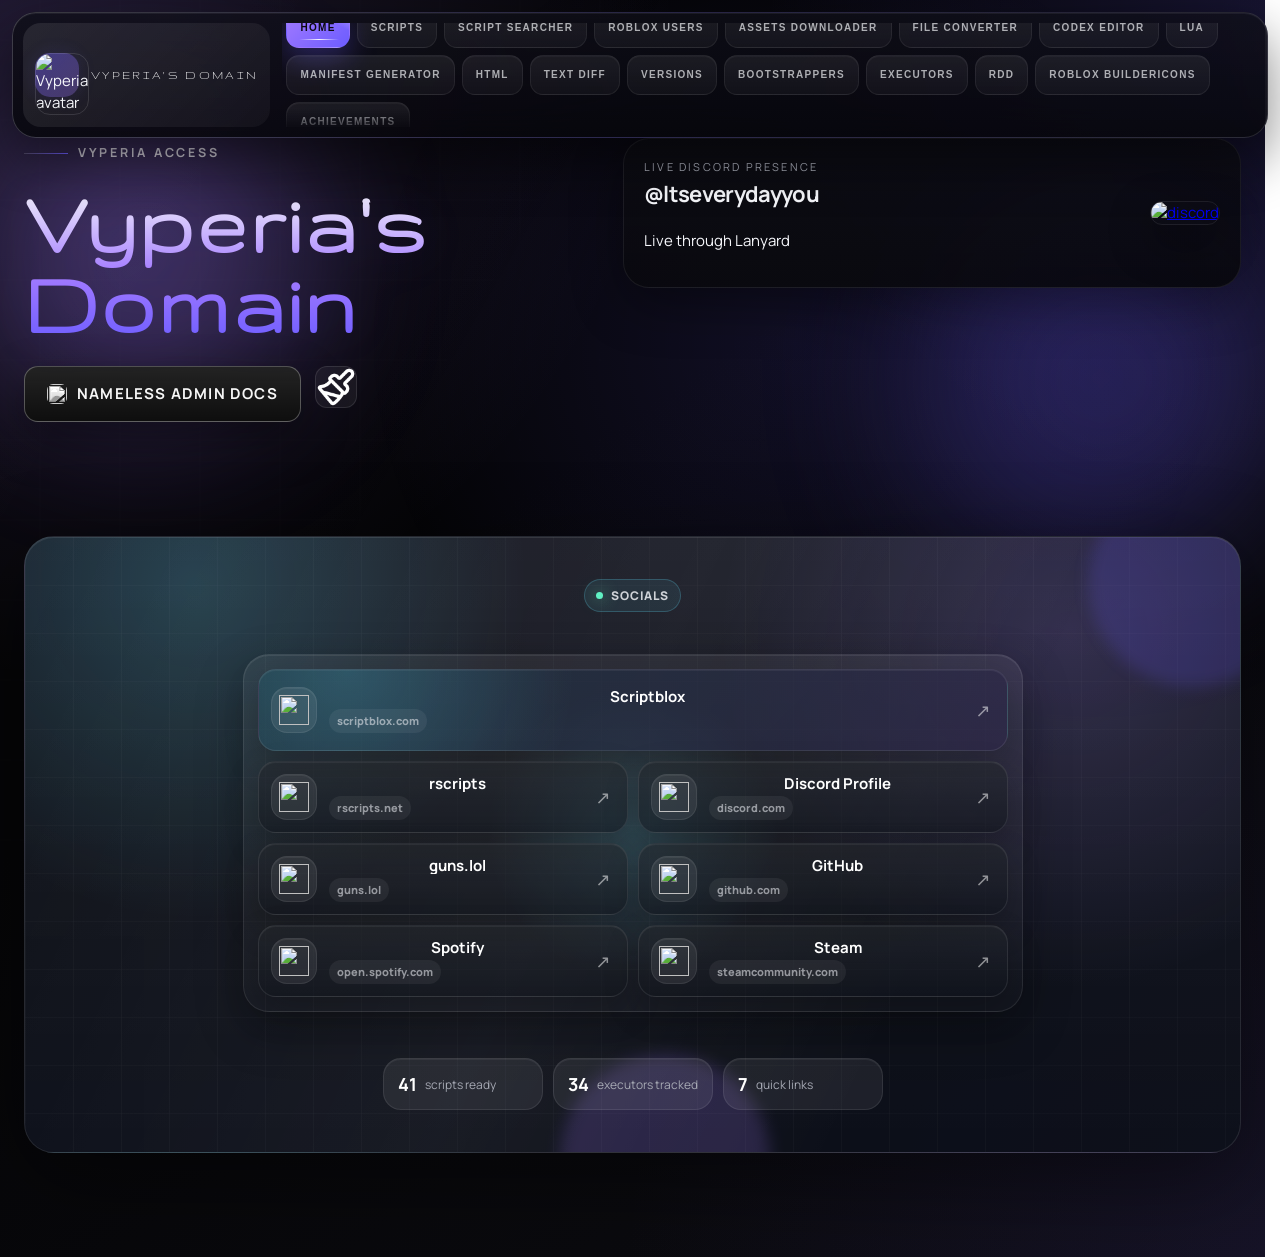
==== commit 47fa232b: "fix" ====
--- a/Index.html
+++ b/Index.html
@@ -6322,26 +6322,32 @@
             flex: 0 0 auto;
         }
 
-        .hero__actions .btn--na-docs {
-            background: linear-gradient(180deg, rgba(255, 255, 255, 0.12), rgba(255, 255, 255, 0.035)), #050505;
-            color: #f7f7f7;
-            border-color: rgba(255, 255, 255, 0.2);
-            box-shadow: 0 18px 46px rgba(0, 0, 0, 0.42);
-        }
-
-        .hero__actions .btn--na-docs .btn__icon {
-            filter: grayscale(1) contrast(1.18);
-        }
-
-        .hero__actions .btn--na-docs:hover {
-            background: #f7f7f7;
-            color: #050505;
-            border-color: #f7f7f7;
-            box-shadow: 0 20px 52px rgba(0, 0, 0, 0.48);
-        }
-
-        .hero__actions .btn--na-docs:hover .btn__icon {
-            filter: grayscale(1) contrast(1.18) brightness(0.2);
+        .hero__actions .btn--na-docs,
+        .hero__actions > a.btn[href="https://ltseverydayyou.github.io/NA-docs/"] {
+            background: linear-gradient(180deg, rgba(255, 255, 255, 0.12), rgba(255, 255, 255, 0.035)), #050505 !important;
+            color: #f7f7f7 !important;
+            border-color: rgba(255, 255, 255, 0.28) !important;
+            box-shadow: 0 18px 46px rgba(0, 0, 0, 0.42) !important;
+            filter: none !important;
+        }
+
+        .hero__actions .btn--na-docs .btn__icon,
+        .hero__actions > a.btn[href="https://ltseverydayyou.github.io/NA-docs/"] .btn__icon {
+            filter: grayscale(1) contrast(1.18) !important;
+        }
+
+        .hero__actions .btn--na-docs:hover,
+        .hero__actions > a.btn[href="https://ltseverydayyou.github.io/NA-docs/"]:hover {
+            background: #f7f7f7 !important;
+            color: #050505 !important;
+            border-color: #f7f7f7 !important;
+            box-shadow: 0 20px 52px rgba(0, 0, 0, 0.48) !important;
+            filter: none !important;
+        }
+
+        .hero__actions .btn--na-docs:hover .btn__icon,
+        .hero__actions > a.btn[href="https://ltseverydayyou.github.io/NA-docs/"]:hover .btn__icon {
+            filter: grayscale(1) contrast(1.18) brightness(0.2) !important;
         }
 
         .btn:hover {
